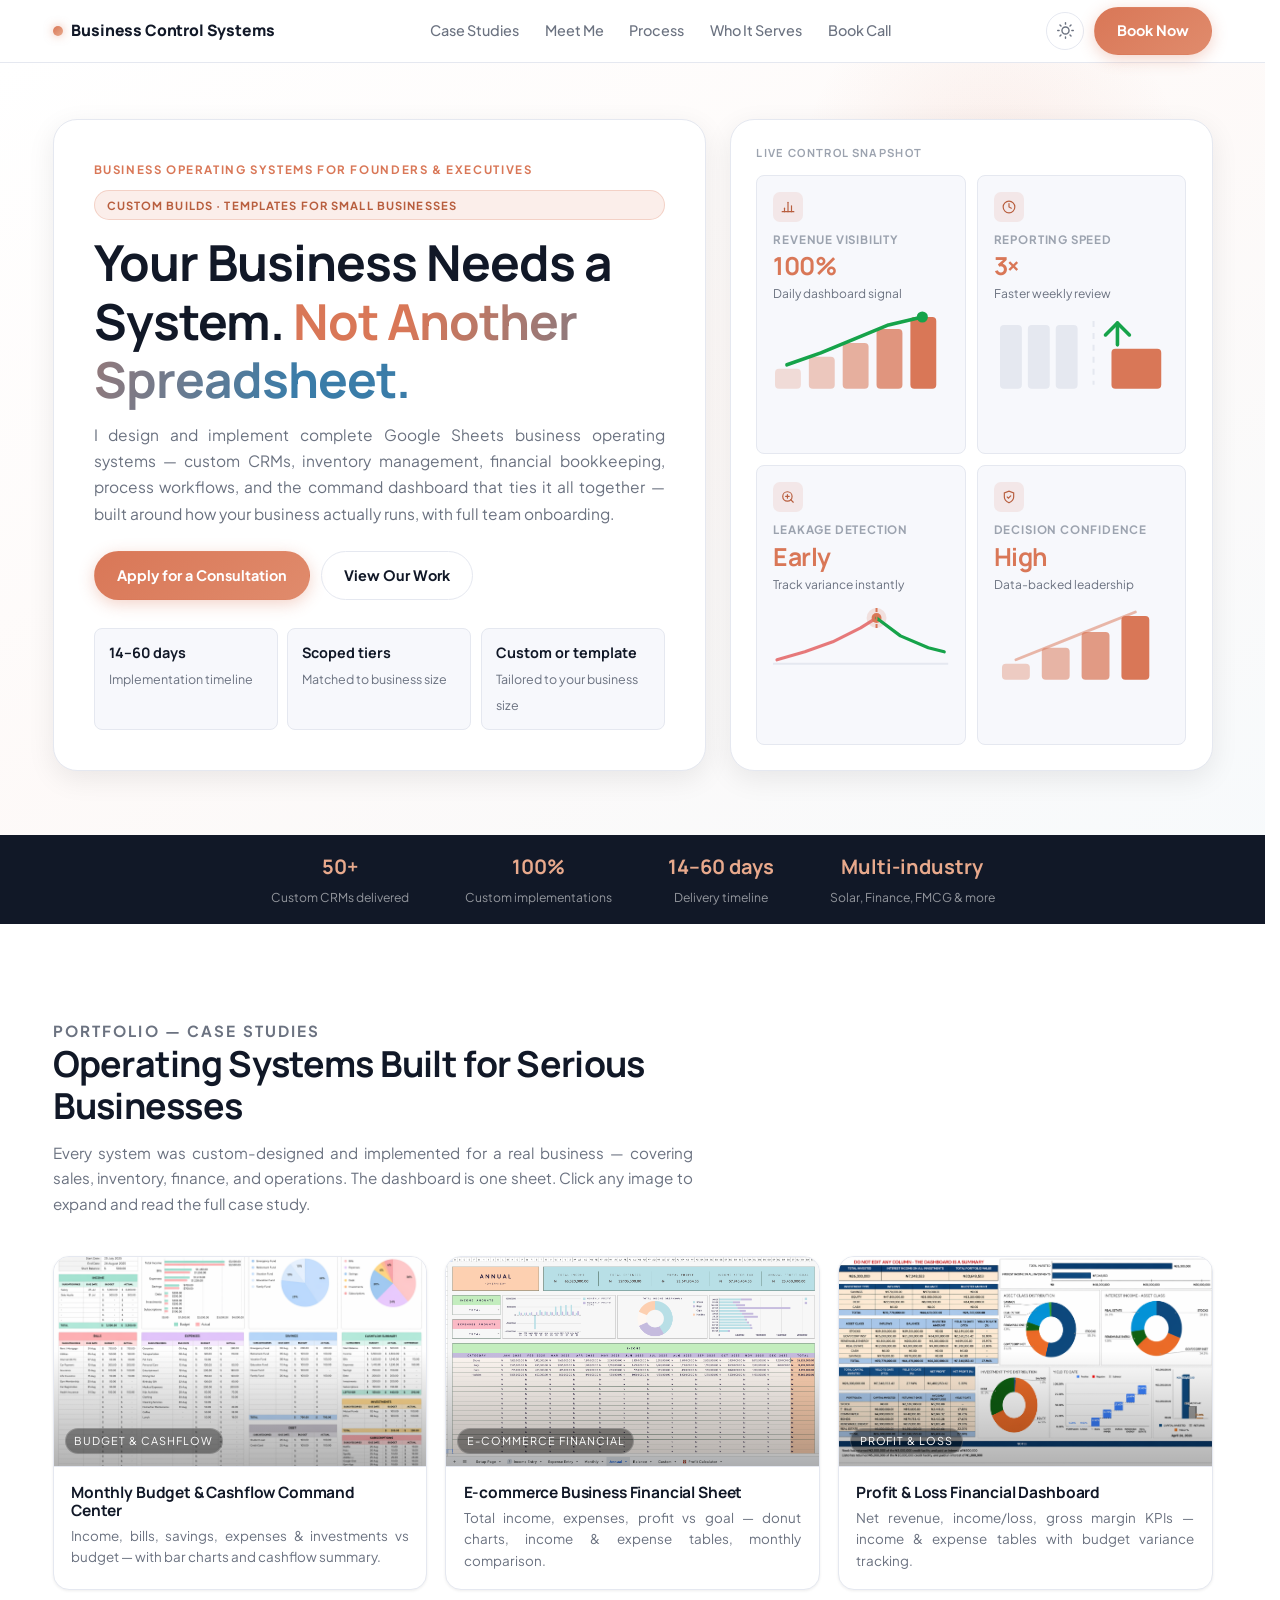
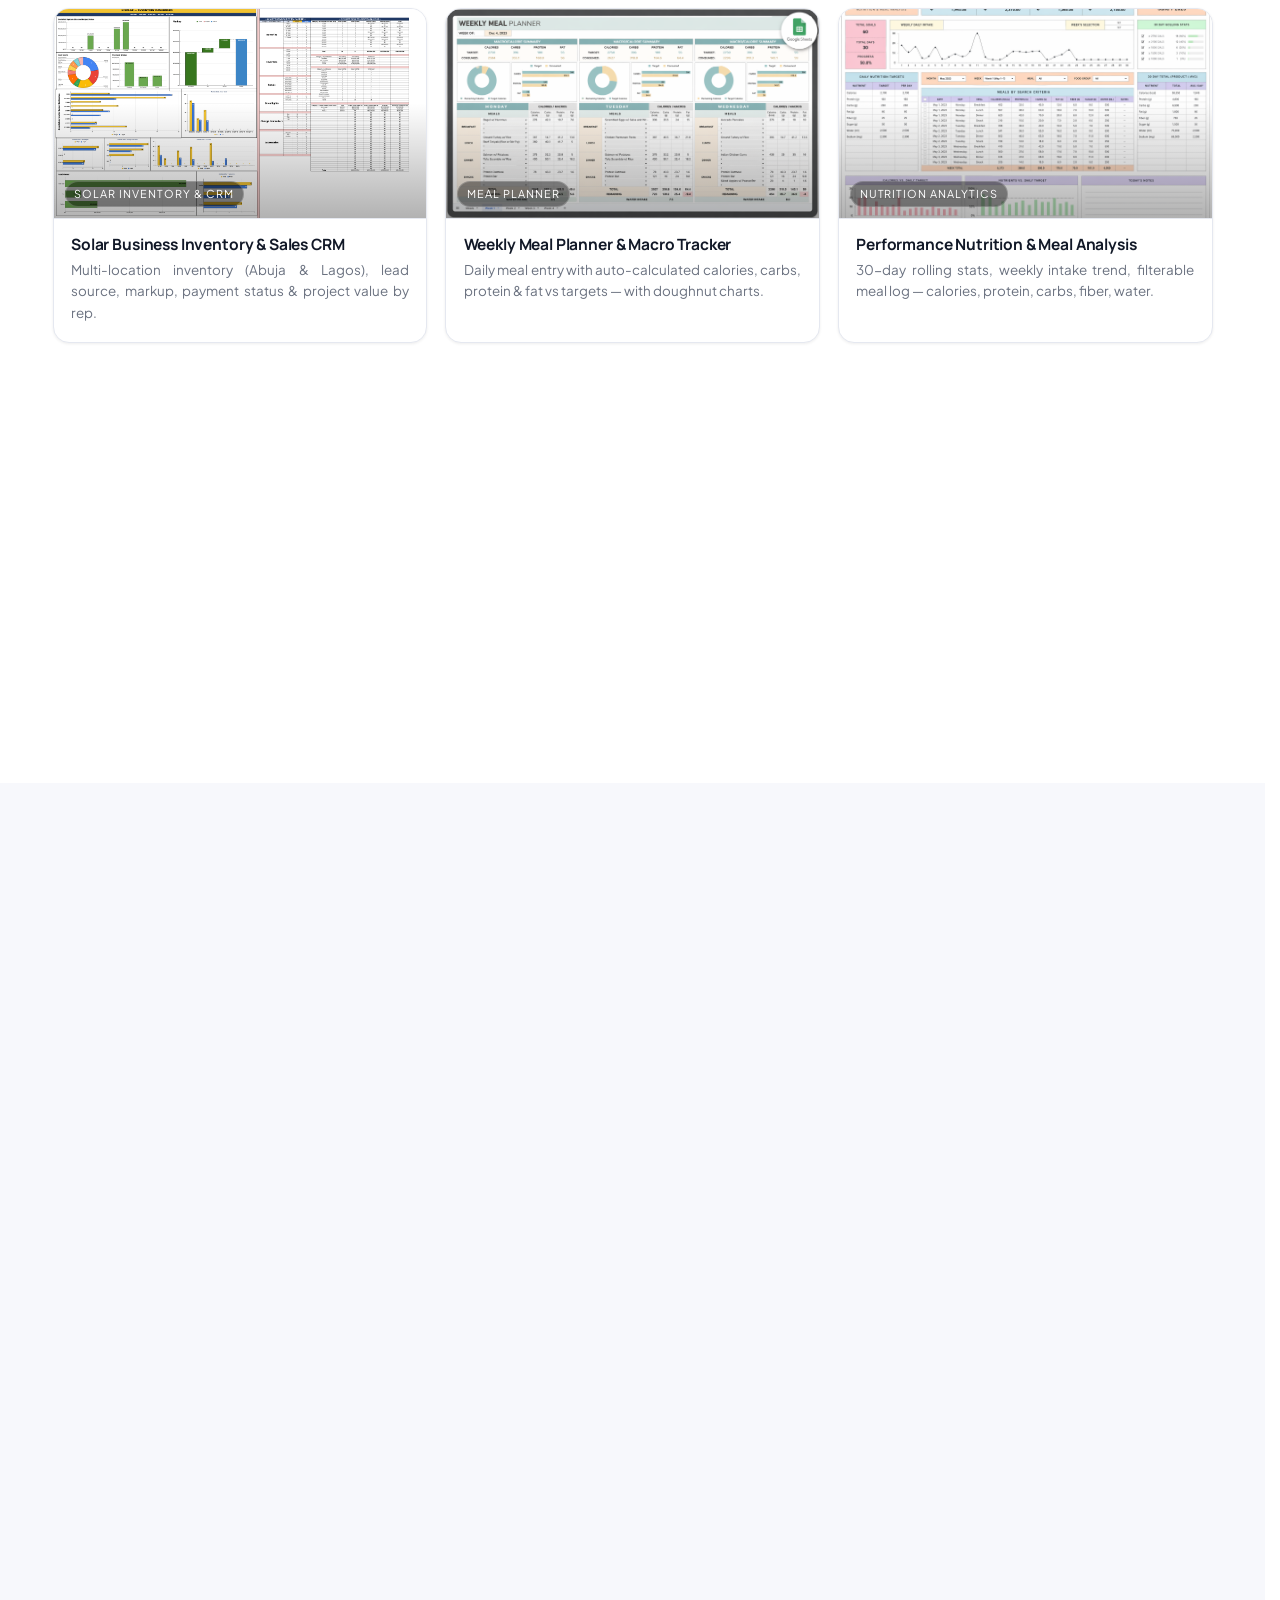
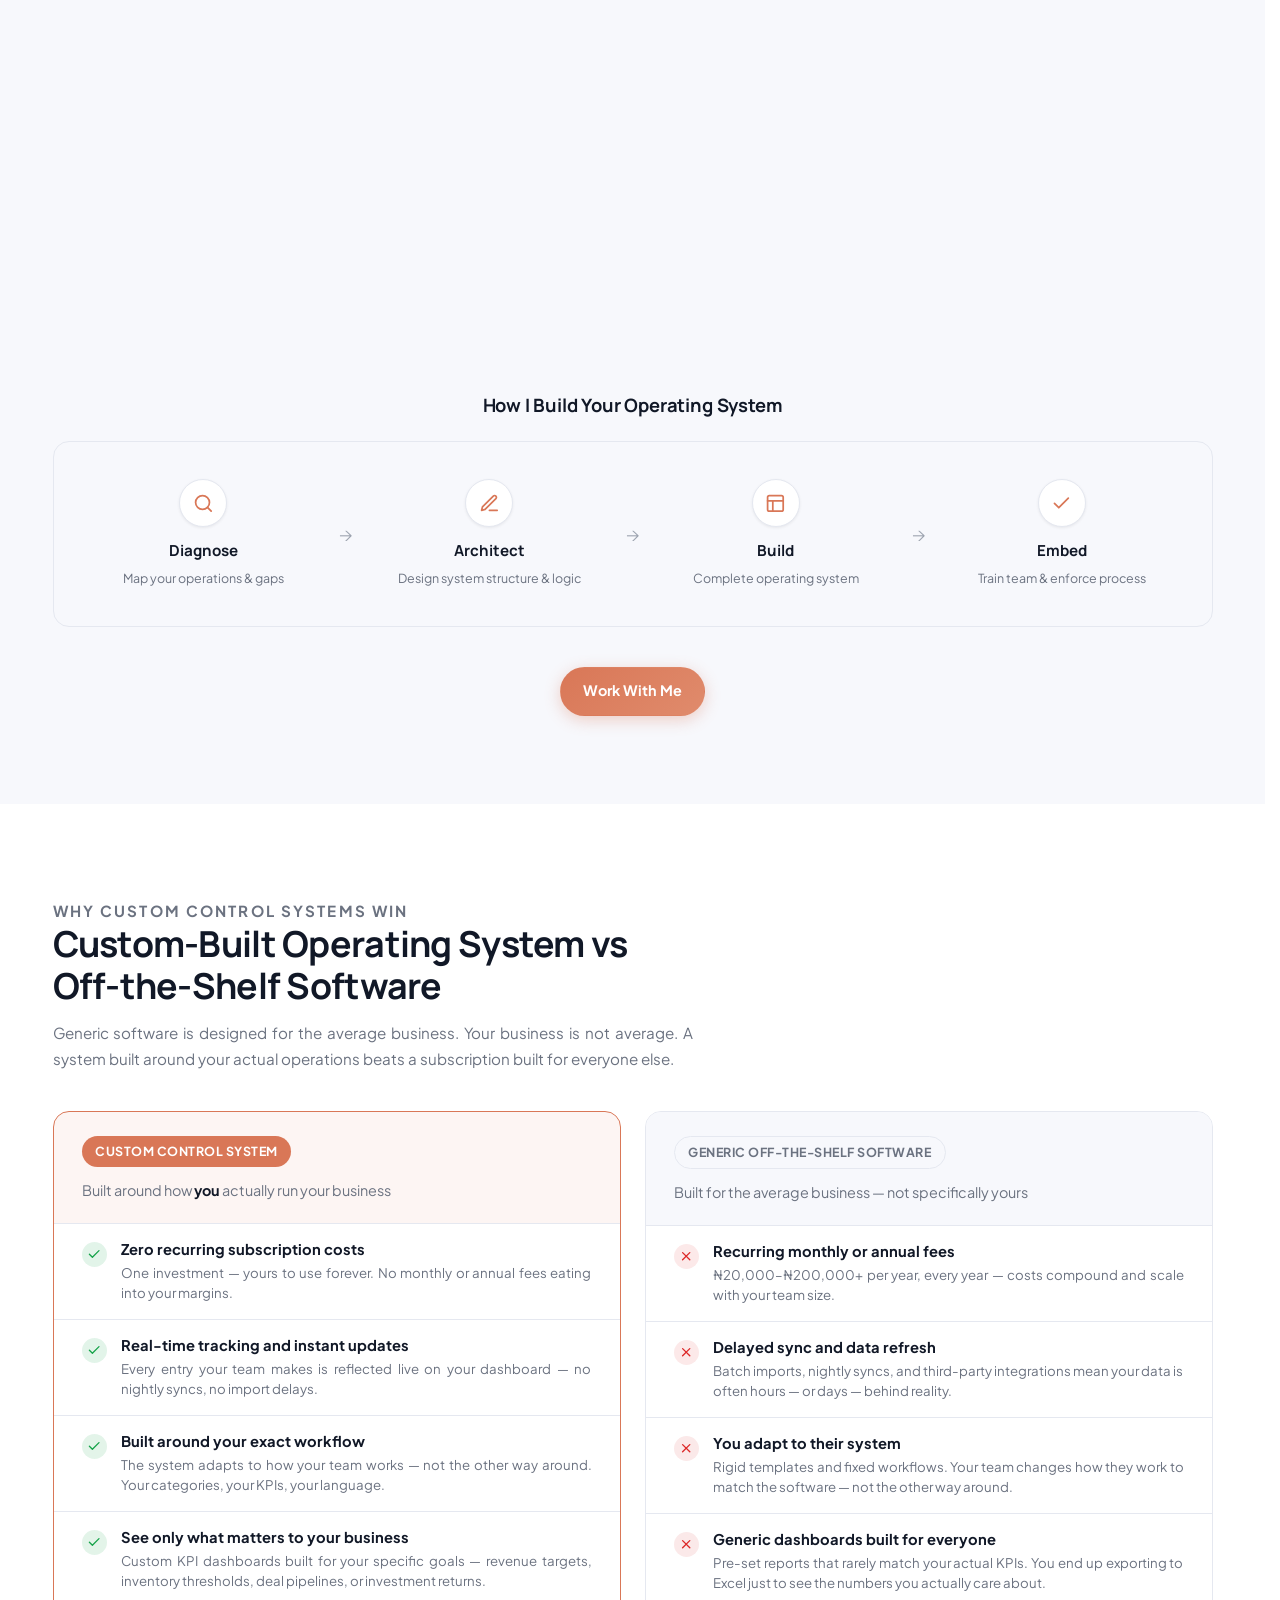
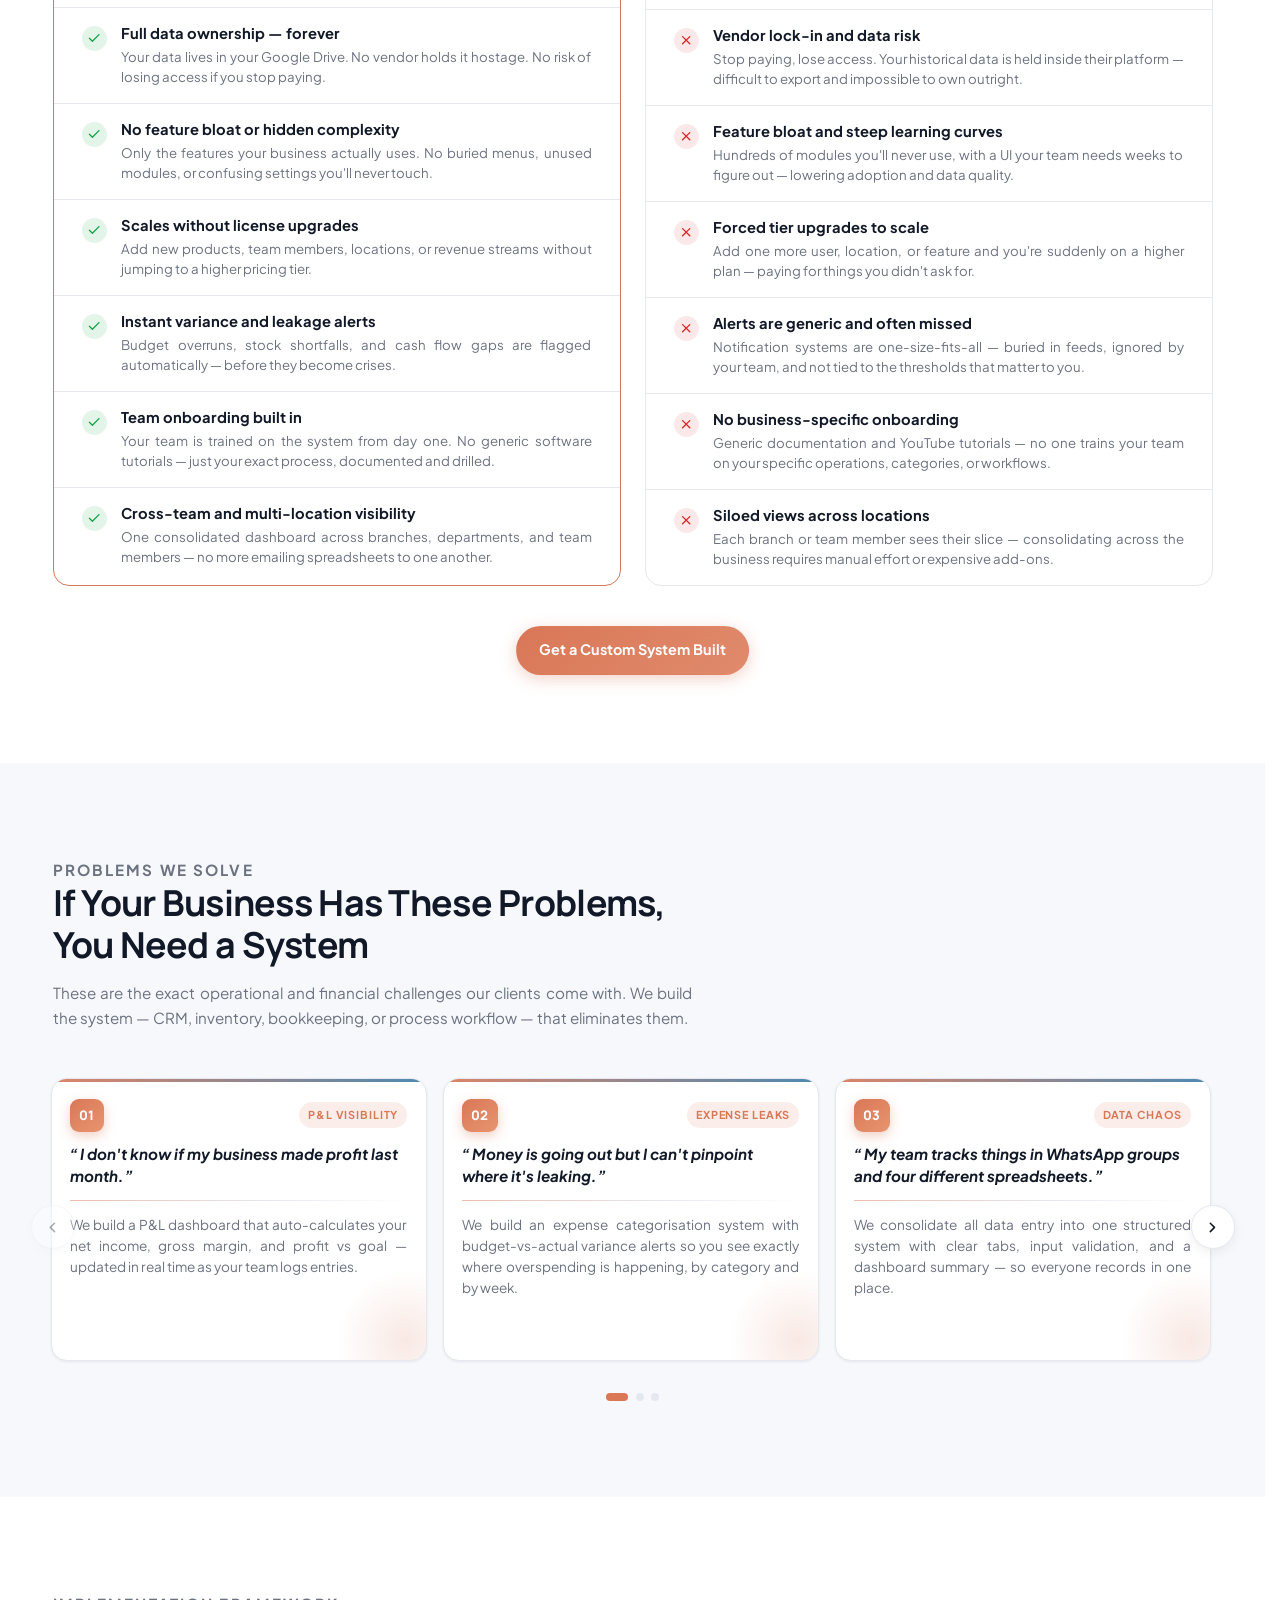
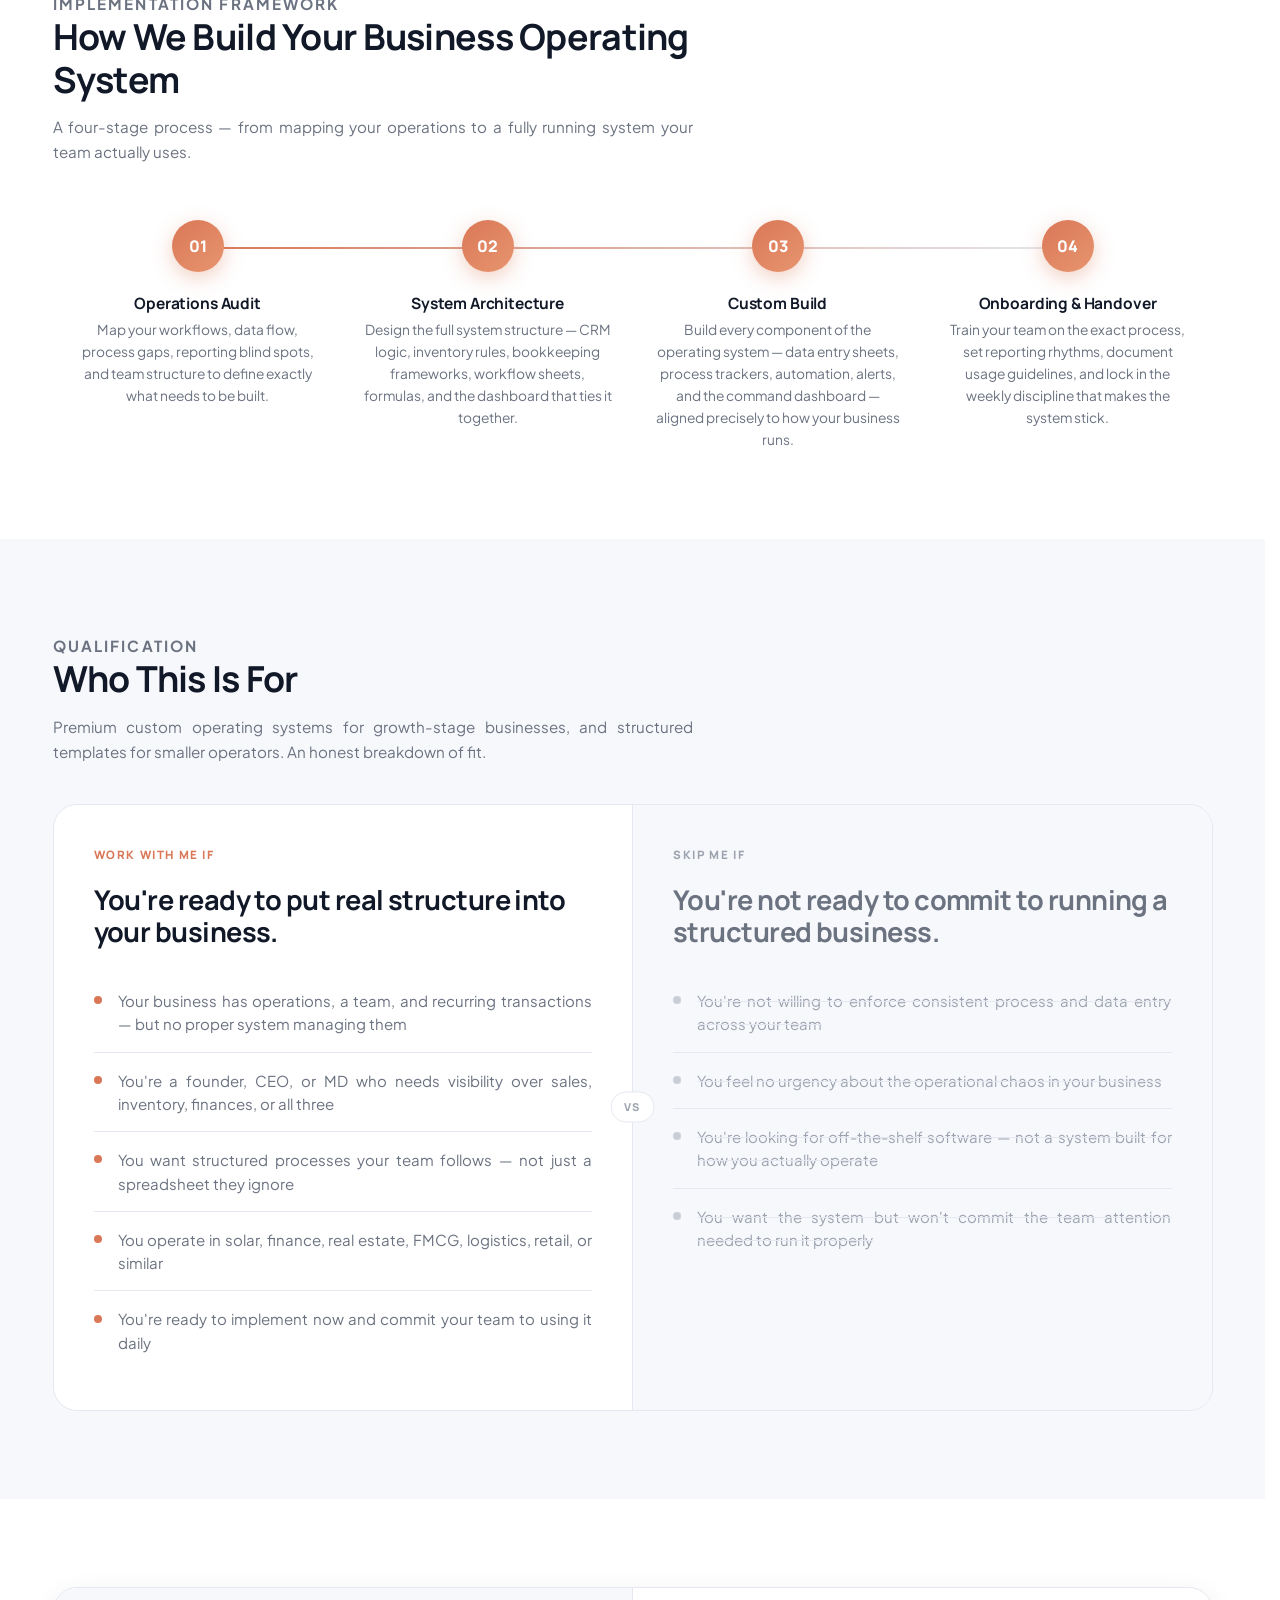
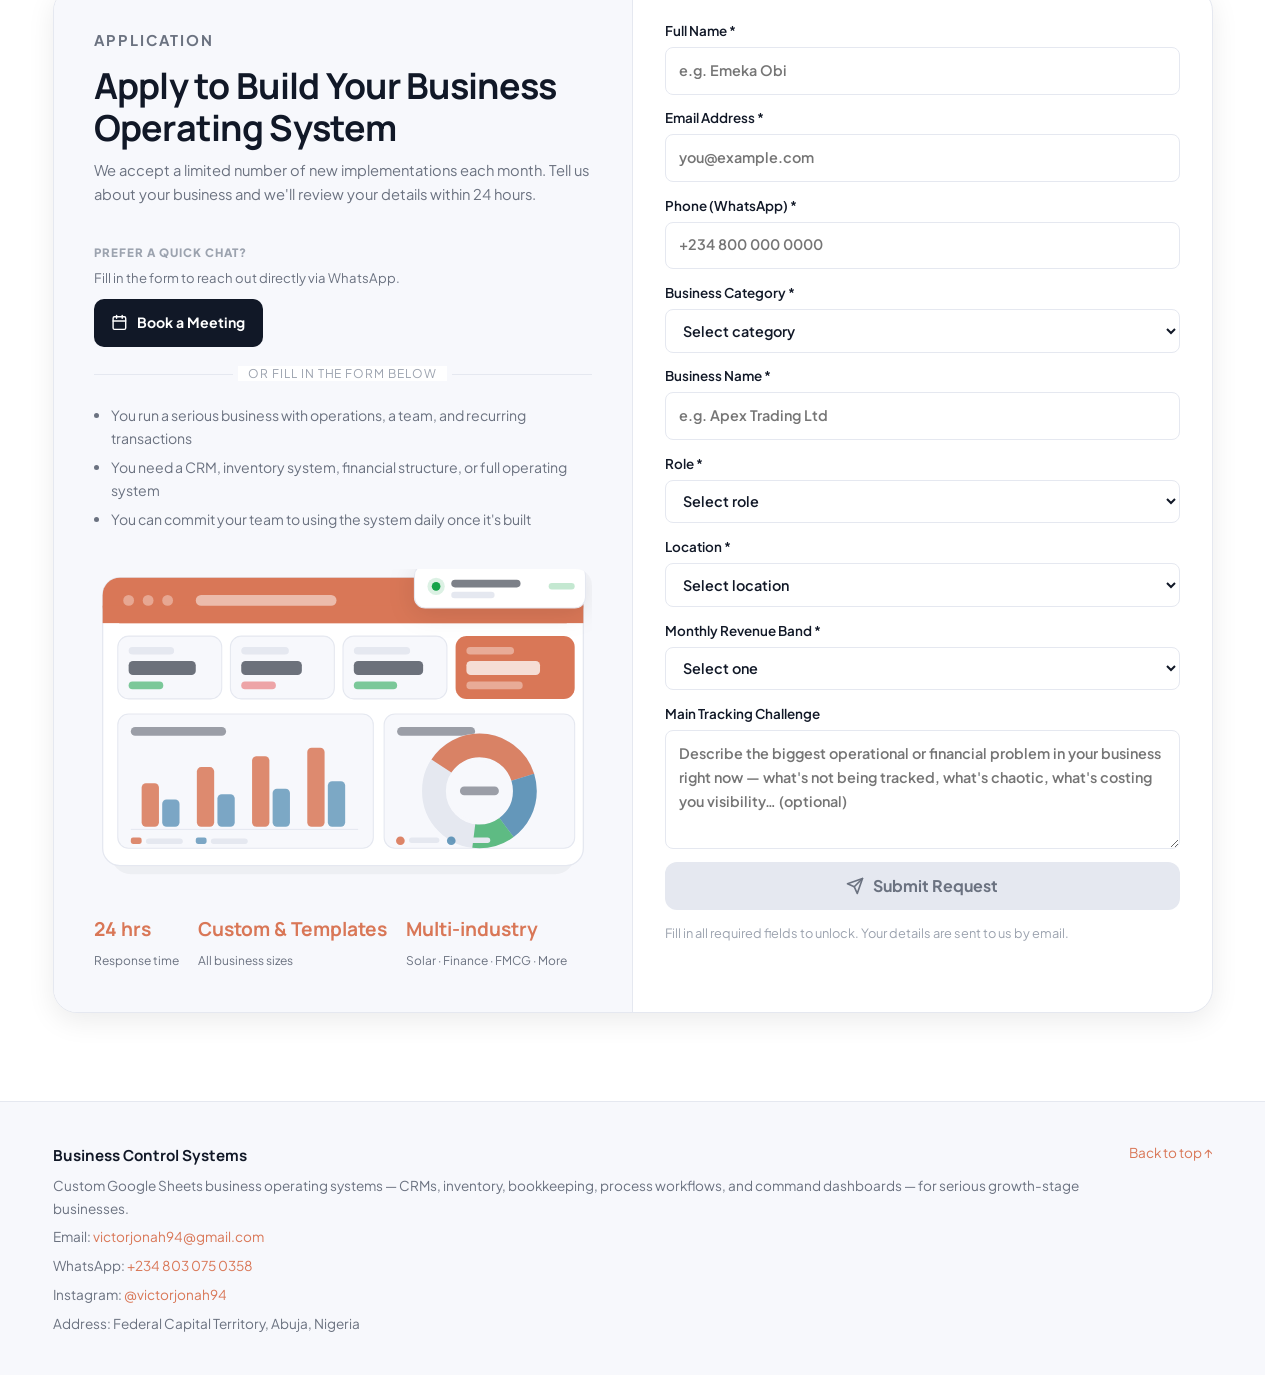
==== index.html @ 7c997ece "Reposition website messaging from dashboards to business operating systems (#27) Updated hero, portf" ====
<!doctype html>
<html lang="en">
  <head>
    <meta charset="UTF-8" />
    <meta name="viewport" content="width=device-width, initial-scale=1.0" />
    <title>Business Control Systems | Google Sheets Business Operating Systems</title>
    <meta name="description" content="We build complete Google Sheets business operating systems for founders and executives — custom CRMs, inventory management, financial bookkeeping, process workflows, and command dashboards. Built around how your business actually runs." />
    <link rel="icon" type="image/svg+xml" href="assets/favicon.svg" />
    <meta name="theme-color" content="#d97757" />
    <link rel="preconnect" href="https://fonts.googleapis.com" />
    <link rel="preconnect" href="https://fonts.gstatic.com" crossorigin />
    <link href="https://fonts.googleapis.com/css2?family=Plus+Jakarta+Sans:wght@400;500;600;700;800&family=Manrope:wght@500;700;800&display=swap" rel="stylesheet" />
    <link rel="stylesheet" href="styles.css?v=20260507a" />
    <!-- Meta Pixel Code -->
    <script>
    !function(f,b,e,v,n,t,s)
    {if(f.fbq)return;n=f.fbq=function(){n.callMethod?
    n.callMethod.apply(n,arguments):n.queue.push(arguments)};
    if(!f._fbq)f._fbq=n;n.push=n;n.loaded=!0;n.version='2.0';
    n.queue=[];t=b.createElement(e);t.async=!0;
    t.src=v;s=b.getElementsByTagName(e)[0];
    s.parentNode.insertBefore(t,s)}(window, document,'script',
    'https://connect.facebook.net/en_US/fbevents.js');
    fbq('init', '953175734001120');
    fbq('track', 'PageView');
    </script>
    <noscript><img height="1" width="1" style="display:none"
    src="https://www.facebook.com/tr?id=953175734001120&ev=PageView&noscript=1"
    /></noscript>
    <!-- End Meta Pixel Code -->
  </head>
  <body>

    <!-- ── Nav ── -->
    <div class="site-header">
      <nav class="nav container">
        <a class="logo" href="#top">
          <span class="logo-dot"></span>
          Business Control Systems
        </a>
        <div class="nav-links">
          <a href="#work">Case Studies</a>
          <a href="#about">Meet Me</a>
          <a href="#process">Process</a>
          <a href="#pain-points">Who It Serves</a>
          <a href="#book">Book Call</a>
        </div>
        <div class="nav-right">
          <button class="theme-toggle" id="themeToggle" aria-label="Toggle dark mode">
            <svg viewBox="0 0 24 24" aria-hidden="true">
              <g class="icon-sun">
                <circle cx="12" cy="12" r="5"/>
                <line x1="12" y1="1" x2="12" y2="3"/>
                <line x1="12" y1="21" x2="12" y2="23"/>
                <line x1="4.22" y1="4.22" x2="5.64" y2="5.64"/>
                <line x1="18.36" y1="18.36" x2="19.78" y2="19.78"/>
                <line x1="1" y1="12" x2="3" y2="12"/>
                <line x1="21" y1="12" x2="23" y2="12"/>
                <line x1="4.22" y1="19.78" x2="5.64" y2="18.36"/>
                <line x1="18.36" y1="5.64" x2="19.78" y2="4.22"/>
              </g>
              <path class="icon-moon" d="M21 12.79A9 9 0 1111.21 3 7 7 0 0021 12.79z"/>
            </svg>
          </button>
          <a class="btn btn-primary" href="#book">Book Now</a>
        </div>
      </nav>
    </div>

    <!-- ── Hero ── -->
    <header class="hero" id="top">
      <div class="container hero-shell">
        <div class="hero-content reveal show">
          <p class="eyebrow">Business Operating Systems for Founders &amp; Executives</p>
          <span class="version-pill">Custom Builds · Templates for Small Businesses</span>
          <h1>Your Business Needs a System. <span class="text-gradient">Not Another Spreadsheet.</span></h1>
          <p class="subheadline">
            I design and implement complete Google Sheets business operating systems —
            custom CRMs, inventory management, financial bookkeeping, process workflows,
            and the command dashboard that ties it all together — built around how your
            business actually runs, with full team onboarding.
          </p>
          <div class="hero-cta">
            <a class="btn btn-primary" href="#book">Apply for a Consultation</a>
            <a class="btn btn-ghost" href="#work">View Our Work</a>
          </div>
          <div class="trust-row">
            <div>
              <strong>14–60 days</strong>
              <span>Implementation timeline</span>
            </div>
            <div>
              <strong>Scoped tiers</strong>
              <span>Matched to business size</span>
            </div>
            <div>
              <strong>Custom or template</strong>
              <span>Tailored to your business size</span>
            </div>
          </div>
        </div>

        <aside class="hero-panel reveal delay-1 show">
          <h3>Live Control Snapshot</h3>
          <div class="kpi-grid">

            <!-- Revenue Visibility -->
            <article>
              <div class="kpi-icon">
                <svg viewBox="0 0 24 24"><line x1="18" y1="20" x2="18" y2="10"/><line x1="12" y1="20" x2="12" y2="4"/><line x1="6" y1="20" x2="6" y2="14"/><line x1="2" y1="20" x2="22" y2="20"/></svg>
              </div>
              <p>Revenue Visibility</p>
              <h4>100%</h4>
              <small>Daily dashboard signal</small>
              <!-- Rising bars sparkline -->
              <svg class="kpi-infographic" viewBox="0 0 88 36" aria-hidden="true">
                <rect x="1"  y="26" width="13" height="10" rx="2" fill="var(--brand)" opacity=".22"/>
                <rect x="18" y="20" width="13" height="16" rx="2" fill="var(--brand)" opacity=".38"/>
                <rect x="35" y="13" width="13" height="23" rx="2" fill="var(--brand)" opacity=".56"/>
                <rect x="52" y="6"  width="13" height="30" rx="2" fill="var(--brand)" opacity=".76"/>
                <rect x="69" y="0"  width="13" height="36" rx="2" fill="var(--brand)"/>
                <polyline points="7,24 24,18 41,11 58,4 75,0" fill="none" stroke="var(--ok)" stroke-width="1.8" stroke-linecap="round" stroke-linejoin="round"/>
                <circle cx="75" cy="0" r="2.8" fill="var(--ok)"/>
              </svg>
            </article>

            <!-- Reporting Speed -->
            <article>
              <div class="kpi-icon">
                <svg viewBox="0 0 24 24"><circle cx="12" cy="12" r="10"/><polyline points="12 6 12 12 16 14"/></svg>
              </div>
              <p>Reporting Speed</p>
              <h4>3×</h4>
              <small>Faster weekly review</small>
              <!-- Before (3 grey) → After (1 brand) bar comparison -->
              <svg class="kpi-infographic" viewBox="0 0 88 36" aria-hidden="true">
                <rect x="3"  y="4" width="11" height="32" rx="2" fill="var(--line)"/>
                <rect x="17" y="4" width="11" height="32" rx="2" fill="var(--line)"/>
                <rect x="31" y="4" width="11" height="32" rx="2" fill="var(--line)"/>
                <line x1="50" y1="2" x2="50" y2="34" stroke="var(--line)" stroke-width="1" stroke-dasharray="3 3"/>
                <rect x="59" y="16" width="25" height="20" rx="2" fill="var(--brand)"/>
                <polyline points="56,9 62,3 68,9" fill="none" stroke="var(--ok)" stroke-width="1.8" stroke-linecap="round" stroke-linejoin="round"/>
                <line x1="62" y1="3" x2="62" y2="14" stroke="var(--ok)" stroke-width="1.8" stroke-linecap="round"/>
              </svg>
            </article>

            <!-- Leakage Detection -->
            <article>
              <div class="kpi-icon">
                <svg viewBox="0 0 24 24"><circle cx="11" cy="11" r="8"/><line x1="21" y1="21" x2="16.65" y2="16.65"/><line x1="8" y1="11" x2="14" y2="11"/><line x1="11" y1="8" x2="11" y2="14"/></svg>
              </div>
              <p>Leakage Detection</p>
              <h4>Early</h4>
              <small>Track variance instantly</small>
              <!-- Line climbing (leak) → flagged early → drops back -->
              <svg class="kpi-infographic" viewBox="0 0 88 36" aria-hidden="true">
                <line x1="0" y1="28" x2="88" y2="28" stroke="var(--line)" stroke-width="1"/>
                <polyline points="2,26 16,22 30,17 44,10 52,5" fill="none" stroke="var(--danger)" stroke-width="1.6" stroke-linecap="round" stroke-linejoin="round" opacity=".6"/>
                <circle cx="52" cy="5" r="5" fill="rgba(217,119,87,.18)"/>
                <circle cx="52" cy="5" r="2.5" fill="var(--brand)"/>
                <polyline points="52,5 64,14 78,20 86,22" fill="none" stroke="var(--ok)" stroke-width="1.6" stroke-linecap="round" stroke-linejoin="round"/>
                <line x1="52" y1="0" x2="52" y2="10" stroke="var(--brand)" stroke-width="1" stroke-dasharray="2 2"/>
              </svg>
            </article>

            <!-- Decision Confidence -->
            <article>
              <div class="kpi-icon">
                <svg viewBox="0 0 24 24"><path d="M12 22s8-4 8-10V5l-8-3-8 3v7c0 6 8 10 8 10z"/><polyline points="9 12 11 14 15 10"/></svg>
              </div>
              <p>Decision Confidence</p>
              <h4>High</h4>
              <small>Data-backed leadership</small>
              <!-- Signal-strength bars — all 4 lit = High -->
              <svg class="kpi-infographic" viewBox="0 0 88 36" aria-hidden="true">
                <rect x="4"  y="28" width="14" height="8"  rx="2" fill="var(--brand)" opacity=".35"/>
                <rect x="24" y="20" width="14" height="16" rx="2" fill="var(--brand)" opacity=".52"/>
                <rect x="44" y="12" width="14" height="24" rx="2" fill="var(--brand)" opacity=".72"/>
                <rect x="64" y="4"  width="14" height="32" rx="2" fill="var(--brand)"/>
                <polyline points="11,26 31,18 51,10 71,2" fill="none" stroke="var(--brand)" stroke-width="1.4" stroke-linecap="round" stroke-linejoin="round" opacity=".5"/>
              </svg>
            </article>

          </div>
        </aside>
      </div>
    </header>

    <!-- ── Stats bar ── -->
    <div class="stats-bar">
      <div class="stats-inner container">
        <div><strong>50+</strong><span>Custom CRMs delivered</span></div>
        <div><strong>100%</strong><span>Custom implementations</span></div>
        <div><strong>14–60 days</strong><span>Delivery timeline</span></div>
        <div><strong>Multi-industry</strong><span>Solar, Finance, FMCG &amp; more</span></div>
      </div>
    </div>

    <main>

      <!-- ── Portfolio ── -->
      <section class="section container" id="work">
        <div class="section-head reveal">
          <p class="eyebrow">Portfolio — Case Studies</p>
          <h2>Operating Systems Built for Serious Businesses</h2>
          <p>Every system was custom-designed and implemented for a real business — covering sales, inventory, finance, and operations. The dashboard is one sheet. Click any image to expand and read the full case study.</p>
        </div>
        <div class="portfolio-grid">

          <article class="work-card reveal"
            data-title="Monthly Budget &amp; Cashflow Command Center"
            data-desc="Full-month financial command system tracking income (salary + side hustle), bills, expenses, savings goals, debt, investments and subscriptions. Features budget-vs-actual bar charts, savings and spending breakdown pie charts, and a consolidated cashflow summary table with leftover calculation.">
            <figure class="work-visual">
              <img src="assets/work/budget-cashflow-dashboard.png" alt="Monthly budget and cashflow dashboard" loading="lazy" />
              <figcaption>Budget &amp; Cashflow</figcaption>
            </figure>
            <div class="work-copy">
              <h3>Monthly Budget &amp; Cashflow Command Center</h3>
              <p>Income, bills, savings, expenses &amp; investments vs budget — with bar charts and cashflow summary.</p>
            </div>
            <button class="expand-btn" aria-label="Expand"><svg viewBox="0 0 24 24" fill="none" stroke="currentColor" stroke-width="2"><path d="M15 3h6v6M9 21H3v-6M21 3l-7 7M3 21l7-7"/></svg></button>
          </article>

          <article class="work-card reveal delay-1"
            data-title="E-commerce Business Financial Sheet"
            data-desc="Full monthly P&amp;L overview for businesses tracking multiple income streams and expense categories. Shows total income, expenses, income after tax, and profit vs goal. Features income and expenses breakdown donut charts, categorised income and expense tables, monthly income vs expenses bar chart, and an actual vs profit goal comparison bar."
            data-sheet-url="https://docs.google.com/spreadsheets/d/1LuDktGym3mxrqvfSEqHJyBDr7eqM5Qa3/edit?gid=1020285288#gid=1020285288">
            <figure class="work-visual">
              <img src="assets/work/ecommerce-annual-dashboard.png" alt="E-commerce business annual overview dashboard with income and profit tracking" loading="lazy" />
              <figcaption>E-commerce Financial</figcaption>
            </figure>
            <div class="work-copy">
              <h3>E-commerce Business Financial Sheet</h3>
              <p>Total income, expenses, profit vs goal — donut charts, income &amp; expense tables, monthly comparison.</p>
            </div>
            <button class="expand-btn" aria-label="Expand"><svg viewBox="0 0 24 24" fill="none" stroke="currentColor" stroke-width="2"><path d="M15 3h6v6M9 21H3v-6M21 3l-7 7M3 21l7-7"/></svg></button>
          </article>

          <article class="work-card reveal delay-2"
            data-title="Profit &amp; Loss Financial Dashboard"
            data-desc="Comprehensive P&amp;L dashboard for period-based financial analysis. Displays net revenue, net income/loss, and gross margin as KPI cards. Features net revenue and net expenses donut charts, detailed income table with total/budget/tax columns, expenses table with total/budget/difference/tax, and quick-navigation buttons to Income Sheet, Expense Sheet, Monthly, and Annual tabs.">
            <figure class="work-visual">
              <img src="assets/work/profit-loss-dashboard.png" alt="Profit and loss dashboard with KPI cards and budget comparison" loading="lazy" />
              <figcaption>Profit &amp; Loss</figcaption>
            </figure>
            <div class="work-copy">
              <h3>Profit &amp; Loss Financial Dashboard</h3>
              <p>Net revenue, income/loss, gross margin KPIs — income &amp; expense tables with budget variance tracking.</p>
            </div>
            <button class="expand-btn" aria-label="Expand"><svg viewBox="0 0 24 24" fill="none" stroke="currentColor" stroke-width="2"><path d="M15 3h6v6M9 21H3v-6M21 3l-7 7M3 21l7-7"/></svg></button>
          </article>

          <article class="work-card reveal"
            data-title="Solar Business Inventory &amp; Sales CRM Dashboard"
            data-desc="Complex multi-section inventory and CRM dashboard built for an active solar energy company (N Solar). Tracks available units of batteries, inverters, solar panels, streetlights, charge controllers, and accessories across two locations (Abuja &amp; Lagos) with grouped bar charts. Also includes: installed system size and project value, markup analysis by team member, lead source breakdown (website, Instagram, cold calls, referrals), payment status (completed, part-payment, pending), and project value leaderboard."
            data-sheet-url="https://docs.google.com/spreadsheets/d/1Z7ACjM_JZNnCVBy6jaxYGi2ksrrNEyu2xs6rcZVfXlE/edit">
            <figure class="work-visual">
              <img src="assets/work/solar-inventory-dashboard.png" alt="N Solar inventory and sales CRM dashboard with multi-location tracking" loading="lazy" />
              <figcaption>Solar Inventory &amp; CRM</figcaption>
            </figure>
            <div class="work-copy">
              <h3>Solar Business Inventory &amp; Sales CRM</h3>
              <p>Multi-location inventory (Abuja &amp; Lagos), lead source, markup, payment status &amp; project value by rep.</p>
            </div>
            <button class="expand-btn" aria-label="Expand"><svg viewBox="0 0 24 24" fill="none" stroke="currentColor" stroke-width="2"><path d="M15 3h6v6M9 21H3v-6M21 3l-7 7M3 21l7-7"/></svg></button>
          </article>

          <article class="work-card reveal delay-1"
            data-title="Weekly Meal Planner &amp; Macro Tracker"
            data-desc="Structured daily meal entry for breakfast, lunch, dinner and snacks across Monday to Sunday. Auto-calculates calories, carbs, protein and fat against daily targets. Features doughnut charts for remaining vs target calories each day and horizontal bar charts comparing macro consumption. Built for nutrition coaches, athletes, and health-focused individuals.">
            <figure class="work-visual">
              <img src="assets/work/weekly-meal-planner-dashboard.png" alt="Weekly meal planner with macro and calorie tracking" loading="lazy" />
              <figcaption>Meal Planner</figcaption>
            </figure>
            <div class="work-copy">
              <h3>Weekly Meal Planner &amp; Macro Tracker</h3>
              <p>Daily meal entry with auto-calculated calories, carbs, protein &amp; fat vs targets — with doughnut charts.</p>
            </div>
            <button class="expand-btn" aria-label="Expand"><svg viewBox="0 0 24 24" fill="none" stroke="currentColor" stroke-width="2"><path d="M15 3h6v6M9 21H3v-6M21 3l-7 7M3 21l7-7"/></svg></button>
          </article>

          <article class="work-card reveal delay-2"
            data-title="Performance Nutrition &amp; Meal Analysis Dashboard"
            data-desc="Advanced nutrition analytics with 30-day rolling goal stats, weekly daily intake trend line chart, and a filterable meal log searchable by month, week, meal type, and food group. Tracks calories, protein, carbs, fat, fiber, sugar, water, and sodium with progress indicators and target-vs-actual charts. Built for serious athletes and nutrition professionals.">
            <figure class="work-visual">
              <img src="assets/work/performance-nutrition-dashboard.png" alt="Performance nutrition analysis with 30-day stats" loading="lazy" />
              <figcaption>Nutrition Analytics</figcaption>
            </figure>
            <div class="work-copy">
              <h3>Performance Nutrition &amp; Meal Analysis</h3>
              <p>30-day rolling stats, weekly intake trend, filterable meal log — calories, protein, carbs, fiber, water.</p>
            </div>
            <button class="expand-btn" aria-label="Expand"><svg viewBox="0 0 24 24" fill="none" stroke="currentColor" stroke-width="2"><path d="M15 3h6v6M9 21H3v-6M21 3l-7 7M3 21l7-7"/></svg></button>
          </article>

          <article class="work-card reveal"
            data-title="Event Budget Tracking System"
            data-desc="Complete event financial control system with budget-vs-actual horizontal bar chart across all categories, top expenses by category table showing amount paid and percentage of total, a radial budget overview pie chart, category summary with estimated vs paid vs difference vs due date, and a chronological expense tracker with notes. Automatically highlights over-budget items in red. Adaptable to any event type."
            data-sheet-url="https://docs.google.com/spreadsheets/d/1gMR27DIpUJo-FdEXV2Fv5hhObfXgZtMyH-iUFiik6Gs/edit?usp=sharing">
            <figure class="work-visual">
              <img src="assets/work/wedding-budget-dashboard.png" alt="Wedding budget dashboard with category summary and expense tracker" loading="lazy" />
              <figcaption>Event Budget</figcaption>
            </figure>
            <div class="work-copy">
              <h3>Event Budget Tracking System</h3>
              <p>Budget vs actual per category, top expenses table, expense tracker — auto-flags over-budget items in red.</p>
            </div>
            <button class="expand-btn" aria-label="Expand"><svg viewBox="0 0 24 24" fill="none" stroke="currentColor" stroke-width="2"><path d="M15 3h6v6M9 21H3v-6M21 3l-7 7M3 21l7-7"/></svg></button>
          </article>

          <article class="work-card reveal delay-1"
            data-title="Investment Portfolio Intelligence System"
            data-desc="Multi-asset investment tracking across savings, equity (stocks), debt instruments (govt/corp bonds, treasury bills), real estate, and renewable energy. Features investment inflow distribution donut chart, asset class allocation grouped bar chart, percentage distribution donut, and profit/loss analysis chart. The ledger tracks maturity dates, days remaining, currency, interest/profit rate, total interest, compounded daily interest, and grand total."
            data-sheet-url="https://docs.google.com/spreadsheets/d/1cSx41Wns1Ifnyxteag2eSW_uBHNrfu6oMmfspqKjAi0/edit?usp=sharing">
            <figure class="work-visual">
              <img src="assets/work/investment-portfolio-dashboard.png" alt="Investment portfolio intelligence with asset class allocation" loading="lazy" />
              <figcaption>Investment Portfolio</figcaption>
            </figure>
            <div class="work-copy">
              <h3>Investment Portfolio Intelligence System</h3>
              <p>Multi-asset inflow, maturity dates, compounded interest &amp; profit/loss — across 5 asset classes.</p>
            </div>
            <button class="expand-btn" aria-label="Expand"><svg viewBox="0 0 24 24" fill="none" stroke="currentColor" stroke-width="2"><path d="M15 3h6v6M9 21H3v-6M21 3l-7 7M3 21l7-7"/></svg></button>
          </article>

          <article class="work-card reveal"
            data-title="Financial Asset Allocation Dashboard"
            data-desc="Comprehensive financial asset allocation system tracking investments across equity, savings, real estate, and renewable energy. Features an investment inflow distribution donut chart, asset class allocation grouped bar chart, percentage distribution donut, and asset class profit/loss comparison chart. The ledger records certificate numbers, currencies, investment amounts, maturity dates, interest/profit rates, and compounded returns per asset class.">
            <figure class="work-visual">
              <img src="assets/work/financial-asset-allocation-dashboard.png" alt="Financial asset allocation dashboard with inflow distribution and profit/loss charts" loading="lazy" />
              <figcaption>Asset Allocation</figcaption>
            </figure>
            <div class="work-copy">
              <h3>Financial Asset Allocation Dashboard</h3>
              <p>Equity, savings, real estate &amp; renewable energy — inflow distribution, allocation charts, and profit/loss by asset class.</p>
            </div>
            <button class="expand-btn" aria-label="Expand"><svg viewBox="0 0 24 24" fill="none" stroke="currentColor" stroke-width="2"><path d="M15 3h6v6M9 21H3v-6M21 3l-7 7M3 21l7-7"/></svg></button>
          </article>

        </div>
      </section>

      <!-- ── About / Meet Me ── -->
      <section class="section section-alt about-section" id="about">
        <div class="container">
          <div class="section-head reveal">
            <p class="eyebrow">Meet the Builder</p>
            <h2>The Person Behind the Systems</h2>
            <p>Business systems architect — building the operational structure that lets serious businesses run with discipline, visibility, and control across three continents.</p>
          </div>

          <div class="about-grid reveal">
            <!-- Portrait + decorative orbits -->
            <div class="about-portrait-wrap">
              <div class="about-portrait-deco" aria-hidden="true">
                <svg viewBox="0 0 380 460" fill="none" xmlns="http://www.w3.org/2000/svg">
                  <defs>
                    <linearGradient id="aboutGrad" x1="0" y1="0" x2="1" y2="1">
                      <stop offset="0%" stop-color="var(--brand)" stop-opacity=".25"/>
                      <stop offset="100%" stop-color="var(--accent)" stop-opacity=".18"/>
                    </linearGradient>
                  </defs>
                  <!-- Radial gradient backdrop -->
                  <circle cx="190" cy="220" r="170" fill="url(#aboutGrad)" opacity=".55"/>
                  <!-- Orbits -->
                  <ellipse cx="190" cy="240" rx="160" ry="160" stroke="var(--line)" stroke-width="1" stroke-dasharray="3 5" opacity=".7"/>
                  <ellipse cx="190" cy="240" rx="180" ry="180" stroke="var(--line)" stroke-width="1" opacity=".4"/>
                  <!-- Floating data dots -->
                  <circle cx="36"  cy="180" r="5" fill="var(--brand)"/>
                  <circle cx="350" cy="120" r="4" fill="var(--accent)"/>
                  <circle cx="330" cy="370" r="6" fill="var(--brand)" opacity=".75"/>
                  <circle cx="40"  cy="380" r="3.5" fill="var(--accent)" opacity=".75"/>
                </svg>
              </div>
              <figure class="about-portrait">
                <img src="assets/about/victor-portrait.jpg" alt="Victor Jonah, business control systems specialist" loading="lazy" />
              </figure>
              <!-- Floating stat chips -->
              <div class="about-chip about-chip-1" aria-hidden="true">
                <svg viewBox="0 0 24 24" fill="none" stroke="currentColor" stroke-width="2" stroke-linecap="round" stroke-linejoin="round"><circle cx="12" cy="12" r="10"/><polyline points="12 6 12 12 16 14"/></svg>
                <span><strong>5+ Years</strong>Building Systems</span>
              </div>
              <div class="about-chip about-chip-2" aria-hidden="true">
                <svg viewBox="0 0 24 24" fill="none" stroke="currentColor" stroke-width="2" stroke-linecap="round" stroke-linejoin="round"><circle cx="12" cy="12" r="10"/><line x1="2" y1="12" x2="22" y2="12"/><path d="M12 2a15.3 15.3 0 0 1 4 10 15.3 15.3 0 0 1-4 10 15.3 15.3 0 0 1-4-10 15.3 15.3 0 0 1 4-10z"/></svg>
                <span><strong>3 Countries</strong>NG · US · UK</span>
              </div>
            </div>

            <!-- Bio + content -->
            <div class="about-content">
              <h3 class="about-name">Victor Jonah</h3>
              <p class="about-role">Business Systems Architect · Operations &amp; Process Specialist</p>

              <div class="about-bio">
                <p>I build complete business operating systems on Google Sheets — not just dashboards. For five years I've designed and implemented the full operational infrastructure that serious businesses run on: custom CRMs, inventory management systems, financial bookkeeping structures, process workflows, team reporting frameworks, and the command dashboards that surface it all in one place.</p>
                <p>My work sits at the intersection of operations, finance, and process design. I map how your business actually runs, then build a structured system around it — so your team has a defined process to follow, your data lives in one place, and you have real visibility without chasing anyone. Then I train your team to run it with discipline. For smaller businesses and solo operators, particularly Nigerian businesses turning in less than N1M in revenue, I also offer ready-to-use smart templates for bookkeeping and inventory tracking — <a href="https://selar.com/business-book-keeping-enhanced-template" target="_blank" rel="noopener">access it here</a>.</p>
                <p>Clients have ranged from solo founders managing seven-figure portfolios to multi-location operators with distributed teams in solar, real estate, FMCG, finance, hospitality, and logistics. The common thread: their operations had no structure, and they were tired of the chaos that comes with that.</p>
              </div>

              <!-- Specialty chips -->
              <div class="about-specialties">
                <span class="spec-chip">Custom CRM Systems</span>
                <span class="spec-chip">Inventory Management</span>
                <span class="spec-chip">Financial Bookkeeping</span>
                <span class="spec-chip">Process Workflows</span>
                <span class="spec-chip">Investment Intelligence</span>
                <span class="spec-chip">Command Dashboards</span>
                <span class="spec-chip">Team Onboarding</span>
              </div>
            </div>
          </div>

          <!-- Stat infographic strip -->
          <div class="about-stats reveal">
            <div class="about-stat">
              <div class="about-stat-icon" aria-hidden="true">
                <svg viewBox="0 0 24 24" fill="none" stroke="currentColor" stroke-width="2" stroke-linecap="round" stroke-linejoin="round"><path d="M3 3v18h18"/><path d="M7 14l4-4 4 4 5-5"/></svg>
              </div>
              <strong>50+</strong>
              <span>Custom Systems Delivered</span>
            </div>
            <div class="about-stat">
              <div class="about-stat-icon" aria-hidden="true">
                <svg viewBox="0 0 24 24" fill="none" stroke="currentColor" stroke-width="2" stroke-linecap="round" stroke-linejoin="round"><path d="M17 21v-2a4 4 0 0 0-4-4H5a4 4 0 0 0-4 4v2"/><circle cx="9" cy="7" r="4"/><path d="M23 21v-2a4 4 0 0 0-3-3.87"/><path d="M16 3.13a4 4 0 0 1 0 7.75"/></svg>
              </div>
              <strong>30+</strong>
              <span>Founders &amp; CEOs Served</span>
            </div>
            <div class="about-stat">
              <div class="about-stat-icon" aria-hidden="true">
                <svg viewBox="0 0 24 24" fill="none" stroke="currentColor" stroke-width="2" stroke-linecap="round" stroke-linejoin="round"><circle cx="12" cy="12" r="10"/><line x1="2" y1="12" x2="22" y2="12"/><path d="M12 2a15.3 15.3 0 0 1 4 10 15.3 15.3 0 0 1-4 10 15.3 15.3 0 0 1-4-10 15.3 15.3 0 0 1 4-10z"/></svg>
              </div>
              <strong>3</strong>
              <span>Countries · NG · US · UK</span>
            </div>
            <div class="about-stat">
              <div class="about-stat-icon" aria-hidden="true">
                <svg viewBox="0 0 24 24" fill="none" stroke="currentColor" stroke-width="2" stroke-linecap="round" stroke-linejoin="round"><circle cx="12" cy="12" r="10"/><polyline points="12 6 12 12 16 14"/></svg>
              </div>
              <strong>5+</strong>
              <span>Years Building Systems</span>
            </div>
          </div>

          <!-- Workflow infographic -->
          <div class="about-workflow reveal">
            <h3 class="about-workflow-title">How I Build Your Operating System</h3>
            <div class="workflow-strip">
              <div class="workflow-node">
                <div class="workflow-icon">
                  <svg viewBox="0 0 24 24" fill="none" stroke="currentColor" stroke-width="2" stroke-linecap="round" stroke-linejoin="round"><circle cx="11" cy="11" r="8"/><line x1="21" y1="21" x2="16.65" y2="16.65"/></svg>
                </div>
                <strong>Diagnose</strong>
                <span>Map your operations &amp; gaps</span>
              </div>
              <div class="workflow-arrow" aria-hidden="true">→</div>
              <div class="workflow-node">
                <div class="workflow-icon">
                  <svg viewBox="0 0 24 24" fill="none" stroke="currentColor" stroke-width="2" stroke-linecap="round" stroke-linejoin="round"><path d="M12 20h9"/><path d="M16.5 3.5a2.121 2.121 0 0 1 3 3L7 19l-4 1 1-4z"/></svg>
                </div>
                <strong>Architect</strong>
                <span>Design system structure &amp; logic</span>
              </div>
              <div class="workflow-arrow" aria-hidden="true">→</div>
              <div class="workflow-node">
                <div class="workflow-icon">
                  <svg viewBox="0 0 24 24" fill="none" stroke="currentColor" stroke-width="2" stroke-linecap="round" stroke-linejoin="round"><rect x="3" y="3" width="18" height="18" rx="2"/><path d="M3 9h18M9 21V9"/></svg>
                </div>
                <strong>Build</strong>
                <span>Complete operating system</span>
              </div>
              <div class="workflow-arrow" aria-hidden="true">→</div>
              <div class="workflow-node">
                <div class="workflow-icon">
                  <svg viewBox="0 0 24 24" fill="none" stroke="currentColor" stroke-width="2" stroke-linecap="round" stroke-linejoin="round"><polyline points="20 6 9 17 4 12"/></svg>
                </div>
                <strong>Embed</strong>
                <span>Train team &amp; enforce process</span>
              </div>
            </div>
          </div>

          <div class="about-cta reveal">
            <a class="btn btn-primary" href="#book">Work With Me</a>
          </div>
        </div>
      </section>

      <!-- ── Custom vs Software ── -->
      <section class="section" id="custom-vs-software">
        <div class="container">
          <div class="section-head reveal">
            <p class="eyebrow">Why Custom Control Systems Win</p>
            <h2>Custom-Built Operating System vs Off-the-Shelf Software</h2>
            <p>Generic software is designed for the average business. Your business is not average. A system built around your actual operations beats a subscription built for everyone else.</p>
          </div>

          <div class="cvs-grid reveal">

            <div class="cvs-col cvs-col-custom">
              <div class="cvs-col-header">
                <div class="cvs-badge cvs-badge-custom">Custom Control System</div>
                <p class="cvs-col-sub">Built around how <em>you</em> actually run your business</p>
              </div>
              <ul class="cvs-list">
                <li>
                  <div class="cvs-icon cvs-icon-ok">
                    <svg viewBox="0 0 24 24" fill="none" stroke="currentColor" stroke-width="2.2" stroke-linecap="round" stroke-linejoin="round"><polyline points="20 6 9 17 4 12"/></svg>
                  </div>
                  <div>
                    <strong>Zero recurring subscription costs</strong>
                    <span>One investment — yours to use forever. No monthly or annual fees eating into your margins.</span>
                  </div>
                </li>
                <li>
                  <div class="cvs-icon cvs-icon-ok">
                    <svg viewBox="0 0 24 24" fill="none" stroke="currentColor" stroke-width="2.2" stroke-linecap="round" stroke-linejoin="round"><polyline points="20 6 9 17 4 12"/></svg>
                  </div>
                  <div>
                    <strong>Real-time tracking and instant updates</strong>
                    <span>Every entry your team makes is reflected live on your dashboard — no nightly syncs, no import delays.</span>
                  </div>
                </li>
                <li>
                  <div class="cvs-icon cvs-icon-ok">
                    <svg viewBox="0 0 24 24" fill="none" stroke="currentColor" stroke-width="2.2" stroke-linecap="round" stroke-linejoin="round"><polyline points="20 6 9 17 4 12"/></svg>
                  </div>
                  <div>
                    <strong>Built around your exact workflow</strong>
                    <span>The system adapts to how your team works — not the other way around. Your categories, your KPIs, your language.</span>
                  </div>
                </li>
                <li>
                  <div class="cvs-icon cvs-icon-ok">
                    <svg viewBox="0 0 24 24" fill="none" stroke="currentColor" stroke-width="2.2" stroke-linecap="round" stroke-linejoin="round"><polyline points="20 6 9 17 4 12"/></svg>
                  </div>
                  <div>
                    <strong>See only what matters to your business</strong>
                    <span>Custom KPI dashboards built for your specific goals — revenue targets, inventory thresholds, deal pipelines, or investment returns.</span>
                  </div>
                </li>
                <li>
                  <div class="cvs-icon cvs-icon-ok">
                    <svg viewBox="0 0 24 24" fill="none" stroke="currentColor" stroke-width="2.2" stroke-linecap="round" stroke-linejoin="round"><polyline points="20 6 9 17 4 12"/></svg>
                  </div>
                  <div>
                    <strong>Full data ownership — forever</strong>
                    <span>Your data lives in your Google Drive. No vendor holds it hostage. No risk of losing access if you stop paying.</span>
                  </div>
                </li>
                <li>
                  <div class="cvs-icon cvs-icon-ok">
                    <svg viewBox="0 0 24 24" fill="none" stroke="currentColor" stroke-width="2.2" stroke-linecap="round" stroke-linejoin="round"><polyline points="20 6 9 17 4 12"/></svg>
                  </div>
                  <div>
                    <strong>No feature bloat or hidden complexity</strong>
                    <span>Only the features your business actually uses. No buried menus, unused modules, or confusing settings you'll never touch.</span>
                  </div>
                </li>
                <li>
                  <div class="cvs-icon cvs-icon-ok">
                    <svg viewBox="0 0 24 24" fill="none" stroke="currentColor" stroke-width="2.2" stroke-linecap="round" stroke-linejoin="round"><polyline points="20 6 9 17 4 12"/></svg>
                  </div>
                  <div>
                    <strong>Scales without license upgrades</strong>
                    <span>Add new products, team members, locations, or revenue streams without jumping to a higher pricing tier.</span>
                  </div>
                </li>
                <li>
                  <div class="cvs-icon cvs-icon-ok">
                    <svg viewBox="0 0 24 24" fill="none" stroke="currentColor" stroke-width="2.2" stroke-linecap="round" stroke-linejoin="round"><polyline points="20 6 9 17 4 12"/></svg>
                  </div>
                  <div>
                    <strong>Instant variance and leakage alerts</strong>
                    <span>Budget overruns, stock shortfalls, and cash flow gaps are flagged automatically — before they become crises.</span>
                  </div>
                </li>
                <li>
                  <div class="cvs-icon cvs-icon-ok">
                    <svg viewBox="0 0 24 24" fill="none" stroke="currentColor" stroke-width="2.2" stroke-linecap="round" stroke-linejoin="round"><polyline points="20 6 9 17 4 12"/></svg>
                  </div>
                  <div>
                    <strong>Team onboarding built in</strong>
                    <span>Your team is trained on the system from day one. No generic software tutorials — just your exact process, documented and drilled.</span>
                  </div>
                </li>
                <li>
                  <div class="cvs-icon cvs-icon-ok">
                    <svg viewBox="0 0 24 24" fill="none" stroke="currentColor" stroke-width="2.2" stroke-linecap="round" stroke-linejoin="round"><polyline points="20 6 9 17 4 12"/></svg>
                  </div>
                  <div>
                    <strong>Cross-team and multi-location visibility</strong>
                    <span>One consolidated dashboard across branches, departments, and team members — no more emailing spreadsheets to one another.</span>
                  </div>
                </li>
              </ul>
            </div>

            <div class="cvs-col cvs-col-generic">
              <div class="cvs-col-header">
                <div class="cvs-badge cvs-badge-generic">Generic Off-the-Shelf Software</div>
                <p class="cvs-col-sub">Built for the average business — not specifically yours</p>
              </div>
              <ul class="cvs-list">
                <li>
                  <div class="cvs-icon cvs-icon-no">
                    <svg viewBox="0 0 24 24" fill="none" stroke="currentColor" stroke-width="2.2" stroke-linecap="round" stroke-linejoin="round"><line x1="18" y1="6" x2="6" y2="18"/><line x1="6" y1="6" x2="18" y2="18"/></svg>
                  </div>
                  <div>
                    <strong>Recurring monthly or annual fees</strong>
                    <span>₦20,000–₦200,000+ per year, every year — costs compound and scale with your team size.</span>
                  </div>
                </li>
                <li>
                  <div class="cvs-icon cvs-icon-no">
                    <svg viewBox="0 0 24 24" fill="none" stroke="currentColor" stroke-width="2.2" stroke-linecap="round" stroke-linejoin="round"><line x1="18" y1="6" x2="6" y2="18"/><line x1="6" y1="6" x2="18" y2="18"/></svg>
                  </div>
                  <div>
                    <strong>Delayed sync and data refresh</strong>
                    <span>Batch imports, nightly syncs, and third-party integrations mean your data is often hours — or days — behind reality.</span>
                  </div>
                </li>
                <li>
                  <div class="cvs-icon cvs-icon-no">
                    <svg viewBox="0 0 24 24" fill="none" stroke="currentColor" stroke-width="2.2" stroke-linecap="round" stroke-linejoin="round"><line x1="18" y1="6" x2="6" y2="18"/><line x1="6" y1="6" x2="18" y2="18"/></svg>
                  </div>
                  <div>
                    <strong>You adapt to their system</strong>
                    <span>Rigid templates and fixed workflows. Your team changes how they work to match the software — not the other way around.</span>
                  </div>
                </li>
                <li>
                  <div class="cvs-icon cvs-icon-no">
                    <svg viewBox="0 0 24 24" fill="none" stroke="currentColor" stroke-width="2.2" stroke-linecap="round" stroke-linejoin="round"><line x1="18" y1="6" x2="6" y2="18"/><line x1="6" y1="6" x2="18" y2="18"/></svg>
                  </div>
                  <div>
                    <strong>Generic dashboards built for everyone</strong>
                    <span>Pre-set reports that rarely match your actual KPIs. You end up exporting to Excel just to see the numbers you actually care about.</span>
                  </div>
                </li>
                <li>
                  <div class="cvs-icon cvs-icon-no">
                    <svg viewBox="0 0 24 24" fill="none" stroke="currentColor" stroke-width="2.2" stroke-linecap="round" stroke-linejoin="round"><line x1="18" y1="6" x2="6" y2="18"/><line x1="6" y1="6" x2="18" y2="18"/></svg>
                  </div>
                  <div>
                    <strong>Vendor lock-in and data risk</strong>
                    <span>Stop paying, lose access. Your historical data is held inside their platform — difficult to export and impossible to own outright.</span>
                  </div>
                </li>
                <li>
                  <div class="cvs-icon cvs-icon-no">
                    <svg viewBox="0 0 24 24" fill="none" stroke="currentColor" stroke-width="2.2" stroke-linecap="round" stroke-linejoin="round"><line x1="18" y1="6" x2="6" y2="18"/><line x1="6" y1="6" x2="18" y2="18"/></svg>
                  </div>
                  <div>
                    <strong>Feature bloat and steep learning curves</strong>
                    <span>Hundreds of modules you'll never use, with a UI your team needs weeks to figure out — lowering adoption and data quality.</span>
                  </div>
                </li>
                <li>
                  <div class="cvs-icon cvs-icon-no">
                    <svg viewBox="0 0 24 24" fill="none" stroke="currentColor" stroke-width="2.2" stroke-linecap="round" stroke-linejoin="round"><line x1="18" y1="6" x2="6" y2="18"/><line x1="6" y1="6" x2="18" y2="18"/></svg>
                  </div>
                  <div>
                    <strong>Forced tier upgrades to scale</strong>
                    <span>Add one more user, location, or feature and you're suddenly on a higher plan — paying for things you didn't ask for.</span>
                  </div>
                </li>
                <li>
                  <div class="cvs-icon cvs-icon-no">
                    <svg viewBox="0 0 24 24" fill="none" stroke="currentColor" stroke-width="2.2" stroke-linecap="round" stroke-linejoin="round"><line x1="18" y1="6" x2="6" y2="18"/><line x1="6" y1="6" x2="18" y2="18"/></svg>
                  </div>
                  <div>
                    <strong>Alerts are generic and often missed</strong>
                    <span>Notification systems are one-size-fits-all — buried in feeds, ignored by your team, and not tied to the thresholds that matter to you.</span>
                  </div>
                </li>
                <li>
                  <div class="cvs-icon cvs-icon-no">
                    <svg viewBox="0 0 24 24" fill="none" stroke="currentColor" stroke-width="2.2" stroke-linecap="round" stroke-linejoin="round"><line x1="18" y1="6" x2="6" y2="18"/><line x1="6" y1="6" x2="18" y2="18"/></svg>
                  </div>
                  <div>
                    <strong>No business-specific onboarding</strong>
                    <span>Generic documentation and YouTube tutorials — no one trains your team on your specific operations, categories, or workflows.</span>
                  </div>
                </li>
                <li>
                  <div class="cvs-icon cvs-icon-no">
                    <svg viewBox="0 0 24 24" fill="none" stroke="currentColor" stroke-width="2.2" stroke-linecap="round" stroke-linejoin="round"><line x1="18" y1="6" x2="6" y2="18"/><line x1="6" y1="6" x2="18" y2="18"/></svg>
                  </div>
                  <div>
                    <strong>Siloed views across locations</strong>
                    <span>Each branch or team member sees their slice — consolidating across the business requires manual effort or expensive add-ons.</span>
                  </div>
                </li>
              </ul>
            </div>

          </div>

          <div class="cvs-cta reveal">
            <a class="btn btn-primary" href="#book">Get a Custom System Built</a>
          </div>
        </div>
      </section>

      <!-- ── Pain Points ── -->
      <section class="section section-alt" id="pain-points">
        <div class="container">
          <div class="section-head reveal">
            <p class="eyebrow">Problems We Solve</p>
            <h2>If Your Business Has These Problems, You Need a System</h2>
            <p>These are the exact operational and financial challenges our clients come with. We build the system — CRM, inventory, bookkeeping, or process workflow — that eliminates them.</p>
          </div>

          <div class="pain-slider-wrap reveal">
            <button class="pain-nav pain-prev" id="painPrev" aria-label="Previous pain points">
              <svg viewBox="0 0 24 24" fill="none" stroke="currentColor" stroke-width="2.2" stroke-linecap="round" stroke-linejoin="round"><polyline points="15 18 9 12 15 6"/></svg>
            </button>
            <div class="pain-slider" id="painSlider">

              <article class="pain-card">
                <div class="pain-card-head">
                  <span class="pain-card-num">01</span>
                  <span class="pain-card-tag">P&amp;L Visibility</span>
                </div>
                <p class="pain-quote">I don't know if my business made profit last month.</p>
                <div class="pain-divider"></div>
                <p class="pain-solution">We build a P&amp;L dashboard that auto-calculates your net income, gross margin, and profit vs goal — updated in real time as your team logs entries.</p>
              </article>

              <article class="pain-card">
                <div class="pain-card-head">
                  <span class="pain-card-num">02</span>
                  <span class="pain-card-tag">Expense Leaks</span>
                </div>
                <p class="pain-quote">Money is going out but I can't pinpoint where it's leaking.</p>
                <div class="pain-divider"></div>
                <p class="pain-solution">We build an expense categorisation system with budget-vs-actual variance alerts so you see exactly where overspending is happening, by category and by week.</p>
              </article>

              <article class="pain-card">
                <div class="pain-card-head">
                  <span class="pain-card-num">03</span>
                  <span class="pain-card-tag">Data Chaos</span>
                </div>
                <p class="pain-quote">My team tracks things in WhatsApp groups and four different spreadsheets.</p>
                <div class="pain-divider"></div>
                <p class="pain-solution">We consolidate all data entry into one structured system with clear tabs, input validation, and a dashboard summary — so everyone records in one place.</p>
              </article>

              <article class="pain-card">
                <div class="pain-card-head">
                  <span class="pain-card-num">04</span>
                  <span class="pain-card-tag">Sales Pipeline</span>
                </div>
                <p class="pain-quote">I have no visibility on my sales pipeline or who is buying what.</p>
                <div class="pain-divider"></div>
                <p class="pain-solution">We build a sales CRM with lead source tracking, deal stage pipeline, product/service breakdown, and revenue by team member — so you know exactly what's converting.</p>
              </article>

              <article class="pain-card">
                <div class="pain-card-head">
                  <span class="pain-card-num">05</span>
                  <span class="pain-card-tag">Inventory Control</span>
                </div>
                <p class="pain-quote">I have inventory but no idea what's available, what's sold, or what to reorder.</p>
                <div class="pain-divider"></div>
                <p class="pain-solution">We build an inventory tracking system with available stock by location and SKU, sold units, reorder alerts, markup tracking, and payment status — like the N Solar dashboard in our portfolio.</p>
              </article>

              <article class="pain-card">
                <div class="pain-card-head">
                  <span class="pain-card-num">06</span>
                  <span class="pain-card-tag">Reporting Time</span>
                </div>
                <p class="pain-quote">Preparing weekly reports takes my team hours every Friday.</p>
                <div class="pain-divider"></div>
                <p class="pain-solution">We restructure data entry so reports auto-generate. The dashboard updates as entries are logged. Weekly review meetings become 20 minutes instead of two hours of data gathering.</p>
              </article>

              <article class="pain-card">
                <div class="pain-card-head">
                  <span class="pain-card-num">07</span>
                  <span class="pain-card-tag">Portfolio Returns</span>
                </div>
                <p class="pain-quote">I have investment capital deployed across different assets but can't see my total returns.</p>
                <div class="pain-divider"></div>
                <p class="pain-solution">We build a portfolio intelligence dashboard tracking each investment's maturity date, interest rate, compounded returns, and profit/loss — consolidated into one clear overview across all asset classes.</p>
              </article>

              <article class="pain-card">
                <div class="pain-card-head">
                  <span class="pain-card-num">08</span>
                  <span class="pain-card-tag">Budget Overruns</span>
                </div>
                <p class="pain-quote">Project or event budgets always run over and I only find out at the end.</p>
                <div class="pain-divider"></div>
                <p class="pain-solution">We build a budget tracking system with per-category spending limits, payment due dates, actual vs estimated comparisons, and automatic red-flag highlighting when a category goes over budget.</p>
              </article>

            </div>
            <button class="pain-nav pain-next" id="painNext" aria-label="Next pain points">
              <svg viewBox="0 0 24 24" fill="none" stroke="currentColor" stroke-width="2.2" stroke-linecap="round" stroke-linejoin="round"><polyline points="9 18 15 12 9 6"/></svg>
            </button>
            <div class="pain-dots" id="painDots" role="tablist" aria-label="Pain point pages"></div>
          </div>
        </div>
      </section>

      <!-- ── Process ── -->
      <section class="section" id="process">
        <div class="container">
          <div class="section-head reveal">
            <p class="eyebrow">Implementation Framework</p>
            <h2>How We Build Your Business Operating System</h2>
            <p>A four-stage process — from mapping your operations to a fully running system your team actually uses.</p>
          </div>
          <div class="process-flow">
            <div class="process-step reveal">
              <div class="step-badge">01</div>
              <h3>Operations Audit</h3>
              <p>Map your workflows, data flow, process gaps, reporting blind spots, and team structure to define exactly what needs to be built.</p>
            </div>
            <div class="process-step reveal delay-1">
              <div class="step-badge">02</div>
              <h3>System Architecture</h3>
              <p>Design the full system structure — CRM logic, inventory rules, bookkeeping frameworks, workflow sheets, formulas, and the dashboard that ties it together.</p>
            </div>
            <div class="process-step reveal delay-2">
              <div class="step-badge">03</div>
              <h3>Custom Build</h3>
              <p>Build every component of the operating system — data entry sheets, process trackers, automation, alerts, and the command dashboard — aligned precisely to how your business runs.</p>
            </div>
            <div class="process-step reveal delay-3">
              <div class="step-badge">04</div>
              <h3>Onboarding &amp; Handover</h3>
              <p>Train your team on the exact process, set reporting rhythms, document usage guidelines, and lock in the weekly discipline that makes the system stick.</p>
            </div>
          </div>
        </div>
      </section>

      <!-- ── Qualify ── -->
      <section class="section section-alt" id="qualify">
        <div class="container">
          <div class="section-head reveal">
            <p class="eyebrow">Qualification</p>
            <h2>Who This Is For</h2>
            <p class="section-intro">Premium custom operating systems for growth-stage businesses, and structured templates for smaller operators. An honest breakdown of fit.</p>
          </div>
          <div class="qualify-split reveal">
            <div class="qualify-side qualify-side-fit">
              <p class="qualify-eyebrow">Work with me if</p>
              <h3 class="qualify-side-title">You're ready to put real structure into your business.</h3>
              <ul class="qualify-side-list">
                <li>Your business has operations, a team, and recurring transactions — but no proper system managing them</li>
                <li>You're a founder, CEO, or MD who needs visibility over sales, inventory, finances, or all three</li>
                <li>You want structured processes your team follows — not just a spreadsheet they ignore</li>
                <li>You operate in solar, finance, real estate, FMCG, logistics, retail, or similar</li>
                <li>You're ready to implement now and commit your team to using it daily</li>
              </ul>
            </div>
            <div class="qualify-rule" aria-hidden="true">
              <span class="qualify-rule-label">vs</span>
            </div>
            <div class="qualify-side qualify-side-not">
              <p class="qualify-eyebrow">Skip me if</p>
              <h3 class="qualify-side-title">You're not ready to commit to running a structured business.</h3>
              <ul class="qualify-side-list">
                <li>You're not willing to enforce consistent process and data entry across your team</li>
                <li>You feel no urgency about the operational chaos in your business</li>
                <li>You're looking for off-the-shelf software — not a system built for how you actually operate</li>
                <li>You want the system but won't commit the team attention needed to run it properly</li>
              </ul>
            </div>
          </div>
        </div>
      </section>

      <!-- ── Booking Form ── -->
      <section class="section" id="book">
        <div class="container">
          <div class="form-wrap reveal">
            <!-- Left panel -->
            <div class="form-left">
              <p class="eyebrow">Application</p>
              <h2>Apply to Build Your Business Operating System</h2>
              <p>We accept a limited number of new implementations each month. Tell us about your business and we'll review your details within 24 hours.</p>

              <div class="contact-actions">
                <p class="contact-actions-label">Prefer a quick chat?</p>
                <p class="contact-actions-hint">Fill in the form to reach out directly via WhatsApp.</p>
                <div class="contact-actions-row">
                  <a class="btn-contact btn-calendly" id="bookMeetingBtn" href="https://calendar.app.google/HoJJY7rCGpyxtco59" target="_blank" rel="noopener">
                    <svg viewBox="0 0 24 24" fill="none" stroke="currentColor" stroke-width="2" stroke-linecap="round" stroke-linejoin="round" aria-hidden="true"><rect x="3" y="4" width="18" height="18" rx="2"/><line x1="16" y1="2" x2="16" y2="6"/><line x1="8" y1="2" x2="8" y2="6"/><line x1="3" y1="10" x2="21" y2="10"/></svg>
                    Book a Meeting
                  </a>
                </div>
                <p class="contact-actions-divider"><span>or fill in the form below</span></p>
              </div>

              <ul class="checklist">
                <li>You run a serious business with operations, a team, and recurring transactions</li>
                <li>You need a CRM, inventory system, financial structure, or full operating system</li>
                <li>You can commit your team to using the system daily once it's built</li>
              </ul>

              <!-- Dashboard illustration -->
              <div class="form-illustration" aria-hidden="true">
                <svg viewBox="0 0 460 290" fill="none" xmlns="http://www.w3.org/2000/svg">
                  <!-- Card drop shadow -->
                  <rect x="16" y="16" width="428" height="266" rx="18" fill="currentColor" opacity=".04"/>
                  <!-- Main card -->
                  <rect x="8" y="8" width="444" height="266" rx="16" fill="var(--card)" stroke="var(--line)" stroke-width="1.2"/>
                  <!-- Header strip -->
                  <rect x="8" y="8" width="444" height="42" rx="16" fill="var(--brand)"/>
                  <rect x="8" y="34" width="444" height="16" fill="var(--brand)"/>
                  <!-- Window dots -->
                  <circle cx="32" cy="29" r="5" fill="rgba(255,255,255,.35)"/>
                  <circle cx="50" cy="29" r="5" fill="rgba(255,255,255,.35)"/>
                  <circle cx="68" cy="29" r="5" fill="rgba(255,255,255,.35)"/>
                  <!-- Header title bar -->
                  <rect x="94" y="24" width="130" height="10" rx="5" fill="rgba(255,255,255,.5)"/>
                  <!-- Header right chip -->
                  <rect x="388" y="24" width="52" height="10" rx="5" fill="rgba(255,255,255,.22)"/>

                  <!-- KPI cards row -->
                  <!-- Card 1 -->
                  <rect x="22" y="62" width="96" height="58" rx="10" fill="var(--surface)" stroke="var(--line)" stroke-width="1"/>
                  <rect x="32" y="72" width="42" height="7" rx="3.5" fill="var(--line)"/>
                  <rect x="32" y="85" width="62" height="13" rx="4" fill="var(--text)" opacity=".6"/>
                  <rect x="32" y="104" width="32" height="7" rx="3.5" fill="#16a34a" opacity=".55"/>
                  <!-- Card 2 -->
                  <rect x="126" y="62" width="96" height="58" rx="10" fill="var(--surface)" stroke="var(--line)" stroke-width="1"/>
                  <rect x="136" y="72" width="44" height="7" rx="3.5" fill="var(--line)"/>
                  <rect x="136" y="85" width="56" height="13" rx="4" fill="var(--text)" opacity=".6"/>
                  <rect x="136" y="104" width="32" height="7" rx="3.5" fill="#dc2626" opacity=".4"/>
                  <!-- Card 3 -->
                  <rect x="230" y="62" width="96" height="58" rx="10" fill="var(--surface)" stroke="var(--line)" stroke-width="1"/>
                  <rect x="240" y="72" width="52" height="7" rx="3.5" fill="var(--line)"/>
                  <rect x="240" y="85" width="64" height="13" rx="4" fill="var(--text)" opacity=".6"/>
                  <rect x="240" y="104" width="40" height="7" rx="3.5" fill="#16a34a" opacity=".55"/>
                  <!-- Card 4 (brand highlight) -->
                  <rect x="334" y="62" width="110" height="58" rx="10" fill="var(--brand)"/>
                  <rect x="344" y="72" width="44" height="7" rx="3.5" fill="rgba(255,255,255,.38)"/>
                  <rect x="344" y="85" width="68" height="13" rx="4" fill="rgba(255,255,255,.75)"/>
                  <rect x="344" y="104" width="52" height="7" rx="3.5" fill="rgba(255,255,255,.38)"/>

                  <!-- Bar chart panel -->
                  <rect x="22" y="134" width="236" height="124" rx="10" fill="var(--surface)" stroke="var(--line)" stroke-width="1"/>
                  <rect x="34" y="146" width="88" height="8" rx="4" fill="var(--text)" opacity=".4"/>
                  <!-- Bars group 1 -->
                  <rect x="44" y="198" width="16" height="40" rx="4" fill="var(--brand)" opacity=".85"/>
                  <rect x="63" y="213" width="16" height="25" rx="4" fill="var(--accent)" opacity=".65"/>
                  <!-- Bars group 2 -->
                  <rect x="95" y="183" width="16" height="55" rx="4" fill="var(--brand)" opacity=".85"/>
                  <rect x="114" y="208" width="16" height="30" rx="4" fill="var(--accent)" opacity=".65"/>
                  <!-- Bars group 3 -->
                  <rect x="146" y="173" width="16" height="65" rx="4" fill="var(--brand)" opacity=".85"/>
                  <rect x="165" y="203" width="16" height="35" rx="4" fill="var(--accent)" opacity=".65"/>
                  <!-- Bars group 4 -->
                  <rect x="197" y="165" width="16" height="73" rx="4" fill="var(--brand)" opacity=".85"/>
                  <rect x="216" y="196" width="16" height="42" rx="4" fill="var(--accent)" opacity=".65"/>
                  <!-- Axis line -->
                  <rect x="34" y="240" width="210" height="1" fill="var(--line)"/>
                  <!-- Legend -->
                  <rect x="34" y="248" width="10" height="6" rx="2" fill="var(--brand)" opacity=".85"/>
                  <rect x="48" y="249" width="34" height="5" rx="2.5" fill="var(--line)"/>
                  <rect x="94" y="248" width="10" height="6" rx="2" fill="var(--accent)" opacity=".65"/>
                  <rect x="108" y="249" width="34" height="5" rx="2.5" fill="var(--line)"/>

                  <!-- Donut chart panel -->
                  <rect x="268" y="134" width="176" height="124" rx="10" fill="var(--surface)" stroke="var(--line)" stroke-width="1"/>
                  <rect x="280" y="146" width="72" height="8" rx="4" fill="var(--text)" opacity=".4"/>
                  <!-- Donut rings -->
                  <circle cx="356" cy="205" r="42" fill="none" stroke="var(--line)" stroke-width="22"/>
                  <circle cx="356" cy="205" r="42" fill="none" stroke="var(--brand)" stroke-width="22"
                    stroke-dasharray="95 169" stroke-dashoffset="42" transform="rotate(-90 356 205)" opacity=".9"/>
                  <circle cx="356" cy="205" r="42" fill="none" stroke="var(--accent)" stroke-width="22"
                    stroke-dasharray="52 212" stroke-dashoffset="-53" transform="rotate(-90 356 205)" opacity=".75"/>
                  <circle cx="356" cy="205" r="42" fill="none" stroke="#16a34a" stroke-width="22"
                    stroke-dasharray="32 232" stroke-dashoffset="-105" transform="rotate(-90 356 205)" opacity=".65"/>
                  <!-- Donut center -->
                  <circle cx="356" cy="205" r="28" fill="var(--surface)"/>
                  <rect x="338" y="201" width="36" height="8" rx="4" fill="var(--text)" opacity=".4"/>
                  <!-- Donut legend -->
                  <circle cx="283" cy="251" r="4" fill="var(--brand)" opacity=".9"/>
                  <rect x="291" y="248" width="28" height="5" rx="2.5" fill="var(--line)"/>
                  <circle cx="330" cy="251" r="4" fill="var(--accent)" opacity=".75"/>
                  <rect x="338" y="248" width="28" height="5" rx="2.5" fill="var(--line)"/>

                  <!-- Floating notification chip -->
                  <rect x="296" y="-4" width="158" height="40" rx="10" fill="var(--card)" stroke="var(--line)" stroke-width="1" style="filter:drop-shadow(0 4px 12px rgba(0,0,0,.1))"/>
                  <circle cx="316" cy="16" r="8" fill="rgba(22,163,74,.15)"/>
                  <circle cx="316" cy="16" r="4" fill="#16a34a"/>
                  <rect x="330" y="10" width="64" height="7" rx="3.5" fill="var(--text)" opacity=".55"/>
                  <rect x="330" y="21" width="40" height="6" rx="3" fill="var(--line)"/>
                  <rect x="420" y="13" width="24" height="6" rx="3" fill="rgba(22,163,74,.25)"/>
                </svg>
              </div>

              <!-- Trust strip -->
              <div class="form-trust">
                <div class="form-trust-item">
                  <strong>24 hrs</strong>
                  <span>Response time</span>
                </div>
                <div class="form-trust-item">
                  <strong>Custom &amp; Templates</strong>
                  <span>All business sizes</span>
                </div>
                <div class="form-trust-item">
                  <strong>Multi-industry</strong>
                  <span>Solar · Finance · FMCG · More</span>
                </div>
              </div>
            </div>

            <!-- Right panel — form -->
            <form class="lead-form" id="leadForm" novalidate>
              <label>
                Full Name *
                <input type="text" name="name" placeholder="e.g. Emeka Obi" required />
              </label>
              <label>
                Email Address *
                <input type="email" name="email" placeholder="you@example.com" required />
              </label>
              <label>
                Phone (WhatsApp) *
                <input type="tel" name="phone" placeholder="+234 800 000 0000" required />
              </label>
              <label>
                Business Category *
                <select name="businessType" id="businessType" required>
                  <option value="">Select category</option>
                  <option>Finance / Investment</option>
                  <option>Solar / Renewable Energy</option>
                  <option>Real Estate / Construction</option>
                  <option>FMCG / Distribution</option>
                  <option>Manufacturing</option>
                  <option>Retail / Supermarket</option>
                  <option>E-commerce</option>
                  <option>Healthcare / Pharmacy</option>
                  <option>Education / EdTech</option>
                  <option>Hospitality / Restaurants</option>
                  <option>Logistics / Transportation</option>
                  <option>Telecom / Technology</option>
                  <option>Oil &amp; Gas Services</option>
                  <option>Agriculture / Agribusiness</option>
                  <option>NGO / Development Projects</option>
                  <option>Professional Services</option>
                  <option value="Other">Other (specify below)</option>
                </select>
              </label>
              <label id="otherCategoryWrap" class="hidden-field">
                Specify your business category
                <input type="text" name="otherBusinessType" id="otherBusinessType" />
              </label>
              <label>
                Business Name *
                <input type="text" name="businessName" placeholder="e.g. Apex Trading Ltd" required />
              </label>
              <label>
                Role *
                <select name="role" id="roleSelect" required>
                  <option value="">Select role</option>
                  <option>CEO</option>
                  <option>Managing Director</option>
                  <option>Founder</option>
                  <option value="Other">Other (specify below)</option>
                </select>
              </label>
              <label id="otherRoleWrap" class="hidden-field">
                Specify your role
                <input type="text" name="otherRole" id="otherRole" />
              </label>
              <label>
                Location *
                <select name="location" required>
                  <option value="">Select location</option>
                  <optgroup label="International">
                    <option>United States (US)</option>
                    <option>United Kingdom (UK)</option>
                    <option>Canada</option>
                    <option>Europe</option>
                  </optgroup>
                  <optgroup label="Nigeria — States">
                    <option>Abia</option>
                    <option>Adamawa</option>
                    <option>Akwa Ibom</option>
                    <option>Anambra</option>
                    <option>Bauchi</option>
                    <option>Bayelsa</option>
                    <option>Benue</option>
                    <option>Borno</option>
                    <option>Cross River</option>
                    <option>Delta</option>
                    <option>Ebonyi</option>
                    <option>Edo</option>
                    <option>Ekiti</option>
                    <option>Enugu</option>
                    <option>FCT (Abuja)</option>
                    <option>Gombe</option>
                    <option>Imo</option>
                    <option>Jigawa</option>
                    <option>Kaduna</option>
                    <option>Kano</option>
                    <option>Katsina</option>
                    <option>Kebbi</option>
                    <option>Kogi</option>
                    <option>Kwara</option>
                    <option>Lagos</option>
                    <option>Nasarawa</option>
                    <option>Niger</option>
                    <option>Ogun</option>
                    <option>Ondo</option>
                    <option>Osun</option>
                    <option>Oyo</option>
                    <option>Plateau</option>
                    <option>Rivers</option>
                    <option>Sokoto</option>
                    <option>Taraba</option>
                    <option>Yobe</option>
                    <option>Zamfara</option>
                  </optgroup>
                </select>
              </label>
              <label>
                Monthly Revenue Band *
                <select name="revenueBand" required>
                  <option value="">Select one</option>
                  <option>1M – 5M</option>
                  <option>5M – 20M</option>
                  <option>Above 20M</option>
                </select>
              </label>
              <label>
                Main Tracking Challenge
                <textarea name="challenge" rows="4" placeholder="Describe the biggest operational or financial problem in your business right now — what's not being tracked, what's chaotic, what's costing you visibility… (optional)"></textarea>
              </label>
              <button class="btn-submit-request" type="button" id="whatsappBtn" disabled>
                <svg viewBox="0 0 24 24" fill="none" stroke="currentColor" stroke-width="2.2" stroke-linecap="round" stroke-linejoin="round" aria-hidden="true" width="18" height="18"><path d="M22 2L11 13"/><path d="M22 2L15 22 11 13 2 9l20-7z"/></svg>
                Submit Request
              </button>
              <p class="form-note">Fill in all required fields to unlock. Your details are sent to us by email.</p>
              <p id="formResult" class="form-result" aria-live="polite"></p>

              <!-- WhatsApp follow-up CTA — revealed after successful submission -->
              <a id="waFollowup" class="btn-wa-followup" href="#" target="_blank" rel="noopener" aria-label="Reach out on WhatsApp" hidden>
                <svg viewBox="0 0 32 32" fill="currentColor" aria-hidden="true" width="22" height="22"><path d="M16.003 3C9.376 3 4 8.376 4 15.003c0 2.633.853 5.07 2.296 7.058L4 29l7.107-2.273a11.93 11.93 0 0 0 4.892 1.044h.004C22.628 27.771 28 22.395 28 15.768 28 12.583 26.74 9.6 24.5 7.36A11.945 11.945 0 0 0 16.003 3Zm0 21.815a9.84 9.84 0 0 1-5.011-1.371l-.36-.214-4.215 1.348 1.376-4.107-.234-.376a9.836 9.836 0 0 1-1.508-5.227c0-5.46 4.444-9.903 9.952-9.903 2.66 0 5.155 1.036 7.034 2.916a9.842 9.842 0 0 1 2.916 7.026c0 5.46-4.444 9.908-9.95 9.908Zm5.452-7.41c-.298-.149-1.766-.871-2.04-.97-.273-.099-.473-.149-.672.149-.198.298-.77.97-.945 1.169-.174.198-.348.223-.646.074-.298-.149-1.26-.464-2.4-1.482-.886-.79-1.484-1.766-1.658-2.064-.173-.298-.018-.459.131-.607.135-.134.298-.348.448-.522.149-.174.198-.298.298-.497.099-.198.05-.372-.025-.522-.074-.149-.671-1.62-.92-2.218-.243-.582-.49-.504-.671-.513l-.572-.01c-.198 0-.522.074-.795.372-.273.298-1.044 1.02-1.044 2.49 0 1.47 1.07 2.892 1.219 3.09.149.198 2.105 3.213 5.099 4.504.713.308 1.27.491 1.704.629.715.227 1.366.195 1.881.118.574-.086 1.766-.722 2.015-1.42.248-.696.248-1.293.174-1.42-.074-.124-.273-.198-.572-.347Z"/></svg>
                <span>
                  <strong>Request received!</strong>
                  Reach out on WhatsApp to follow up
                </span>
                <svg viewBox="0 0 24 24" fill="none" stroke="currentColor" stroke-width="2.5" stroke-linecap="round" stroke-linejoin="round" aria-hidden="true" width="16" height="16" class="arrow-icon"><path d="M5 12h14M12 5l7 7-7 7"/></svg>
              </a>
            </form>
          </div>
        </div>
      </section>

    </main>

    <!-- ── Footer ── -->
    <footer class="footer">
      <div class="container footer-row">
        <div>
          <strong>Business Control Systems</strong>
          <p>Custom Google Sheets business operating systems — CRMs, inventory, bookkeeping, process workflows, and command dashboards — for serious growth-stage businesses.</p>
          <p>Email: <a href="mailto:victorjonah94@gmail.com">victorjonah94@gmail.com</a></p>
          <p>WhatsApp: <a href="https://wa.me/2348030750358" target="_blank" rel="noopener">+234 803 075 0358</a></p>
          <p>Instagram: <a href="https://instagram.com/victorjonah94" target="_blank" rel="noopener">@victorjonah94</a></p>
          <p>Address: Federal Capital Territory, Abuja, Nigeria</p>
        </div>
        <a href="#top" class="footer-back">Back to top ↑</a>
      </div>
    </footer>

    <!-- ── Lightbox ── -->
    <div class="lightbox" id="lightbox" role="dialog" aria-modal="true" aria-label="Dashboard preview">
      <button class="lightbox-close" id="lightboxClose" aria-label="Close">&times;</button>
      <div class="lightbox-inner">
        <div class="lightbox-img-wrap">
          <img id="lightboxImg" src="" alt="" />
        </div>
        <div class="lightbox-info">
          <h3 id="lightboxTitle"></h3>
          <p id="lightboxDesc"></p>
          <a class="btn btn-primary lightbox-cta" href="#book">Apply to Build This</a>
        </div>
      </div>
    </div>

    <script src="script.js?v=20260507a"></script>
  </body>
</html>
---- styles.css ----
/* ── Design tokens ────────────────────────────────────────────────────────── */
:root {
  --bg:         #ffffff;
  --surface:    #f7f8fc;
  --surface-2:  #f0f2f8;
  --card:       #ffffff;
  --text:       #111827;
  --text-soft:  #6b7280;
  --text-xsoft: #9ca3af;
  --line:       #e5e8f0;
  --brand:      #d97757;
  --brand-dark: #b85e3e;
  --brand-mute: rgba(217,119,87,.12);
  --accent:     #3a7ca8;
  --ok:         #16a34a;
  --danger:     #dc2626;
  --radius-sm:  8px;
  --radius:     16px;
  --radius-lg:  24px;
  --shadow-xs:  0 1px 3px rgba(0,0,0,.07);
  --shadow-sm:  0 4px 12px rgba(0,0,0,.06);
  --shadow:     0 8px 28px rgba(0,0,0,.08);
  --shadow-lg:  0 20px 56px rgba(0,0,0,.12);
  --transition: 240ms cubic-bezier(.4,0,.2,1);
}

[data-theme="dark"] {
  --bg:         #0d1117;
  --surface:    #161b26;
  --surface-2:  #1c2235;
  --card:       #1a2032;
  --text:       #e2e8f4;
  --text-soft:  #8b96b0;
  --text-xsoft: #5f6c88;
  --line:       #252f46;
  --shadow-xs:  0 1px 3px rgba(0,0,0,.35);
  --shadow-sm:  0 4px 12px rgba(0,0,0,.35);
  --shadow:     0 8px 28px rgba(0,0,0,.45);
  --shadow-lg:  0 20px 56px rgba(0,0,0,.6);
  --brand-mute: rgba(217,119,87,.15);
}

/* ── Reset ── */
*,*::before,*::after { box-sizing: border-box; }
html,body { margin:0; padding:0; }
html { overflow-y: scroll; scrollbar-gutter: stable; }
body { overflow-x: clip; }

body {
  font-family: "Plus Jakarta Sans", system-ui, sans-serif;
  background: var(--bg);
  color: var(--text);
  line-height: 1.65;
  font-size: 1rem;
  transition: background var(--transition), color var(--transition);
  -webkit-font-smoothing: antialiased;
}

/* ── Layout ── */
.container {
  width: min(1160px, 92%);
  margin-inline: auto;
}

/* ── Navigation ─────────────────────────────────────────────────────────── */
.site-header {
  position: sticky;
  top: 0;
  z-index: 200;
  background: rgba(255,255,255,.92);
  backdrop-filter: blur(14px);
  -webkit-backdrop-filter: blur(14px);
  border-bottom: 1px solid var(--line);
  transition: background var(--transition), border-color var(--transition);
}
[data-theme="dark"] .site-header {
  background: rgba(13,17,23,.92);
}
.nav {
  display: flex;
  align-items: center;
  justify-content: space-between;
  gap: 1rem;
  height: 62px;
}
.logo {
  display: flex;
  align-items: center;
  gap: .55rem;
  text-decoration: none;
  color: var(--text);
  font-family: "Manrope", sans-serif;
  font-weight: 800;
  font-size: .98rem;
  letter-spacing: -.01em;
  flex-shrink: 0;
  transition: color var(--transition);
}
.logo-dot {
  width: 10px; height: 10px;
  border-radius: 50%;
  background: linear-gradient(135deg, var(--brand), #e8a98c);
  box-shadow: 0 0 10px rgba(217,119,87,.5);
  flex-shrink: 0;
}
.nav-links {
  display: flex;
  gap: 1.6rem;
}
.nav-links a {
  text-decoration: none;
  color: var(--text-soft);
  font-weight: 500;
  font-size: .9rem;
  transition: color var(--transition);
}
.nav-links a:hover { color: var(--brand); }

.nav-right {
  display: flex;
  align-items: center;
  gap: .6rem;
}

/* Dark mode toggle */
.theme-toggle {
  width: 38px; height: 38px;
  border-radius: 50%;
  border: 1.5px solid var(--line);
  background: transparent;
  cursor: pointer;
  display: flex;
  align-items: center;
  justify-content: center;
  transition: border-color var(--transition), background var(--transition);
  flex-shrink: 0;
  padding: 0;
  color: var(--text-soft);
}
.theme-toggle:hover {
  border-color: var(--brand);
  background: var(--brand-mute);
  color: var(--brand);
}
.theme-toggle svg { width: 17px; height: 17px; stroke: currentColor; fill: none; stroke-width: 2; stroke-linecap: round; }
.icon-sun, .icon-moon { transition: opacity .2s; }
[data-theme="dark"] .icon-sun  { opacity: 0; position: absolute; }
[data-theme="dark"] .icon-moon { opacity: 1; }
.icon-moon { opacity: 0; position: absolute; }
.icon-sun  { opacity: 1; }

/* ── Buttons ── */
.btn {
  display: inline-flex;
  align-items: center;
  justify-content: center;
  gap: .4rem;
  border-radius: 999px;
  padding: .72rem 1.4rem;
  text-decoration: none;
  font-weight: 700;
  font-size: .9rem;
  border: 1.5px solid transparent;
  cursor: pointer;
  transition: transform var(--transition), box-shadow var(--transition), background var(--transition), opacity var(--transition);
  white-space: nowrap;
  font-family: inherit;
}
.btn:hover { transform: translateY(-2px); }
.btn:active { transform: translateY(0); }
.btn-primary {
  background: linear-gradient(140deg, var(--brand) 0%, #e08b6c 100%);
  color: #fff;
  box-shadow: 0 4px 16px rgba(217,119,87,.32);
}
.btn-primary:hover { box-shadow: 0 8px 28px rgba(217,119,87,.44); }
.btn-submit-request {
  display: flex;
  align-items: center;
  justify-content: center;
  gap: .6rem;
  width: 100%;
  padding: .85rem 1.4rem;
  border-radius: 12px;
  font-size: 1rem;
  font-weight: 700;
  font-family: inherit;
  border: none;
  cursor: not-allowed;
  background: var(--line);
  color: var(--text-soft);
  transition: background .2s, box-shadow .2s, transform .15s, color .2s;
}
.btn-submit-request:not(:disabled) {
  background: linear-gradient(140deg, var(--brand) 0%, #e08b6c 100%);
  color: #fff;
  cursor: pointer;
  box-shadow: 0 4px 16px rgba(217,119,87,.35);
}
.btn-submit-request:not(:disabled):hover {
  box-shadow: 0 8px 28px rgba(217,119,87,.5);
  transform: translateY(-2px);
}
.btn-submit-request:not(:disabled):active { transform: translateY(0); }
.btn-submit-request .spin {
  animation: spinCw .8s linear infinite;
}
@keyframes spinCw { to { transform: rotate(360deg); } }

/* ── WhatsApp follow-up CTA (shown after form submission) ── */
.btn-wa-followup {
  display: none;
  align-items: center;
  gap: .9rem;
  width: 100%;
  padding: 1rem 1.25rem;
  border-radius: 14px;
  background: #1a9e4d;
  color: #fff;
  text-decoration: none;
  font-weight: 700;
  font-size: .92rem;
  border: 2px solid transparent;
  margin-top: .75rem;
  transition: transform .2s, box-shadow .2s;
  box-shadow: 0 4px 20px rgba(37,211,102,.45);
}
.btn-wa-followup[hidden] { display: none !important; }
.btn-wa-followup.active {
  display: flex;
  animation: waGlowIn .5s ease forwards;
}
.btn-wa-followup:hover {
  transform: translateY(-2px);
  box-shadow: 0 8px 32px rgba(37,211,102,.65);
}
.btn-wa-followup:active { transform: translateY(0); }
.btn-wa-followup span { flex: 1; line-height: 1.35; }
.btn-wa-followup strong { display: block; font-size: 1rem; }
.btn-wa-followup .arrow-icon { flex-shrink: 0; opacity: .85; }
@keyframes waGlowIn {
  0%   { opacity: 0; transform: translateY(8px) scale(.97); box-shadow: 0 0 0 rgba(37,211,102,0); }
  60%  { box-shadow: 0 6px 36px rgba(37,211,102,.7); }
  100% { opacity: 1; transform: translateY(0) scale(1); box-shadow: 0 4px 20px rgba(37,211,102,.45); }
}
/* Subtle pulse on the WA button to attract attention */
@keyframes waPulse {
  0%, 100% { box-shadow: 0 4px 20px rgba(37,211,102,.45); }
  50%       { box-shadow: 0 4px 36px rgba(37,211,102,.75), 0 0 0 6px rgba(37,211,102,.12); }
}
.btn-wa-followup.active { animation: waGlowIn .5s ease forwards, waPulse 2.2s ease-in-out 1s infinite; }
.btn-ghost {
  background: transparent;
  border-color: var(--line);
  color: var(--text);
}
.btn-ghost:hover { border-color: var(--brand); color: var(--brand); }

/* ── Hero ─────────────────────────────────────────────────────────────────── */
.hero {
  background: linear-gradient(150deg, var(--bg) 0%, color-mix(in srgb, var(--brand) 4%, var(--bg)) 50%, color-mix(in srgb, var(--accent) 4%, var(--bg)) 100%);
  padding: 3.5rem 0 4rem;
  position: relative;
  overflow: clip;
}
.hero::before {
  content: "";
  position: absolute;
  top: -100px; right: 5%;
  width: 420px; height: 420px;
  border-radius: 50%;
  background: radial-gradient(circle, rgba(217,119,87,.1), transparent 65%);
  pointer-events: none;
  animation: floatOrb 12s ease-in-out infinite;
}
.hero-shell {
  display: grid;
  grid-template-columns: 1.15fr .85fr;
  gap: 1.5rem;
  align-items: stretch;
}
.hero-content {
  background: var(--card);
  border: 1px solid var(--line);
  border-radius: var(--radius-lg);
  box-shadow: var(--shadow);
  padding: 2.5rem;
  display: flex;
  flex-direction: column;
}
.eyebrow {
  font-size: .72rem;
  font-weight: 700;
  letter-spacing: .14em;
  text-transform: uppercase;
  color: var(--brand);
  margin: 0 0 .7rem;
}
.version-pill {
  display: inline-flex;
  align-items: center;
  gap: .4rem;
  margin-bottom: .85rem;
  padding: .28rem .75rem;
  border-radius: 999px;
  font-size: .7rem;
  font-weight: 700;
  letter-spacing: .1em;
  text-transform: uppercase;
  background: var(--brand-mute);
  color: var(--brand-dark);
  border: 1px solid rgba(217,119,87,.25);
}
h1,h2,h3,h4 {
  margin: 0 0 .8rem;
  line-height: 1.18;
  font-family: "Manrope", sans-serif;
  letter-spacing: -.02em;
  color: var(--text);
}
h1 { font-size: clamp(2rem, 4.2vw, 3.1rem); }
h2 { font-size: clamp(1.55rem, 2.8vw, 2.25rem); }
h3 { font-size: 1.05rem; letter-spacing: -.01em; }
h4 { font-size: .95rem; }

.subheadline {
  color: var(--text-soft);
  max-width: 54ch;
  margin: 0;
  font-size: .97rem;
  line-height: 1.7;
}
.text-gradient {
  background: linear-gradient(110deg, var(--brand) 20%, var(--accent) 80%);
  -webkit-background-clip: text; -webkit-text-fill-color: transparent;
  background-clip: text;
}
.hero-cta {
  margin-top: 1.5rem;
  display: flex;
  gap: .65rem;
  flex-wrap: wrap;
}
.trust-row {
  margin-top: 1.75rem;
  display: grid;
  grid-template-columns: repeat(3,1fr);
  gap: .6rem;
}
.trust-row div {
  border: 1px solid var(--line);
  border-radius: var(--radius-sm);
  padding: .75rem .9rem;
  background: var(--surface);
}
.trust-row strong { display: block; font-size: .9rem; color: var(--text); font-family: "Manrope",sans-serif; }
.trust-row span   { font-size: .78rem; color: var(--text-soft); }

/* Hero panel (KPI snapshot) */
.hero-panel {
  background: var(--card);
  border: 1px solid var(--line);
  border-radius: var(--radius-lg);
  box-shadow: var(--shadow);
  padding: 1.6rem;
  display: flex;
  flex-direction: column;
}
.hero-panel h3 {
  font-size: .7rem;
  font-weight: 700;
  text-transform: uppercase;
  letter-spacing: .12em;
  color: var(--text-xsoft);
  margin: 0 0 1rem;
}
.kpi-grid {
  display: grid;
  grid-template-columns: repeat(2,1fr);
  gap: .7rem;
  flex: 1;
}
.kpi-grid article {
  background: var(--surface);
  border: 1px solid var(--line);
  border-radius: var(--radius-sm);
  padding: 1rem;
  display: flex;
  flex-direction: column;
  gap: .2rem;
  transition: border-color var(--transition), box-shadow var(--transition);
}
.kpi-grid article:hover {
  border-color: rgba(217,119,87,.4);
  box-shadow: var(--shadow-xs);
}
.kpi-icon {
  width: 30px; height: 30px;
  border-radius: 7px;
  background: var(--brand-mute);
  display: flex;
  align-items: center;
  justify-content: center;
  margin-bottom: .3rem;
}
.kpi-icon svg { width: 14px; height: 14px; stroke: var(--brand-dark); fill: none; stroke-width: 2; stroke-linecap: round; }
.kpi-grid p    { margin:0; color: var(--text-xsoft); font-size: .72rem; font-weight: 700; text-transform: uppercase; letter-spacing: .07em; }
.kpi-grid h4   { margin: .15rem 0 .1rem; font-size: 1.55rem; color: var(--brand); line-height: 1; }
.kpi-grid small{ color: var(--text-soft); font-size: .75rem; }
.kpi-infographic {
  display: block;
  width: 100%;
  height: auto;
  margin-top: .65rem;
  border-radius: 6px;
  overflow: visible;
}

/* ── Stats bar ── */
.stats-bar {
  background: var(--text);
  padding: .9rem 0;
  transition: background var(--transition);
}
[data-theme="dark"] .stats-bar { background: var(--surface-2); }
.stats-inner {
  display: flex;
  align-items: center;
  justify-content: center;
  gap: 3.5rem;
  flex-wrap: wrap;
}
.stats-inner div { text-align: center; }
.stats-inner strong { display: block; font-size: 1.25rem; font-family: "Manrope",sans-serif; color: #e8a98c; }
.stats-inner span  { font-size: .76rem; color: rgba(255,255,255,.55); }
[data-theme="dark"] .stats-inner span { color: var(--text-soft); }

/* ── Section base ── */
.section { padding: 5.5rem 0; }
.section-alt { background: var(--surface); }
.section-head { max-width: 640px; margin-bottom: 2.5rem; }
.section-head p { color: var(--text-soft); margin: .4rem 0 0; font-size: .95rem; }
.section-intro { max-width: 640px; color: var(--text-soft); margin-top: .5rem; font-size: .95rem; }

/* ── Justified body copy site-wide (not titles) ── */
.section-head p,
.section-intro,
.hero-content .subheadline,
.pain-solution,
.work-card p,
.about-bio p,
.qualify-side-list li,
.cvs-list li {
  text-align: justify;
  text-align-last: left;
  hyphens: auto;
}

/* ── Portfolio grid ── */
.portfolio-grid {
  display: grid;
  gap: 1.1rem;
  grid-template-columns: repeat(auto-fill, minmax(290px,1fr));
}
.work-card {
  background: var(--card);
  border: 1px solid var(--line);
  border-radius: var(--radius);
  overflow: hidden;
  box-shadow: var(--shadow-xs);
  position: relative;
  transition: transform var(--transition), box-shadow var(--transition), border-color var(--transition);
}
.work-card:hover {
  transform: translateY(-5px);
  box-shadow: var(--shadow-lg);
  border-color: rgba(217,119,87,.3);
}
.work-visual {
  margin: 0;
  height: 210px;
  position: relative;
  overflow: hidden;
  background: var(--surface);
  border-bottom: 1px solid var(--line);
  cursor: zoom-in;
}
.work-visual img {
  width: 100%; height: 100%;
  object-fit: cover;
  display: block;
  transition: transform 380ms ease;
}
.work-card:hover .work-visual img { transform: scale(1.05); }
.work-visual::after {
  content: "";
  position: absolute; inset: 0;
  background: linear-gradient(to top, rgba(0,0,0,.3), transparent 55%);
  pointer-events: none;
}
.work-visual figcaption {
  position: absolute;
  left: .7rem; bottom: .7rem;
  z-index: 2;
  font-size: .68rem;
  letter-spacing: .09em;
  text-transform: uppercase;
  color: #fff;
  background: rgba(0,0,0,.4);
  border: 1px solid rgba(255,255,255,.2);
  border-radius: 999px;
  padding: .2rem .55rem;
}
.work-visual.image-missing::before {
  content: "Screenshot coming soon";
  position: absolute; inset: 0;
  display: grid; place-items: center;
  color: var(--text-soft);
  font-size: .85rem;
  background: var(--surface);
}
.work-visual.image-missing img { display: none; }
.work-copy { padding: 1rem 1.1rem 1.15rem; }
.work-copy h3 { font-size: .97rem; margin-bottom: .35rem; }
.work-copy p  { margin: 0; color: var(--text-soft); font-size: .84rem; line-height: 1.6; }

/* Expand button */
.expand-btn {
  position: absolute;
  top: .55rem; right: .55rem;
  z-index: 3;
  width: 30px; height: 30px;
  border-radius: 7px;
  background: rgba(255,255,255,.88);
  border: 1px solid rgba(255,255,255,.4);
  cursor: pointer;
  display: flex; align-items: center; justify-content: center;
  opacity: 0;
  transition: opacity var(--transition), transform var(--transition), background var(--transition);
  padding: 0;
}
.expand-btn svg { width: 13px; height: 13px; stroke: #111; stroke-width: 2; fill: none; }
.work-card:hover .expand-btn, .expand-btn:focus { opacity: 1; }
.expand-btn:hover { background: var(--brand); transform: scale(1.1); }
.expand-btn:hover svg { stroke: #fff; }
[data-theme="dark"] .expand-btn { background: rgba(30,40,60,.9); }
[data-theme="dark"] .expand-btn svg { stroke: var(--text); }

/* ── Pain Points — slidable cards ───────────────────────────────────────── */
.pain-slider-wrap {
  position: relative;
  margin-top: 2rem;
  padding: 0 0 .5rem;
}
.pain-slider {
  display: flex;
  gap: 1rem;
  overflow-x: auto;
  scroll-snap-type: x mandatory;
  scroll-behavior: smooth;
  -webkit-overflow-scrolling: touch;
  scrollbar-width: none;
  padding: .5rem .15rem 1.5rem;
  margin: 0 -.15rem;
}
.pain-slider::-webkit-scrollbar { display: none; }
.pain-slider .pain-card {
  flex: 0 0 calc((100% - 2rem) / 3);
  scroll-snap-align: start;
  min-width: 0;
}
.pain-card {
  position: relative;
  display: flex;
  flex-direction: column;
  gap: .7rem;
  padding: 1.25rem 1.15rem 1.15rem;
  border: 1px solid var(--line);
  border-radius: 16px;
  background: var(--card);
  box-shadow: var(--shadow-xs);
  overflow: hidden;
  transition: transform var(--transition), border-color var(--transition), box-shadow var(--transition);
}
.pain-card::before {
  content: "";
  position: absolute;
  top: 0; left: 0; right: 0;
  height: 3px;
  background: linear-gradient(90deg, var(--brand), var(--accent), var(--brand));
  background-size: 200% 100%;
  opacity: .9;
  animation: painSheen 5s linear infinite;
}
.pain-card::after {
  content: "";
  position: absolute;
  bottom: -50px;
  right: -50px;
  width: 140px;
  height: 140px;
  border-radius: 50%;
  background: radial-gradient(circle, color-mix(in srgb, var(--brand) 30%, transparent) 0%, transparent 70%);
  opacity: .55;
  pointer-events: none;
  transition: opacity var(--transition), transform var(--transition);
}
.pain-card:hover {
  transform: translateY(-3px);
  border-color: color-mix(in srgb, var(--brand) 35%, var(--line));
  box-shadow: var(--shadow);
}
.pain-card:hover::after { opacity: .9; transform: scale(1.15); }
@keyframes painSheen {
  0%   { background-position: 0% 50%; }
  100% { background-position: 200% 50%; }
}
.pain-card-head {
  display: flex;
  align-items: center;
  justify-content: space-between;
  gap: .75rem;
}
.pain-card-num {
  display: inline-flex;
  align-items: center;
  justify-content: center;
  min-width: 2.1rem;
  height: 2.1rem;
  padding: 0 .55rem;
  border-radius: 9px;
  background: linear-gradient(140deg, var(--brand), #e8956f);
  color: #fff;
  font-family: "Manrope", sans-serif;
  font-weight: 800;
  font-size: .82rem;
  letter-spacing: .04em;
  box-shadow: 0 4px 12px rgba(217,119,87,.35);
}
.pain-card-tag {
  font-size: .68rem;
  font-weight: 700;
  text-transform: uppercase;
  letter-spacing: .08em;
  color: var(--brand);
  padding: .25rem .55rem;
  background: var(--brand-mute);
  border-radius: 999px;
}
.pain-quote {
  font-size: .95rem;
  font-weight: 700;
  font-style: italic;
  color: var(--text);
  line-height: 1.45;
  margin: 0;
  quotes: "\201C" "\201D";
}
.pain-quote::before { content: open-quote; margin-right: .05em; }
.pain-quote::after  { content: close-quote; margin-left: .05em; }
.pain-divider {
  height: 1px;
  background: linear-gradient(90deg, color-mix(in srgb, var(--brand) 50%, transparent), var(--line) 60%, transparent);
  margin: .1rem 0;
}
.pain-solution {
  margin: 0;
  color: var(--text-soft);
  font-size: .85rem;
  line-height: 1.55;
  position: relative;
  z-index: 1;
}
.pain-nav {
  position: absolute;
  top: calc(50% - .75rem);
  transform: translateY(-50%);
  width: 44px;
  height: 44px;
  border-radius: 50%;
  border: 1px solid var(--line);
  background: var(--card);
  color: var(--text);
  display: inline-flex;
  align-items: center;
  justify-content: center;
  cursor: pointer;
  box-shadow: var(--shadow-sm);
  z-index: 3;
  transition: background var(--transition), transform var(--transition), opacity var(--transition);
}
.pain-nav svg { width: 1.05rem; height: 1.05rem; }
.pain-nav:hover { background: var(--brand); color: #fff; border-color: var(--brand); }
.pain-nav:disabled, .pain-nav[aria-disabled="true"] { opacity: .35; cursor: not-allowed; }
.pain-prev { left: -22px; }
.pain-next { right: -22px; }
.pain-dots {
  display: flex;
  justify-content: center;
  gap: .45rem;
  margin-top: .5rem;
}
.pain-dot {
  width: 8px;
  height: 8px;
  border-radius: 50%;
  border: none;
  padding: 0;
  background: var(--line);
  cursor: pointer;
  transition: background var(--transition), transform var(--transition), width var(--transition);
}
.pain-dot:hover { background: var(--text-xsoft); }
.pain-dot.active {
  background: var(--brand);
  width: 22px;
  border-radius: 4px;
}

/* ── Process — connected timeline ───────────────────────────────────────── */
.process-flow {
  display: grid;
  grid-template-columns: repeat(4,1fr);
  position: relative;
  padding-top: 1rem;
}
.process-flow::before {
  content: "";
  position: absolute;
  top: 43px;
  left: calc(12.5% - 4px);
  right: calc(12.5% - 4px);
  height: 2px;
  background: linear-gradient(90deg, var(--brand) 0%, var(--line) 100%);
}
.process-step {
  text-align: center;
  padding: 0 1.2rem;
  display: flex;
  flex-direction: column;
  align-items: center;
}
.step-badge {
  position: relative;
  z-index: 1;
  width: 52px; height: 52px;
  border-radius: 50%;
  background: linear-gradient(140deg, var(--brand), #e8956f);
  color: #fff;
  font-family: "Manrope", sans-serif;
  font-weight: 800;
  font-size: 1rem;
  display: flex; align-items: center; justify-content: center;
  margin-bottom: 1.4rem;
  box-shadow: 0 6px 20px rgba(217,119,87,.35);
  transition: transform var(--transition), box-shadow var(--transition);
}
.process-step:hover .step-badge {
  transform: scale(1.1);
  box-shadow: 0 10px 28px rgba(217,119,87,.45);
}
.process-step h3 { font-size: .97rem; margin-bottom: .4rem; text-align: center; }
.process-step p  { margin: 0; color: var(--text-soft); font-size: .86rem; line-height: 1.6; text-align: center; }

/* ── About / Meet Me ────────────────────────────────────────────────────── */
.about-section { position: relative; overflow: hidden; }
.about-grid {
  display: grid;
  grid-template-columns: 380px 1fr;
  gap: 4rem;
  align-items: center;
  margin-top: 2rem;
}
.about-portrait-wrap {
  position: relative;
  width: 380px;
  height: 460px;
  margin: 0 auto;
}
.about-portrait-deco {
  position: absolute;
  inset: 0;
  z-index: 0;
}
.about-portrait-deco svg {
  width: 100%;
  height: 100%;
}
.about-portrait {
  position: relative;
  z-index: 1;
  width: 320px;
  height: 380px;
  margin: 40px auto 0;
  border-radius: 28px;
  overflow: hidden;
  background: var(--surface-2);
  border: 1px solid var(--line);
  box-shadow: var(--shadow-lg);
  transform: rotate(-1.2deg);
  transition: transform var(--transition);
}
.about-portrait:hover { transform: rotate(0); }
.about-portrait img {
  width: 100%;
  height: 100%;
  object-fit: cover;
  display: block;
}
.about-chip {
  position: absolute;
  z-index: 2;
  display: inline-flex;
  align-items: center;
  gap: .55rem;
  padding: .65rem .9rem;
  border-radius: 999px;
  background: var(--card);
  border: 1px solid var(--line);
  box-shadow: var(--shadow);
  font-size: .78rem;
  color: var(--text);
}
.about-chip svg { width: 1.1rem; height: 1.1rem; color: var(--brand); flex-shrink: 0; }
.about-chip span { display: flex; flex-direction: column; line-height: 1.2; }
.about-chip strong {
  font-family: "Manrope", sans-serif;
  font-size: .82rem;
  letter-spacing: -.01em;
}
.about-chip span:not(strong) { font-size: .68rem; color: var(--text-soft); }
.about-chip-1 { top: 24px; left: -18px; }
.about-chip-2 { bottom: 36px; right: -22px; }
.about-chip-2 svg { color: var(--accent); }

.about-content {
  display: flex;
  flex-direction: column;
  gap: 1rem;
}
.about-name {
  margin: 0;
  font-size: 2rem;
  letter-spacing: -.02em;
  background: linear-gradient(110deg, var(--brand) 20%, var(--accent) 80%);
  -webkit-background-clip: text;
  background-clip: text;
  color: transparent;
}
.about-role {
  margin: 0;
  font-family: "Manrope", sans-serif;
  font-size: .82rem;
  font-weight: 700;
  text-transform: uppercase;
  letter-spacing: .1em;
  color: var(--text-soft);
}
.about-bio p {
  margin: 0 0 .85rem;
  line-height: 1.7;
  color: var(--text-soft);
  font-size: .98rem;
}
.about-bio p strong { color: var(--text); font-weight: 700; }

.about-specialties {
  display: flex;
  flex-wrap: wrap;
  gap: .5rem;
  margin-top: .5rem;
}
.spec-chip {
  display: inline-block;
  padding: .4rem .85rem;
  border-radius: 999px;
  background: var(--surface);
  border: 1px solid var(--line);
  font-size: .8rem;
  font-weight: 600;
  color: var(--text);
  transition: background var(--transition), border-color var(--transition), color var(--transition);
}
.spec-chip:hover {
  background: var(--brand-mute);
  border-color: var(--brand);
  color: var(--brand);
}

/* Stat strip */
.about-stats {
  display: grid;
  grid-template-columns: repeat(4, 1fr);
  gap: 1rem;
  margin-top: 3.5rem;
  padding: 2rem;
  background: var(--card);
  border: 1px solid var(--line);
  border-radius: var(--radius);
  box-shadow: var(--shadow-xs);
}
.about-stat {
  display: flex;
  flex-direction: column;
  align-items: center;
  text-align: center;
  gap: .35rem;
  position: relative;
}
.about-stat:not(:last-child)::after {
  content: "";
  position: absolute;
  right: -.5rem;
  top: 12%;
  bottom: 12%;
  width: 1px;
  background: var(--line);
}
.about-stat-icon {
  display: inline-flex;
  align-items: center;
  justify-content: center;
  width: 2.6rem;
  height: 2.6rem;
  border-radius: 12px;
  background: var(--brand-mute);
  color: var(--brand);
  margin-bottom: .25rem;
}
.about-stat-icon svg { width: 1.2rem; height: 1.2rem; }
.about-stat strong {
  font-family: "Manrope", sans-serif;
  font-size: 1.85rem;
  font-weight: 800;
  letter-spacing: -.02em;
  color: var(--text);
}
.about-stat span {
  font-size: .8rem;
  color: var(--text-soft);
  line-height: 1.4;
  max-width: 16ch;
}

/* Workflow infographic */
.about-workflow { margin-top: 3rem; }
.about-workflow-title {
  text-align: center;
  font-size: 1.15rem;
  margin: 0 0 1.5rem;
  color: var(--text);
}
.workflow-strip {
  display: grid;
  grid-template-columns: 1fr auto 1fr auto 1fr auto 1fr;
  align-items: center;
  gap: .65rem;
  padding: 1.5rem;
  background: var(--surface);
  border: 1px solid var(--line);
  border-radius: var(--radius);
}
.workflow-node {
  display: flex;
  flex-direction: column;
  align-items: center;
  text-align: center;
  gap: .3rem;
  padding: .85rem;
}
.workflow-icon {
  display: inline-flex;
  align-items: center;
  justify-content: center;
  width: 3rem;
  height: 3rem;
  border-radius: 50%;
  background: var(--card);
  border: 1px solid var(--line);
  color: var(--brand);
  margin-bottom: .35rem;
  box-shadow: var(--shadow-xs);
}
.workflow-icon svg { width: 1.3rem; height: 1.3rem; }
.workflow-node strong {
  font-family: "Manrope", sans-serif;
  font-size: .95rem;
  color: var(--text);
}
.workflow-node span {
  font-size: .78rem;
  color: var(--text-soft);
}
.workflow-arrow {
  font-size: 1.2rem;
  color: var(--text-xsoft);
  font-weight: 300;
}

.about-cta {
  display: flex;
  gap: .75rem;
  justify-content: center;
  margin-top: 2.5rem;
  flex-wrap: wrap;
}

/* ── Qualify ── */
.grid-2 {
  display: grid;
  gap: 1.2rem;
  margin-top: 1.5rem;
  grid-template-columns: repeat(auto-fit, minmax(280px,1fr));
}
.card {
  border: 1px solid var(--line);
  background: var(--card);
  border-radius: var(--radius);
  padding: 1.5rem;
  box-shadow: var(--shadow-xs);
}
.card h3 { font-size: 1rem; margin-bottom: .85rem; }
.card ul  { padding-left: 1.2rem; color: var(--text-soft); margin: 0; }
.card li  { margin-bottom: .4rem; font-size: .9rem; }

/* ── Qualify — editorial split ──────────────────────────────────────────── */
.qualify-split {
  display: grid;
  grid-template-columns: 1fr auto 1fr;
  gap: 0;
  margin-top: 2rem;
  background: var(--card);
  border: 1px solid var(--line);
  border-radius: var(--radius-lg);
  overflow: hidden;
}
.qualify-side {
  display: flex;
  flex-direction: column;
  gap: 1.25rem;
  padding: 2.5rem 2.5rem;
}
.qualify-side-not { background: var(--surface); }
.qualify-eyebrow {
  font-family: "Manrope", sans-serif;
  font-size: .72rem;
  font-weight: 800;
  text-transform: uppercase;
  letter-spacing: .14em;
  margin: 0;
  color: var(--text-xsoft);
}
.qualify-side-fit .qualify-eyebrow { color: var(--brand); }
.qualify-side-title {
  margin: 0;
  font-size: clamp(1.25rem, 2.2vw, 1.7rem);
  letter-spacing: -.02em;
  line-height: 1.2;
}
.qualify-side-not .qualify-side-title { color: var(--text-soft); }
.qualify-side-list {
  list-style: none;
  padding: 0;
  margin: .25rem 0 0;
  display: flex;
  flex-direction: column;
}
.qualify-side-list li {
  position: relative;
  padding: 1rem 0 1rem 1.5rem;
  border-bottom: 1px solid var(--line);
  font-size: .94rem;
  line-height: 1.55;
  color: var(--text-soft);
}
.qualify-side-list li:last-child { border-bottom: none; }
.qualify-side-list li::before {
  content: "";
  position: absolute;
  left: 0;
  top: 1.45rem;
  width: 8px;
  height: 8px;
  border-radius: 50%;
  background: var(--brand);
}
.qualify-side-not .qualify-side-list li {
  color: var(--text-xsoft);
  text-decoration: line-through;
  text-decoration-color: var(--line);
  text-decoration-thickness: 1px;
}
.qualify-side-not .qualify-side-list li::before {
  background: var(--text-xsoft);
  opacity: .5;
}
.qualify-rule {
  position: relative;
  width: 1px;
  background: var(--line);
}
.qualify-rule-label {
  position: absolute;
  top: 50%;
  left: 50%;
  transform: translate(-50%, -50%);
  background: var(--card);
  border: 1px solid var(--line);
  border-radius: 999px;
  padding: .35rem .8rem;
  font-family: "Manrope", sans-serif;
  font-size: .68rem;
  font-weight: 800;
  text-transform: uppercase;
  letter-spacing: .15em;
  color: var(--text-xsoft);
  white-space: nowrap;
}
.qualify-side-not .qualify-rule-label { background: var(--surface); }

/* ── Contact actions (Book a Call / WhatsApp) ──────────────────────────── */
.contact-actions {
  margin: 1.5rem 0 1.25rem;
}
.contact-actions-label {
  font-size: .72rem;
  font-weight: 800;
  text-transform: uppercase;
  letter-spacing: .09em;
  color: var(--text-xsoft);
  margin: 0 0 .3rem;
}
.contact-actions-hint {
  font-size: .82rem;
  color: var(--text-soft);
  margin: 0 0 .65rem;
}
.contact-actions-row {
  display: flex;
  gap: .65rem;
  flex-wrap: wrap;
}
.btn-contact {
  display: inline-flex;
  align-items: center;
  gap: .55rem;
  padding: .7rem 1.05rem;
  border-radius: 10px;
  font-size: .88rem;
  font-weight: 700;
  text-decoration: none;
  border: 1px solid transparent;
  transition: transform var(--transition), box-shadow var(--transition), background var(--transition), border-color var(--transition);
}
.btn-contact svg {
  width: 1.05rem;
  height: 1.05rem;
  flex-shrink: 0;
}
.btn-calendly {
  background: var(--text);
  color: var(--bg);
}
.btn-calendly:hover {
  transform: translateY(-1px);
  box-shadow: 0 8px 22px rgba(0,0,0,.18);
}
[data-theme="dark"] .btn-calendly {
  background: var(--bg);
  color: var(--text);
  border-color: var(--line);
}
.btn-whatsapp {
  background: #25D366;
  color: #fff;
}
.btn-whatsapp:hover {
  background: #1ebe5a;
  transform: translateY(-1px);
  box-shadow: 0 8px 22px rgba(37,211,102,.4);
}
.contact-actions-divider {
  position: relative;
  text-align: center;
  margin: 1.1rem 0 0;
  font-size: .75rem;
  color: var(--text-xsoft);
  text-transform: uppercase;
  letter-spacing: .08em;
}
.contact-actions-divider::before,
.contact-actions-divider::after {
  content: "";
  position: absolute;
  top: 50%;
  width: 28%;
  height: 1px;
  background: var(--line);
}
.contact-actions-divider::before { left: 0; }
.contact-actions-divider::after  { right: 0; }
.contact-actions-divider span { background: var(--card); padding: 0 .6rem; }

/* ── Form section ── */
#book .container { padding: 0; }
.form-wrap {
  display: grid;
  grid-template-columns: 1fr 1fr;
  background: var(--card);
  border: 1px solid var(--line);
  border-radius: var(--radius-lg);
  box-shadow: var(--shadow);
  overflow: hidden;
}
.form-left {
  padding: 2.5rem;
  display: flex;
  flex-direction: column;
  background: var(--surface);
  border-right: 1px solid var(--line);
}
.form-left h2 { margin-bottom: .5rem; }
.form-left > p { color: var(--text-soft); font-size: .92rem; margin: 0 0 .8rem; }
.checklist {
  padding-left: 1.1rem;
  color: var(--text-soft);
  margin: 0 0 1.5rem;
}
.checklist li { margin-bottom: .35rem; font-size: .88rem; }

/* Dashboard illustration */
.form-illustration {
  width: 100%;
  margin: auto 0;
  border-radius: var(--radius);
  overflow: hidden;
}
.form-illustration svg { display: block; width: 100%; height: auto; }

/* Form trust strip */
.form-trust {
  display: flex;
  gap: 1.2rem;
  margin-top: 1.5rem;
  flex-wrap: wrap;
}
.form-trust-item { text-align: left; }
.form-trust-item strong { display: block; font-size: 1.2rem; font-family: "Manrope",sans-serif; color: var(--brand); }
.form-trust-item span  { font-size: .75rem; color: var(--text-soft); }

/* The form itself */
.lead-form {
  padding: 2rem 2rem 2rem;
  display: flex;
  flex-direction: column;
  gap: .8rem;
  overflow-y: auto;
}
label {
  display: flex;
  flex-direction: column;
  gap: .3rem;
  font-weight: 600;
  font-size: .84rem;
  color: var(--text);
}
input, textarea, select {
  width: 100%;
  border-radius: var(--radius-sm);
  border: 1.5px solid var(--line);
  background: var(--bg);
  color: var(--text);
  padding: .68rem .85rem;
  font: inherit;
  font-size: .9rem;
  outline: none;
  transition: border-color var(--transition), box-shadow var(--transition), background var(--transition);
  appearance: auto;
}
[data-theme="dark"] input,
[data-theme="dark"] textarea,
[data-theme="dark"] select { background: var(--surface); border-color: var(--line); }
input:focus, textarea:focus, select:focus {
  border-color: var(--brand);
  box-shadow: 0 0 0 3px rgba(217,119,87,.14);
}
.hidden-field { display: none; }
.form-note {
  margin: 0;
  color: var(--text-xsoft);
  font-size: .8rem;
}
.form-result {
  margin: 0;
  font-size: .88rem;
  padding: .75rem 1rem;
  border-radius: var(--radius-sm);
  font-weight: 600;
}
.form-result.success { color: #15623a; background: #dcfce7; border: 1px solid #a7f3c0; }
.form-result.error   { color: #7f1d1d; background: #fee2e2; border: 1px solid #fca5a5; }
[data-theme="dark"] .form-result.success { color: #4ade80; background: rgba(22,163,74,.15); border-color: rgba(22,163,74,.3); }
[data-theme="dark"] .form-result.error   { color: #f87171; background: rgba(220,38,38,.15); border-color: rgba(220,38,38,.3); }

/* ── Footer ── */
.footer {
  padding: 2.5rem 0;
  border-top: 1px solid var(--line);
  background: var(--surface);
  transition: background var(--transition);
}
.footer-row { display: flex; align-items: flex-start; justify-content: space-between; gap: 1.5rem; }
.footer strong { font-family: "Manrope",sans-serif; font-size: .95rem; }
.footer p   { margin: .4rem 0 0; color: var(--text-soft); font-size: .85rem; }
.footer a   { color: var(--brand); text-decoration: none; }
.footer a:hover { text-decoration: underline; }
.footer-back { color: var(--text-soft); font-size: .85rem; text-decoration: none; white-space: nowrap; }
.footer-back:hover { color: var(--brand); }

/* ── Reveal animations ── */
.reveal {
  opacity: 0;
  transform: translateY(16px);
  transition: opacity 520ms ease, transform 520ms ease;
}
.reveal.show { opacity: 1; transform: translateY(0); }
.delay-1 { transition-delay: 100ms; }
.delay-2 { transition-delay: 180ms; }
.delay-3 { transition-delay: 260ms; }

/* ── Lightbox ── */
.lightbox {
  position: fixed; inset: 0; z-index: 1000;
  background: rgba(0,0,0,.78);
  display: flex; align-items: center; justify-content: center;
  padding: 1.5rem;
  opacity: 0; pointer-events: none;
  transition: opacity 260ms ease;
  backdrop-filter: blur(8px);
}
.lightbox.open { opacity: 1; pointer-events: all; }
.lightbox-inner {
  background: var(--card);
  border-radius: var(--radius-lg);
  overflow: hidden;
  display: grid;
  grid-template-columns: 1fr 320px;
  max-width: 1060px; width: 100%; max-height: 90vh;
  box-shadow: var(--shadow-lg);
  transform: scale(.94) translateY(18px);
  transition: transform 260ms ease;
}
.lightbox.open .lightbox-inner { transform: scale(1) translateY(0); }
.lightbox-img-wrap {
  background: var(--surface-2);
  display: flex; align-items: center; justify-content: center;
  overflow: hidden;
}
.lightbox-img-wrap img { width: 100%; height: 100%; object-fit: contain; display: block; }
.lightbox-info {
  padding: 2rem;
  overflow-y: auto;
  border-left: 1px solid var(--line);
  display: flex;
  flex-direction: column;
  gap: .9rem;
}
.lightbox-info h3 { font-size: 1.1rem; margin: 0; line-height: 1.3; }
.lightbox-info p  { margin: 0; color: var(--text-soft); font-size: .87rem; line-height: 1.75; flex: 1; }
.lightbox-cta { margin-top: auto; text-align: center; }
.lightbox-close {
  position: fixed;
  top: 1rem; right: 1rem;
  width: 38px; height: 38px;
  border-radius: 50%;
  background: rgba(255,255,255,.12);
  border: 1px solid rgba(255,255,255,.2);
  color: #fff;
  font-size: 1.3rem;
  cursor: pointer;
  display: flex; align-items: center; justify-content: center;
  transition: background var(--transition);
}
.lightbox-close:hover { background: rgba(255,255,255,.22); }

/* ── Animations ── */
@keyframes floatOrb {
  0%,100% { transform: translateY(0); }
  50%      { transform: translateY(30px); }
}

/* ── Custom vs Software ─────────────────────────────────────────────────── */
.cvs-grid {
  display: grid;
  grid-template-columns: 1fr 1fr;
  gap: 1.5rem;
  margin-top: 2.5rem;
}

.cvs-col {
  border-radius: var(--radius);
  border: 1px solid var(--line);
  overflow: hidden;
}

.cvs-col-custom {
  border-color: var(--brand);
  box-shadow: 0 0 0 1px var(--brand), var(--shadow-base);
}

.cvs-col-generic {
  border-color: var(--line);
}

.cvs-col-header {
  padding: 1.5rem 1.75rem 1.25rem;
  border-bottom: 1px solid var(--line);
}

.cvs-col-custom .cvs-col-header {
  background: rgba(217, 119, 87, 0.07);
}

.cvs-col-generic .cvs-col-header {
  background: var(--surface);
}

.cvs-badge {
  display: inline-block;
  font-size: .78rem;
  font-weight: 700;
  letter-spacing: .04em;
  text-transform: uppercase;
  padding: .35rem .85rem;
  border-radius: 99px;
  margin-bottom: .75rem;
}

.cvs-badge-custom {
  background: var(--brand);
  color: #fff;
}

.cvs-badge-generic {
  background: var(--surface);
  border: 1px solid var(--line);
  color: var(--text-soft);
}

.cvs-col-sub {
  font-size: .9rem;
  color: var(--text-soft);
  margin: 0;
}

.cvs-col-sub em {
  font-style: normal;
  font-weight: 700;
  color: var(--text);
}

.cvs-list {
  list-style: none;
  padding: 0;
  margin: 0;
}

.cvs-list li {
  display: flex;
  gap: .9rem;
  align-items: flex-start;
  padding: 1rem 1.75rem;
  border-bottom: 1px solid var(--line);
  transition: background 180ms;
}

.cvs-list li:last-child {
  border-bottom: none;
}

.cvs-col-custom .cvs-list li:hover {
  background: rgba(217, 119, 87, 0.05);
}

.cvs-col-generic .cvs-list li:hover {
  background: var(--surface);
}

.cvs-list li div:last-child {
  display: flex;
  flex-direction: column;
  gap: .25rem;
}

.cvs-list li strong {
  font-size: .92rem;
  font-weight: 700;
  color: var(--text);
  line-height: 1.3;
}

.cvs-list li span {
  font-size: .83rem;
  color: var(--text-soft);
  line-height: 1.5;
}

.cvs-icon {
  flex-shrink: 0;
  width: 1.6rem;
  height: 1.6rem;
  border-radius: 50%;
  display: flex;
  align-items: center;
  justify-content: center;
  margin-top: .1rem;
}

.cvs-icon svg {
  width: .9rem;
  height: .9rem;
}

.cvs-icon-ok {
  background: rgba(22, 163, 74, 0.12);
  color: #16a34a;
}

.cvs-icon-no {
  background: rgba(220, 38, 38, 0.1);
  color: #dc2626;
}

.cvs-cta {
  text-align: center;
  margin-top: 2.5rem;
}

/* ── Responsive ─────────────────────────────────────────────────────────── */
@media (max-width: 1020px) {
  .hero-shell   { grid-template-columns: 1fr; }
  .form-wrap    { grid-template-columns: 1fr; }
  .form-left    { border-right: none; border-bottom: 1px solid var(--line); }
  .process-flow { grid-template-columns: repeat(2,1fr); }
  .process-flow::before { display: none; }
  .pain-slider .pain-card { flex: 0 0 calc((100% - 1rem) / 2); }
  .pain-prev { left: -10px; }
  .pain-next { right: -10px; }
  .qualify-split { grid-template-columns: 1fr; border-radius: var(--radius); }
  .cvs-grid      { grid-template-columns: 1fr; }
  .qualify-rule { width: auto; height: 1px; }
  .qualify-side { padding: 2rem 1.75rem; }
}
@media (max-width: 720px) {
  /* Layout */
  .container      { width: 100%; padding-left: .75rem; padding-right: .75rem; }
  .section        { padding: 3.5rem 0; }
  .section-head   { margin-bottom: 1.75rem; }
  .nav-links      { display: none; }
  .nav            { padding: .75rem .75rem; }
  .nav .btn       { padding: .55rem .9rem; font-size: .82rem; }
  .trust-row      { grid-template-columns: 1fr; }
  .hero-panel     { padding: 1.1rem; }
  .kpi-grid       { grid-template-columns: repeat(2, 1fr); gap: .5rem; }
  .kpi-grid article { padding: .7rem; }
  .kpi-grid h4    { font-size: 1.15rem; }
  .kpi-grid p     { font-size: .6rem; letter-spacing: .05em; }
  .kpi-grid small { font-size: .65rem; }
  .kpi-icon       { width: 24px; height: 24px; margin-bottom: .2rem; }
  .kpi-icon svg   { width: 12px; height: 12px; }
  .kpi-infographic { display: none; }
  .stats-inner    { gap: 1.5rem; }
  .portfolio-grid { grid-template-columns: 1fr; }
  #work.container { padding-left: 1.4rem; padding-right: 1.4rem; }
  .process-flow   { grid-template-columns: repeat(2, 1fr); gap: .9rem; padding-top: 0; }
  .process-flow::before { display: none; }
  .process-step   {
    display: grid;
    grid-template-columns: auto 1fr;
    grid-template-areas: "badge title" "body body";
    align-items: center;
    column-gap: .65rem;
    row-gap: .4rem;
    text-align: left;
    padding: .9rem;
    background: var(--card);
    border: 1px solid var(--line);
    border-radius: 14px;
    box-shadow: var(--shadow-xs);
  }
  .process-step .step-badge { grid-area: badge; width: 38px; height: 38px; font-size: .8rem; margin-bottom: 0; box-shadow: 0 4px 12px rgba(217,119,87,.3); }
  .process-step h3 { grid-area: title; font-size: .82rem; margin: 0; text-align: left; line-height: 1.25; }
  .process-step p  { grid-area: body; font-size: .72rem; line-height: 1.5; text-align: justify; text-align-last: left; hyphens: auto; }
  .footer-row     { flex-direction: column; gap: 1.25rem; }
  .lightbox       { padding: .75rem; }
  .lightbox-inner { grid-template-columns: 1fr; grid-template-rows: 52vw 1fr; max-height: 92vh; }
  .lightbox-info  { border-left: none; border-top: 1px solid var(--line); padding: 1.25rem; }
  .expand-btn     { opacity: 1; }
  .contact-actions-row { flex-direction: column; align-items: stretch; }
  .btn-contact    { justify-content: center; padding: .85rem 1rem; font-size: .92rem; }

  /* Hero */
  .hero          { padding-top: 2rem; padding-bottom: 1.5rem; }
  .hero-content h1 { font-size: clamp(1.75rem, 7.2vw, 2.4rem); }
  .hero-content .subheadline { font-size: .95rem; }
  .hero-cta      { flex-direction: column; gap: .5rem; align-items: stretch; }
  .hero-cta .btn { width: 100%; justify-content: center; padding: .95rem 1rem; }

  /* Pain slider — compact card with peek of next, no side nav */
  .pain-slider .pain-card { flex: 0 0 76%; }
  .pain-slider           { padding-left: .15rem; padding-right: 22%; gap: .75rem; }
  .pain-prev, .pain-next { display: none; }
  .pain-card             { padding: 1rem .95rem .95rem; gap: .55rem; border-radius: 14px; }
  .pain-card::after      { width: 110px; height: 110px; bottom: -40px; right: -40px; }
  .pain-card-num         { min-width: 1.85rem; height: 1.85rem; font-size: .75rem; padding: 0 .45rem; }
  .pain-card-tag         { font-size: .6rem; padding: .2rem .45rem; }
  .pain-quote            { font-size: .85rem; line-height: 1.4; }
  .pain-solution         { font-size: .76rem; line-height: 1.45; }

  /* Qualify split */
  .qualify-side          { padding: 1.75rem 1.5rem; gap: 1rem; }
  .qualify-side-list li  { padding: .85rem 0 .85rem 1.4rem; font-size: .9rem; }
  .qualify-side-list li::before { top: 1.2rem; }

  /* About section */
  .about-grid           { gap: 1.75rem; margin-top: 1rem; }
  .about-portrait-wrap  { width: 100%; max-width: 300px; height: 380px; }
  .about-portrait       { width: 240px; height: 300px; margin-top: 30px; border-radius: 22px; }
  .about-chip           { font-size: .72rem; padding: .55rem .8rem; }
  .about-chip svg       { width: 1rem; height: 1rem; }
  .about-chip-1         { left: 0; top: 18px; }
  .about-chip-2         { right: 0; bottom: 24px; }
  .about-name           { font-size: 1.7rem; }
  .about-bio p          { font-size: .92rem; }
  .about-stats          { grid-template-columns: 1fr 1fr; padding: 1.4rem 1rem; gap: 1rem; }
  .about-stat::after    { display: none !important; }
  .about-stat strong    { font-size: 1.5rem; }
  .about-stat span      { font-size: .72rem; }
  .about-stat-icon      { width: 2.2rem; height: 2.2rem; }
  .workflow-strip       { grid-template-columns: 1fr auto 1fr auto 1fr auto 1fr; gap: .15rem; padding: .9rem .55rem; }
  .workflow-arrow       { transform: none; font-size: .9rem; }
  .workflow-node        { padding: .25rem .1rem; gap: .15rem; }
  .workflow-node strong { font-size: .72rem; }
  .workflow-node span   { font-size: .6rem; line-height: 1.25; }
  .workflow-icon        { width: 2rem; height: 2rem; margin-bottom: .15rem; }
  .workflow-icon svg    { width: 1rem; height: 1rem; }
  .about-cta            { flex-direction: column; align-items: stretch; }
  .about-cta .btn       { width: 100%; justify-content: center; }

  /* Form */
  .form-left            { padding: 1.75rem; }
  .form-illustration    { display: none; }
  .lead-form            { padding: 1.75rem; gap: .85rem; }
  .lead-form input,
  .lead-form select,
  .lead-form textarea   { font-size: 16px; }  /* prevent iOS zoom-on-focus */

  /* Custom vs Software */
  .cvs-list li          { padding: .85rem 1.25rem; gap: .7rem; }
  .cvs-col-header       { padding: 1.25rem; }

  /* Footer */
  .footer-row           { padding: 1.5rem .75rem; }
}
@media (max-width: 1020px) {
  .about-grid    { grid-template-columns: 1fr; gap: 2rem; }
  .about-stats   { grid-template-columns: repeat(2, 1fr); }
  .about-stat:nth-child(2)::after { display: none; }
  .workflow-strip { grid-template-columns: 1fr; }
  .workflow-arrow { transform: rotate(90deg); }
}
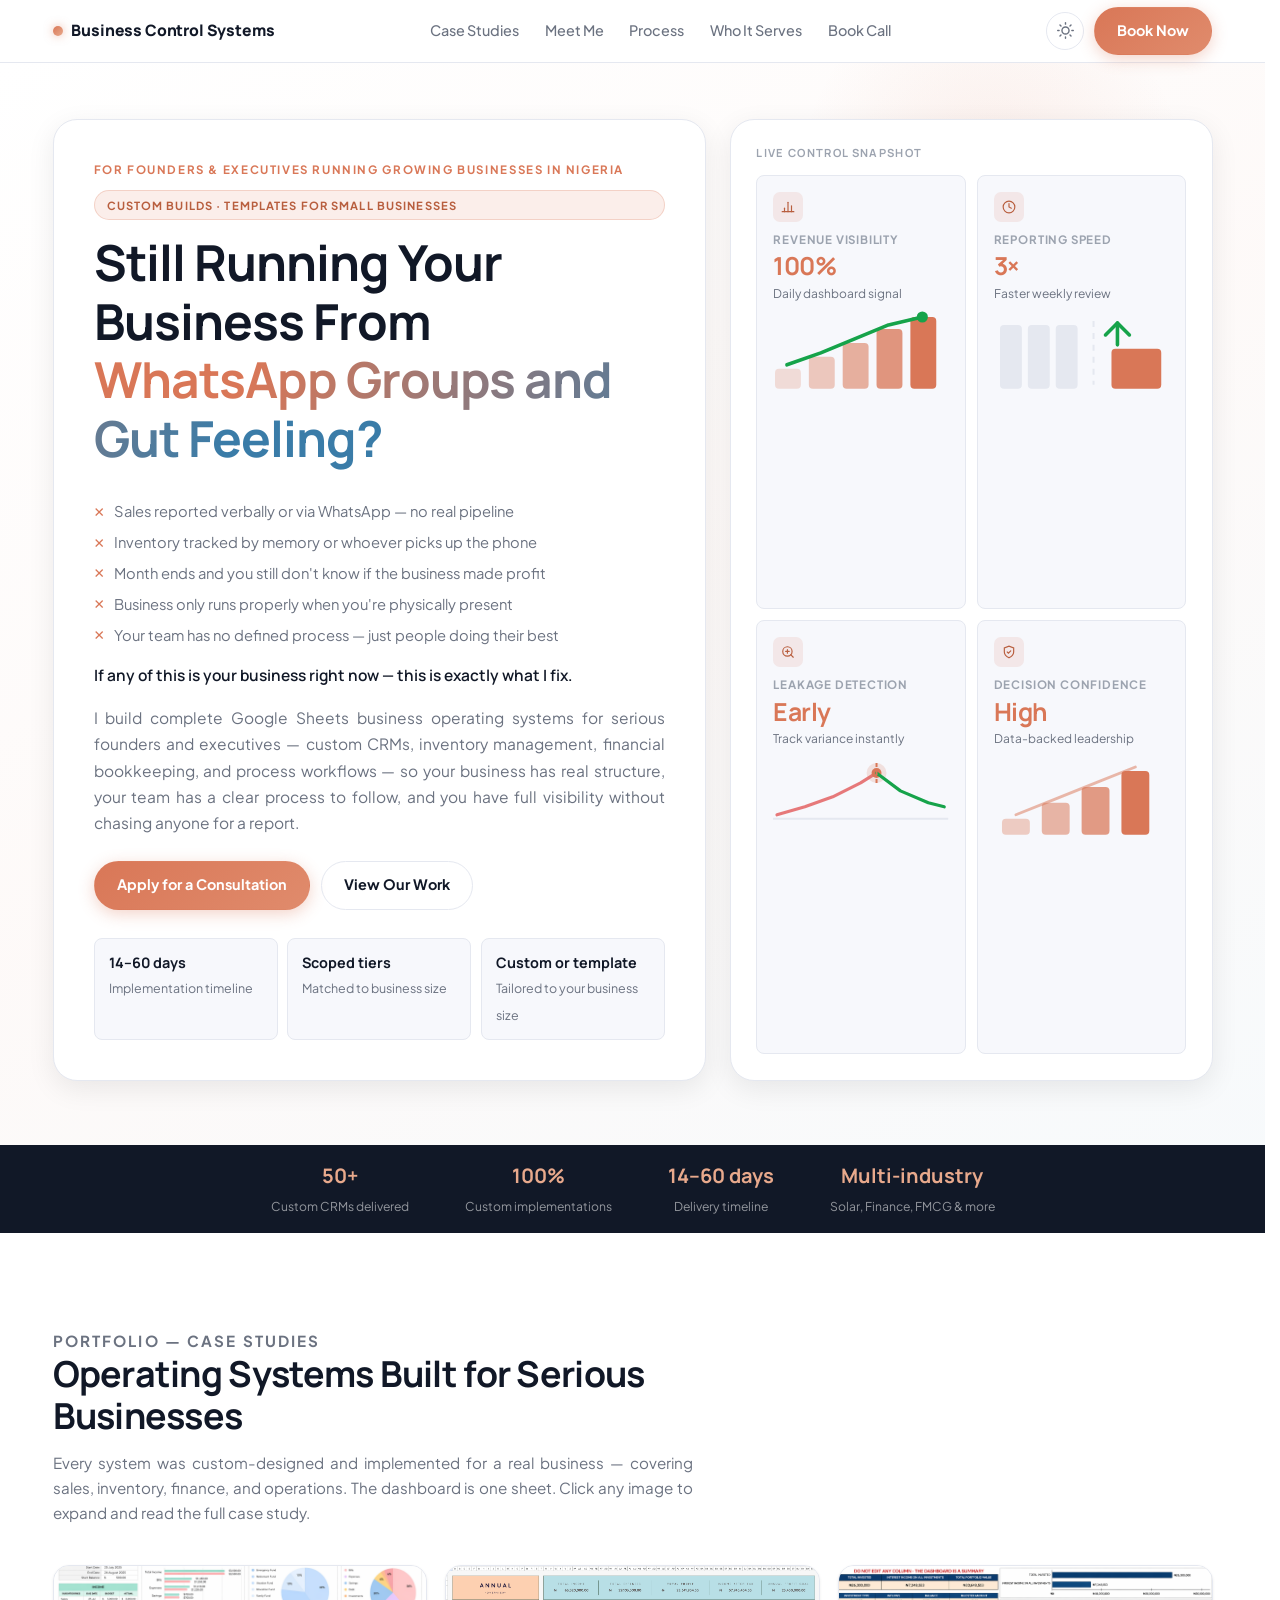
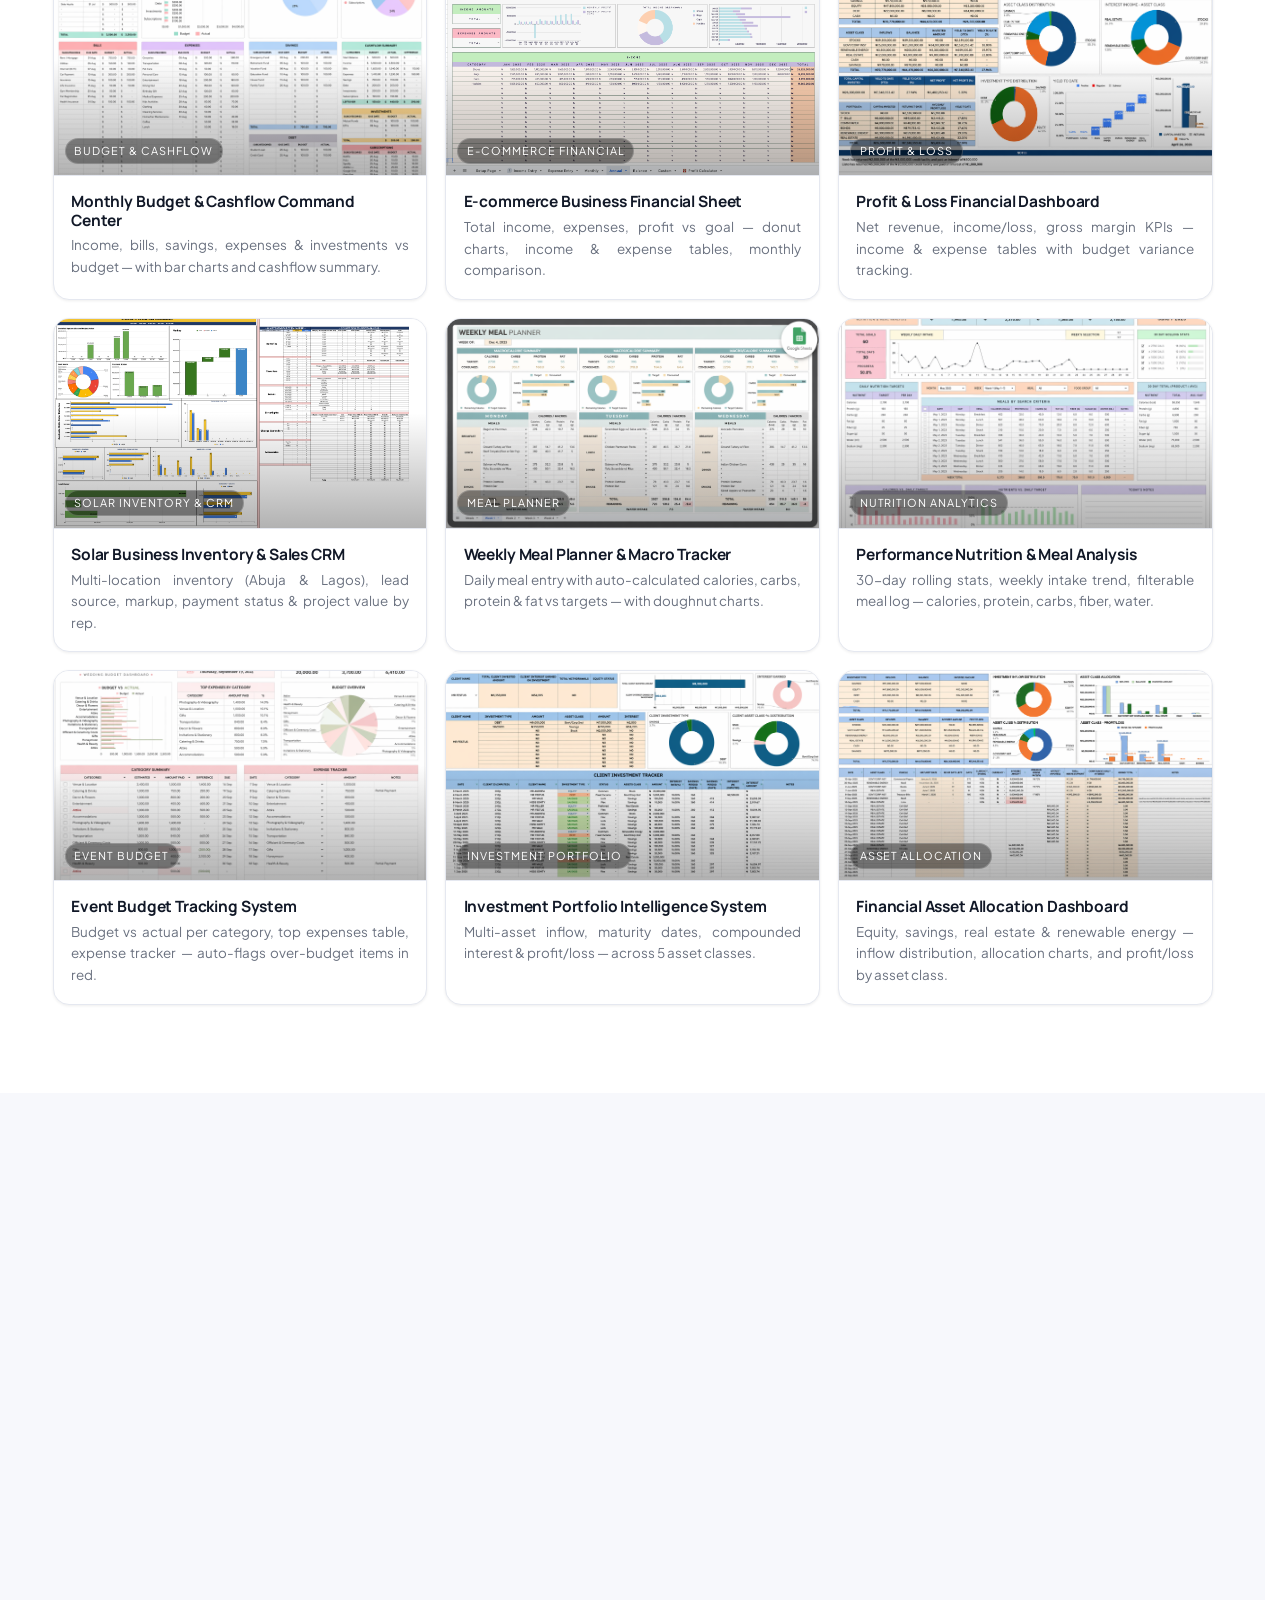
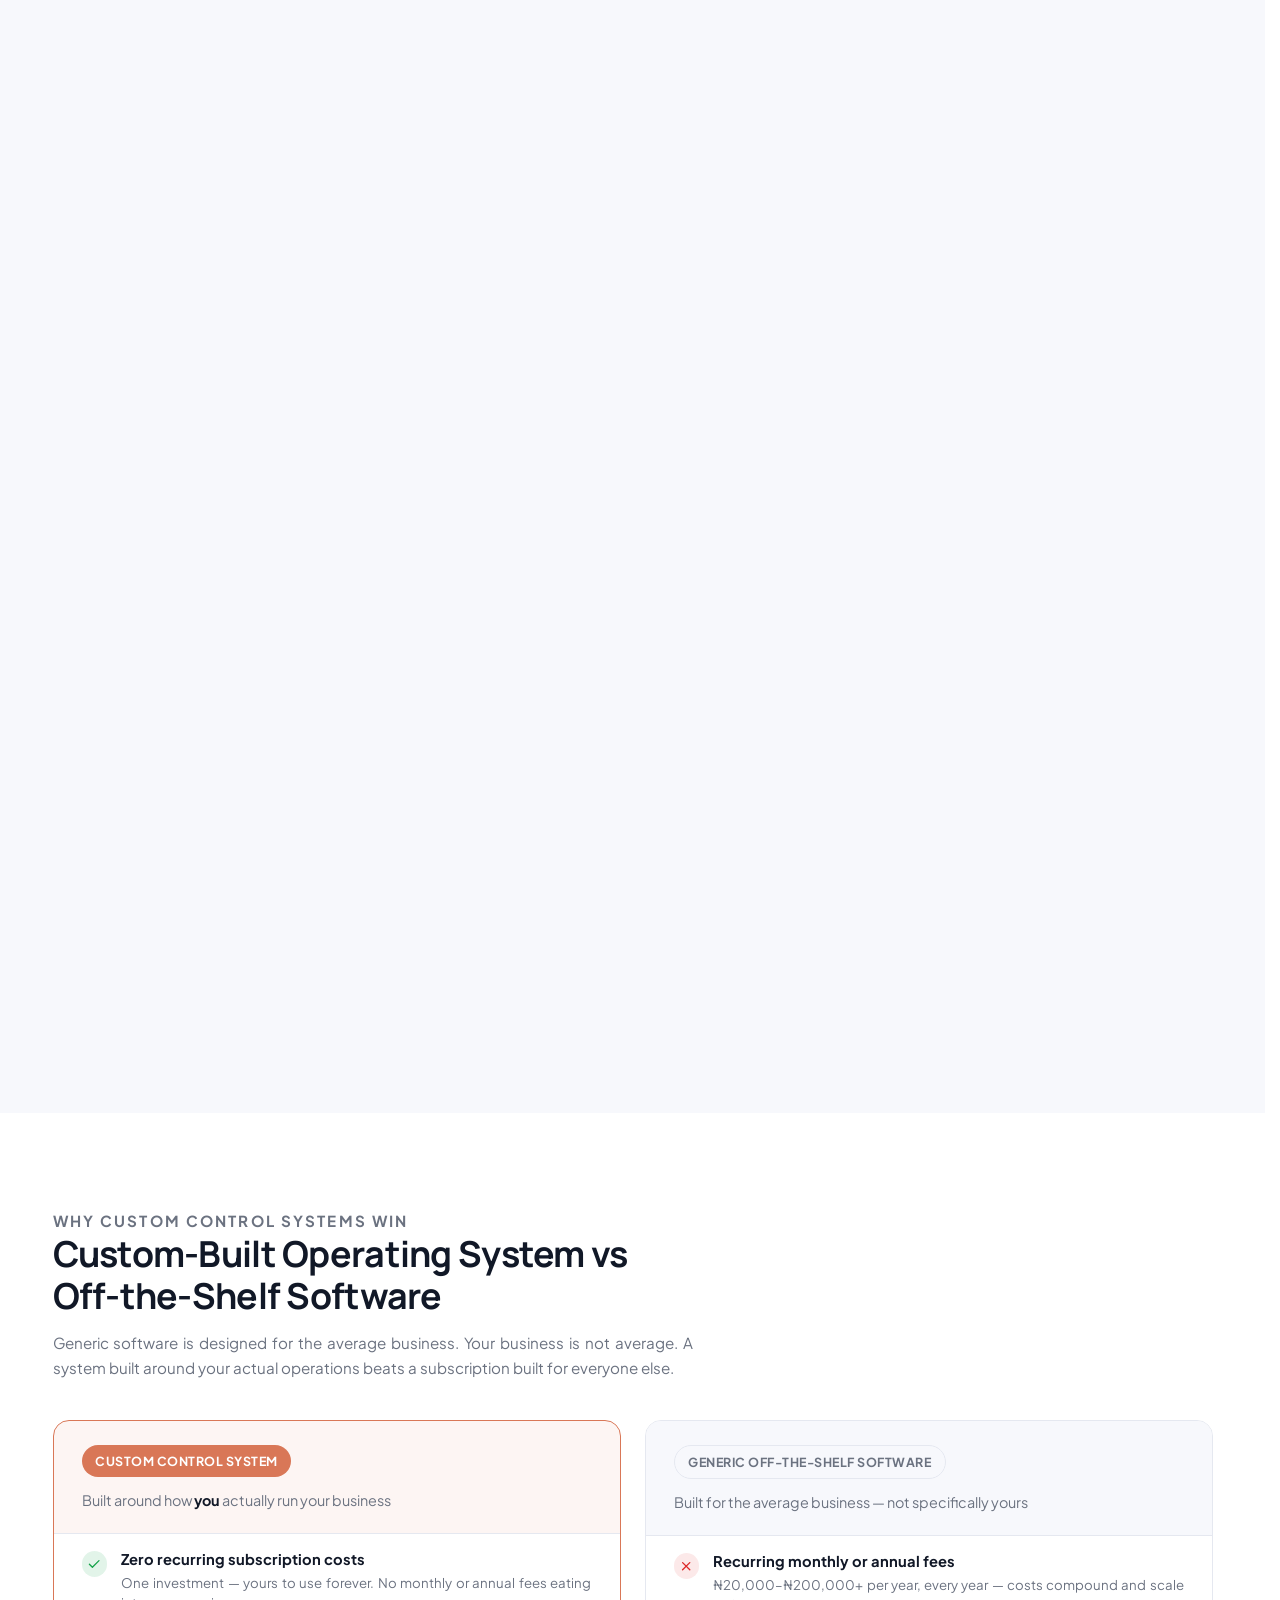
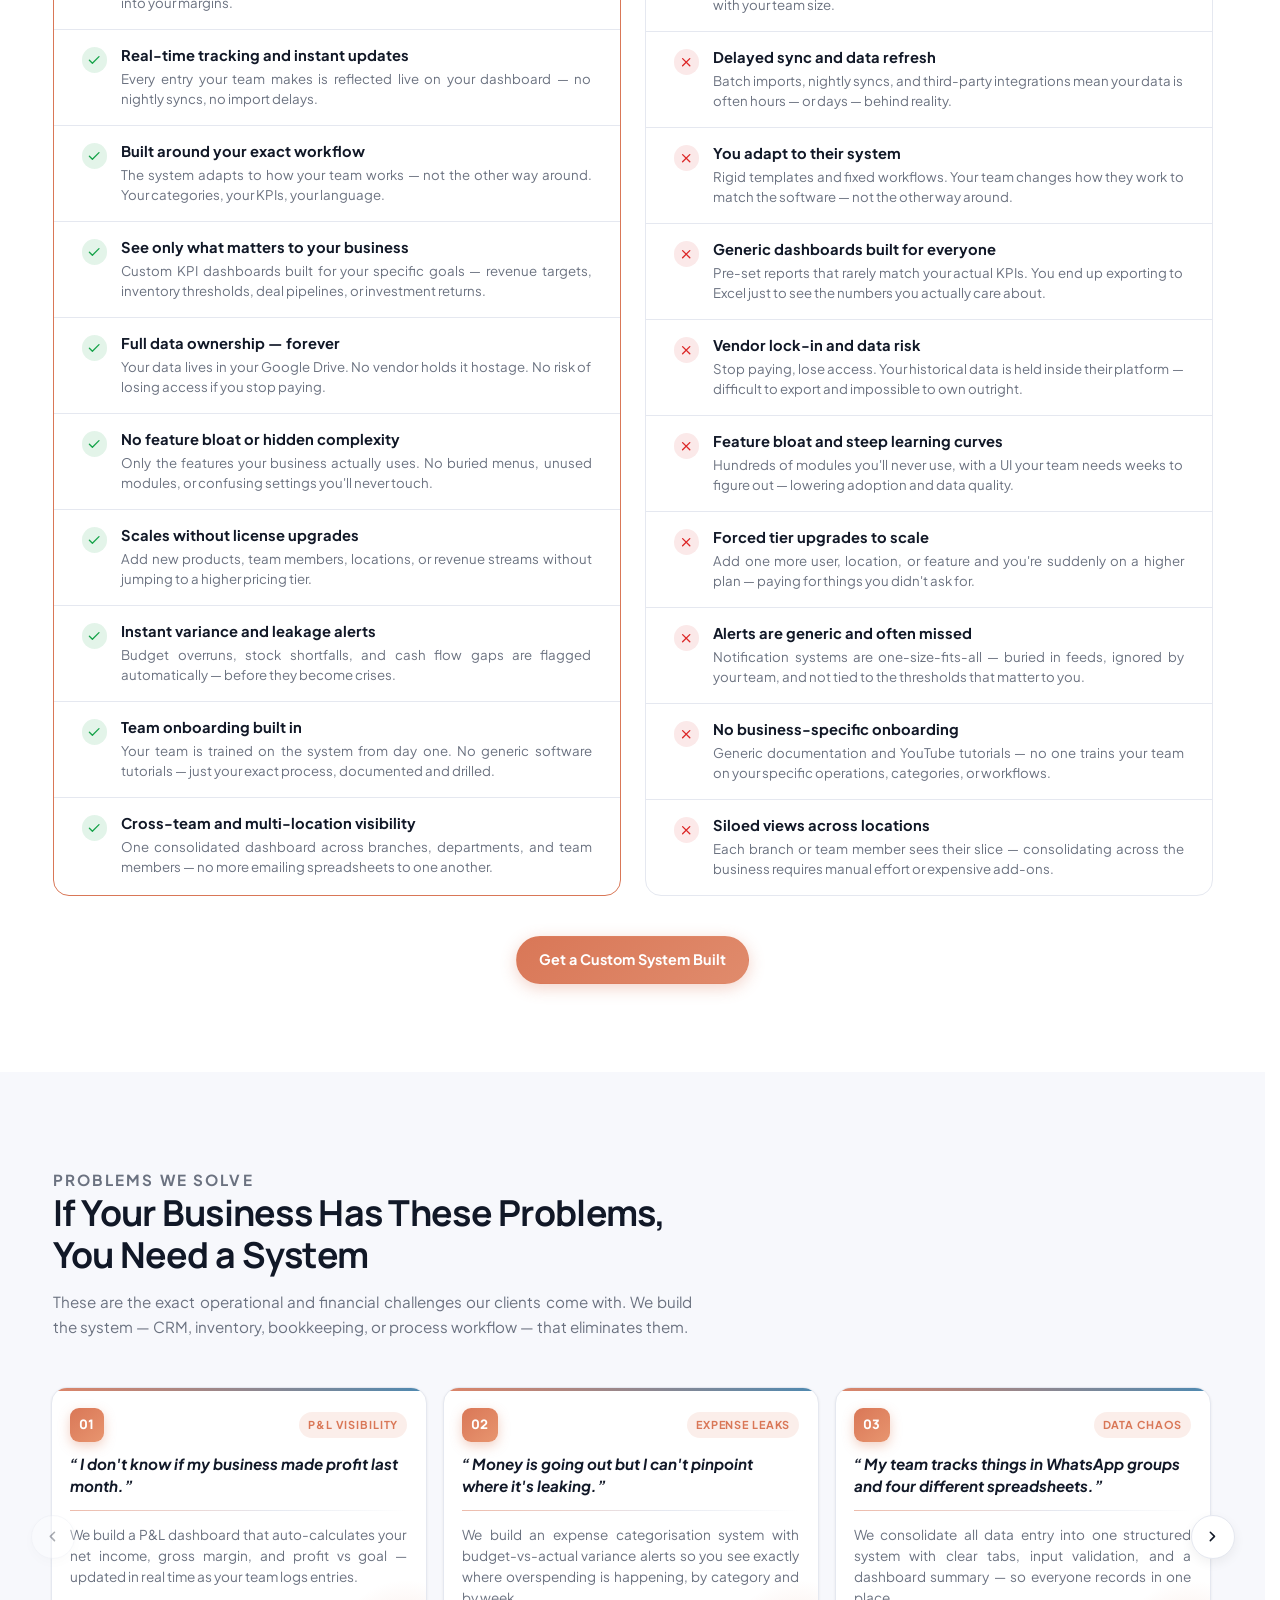
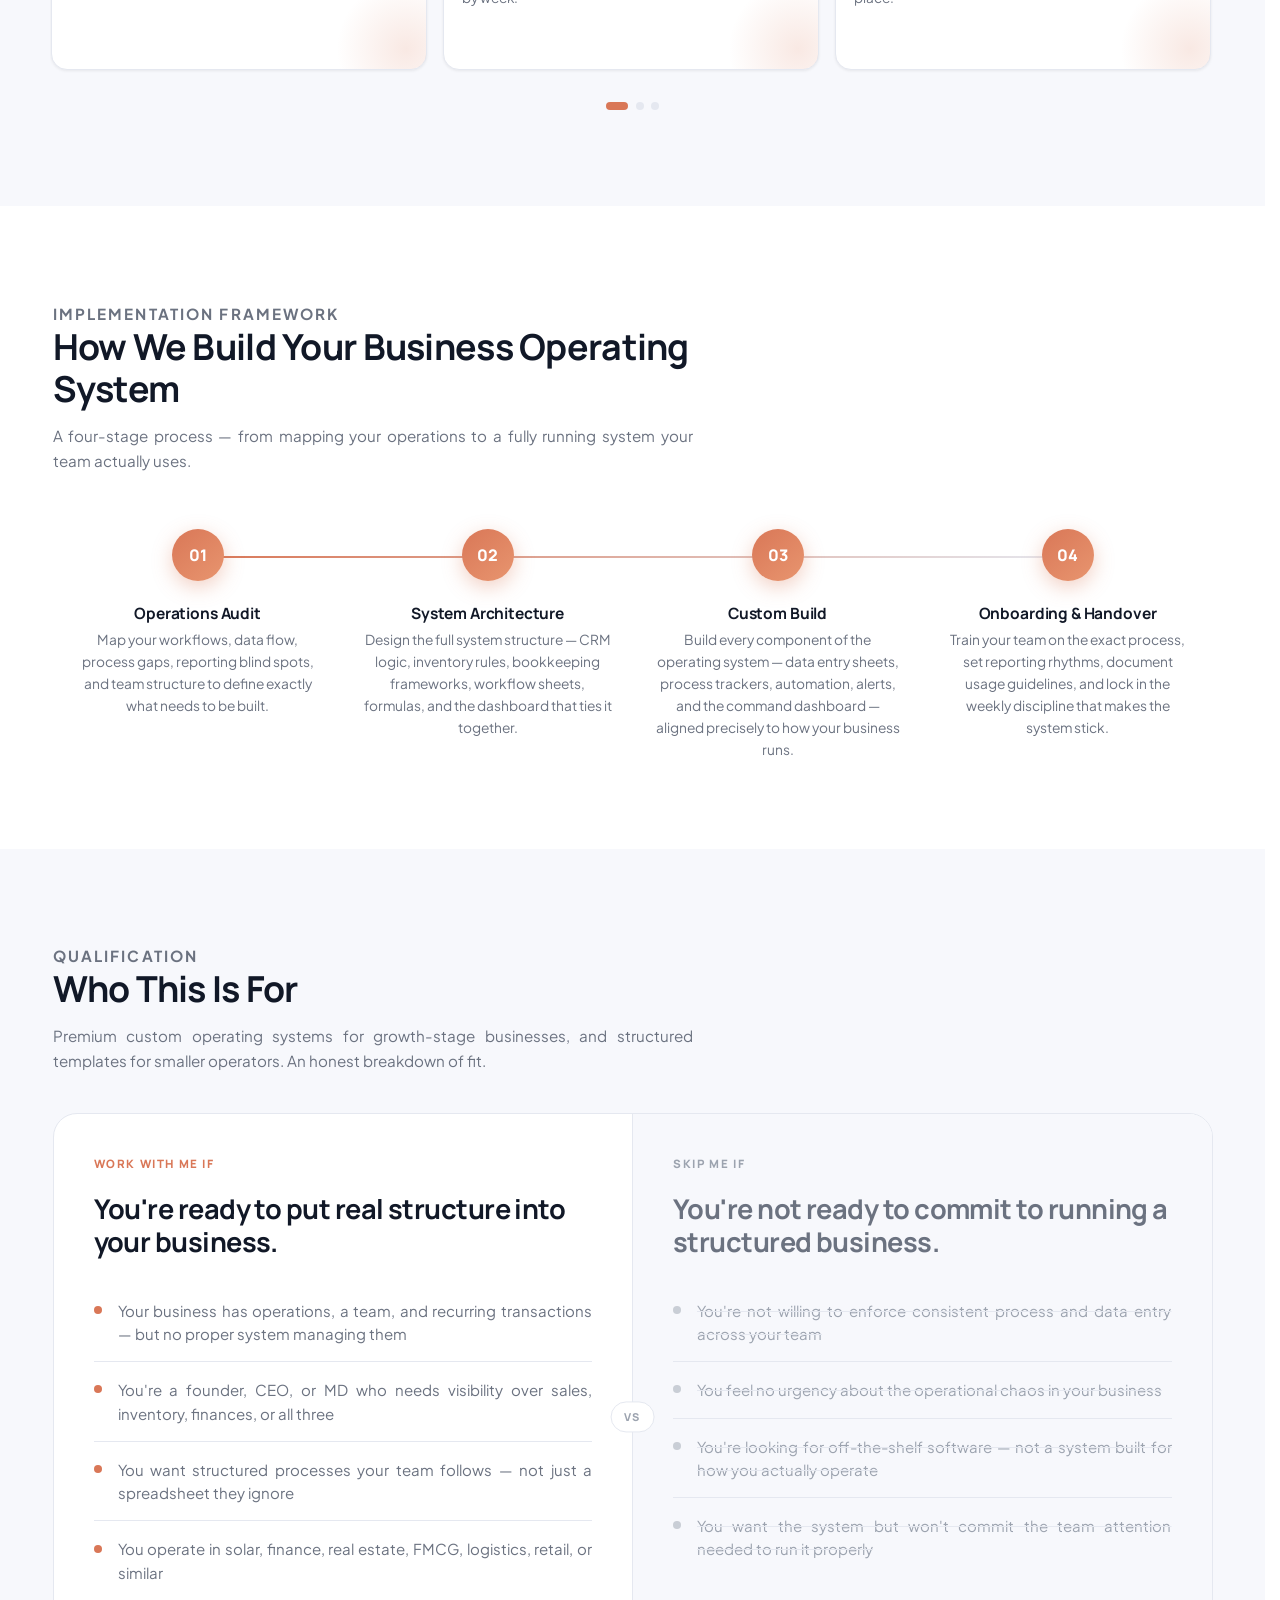
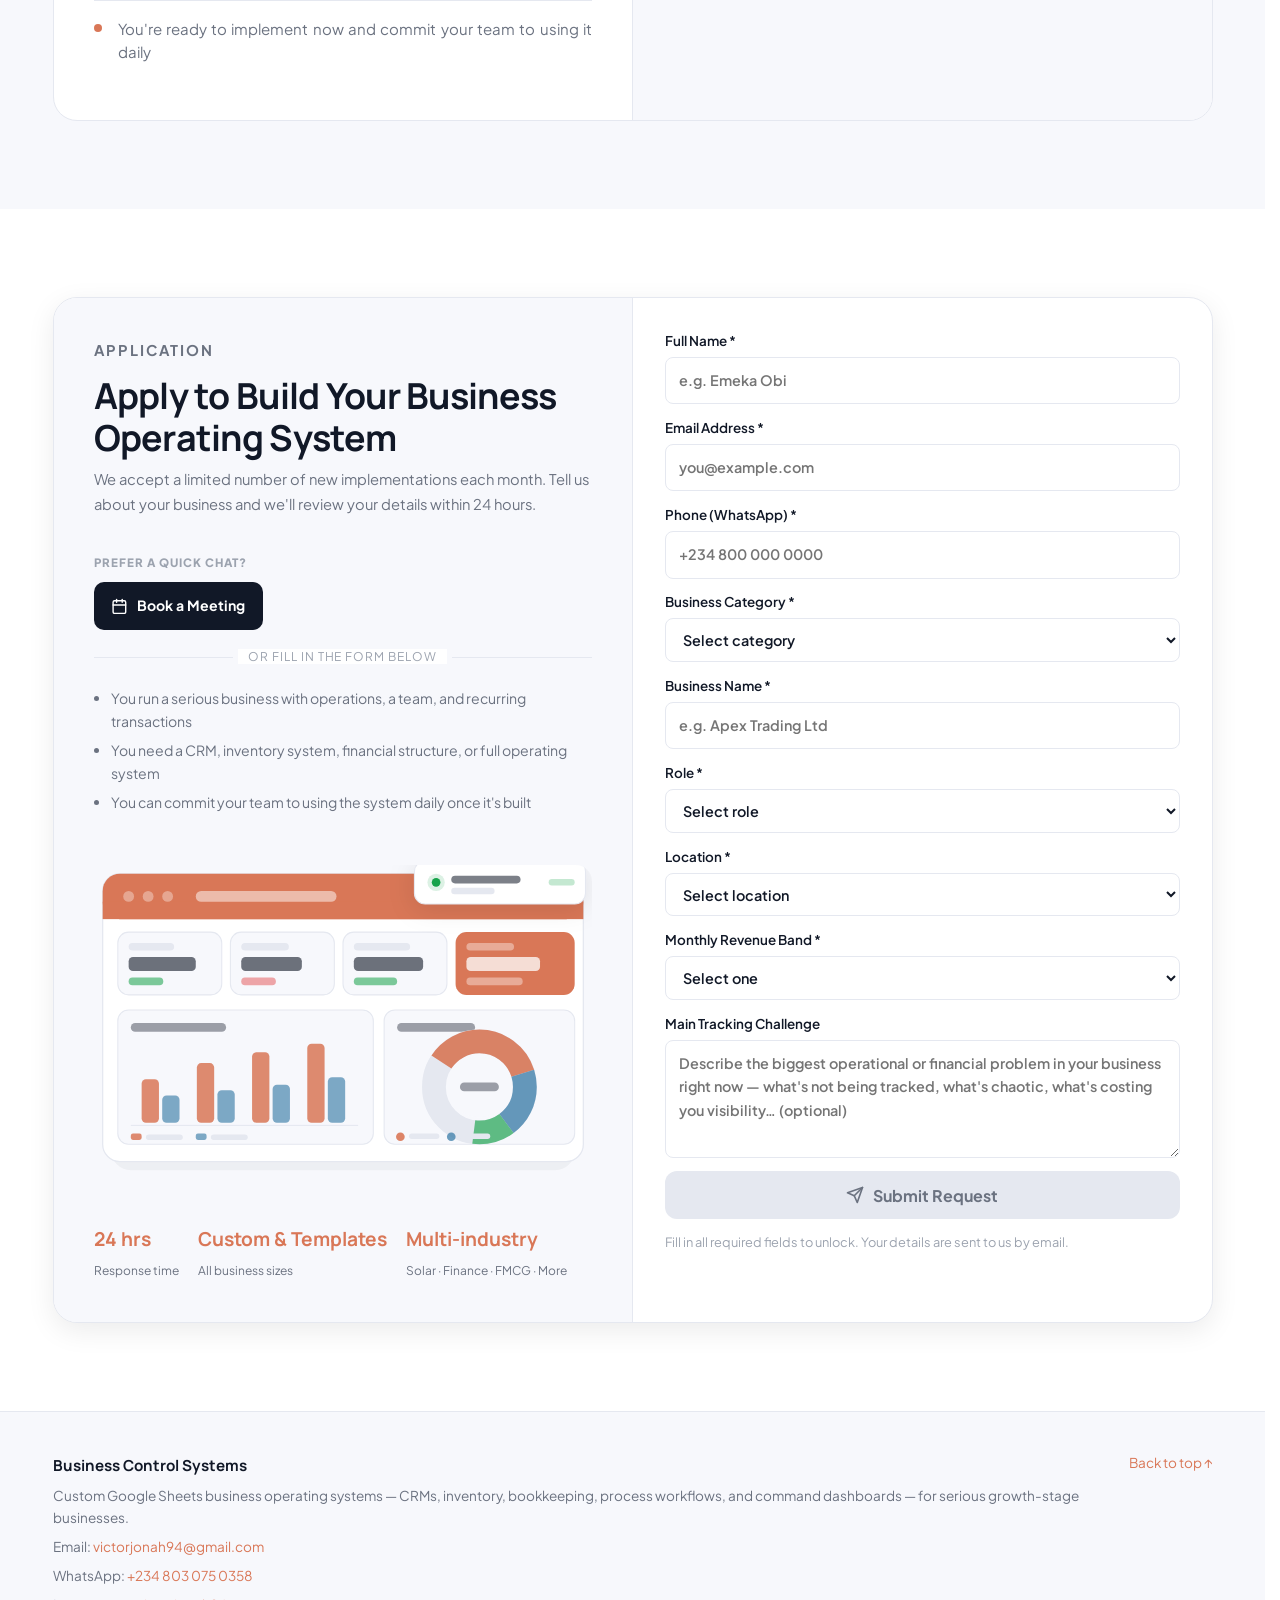
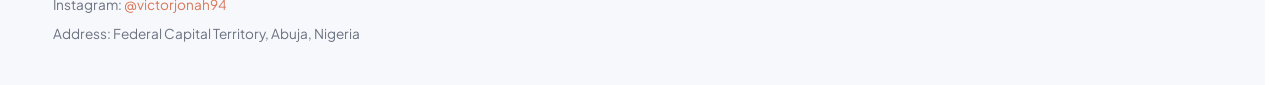
==== commit ee11d34c: "Add pain-point bullets to hero — address target audience in first 10 seconds Rewrote hero headline t" ====
--- a/index.html
+++ b/index.html
@@ -11,23 +11,6 @@
     <link rel="preconnect" href="https://fonts.gstatic.com" crossorigin />
     <link href="https://fonts.googleapis.com/css2?family=Plus+Jakarta+Sans:wght@400;500;600;700;800&family=Manrope:wght@500;700;800&display=swap" rel="stylesheet" />
     <link rel="stylesheet" href="styles.css?v=20260507a" />
-    <!-- Meta Pixel Code -->
-    <script>
-    !function(f,b,e,v,n,t,s)
-    {if(f.fbq)return;n=f.fbq=function(){n.callMethod?
-    n.callMethod.apply(n,arguments):n.queue.push(arguments)};
-    if(!f._fbq)f._fbq=n;n.push=n;n.loaded=!0;n.version='2.0';
-    n.queue=[];t=b.createElement(e);t.async=!0;
-    t.src=v;s=b.getElementsByTagName(e)[0];
-    s.parentNode.insertBefore(t,s)}(window, document,'script',
-    'https://connect.facebook.net/en_US/fbevents.js');
-    fbq('init', '953175734001120');
-    fbq('track', 'PageView');
-    </script>
-    <noscript><img height="1" width="1" style="display:none"
-    src="https://www.facebook.com/tr?id=953175734001120&ev=PageView&noscript=1"
-    /></noscript>
-    <!-- End Meta Pixel Code -->
   </head>
   <body>
 
@@ -71,14 +54,25 @@
     <header class="hero" id="top">
       <div class="container hero-shell">
         <div class="hero-content reveal show">
-          <p class="eyebrow">Business Operating Systems for Founders &amp; Executives</p>
+          <p class="eyebrow">For Founders &amp; Executives Running Growing Businesses in Nigeria</p>
           <span class="version-pill">Custom Builds · Templates for Small Businesses</span>
-          <h1>Your Business Needs a System. <span class="text-gradient">Not Another Spreadsheet.</span></h1>
+          <h1>Still Running Your Business From <span class="text-gradient">WhatsApp Groups and Gut Feeling?</span></h1>
+
+          <ul class="hero-pain-list">
+            <li><span class="pain-x">✕</span> Sales reported verbally or via WhatsApp — no real pipeline</li>
+            <li><span class="pain-x">✕</span> Inventory tracked by memory or whoever picks up the phone</li>
+            <li><span class="pain-x">✕</span> Month ends and you still don't know if the business made profit</li>
+            <li><span class="pain-x">✕</span> Business only runs properly when you're physically present</li>
+            <li><span class="pain-x">✕</span> Your team has no defined process — just people doing their best</li>
+          </ul>
+
+          <p class="hero-pain-bridge">If any of this is your business right now — this is exactly what I fix.</p>
+
           <p class="subheadline">
-            I design and implement complete Google Sheets business operating systems —
-            custom CRMs, inventory management, financial bookkeeping, process workflows,
-            and the command dashboard that ties it all together — built around how your
-            business actually runs, with full team onboarding.
+            I build complete Google Sheets business operating systems for serious founders and executives —
+            custom CRMs, inventory management, financial bookkeeping, and process workflows —
+            so your business has real structure, your team has a clear process to follow,
+            and you have full visibility without chasing anyone for a report.
           </p>
           <div class="hero-cta">
             <a class="btn btn-primary" href="#book">Apply for a Consultation</a>
@@ -482,6 +476,7 @@
 
           <div class="about-cta reveal">
             <a class="btn btn-primary" href="#book">Work With Me</a>
+            <a class="btn btn-ghost" href="https://wa.me/2348030750358?text=Hi%20Victor%2C%20I%20saw%20your%20portfolio." target="_blank" rel="noopener">Message on WhatsApp</a>
           </div>
         </div>
       </section>
@@ -889,7 +884,6 @@
 
               <div class="contact-actions">
                 <p class="contact-actions-label">Prefer a quick chat?</p>
-                <p class="contact-actions-hint">Fill in the form to reach out directly via WhatsApp.</p>
                 <div class="contact-actions-row">
                   <a class="btn-contact btn-calendly" id="bookMeetingBtn" href="https://calendar.app.google/HoJJY7rCGpyxtco59" target="_blank" rel="noopener">
                     <svg viewBox="0 0 24 24" fill="none" stroke="currentColor" stroke-width="2" stroke-linecap="round" stroke-linejoin="round" aria-hidden="true"><rect x="3" y="4" width="18" height="18" rx="2"/><line x1="16" y1="2" x2="16" y2="6"/><line x1="8" y1="2" x2="8" y2="6"/><line x1="3" y1="10" x2="21" y2="10"/></svg>
--- a/styles.css
+++ b/styles.css
@@ -44,7 +44,7 @@
 *,*::before,*::after { box-sizing: border-box; }
 html,body { margin:0; padding:0; }
 html { overflow-y: scroll; scrollbar-gutter: stable; }
-body { overflow-x: clip; }
+body { overflow-x: hidden; }
 
 body {
   font-family: "Plus Jakarta Sans", system-ui, sans-serif;
@@ -334,6 +334,37 @@
   background: linear-gradient(110deg, var(--brand) 20%, var(--accent) 80%);
   -webkit-background-clip: text; -webkit-text-fill-color: transparent;
   background-clip: text;
+}
+.hero-pain-list {
+  list-style: none;
+  padding: 0;
+  margin: 1.25rem 0 0;
+  display: flex;
+  flex-direction: column;
+  gap: .55rem;
+}
+.hero-pain-list li {
+  display: flex;
+  align-items: flex-start;
+  gap: .6rem;
+  font-size: .92rem;
+  color: var(--text-soft);
+  line-height: 1.5;
+}
+.pain-x {
+  flex-shrink: 0;
+  font-style: normal;
+  font-weight: 700;
+  color: var(--brand);
+  font-size: .85rem;
+  margin-top: .1rem;
+}
+.hero-pain-bridge {
+  margin: 1.1rem 0 1rem;
+  font-size: .97rem;
+  font-weight: 600;
+  color: var(--text);
+  font-family: "Manrope", sans-serif;
 }
 .hero-cta {
   margin-top: 1.5rem;
@@ -1128,11 +1159,6 @@
   text-transform: uppercase;
   letter-spacing: .09em;
   color: var(--text-xsoft);
-  margin: 0 0 .3rem;
-}
-.contact-actions-hint {
-  font-size: .82rem;
-  color: var(--text-soft);
   margin: 0 0 .65rem;
 }
 .contact-actions-row {
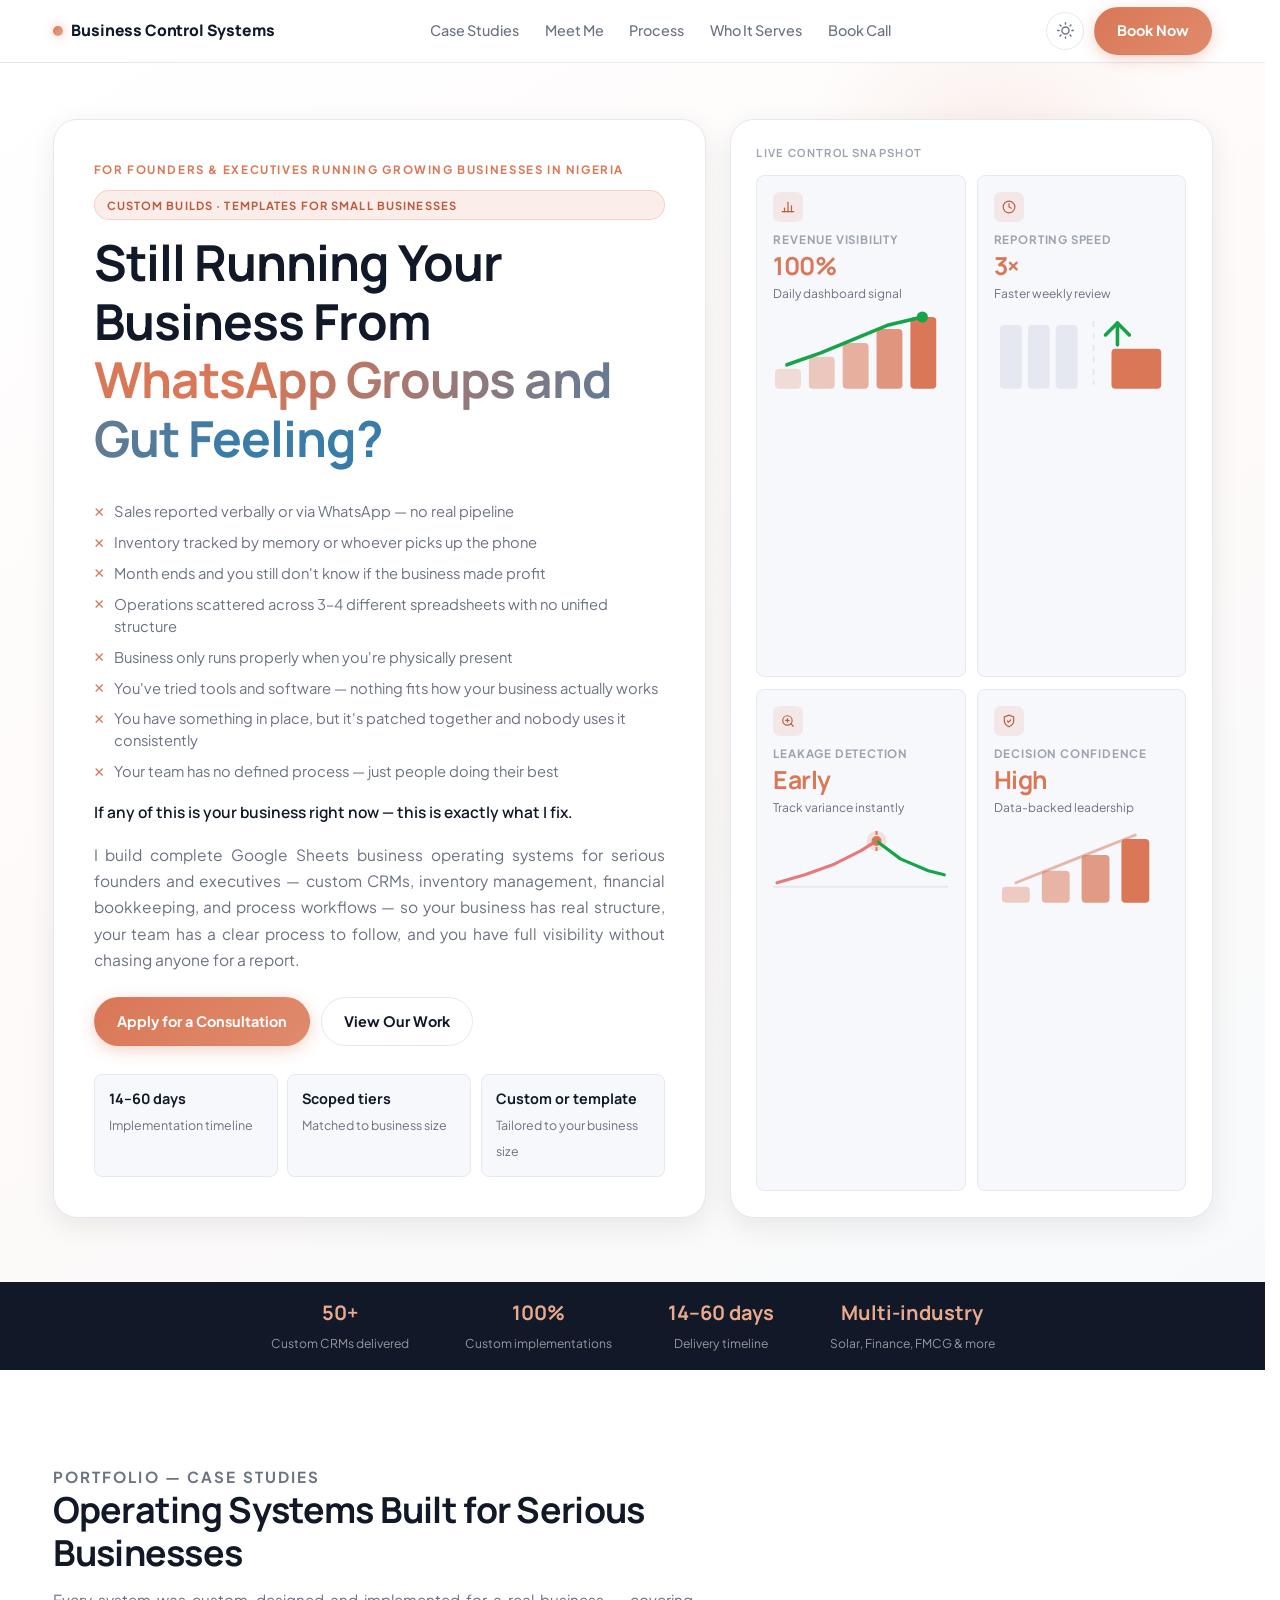
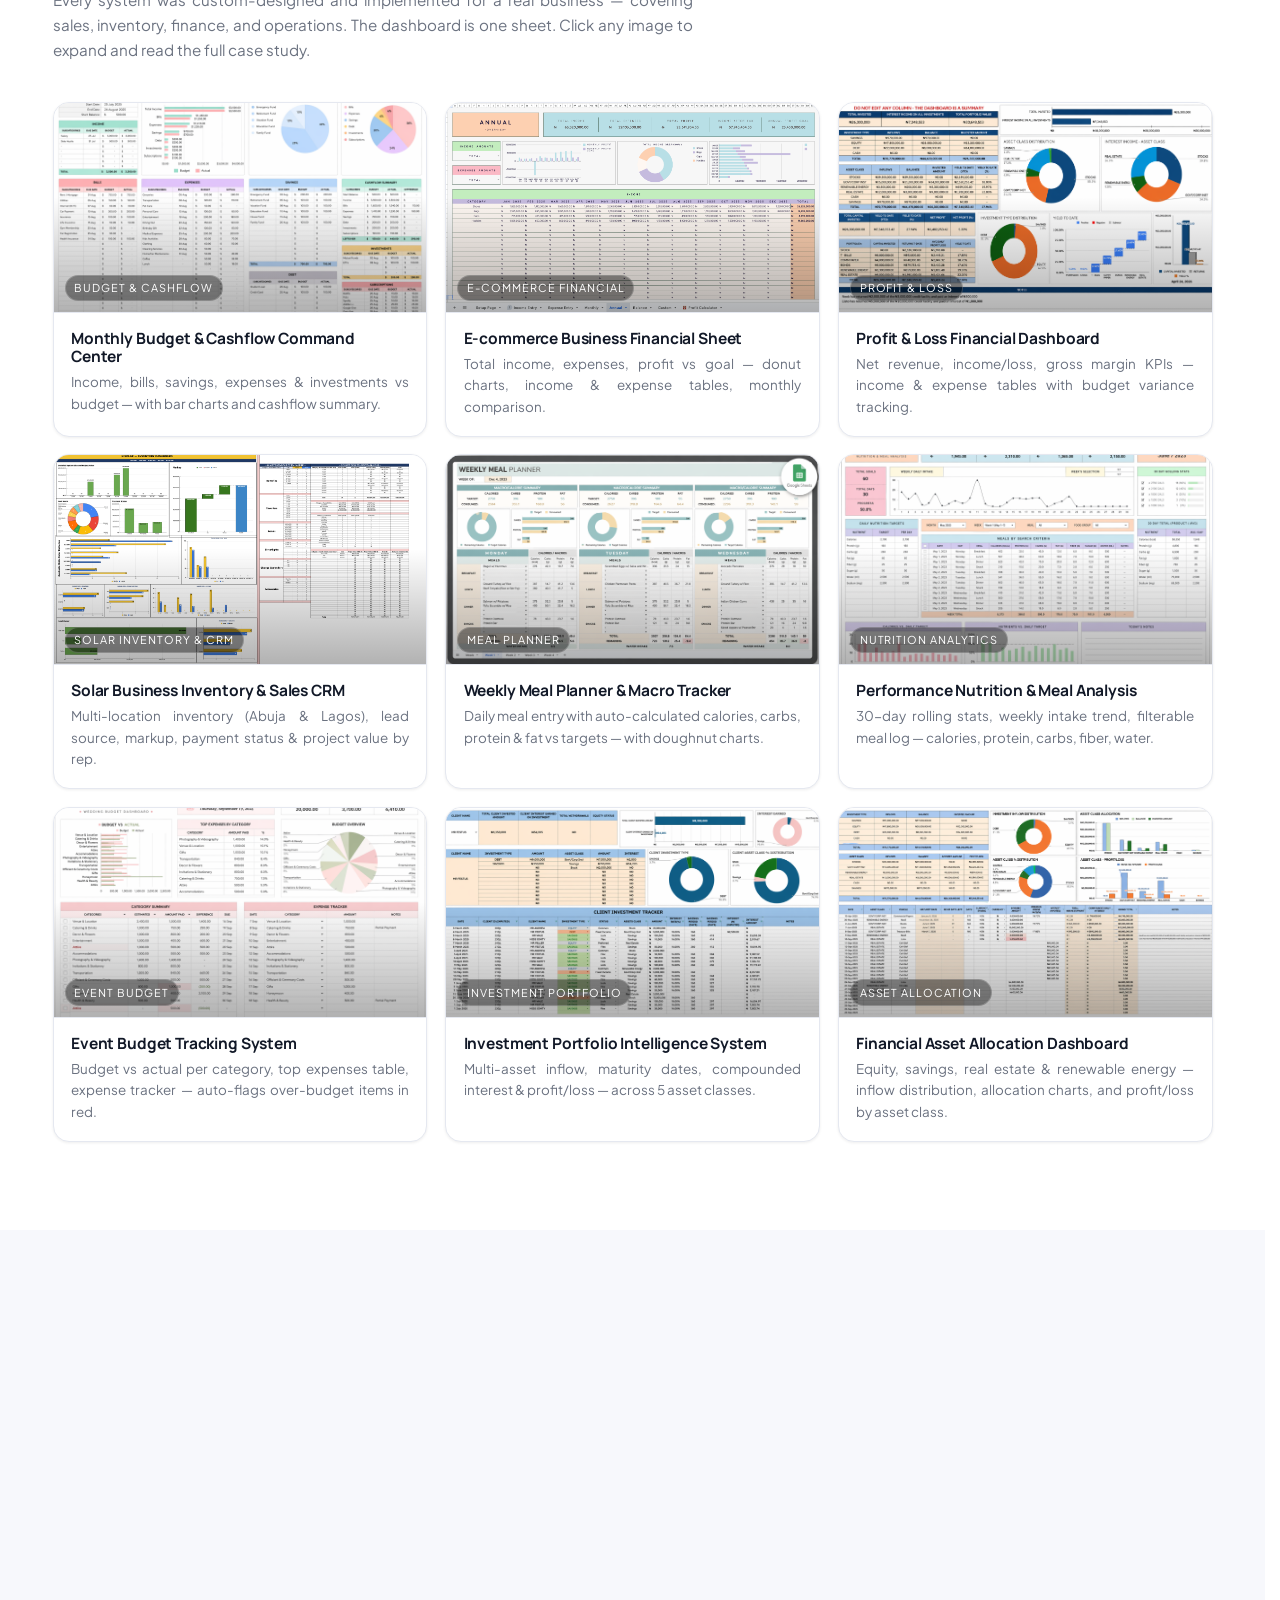
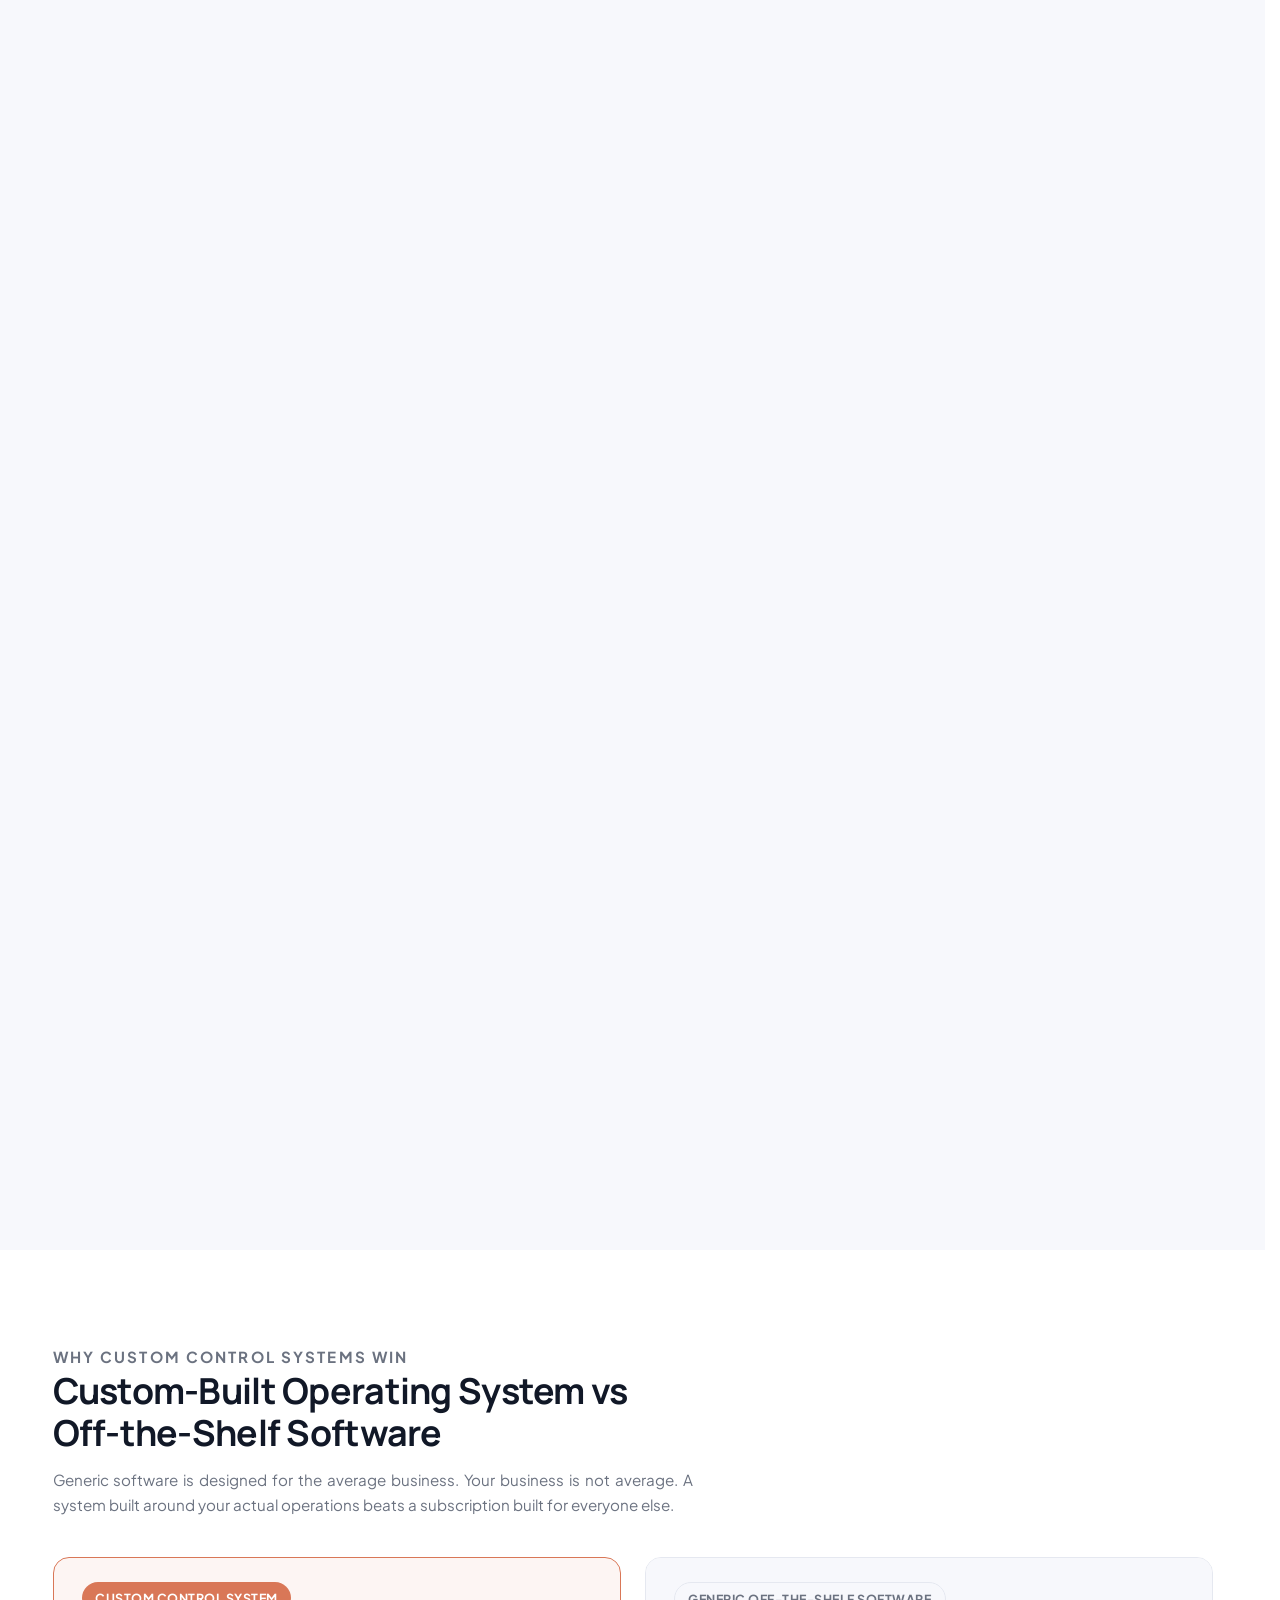
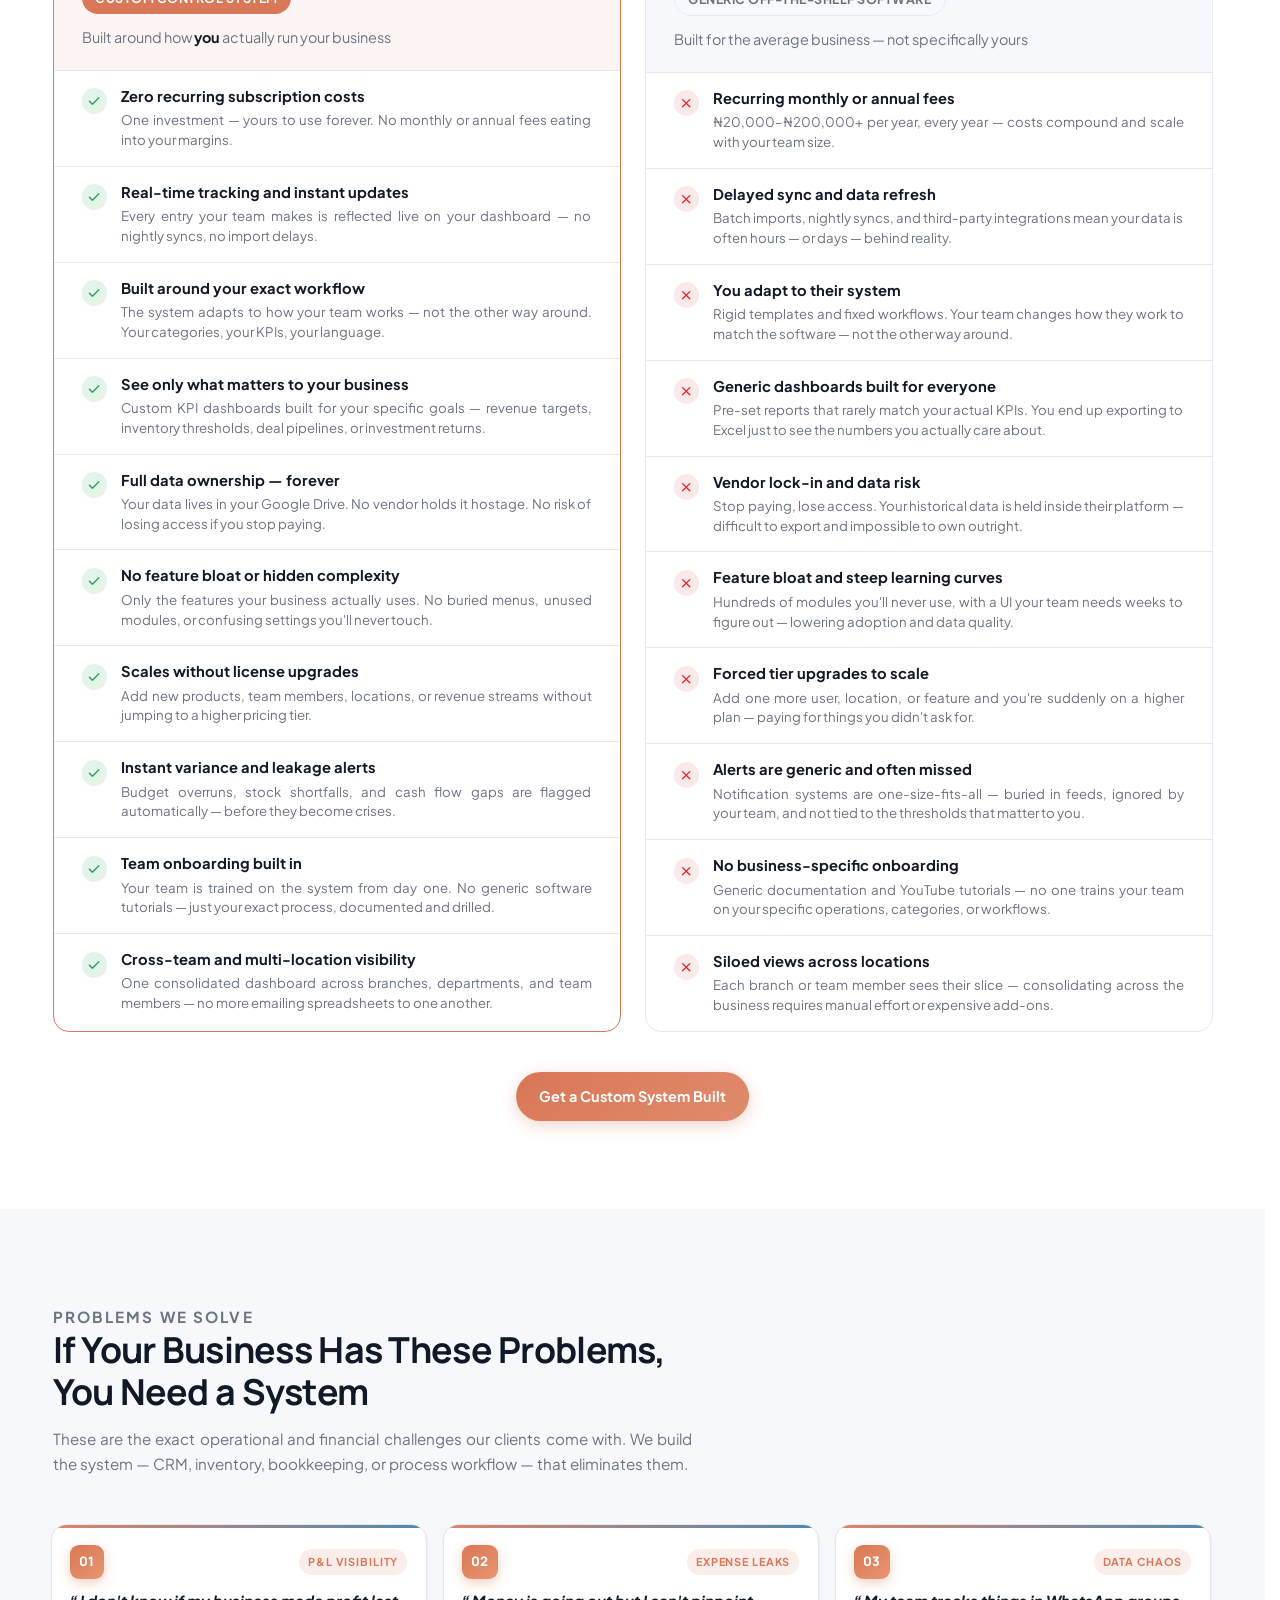
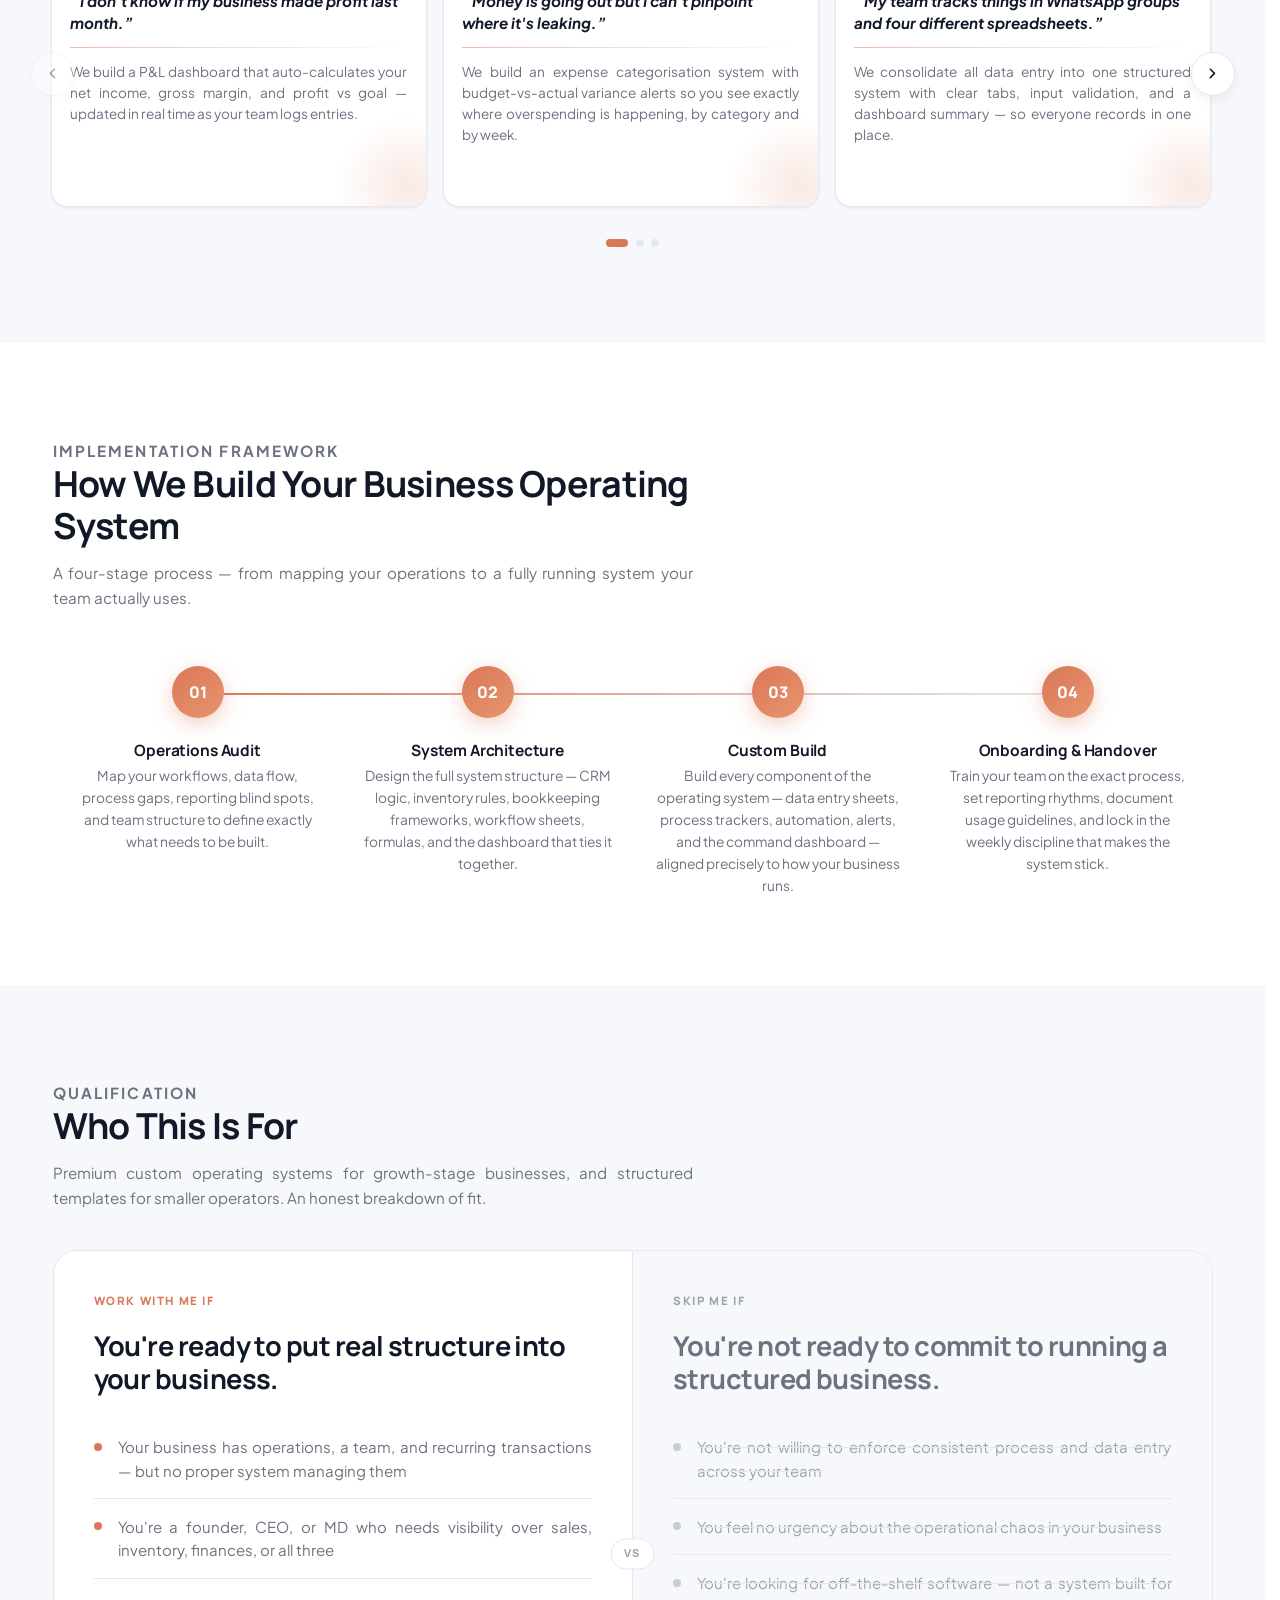
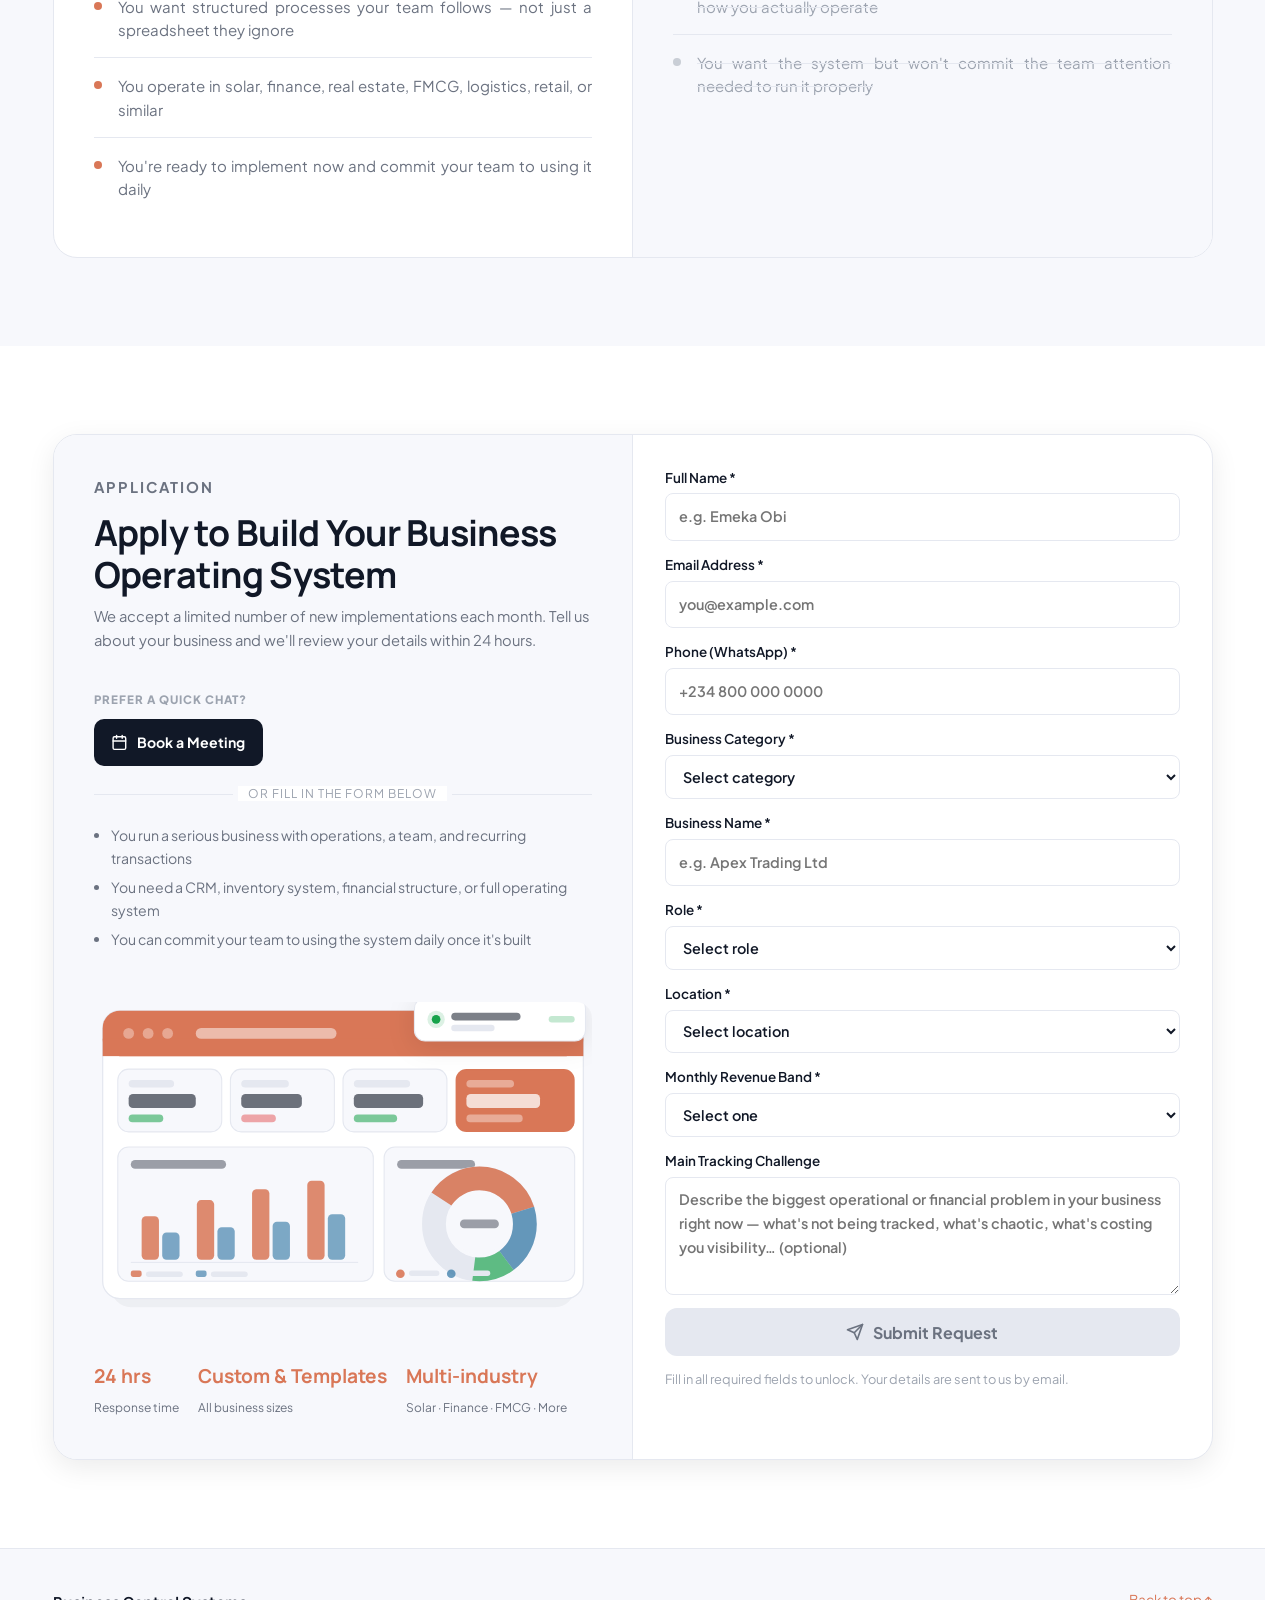
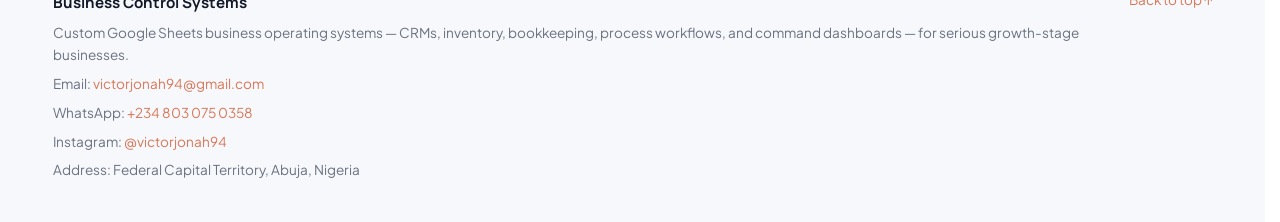
==== commit 9c8e9d83: "Expand hero pain points — scattered spreadsheets, tried tools, inconsistent usage https://claude.ai/" ====
--- a/index.html
+++ b/index.html
@@ -62,7 +62,10 @@
             <li><span class="pain-x">✕</span> Sales reported verbally or via WhatsApp — no real pipeline</li>
             <li><span class="pain-x">✕</span> Inventory tracked by memory or whoever picks up the phone</li>
             <li><span class="pain-x">✕</span> Month ends and you still don't know if the business made profit</li>
+            <li><span class="pain-x">✕</span> Operations scattered across 3–4 different spreadsheets with no unified structure</li>
             <li><span class="pain-x">✕</span> Business only runs properly when you're physically present</li>
+            <li><span class="pain-x">✕</span> You've tried tools and software — nothing fits how your business actually works</li>
+            <li><span class="pain-x">✕</span> You have something in place, but it's patched together and nobody uses it consistently</li>
             <li><span class="pain-x">✕</span> Your team has no defined process — just people doing their best</li>
           </ul>
 
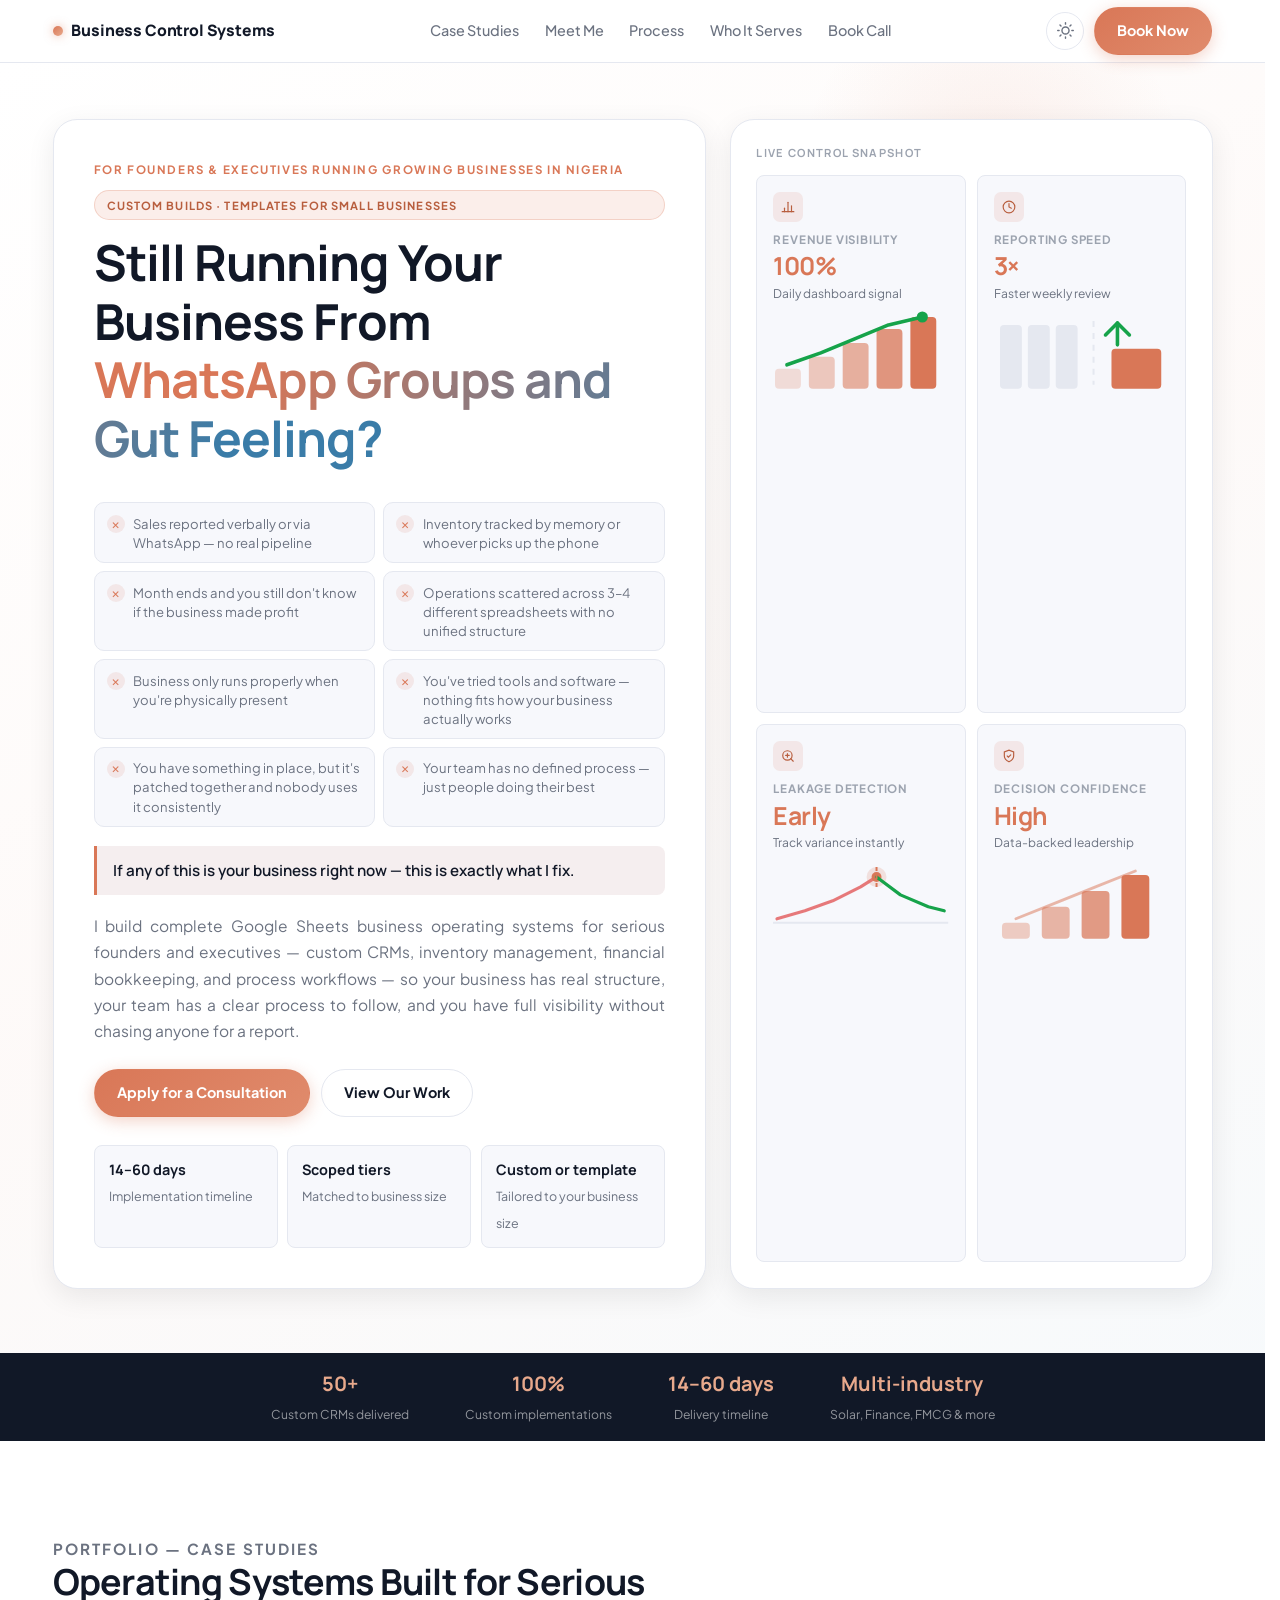
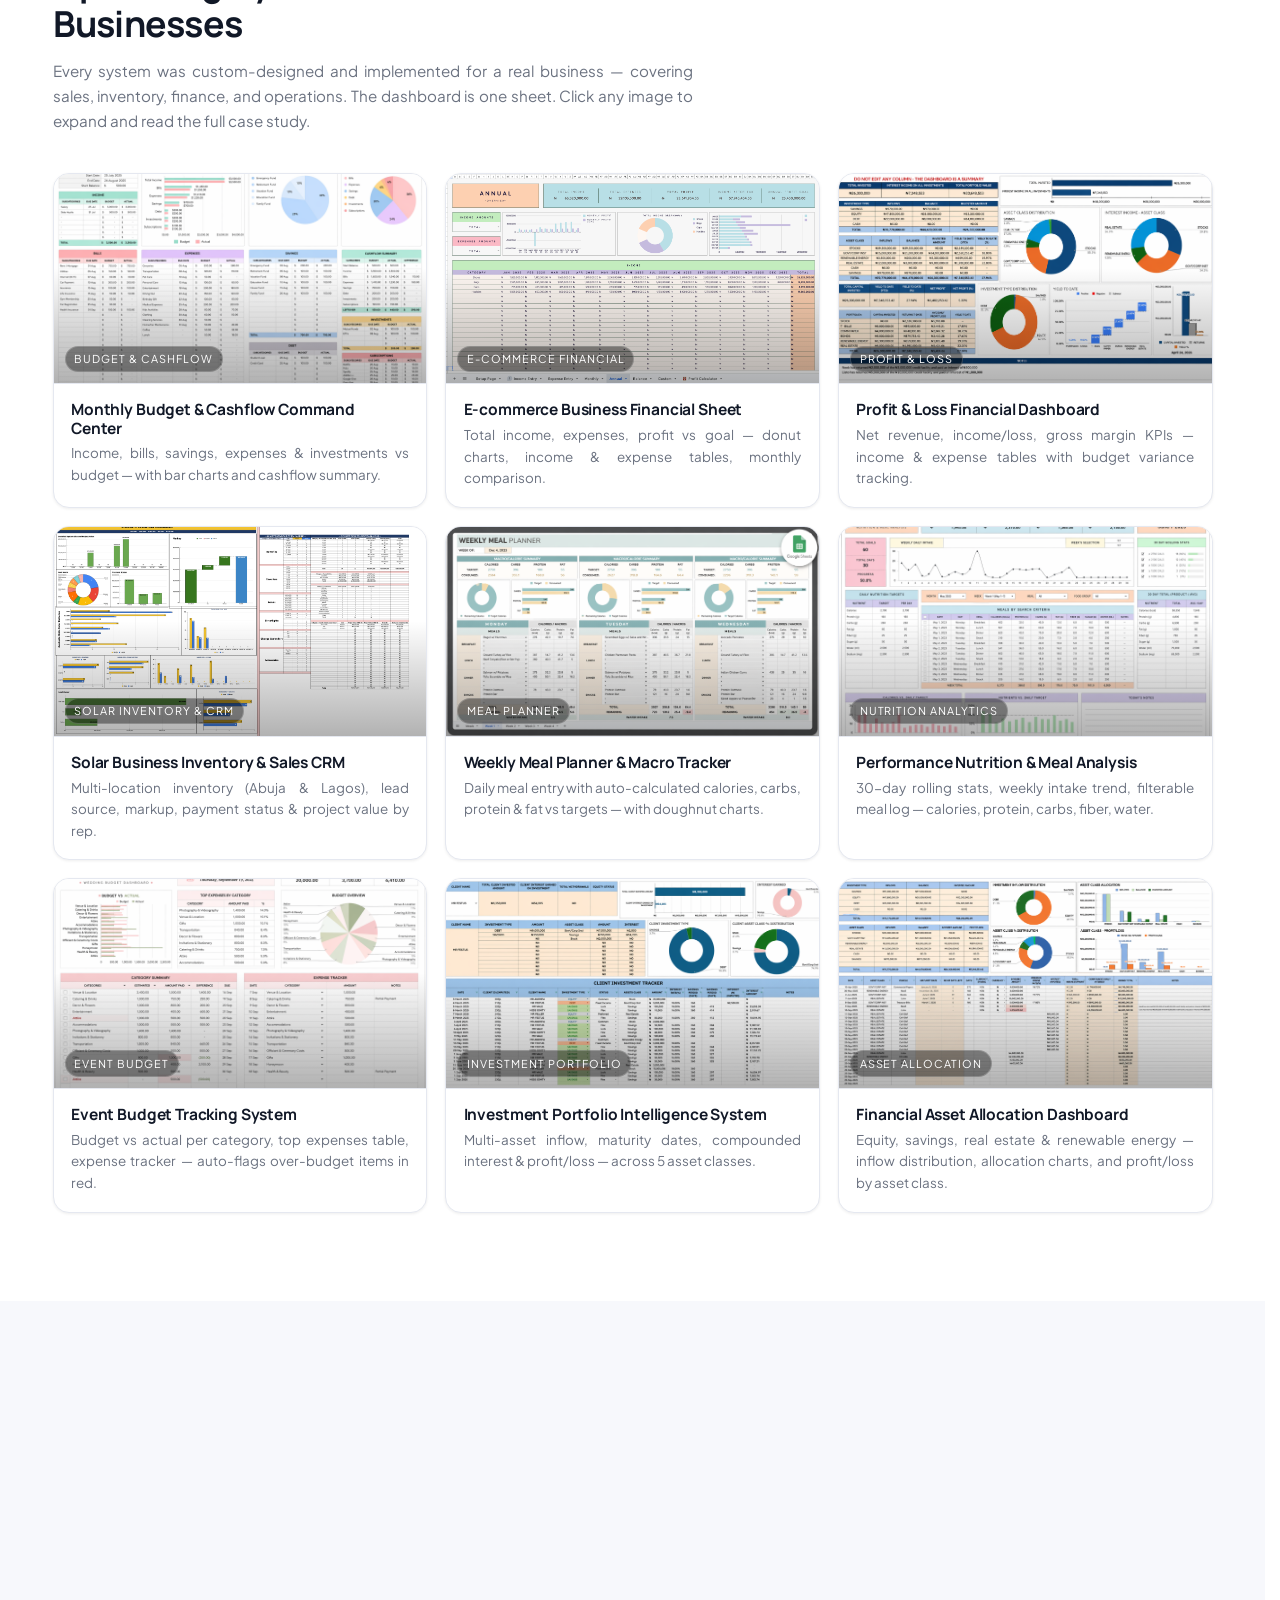
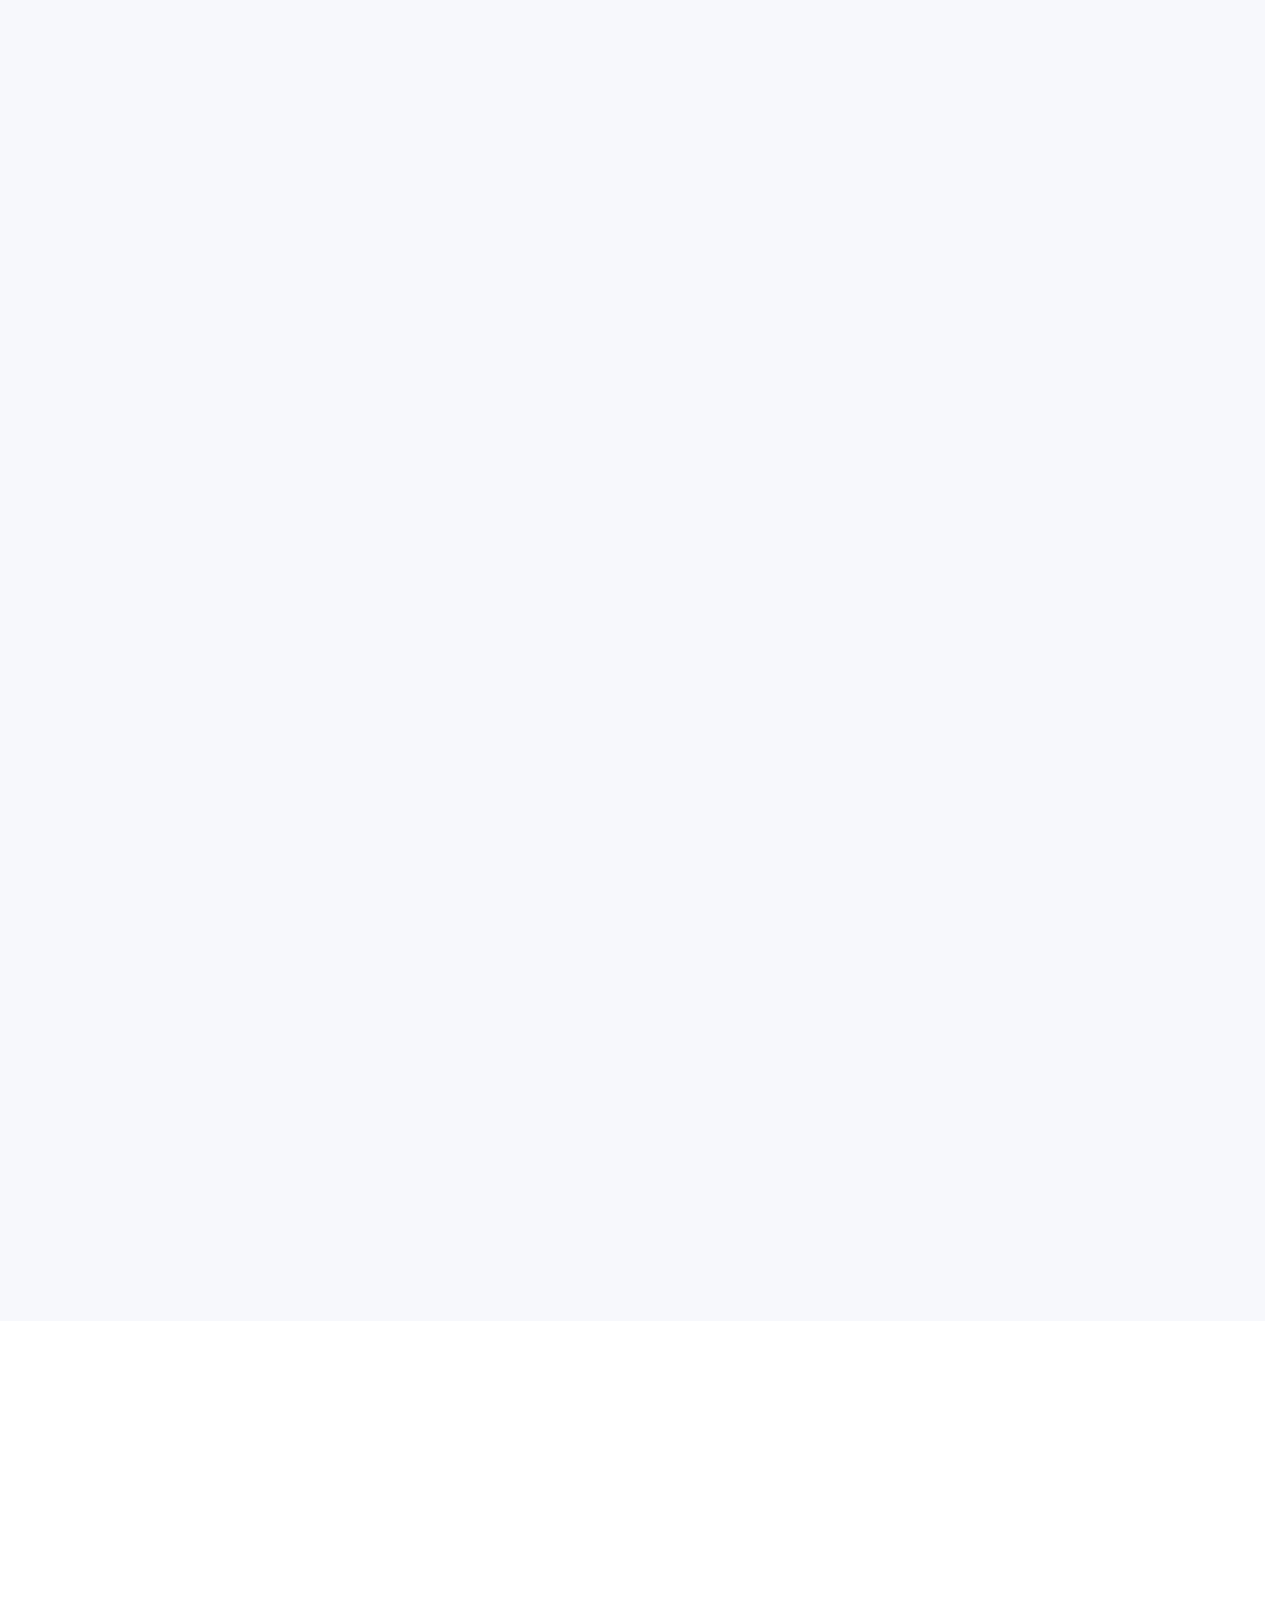
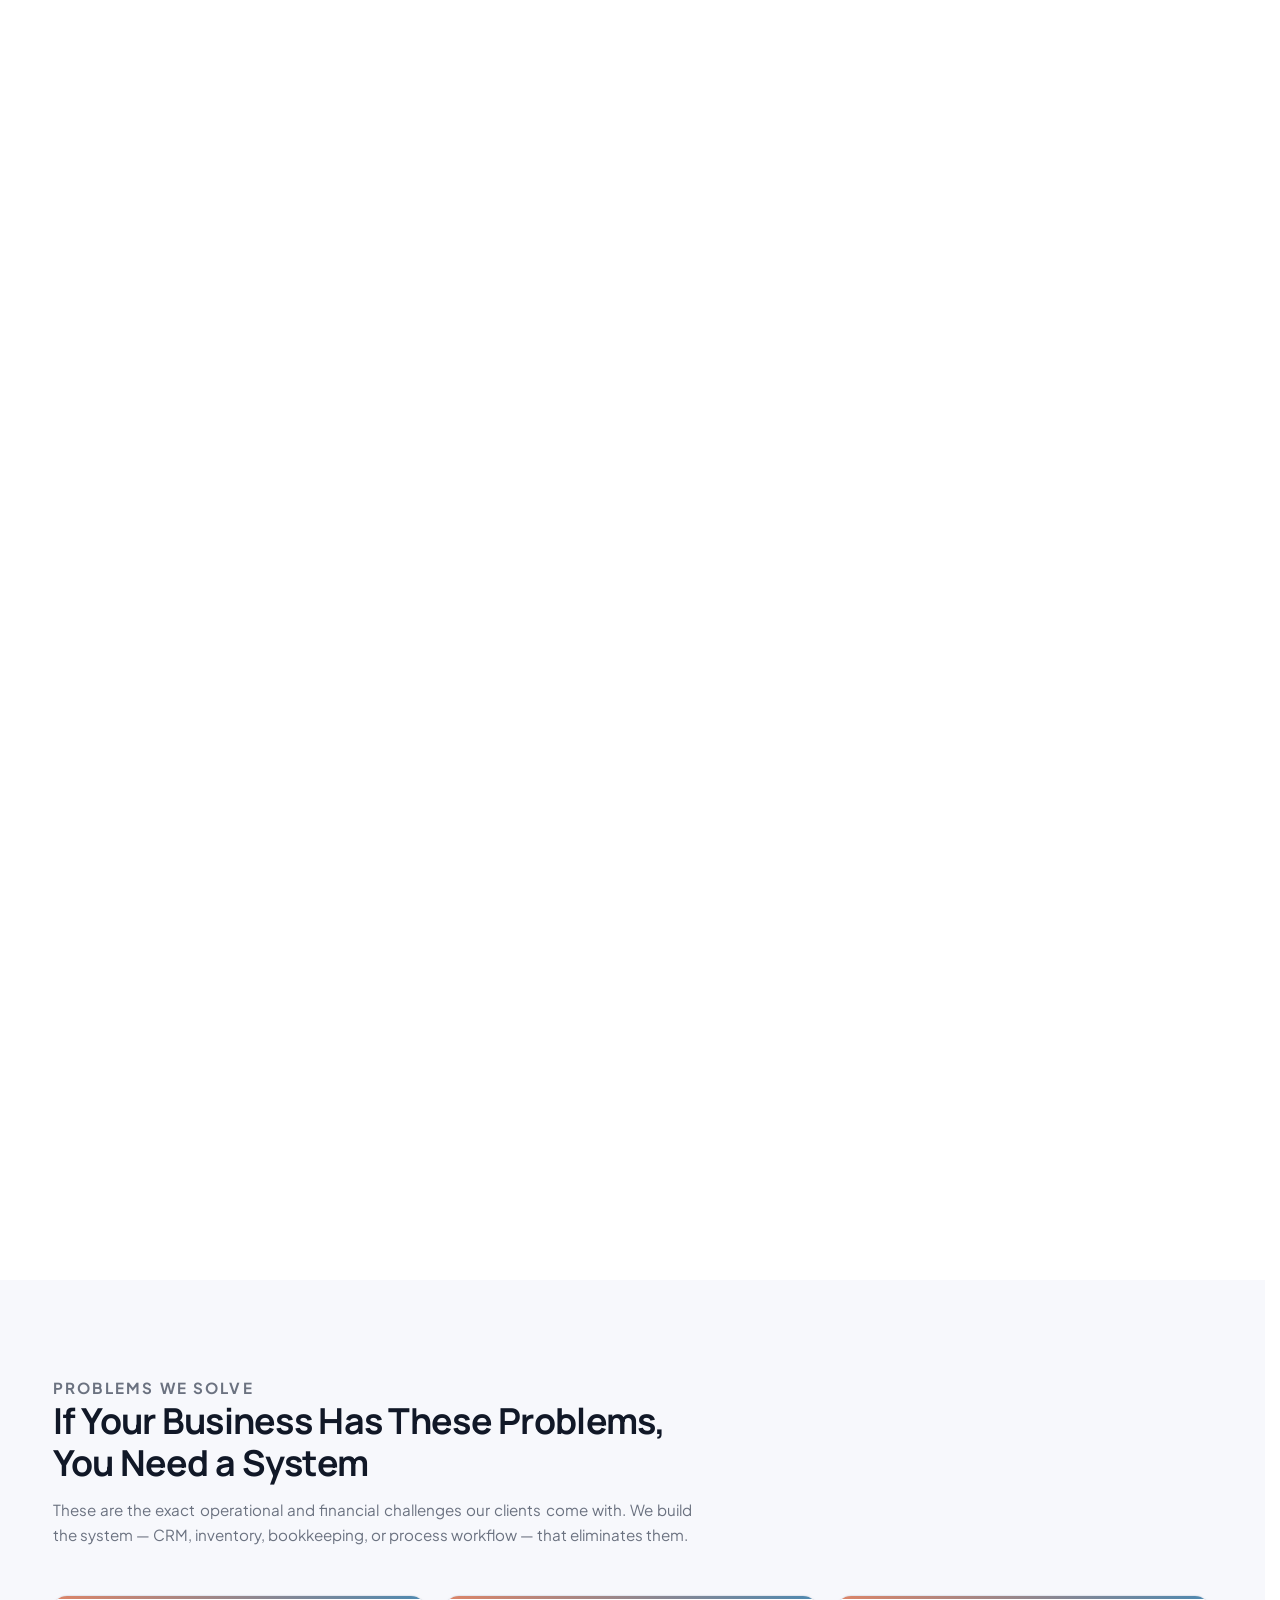
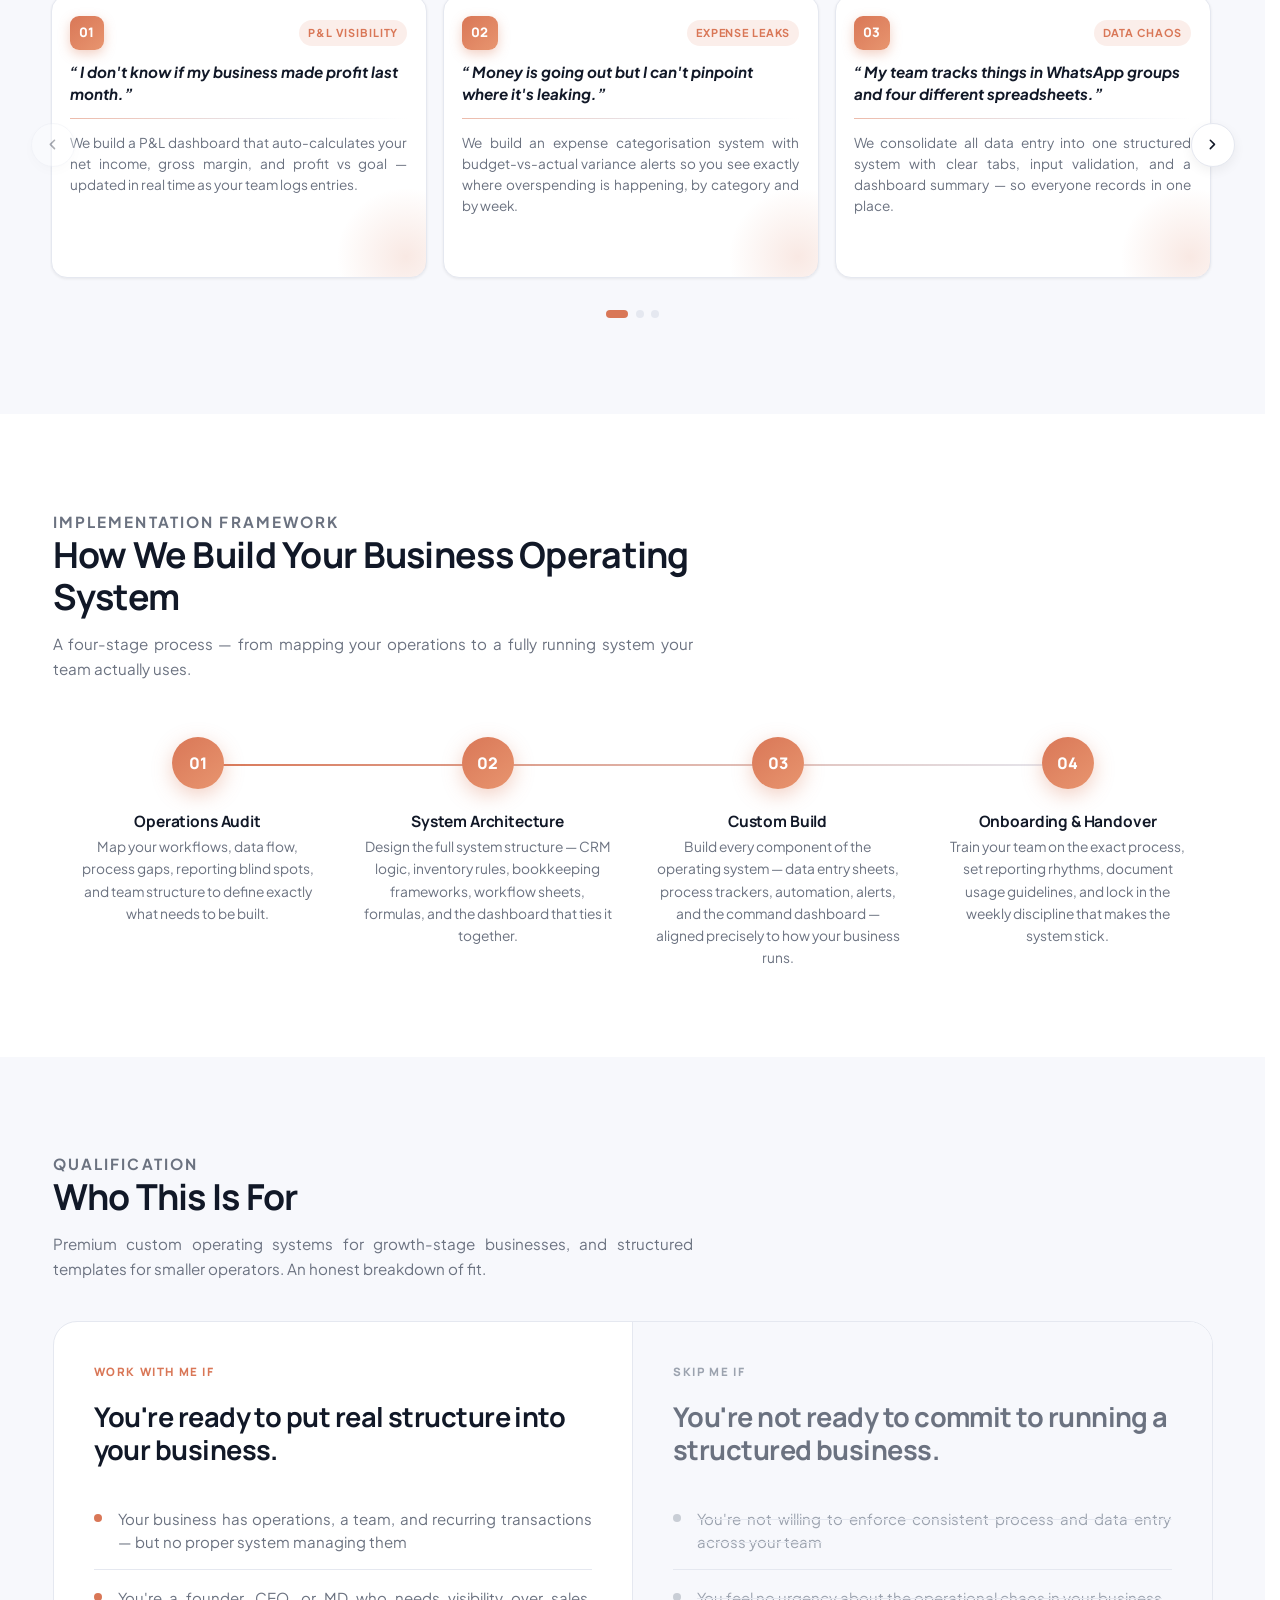
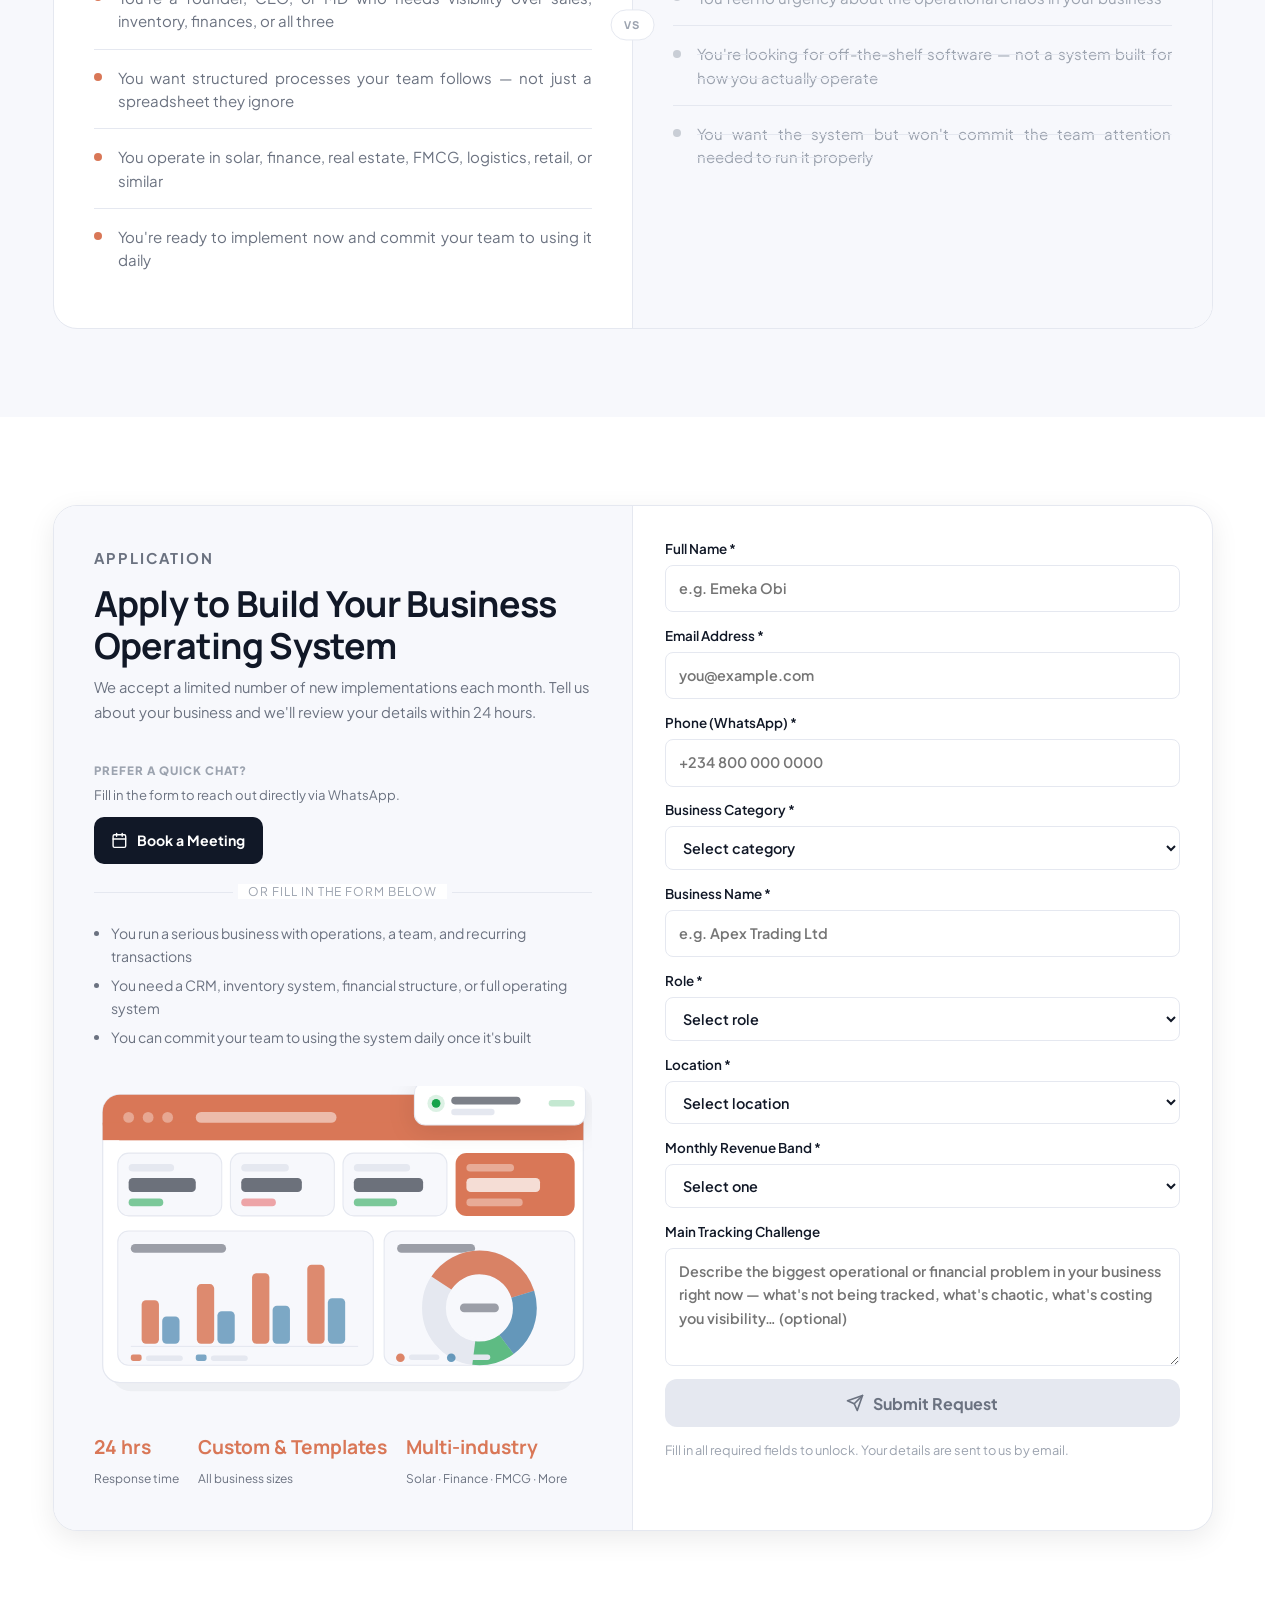
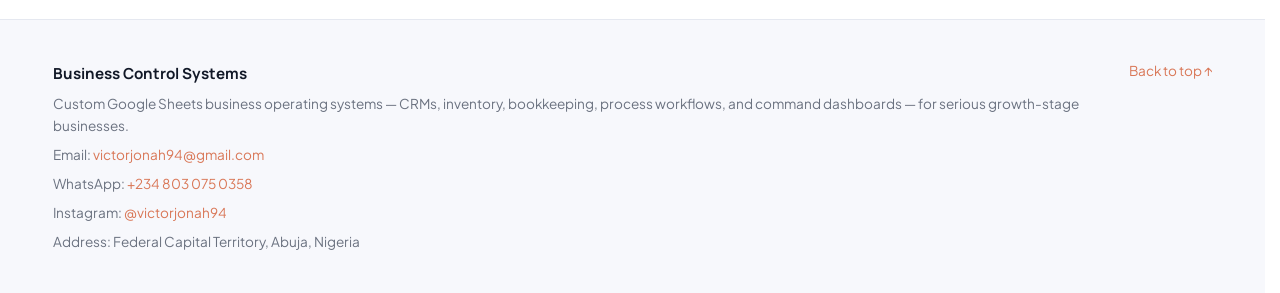
==== commit 3e416d58: "Resolve merge conflict — keep pain-point hero and UI polish from PR #28 https://claude.ai/code/sessi" ====
--- a/index.html
+++ b/index.html
@@ -11,6 +11,23 @@
     <link rel="preconnect" href="https://fonts.gstatic.com" crossorigin />
     <link href="https://fonts.googleapis.com/css2?family=Plus+Jakarta+Sans:wght@400;500;600;700;800&family=Manrope:wght@500;700;800&display=swap" rel="stylesheet" />
     <link rel="stylesheet" href="styles.css?v=20260507a" />
+    <!-- Meta Pixel Code -->
+    <script>
+    !function(f,b,e,v,n,t,s)
+    {if(f.fbq)return;n=f.fbq=function(){n.callMethod?
+    n.callMethod.apply(n,arguments):n.queue.push(arguments)};
+    if(!f._fbq)f._fbq=n;n.push=n;n.loaded=!0;n.version='2.0';
+    n.queue=[];t=b.createElement(e);t.async=!0;
+    t.src=v;s=b.getElementsByTagName(e)[0];
+    s.parentNode.insertBefore(t,s)}(window, document,'script',
+    'https://connect.facebook.net/en_US/fbevents.js');
+    fbq('init', '953175734001120');
+    fbq('track', 'PageView');
+    </script>
+    <noscript><img height="1" width="1" style="display:none"
+    src="https://www.facebook.com/tr?id=953175734001120&ev=PageView&noscript=1"
+    /></noscript>
+    <!-- End Meta Pixel Code -->
   </head>
   <body>
 
@@ -479,7 +496,6 @@
 
           <div class="about-cta reveal">
             <a class="btn btn-primary" href="#book">Work With Me</a>
-            <a class="btn btn-ghost" href="https://wa.me/2348030750358?text=Hi%20Victor%2C%20I%20saw%20your%20portfolio." target="_blank" rel="noopener">Message on WhatsApp</a>
           </div>
         </div>
       </section>
@@ -887,6 +903,7 @@
 
               <div class="contact-actions">
                 <p class="contact-actions-label">Prefer a quick chat?</p>
+                <p class="contact-actions-hint">Fill in the form to reach out directly via WhatsApp.</p>
                 <div class="contact-actions-row">
                   <a class="btn-contact btn-calendly" id="bookMeetingBtn" href="https://calendar.app.google/HoJJY7rCGpyxtco59" target="_blank" rel="noopener">
                     <svg viewBox="0 0 24 24" fill="none" stroke="currentColor" stroke-width="2" stroke-linecap="round" stroke-linejoin="round" aria-hidden="true"><rect x="3" y="4" width="18" height="18" rx="2"/><line x1="16" y1="2" x2="16" y2="6"/><line x1="8" y1="2" x2="8" y2="6"/><line x1="3" y1="10" x2="21" y2="10"/></svg>
--- a/styles.css
+++ b/styles.css
@@ -44,7 +44,7 @@
 *,*::before,*::after { box-sizing: border-box; }
 html,body { margin:0; padding:0; }
 html { overflow-y: scroll; scrollbar-gutter: stable; }
-body { overflow-x: hidden; }
+body { overflow-x: clip; }
 
 body {
   font-family: "Plus Jakarta Sans", system-ui, sans-serif;
@@ -338,33 +338,52 @@
 .hero-pain-list {
   list-style: none;
   padding: 0;
-  margin: 1.25rem 0 0;
-  display: flex;
-  flex-direction: column;
+  margin: 1.4rem 0 0;
+  display: grid;
+  grid-template-columns: 1fr 1fr;
+  gap: .5rem;
+}
+.hero-pain-list li {
+  display: flex;
+  align-items: flex-start;
   gap: .55rem;
-}
-.hero-pain-list li {
-  display: flex;
-  align-items: flex-start;
-  gap: .6rem;
-  font-size: .92rem;
+  font-size: .82rem;
   color: var(--text-soft);
-  line-height: 1.5;
+  line-height: 1.45;
+  background: var(--surface);
+  border: 1px solid var(--line);
+  border-radius: 10px;
+  padding: .65rem .75rem;
+  transition: border-color .2s;
+}
+.hero-pain-list li:hover {
+  border-color: rgba(217,119,87,.35);
 }
 .pain-x {
   flex-shrink: 0;
-  font-style: normal;
-  font-weight: 700;
+  display: inline-flex;
+  align-items: center;
+  justify-content: center;
+  width: 18px;
+  height: 18px;
+  border-radius: 50%;
+  background: rgba(217,119,87,.12);
   color: var(--brand);
-  font-size: .85rem;
+  font-size: .65rem;
+  font-weight: 800;
   margin-top: .1rem;
+  letter-spacing: 0;
 }
 .hero-pain-bridge {
-  margin: 1.1rem 0 1rem;
-  font-size: .97rem;
+  margin: 1.2rem 0 1.1rem;
+  font-size: .95rem;
   font-weight: 600;
   color: var(--text);
   font-family: "Manrope", sans-serif;
+  padding: .75rem 1rem;
+  background: color-mix(in srgb, var(--brand) 8%, var(--surface));
+  border-left: 3px solid var(--brand);
+  border-radius: 0 8px 8px 0;
 }
 .hero-cta {
   margin-top: 1.5rem;
@@ -1159,6 +1178,11 @@
   text-transform: uppercase;
   letter-spacing: .09em;
   color: var(--text-xsoft);
+  margin: 0 0 .3rem;
+}
+.contact-actions-hint {
+  font-size: .82rem;
+  color: var(--text-soft);
   margin: 0 0 .65rem;
 }
 .contact-actions-row {
@@ -1565,6 +1589,7 @@
 /* ── Responsive ─────────────────────────────────────────────────────────── */
 @media (max-width: 1020px) {
   .hero-shell   { grid-template-columns: 1fr; }
+  .hero-pain-list { grid-template-columns: 1fr 1fr; }
   .form-wrap    { grid-template-columns: 1fr; }
   .form-left    { border-right: none; border-bottom: 1px solid var(--line); }
   .process-flow { grid-template-columns: repeat(2,1fr); }
@@ -1626,11 +1651,17 @@
   .btn-contact    { justify-content: center; padding: .85rem 1rem; font-size: .92rem; }
 
   /* Hero */
-  .hero          { padding-top: 2rem; padding-bottom: 1.5rem; }
-  .hero-content h1 { font-size: clamp(1.75rem, 7.2vw, 2.4rem); }
-  .hero-content .subheadline { font-size: .95rem; }
-  .hero-cta      { flex-direction: column; gap: .5rem; align-items: stretch; }
-  .hero-cta .btn { width: 100%; justify-content: center; padding: .95rem 1rem; }
+  .hero            { padding-top: 2rem; padding-bottom: 1.5rem; }
+  .hero-content    { padding: 1.5rem; }
+  .hero-content h1 { font-size: clamp(1.65rem, 6.8vw, 2.2rem); }
+  .hero-content .subheadline { font-size: .9rem; }
+  .hero-cta        { flex-direction: column; gap: .5rem; align-items: stretch; }
+  .hero-cta .btn   { width: 100%; justify-content: center; padding: .95rem 1rem; }
+  .hero-pain-list  { grid-template-columns: 1fr; gap: .4rem; margin-top: 1rem; }
+  .hero-pain-list li { font-size: .8rem; padding: .6rem .7rem; }
+  .hero-pain-bridge { font-size: .88rem; margin: .9rem 0 .9rem; }
+  .trust-row       { grid-template-columns: repeat(2, 1fr); }
+  .trust-row div:last-child { grid-column: 1 / -1; }
 
   /* Pain slider — compact card with peek of next, no side nav */
   .pain-slider .pain-card { flex: 0 0 76%; }
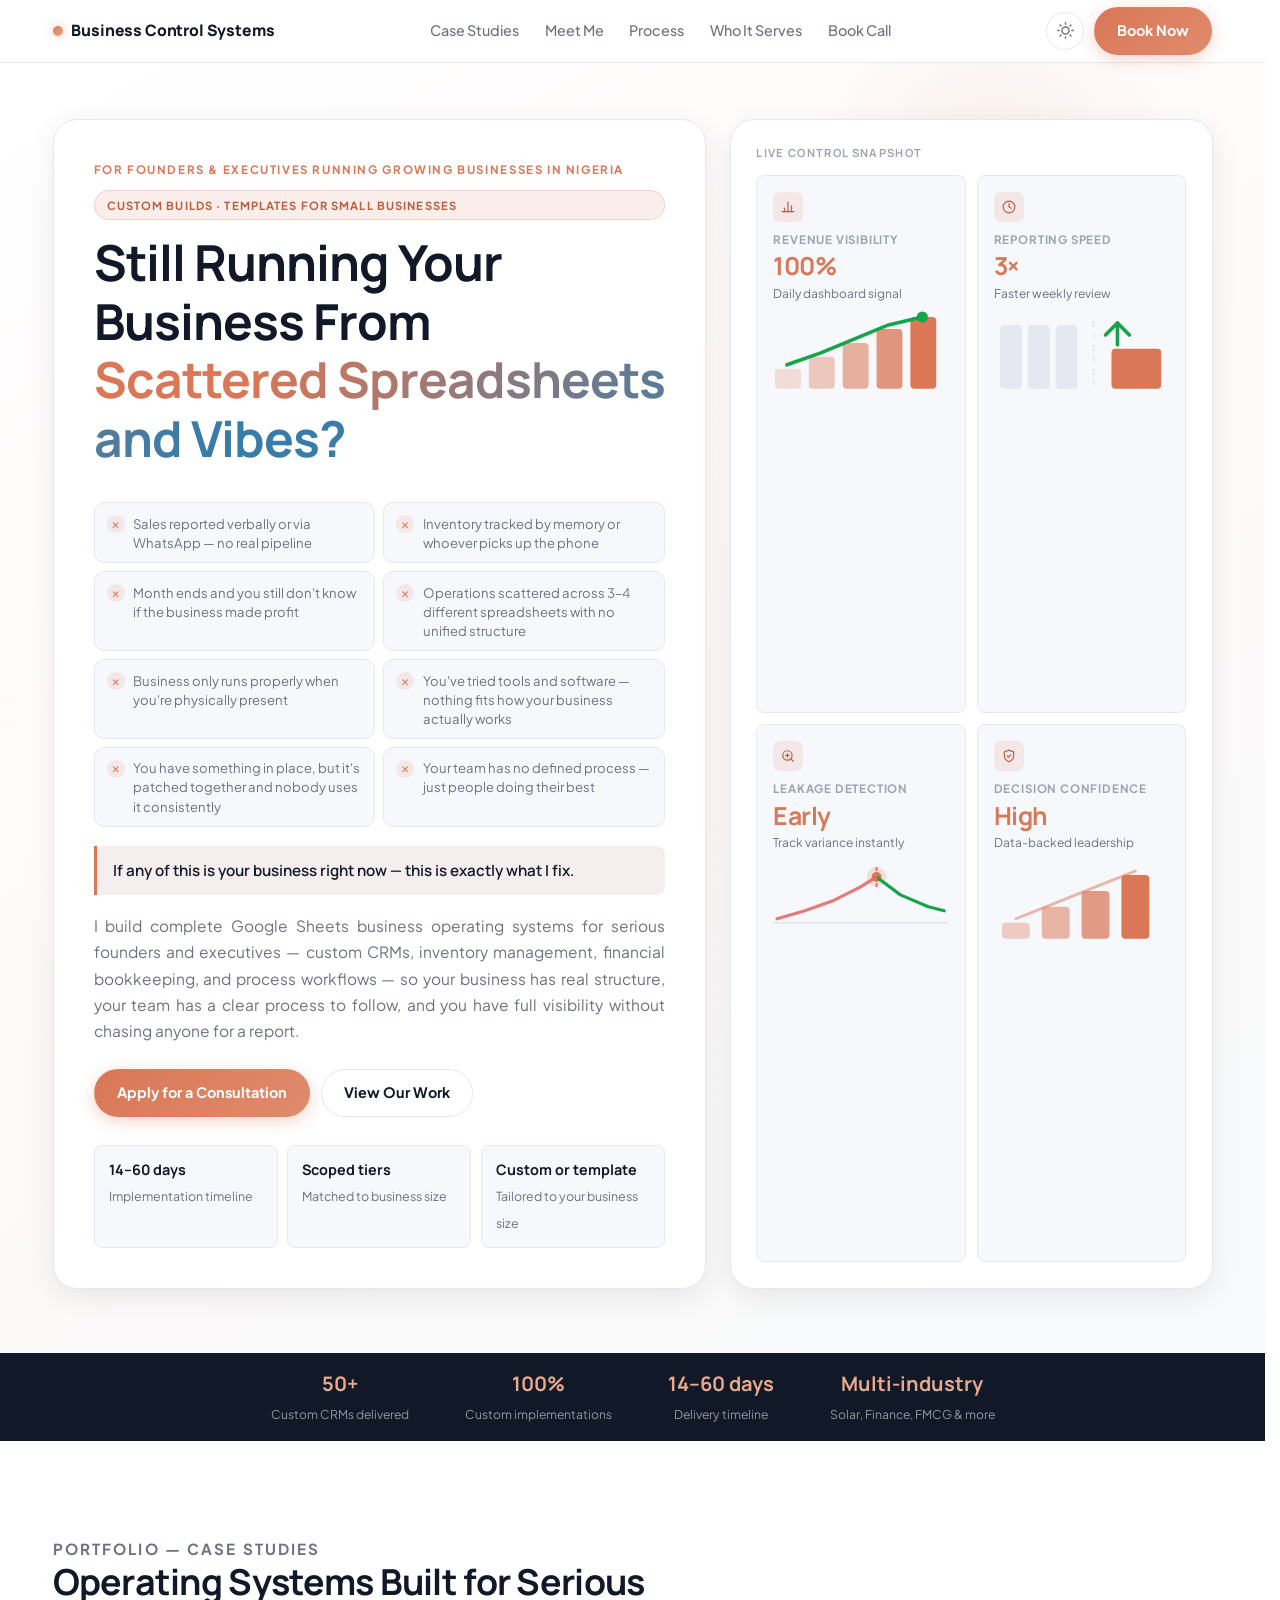
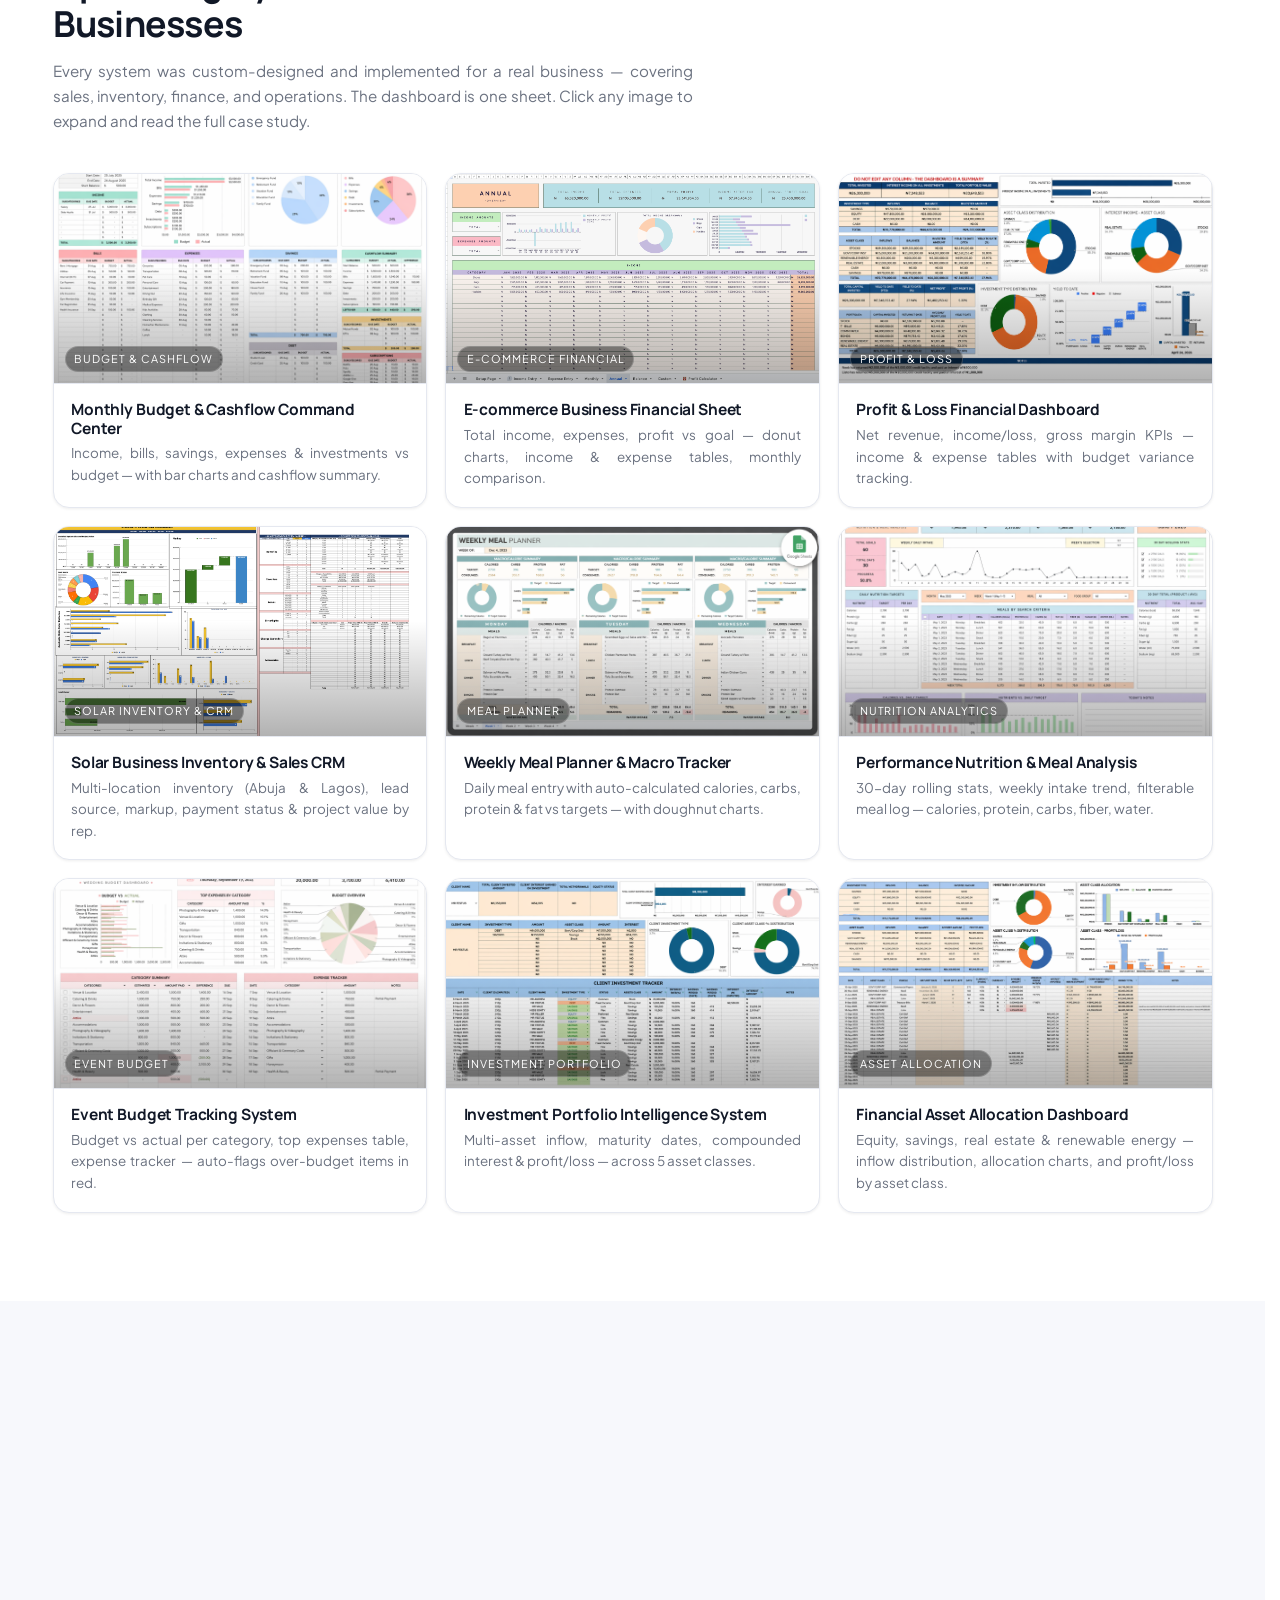
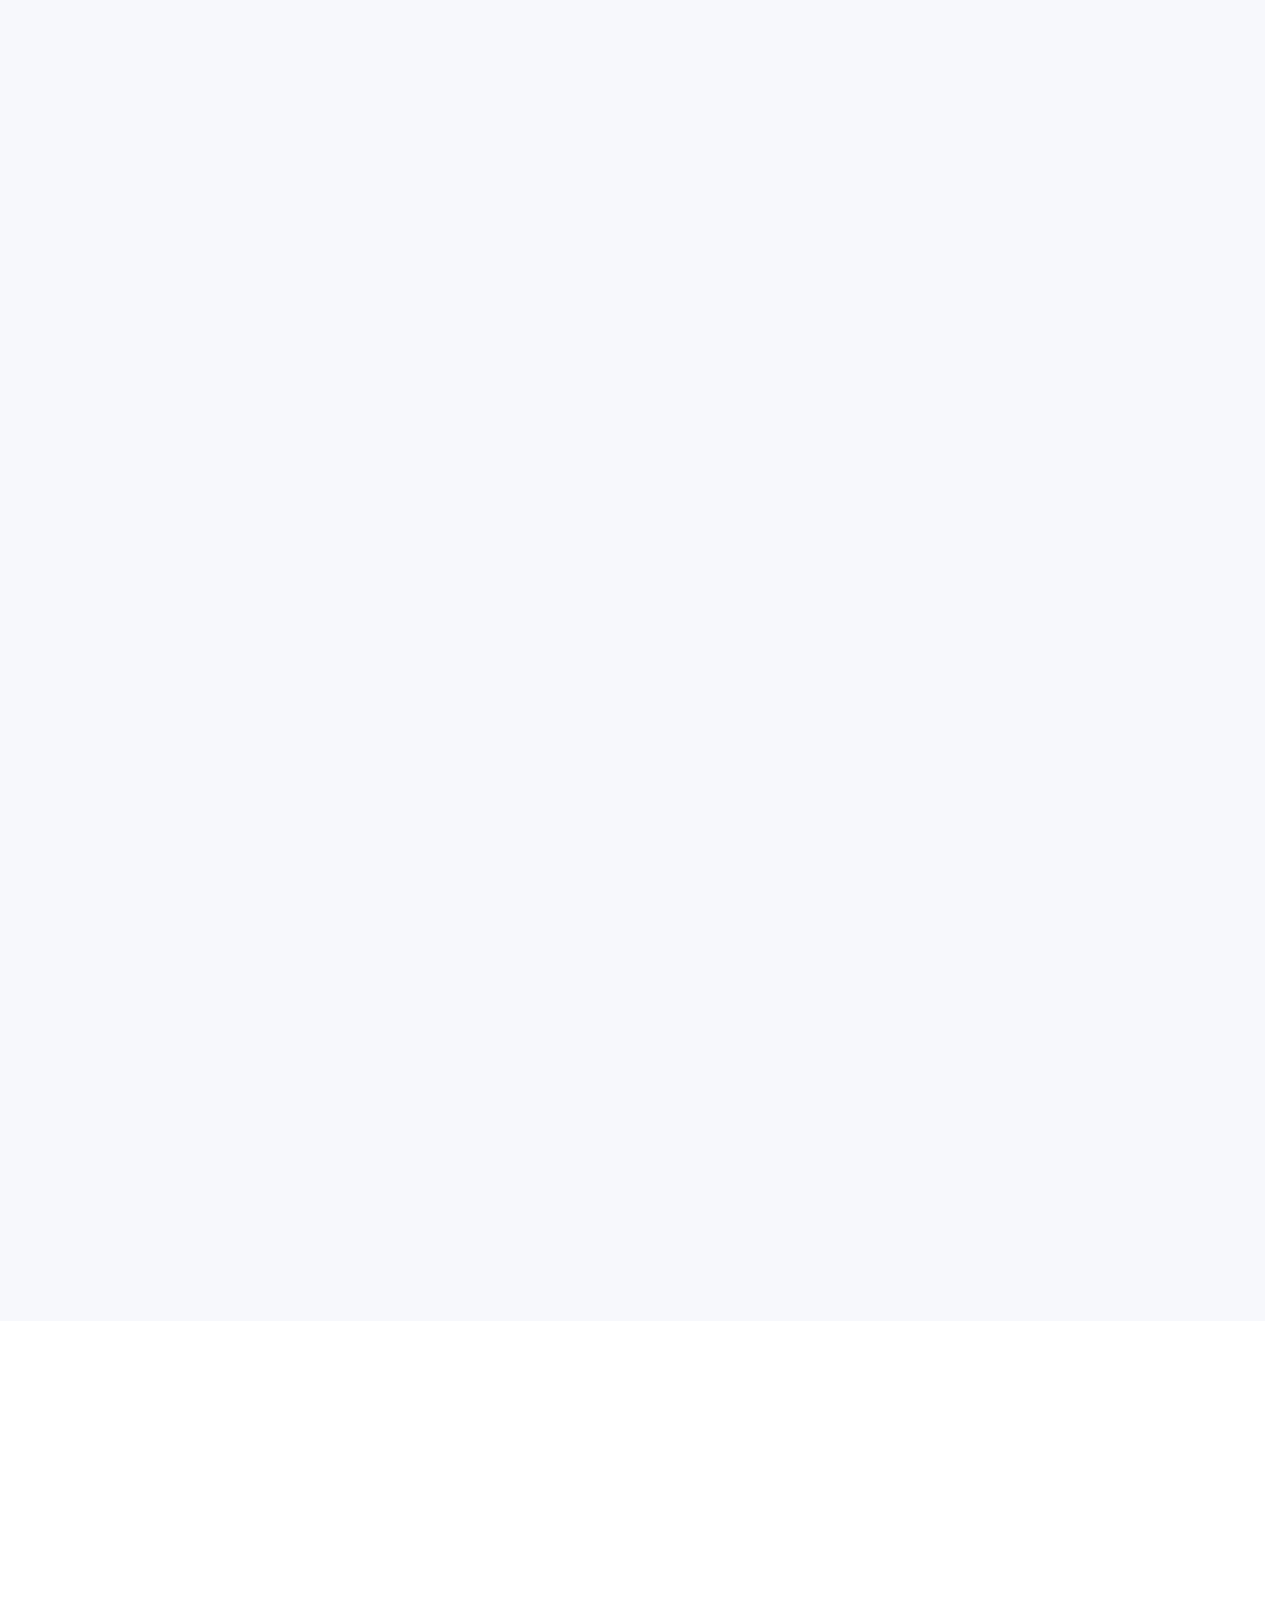
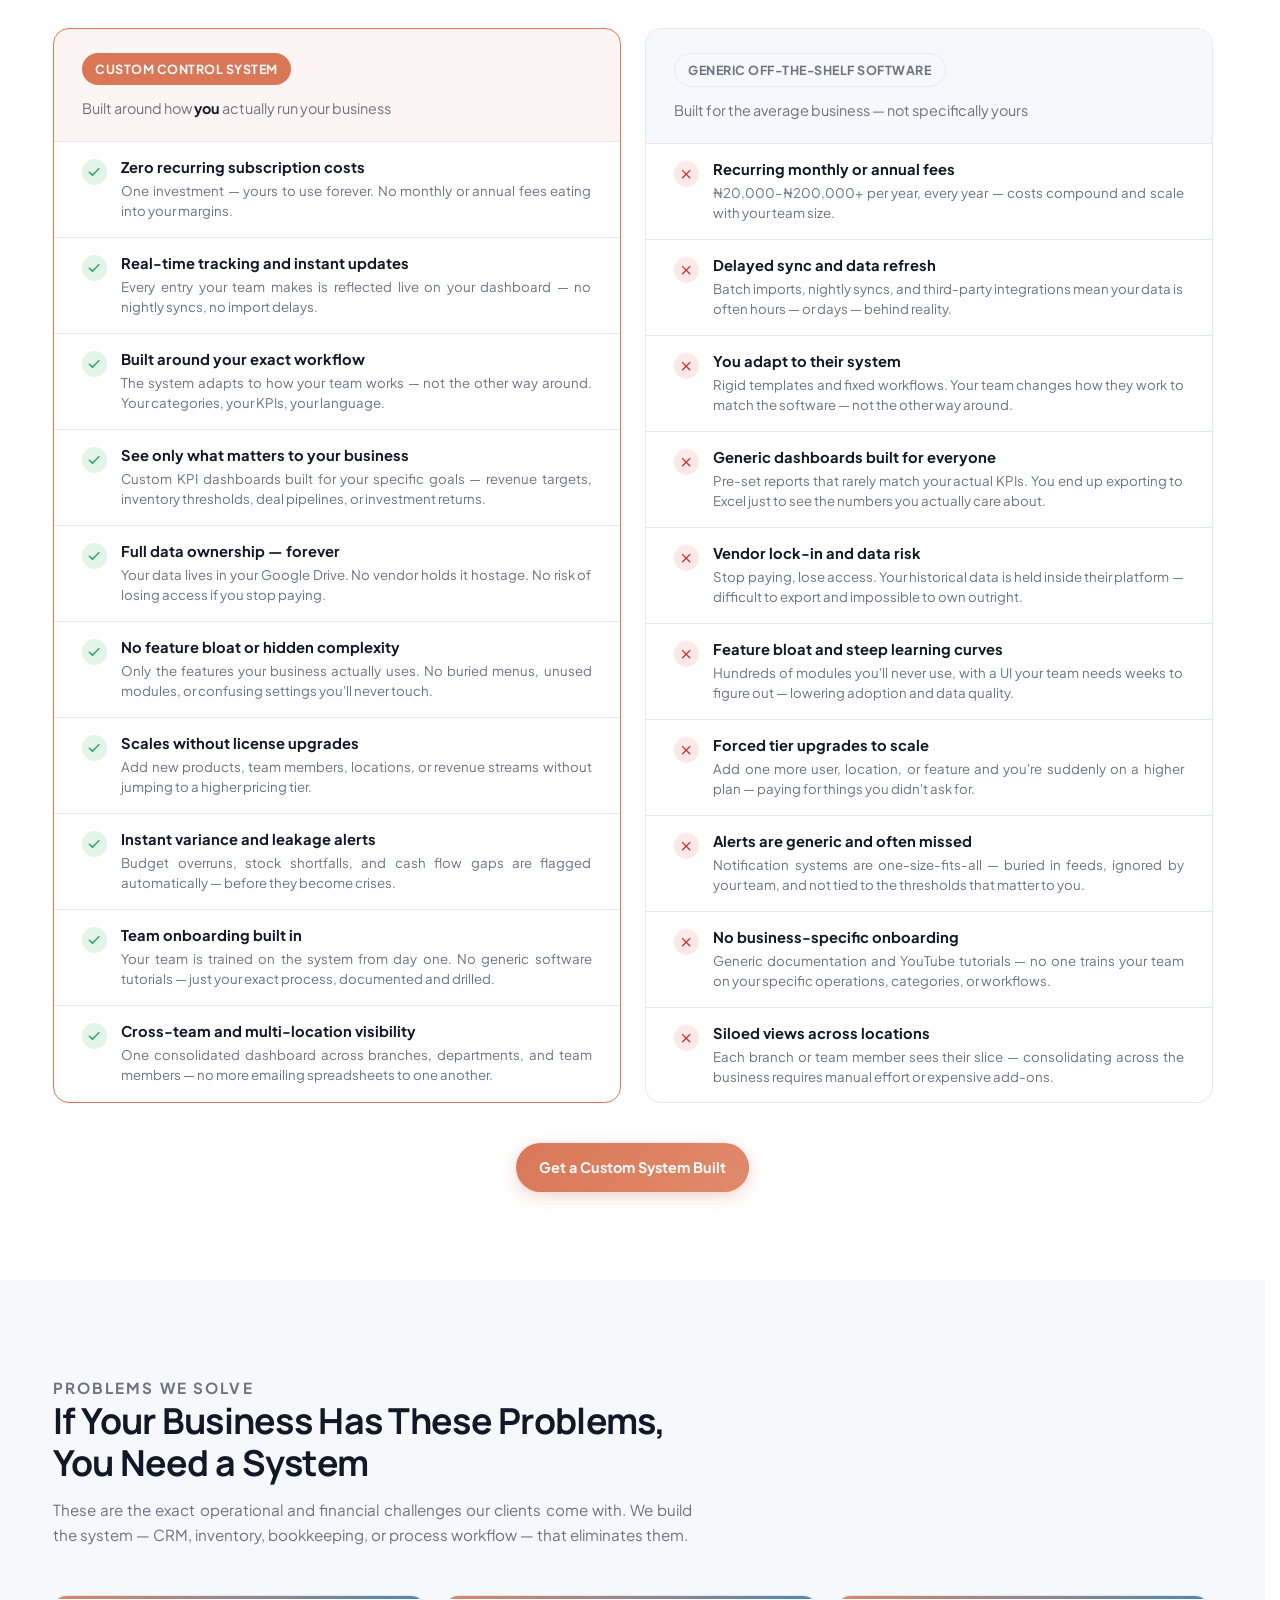
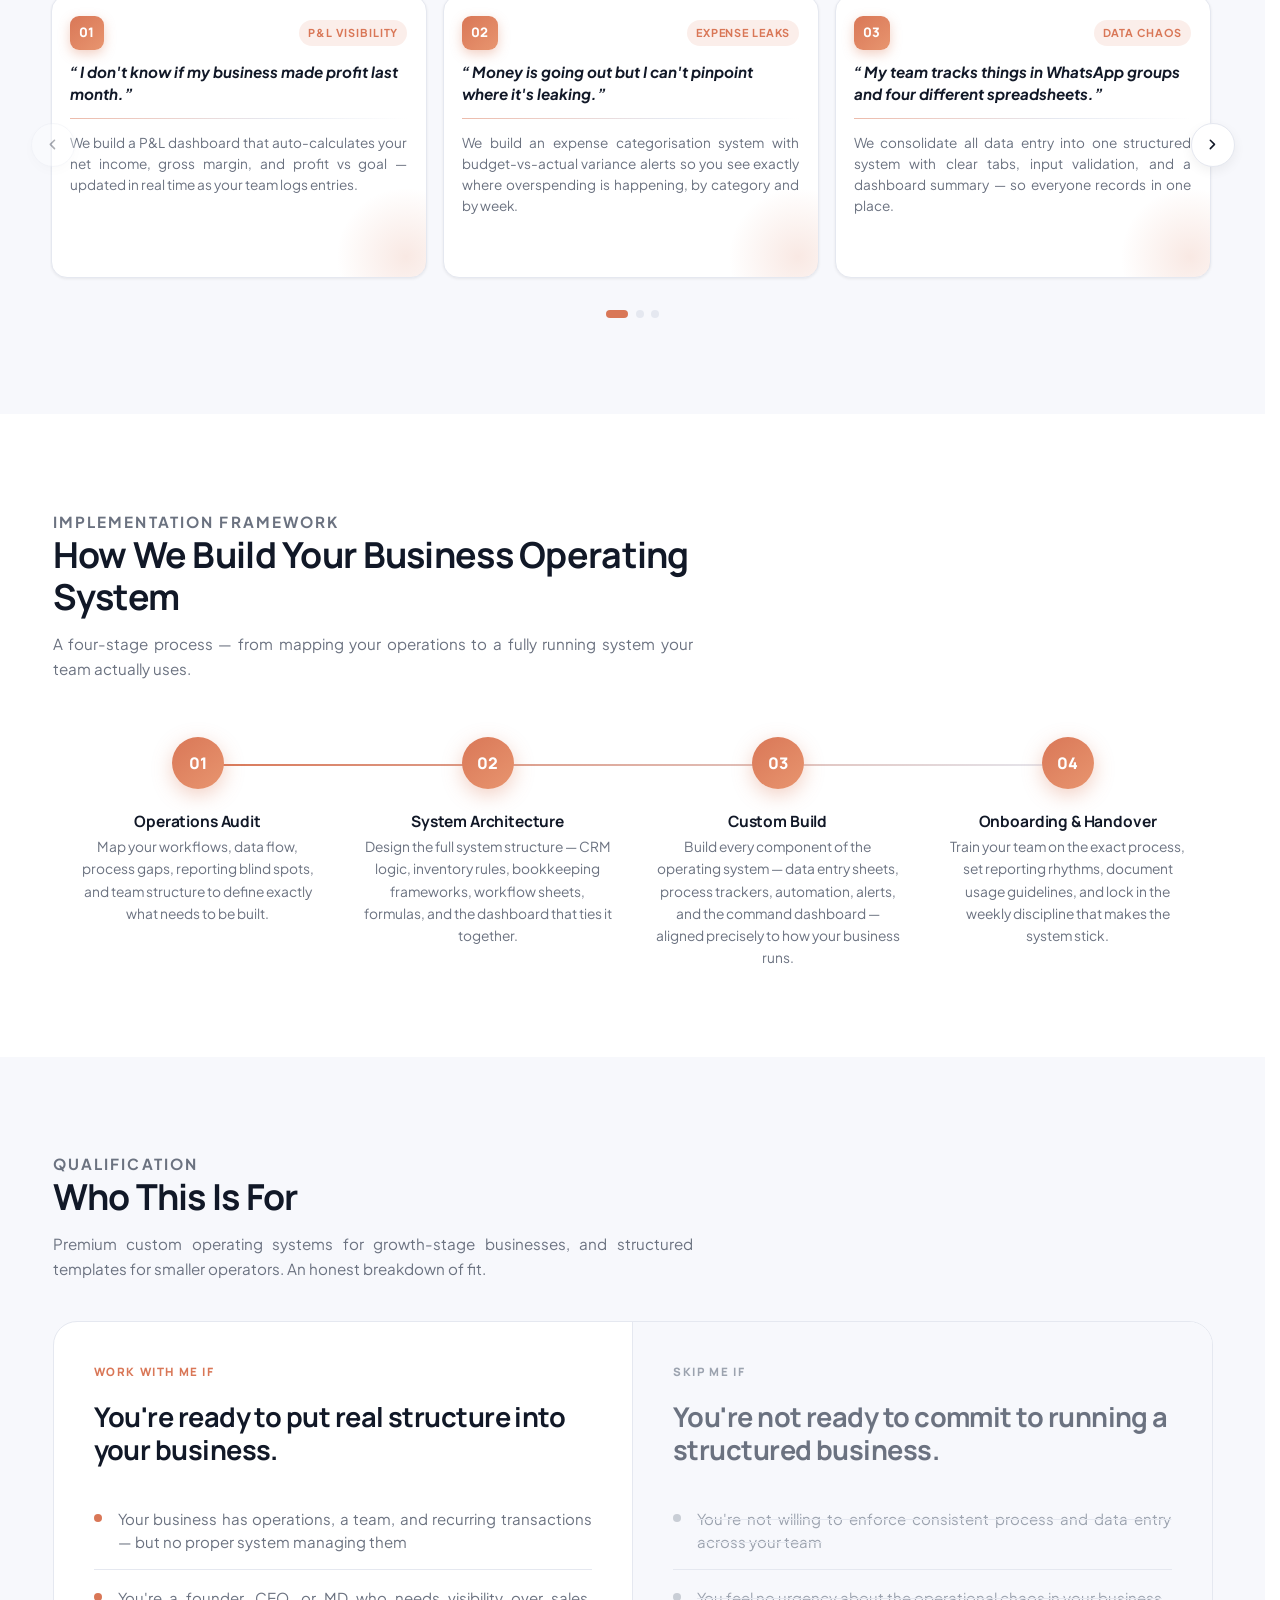
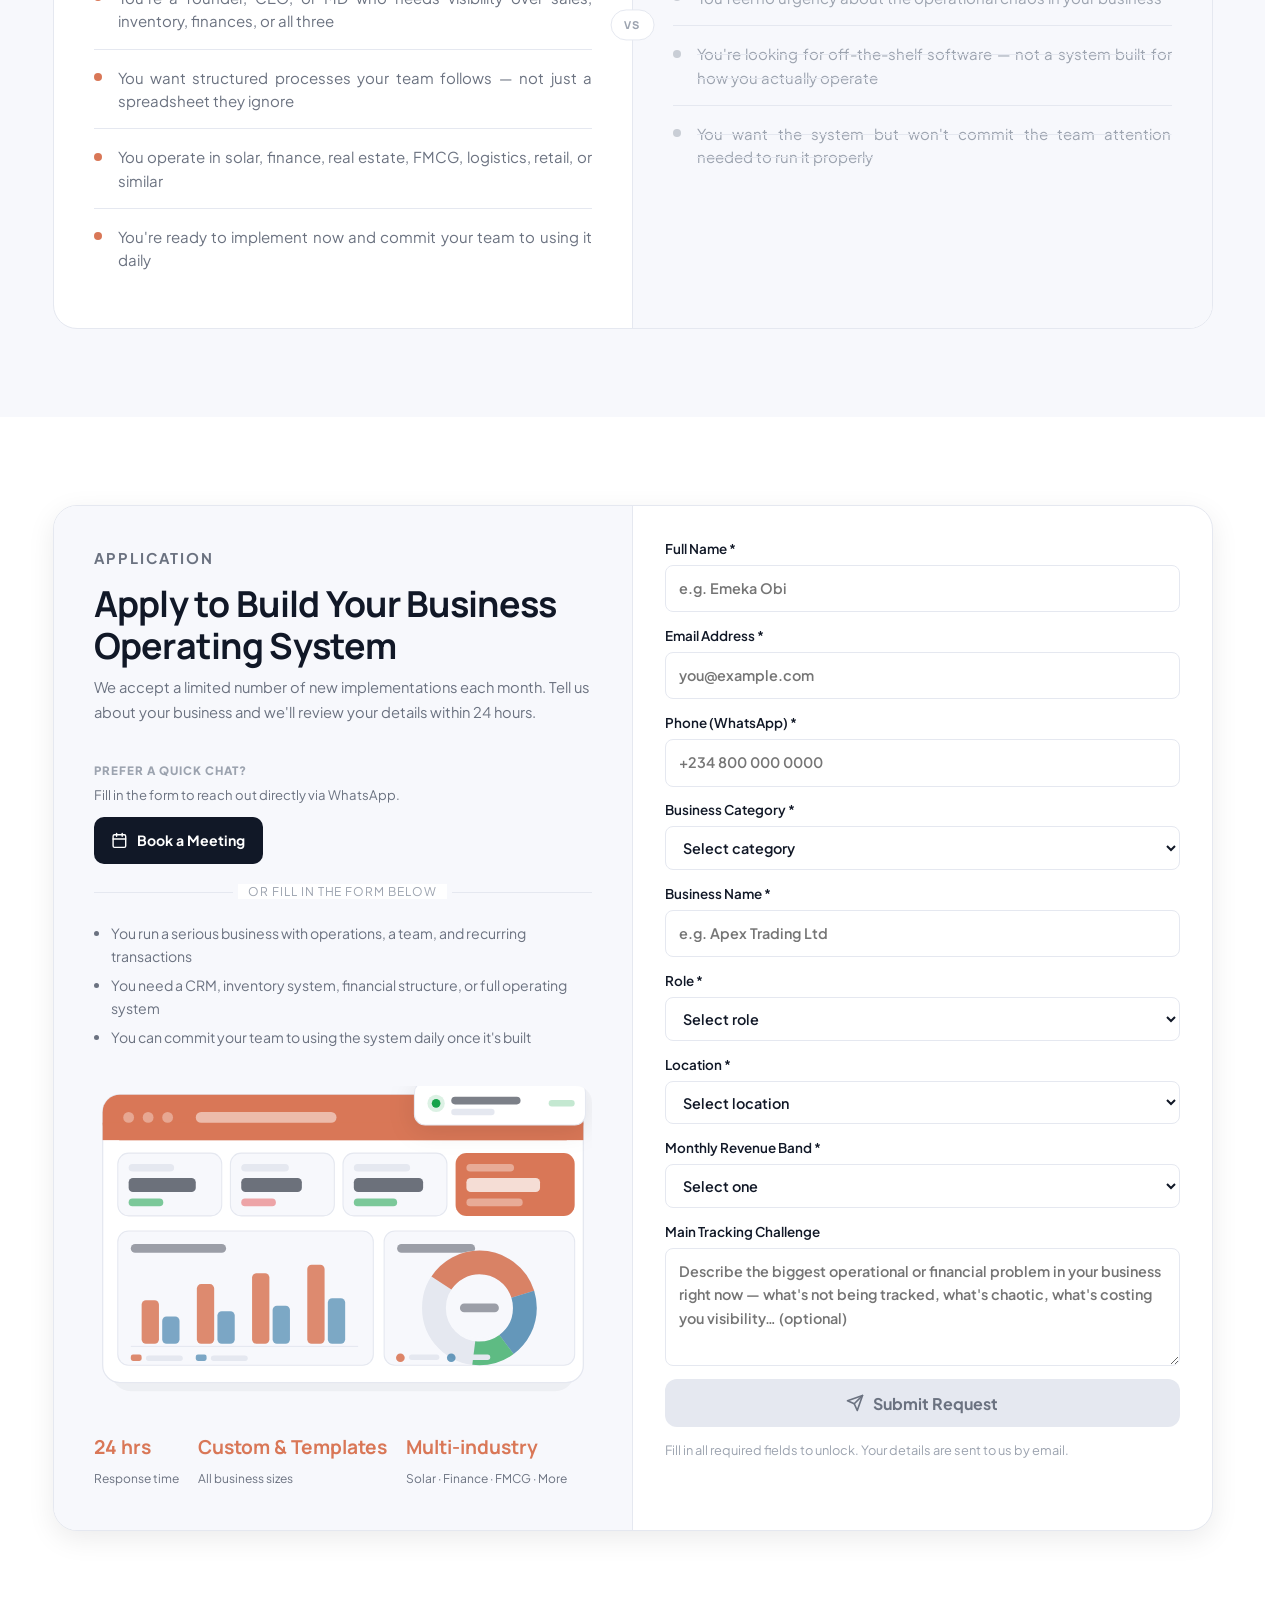
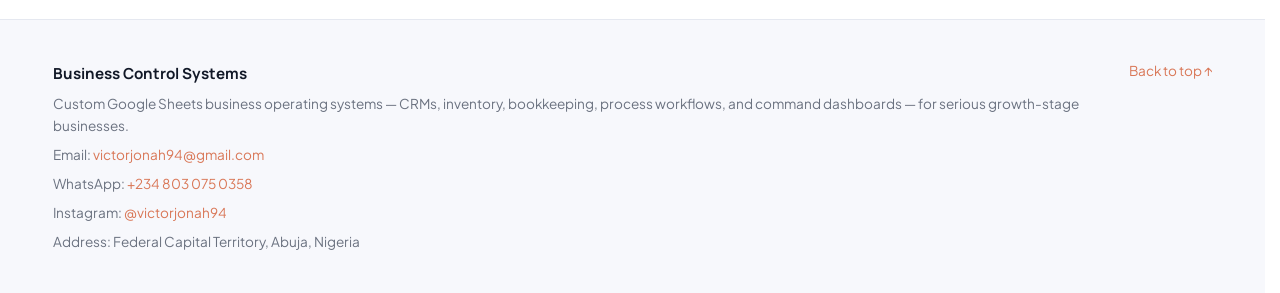
==== commit ea7adf57: "Update hero H1 — "scattered spreadsheets and vibes" https://claude.ai/code/session_011hxsZGL9iXpCVvr" ====
--- a/index.html
+++ b/index.html
@@ -73,7 +73,7 @@
         <div class="hero-content reveal show">
           <p class="eyebrow">For Founders &amp; Executives Running Growing Businesses in Nigeria</p>
           <span class="version-pill">Custom Builds · Templates for Small Businesses</span>
-          <h1>Still Running Your Business From <span class="text-gradient">WhatsApp Groups and Gut Feeling?</span></h1>
+          <h1>Still Running Your Business From <span class="text-gradient">Scattered Spreadsheets and Vibes?</span></h1>
 
           <ul class="hero-pain-list">
             <li><span class="pain-x">✕</span> Sales reported verbally or via WhatsApp — no real pipeline</li>
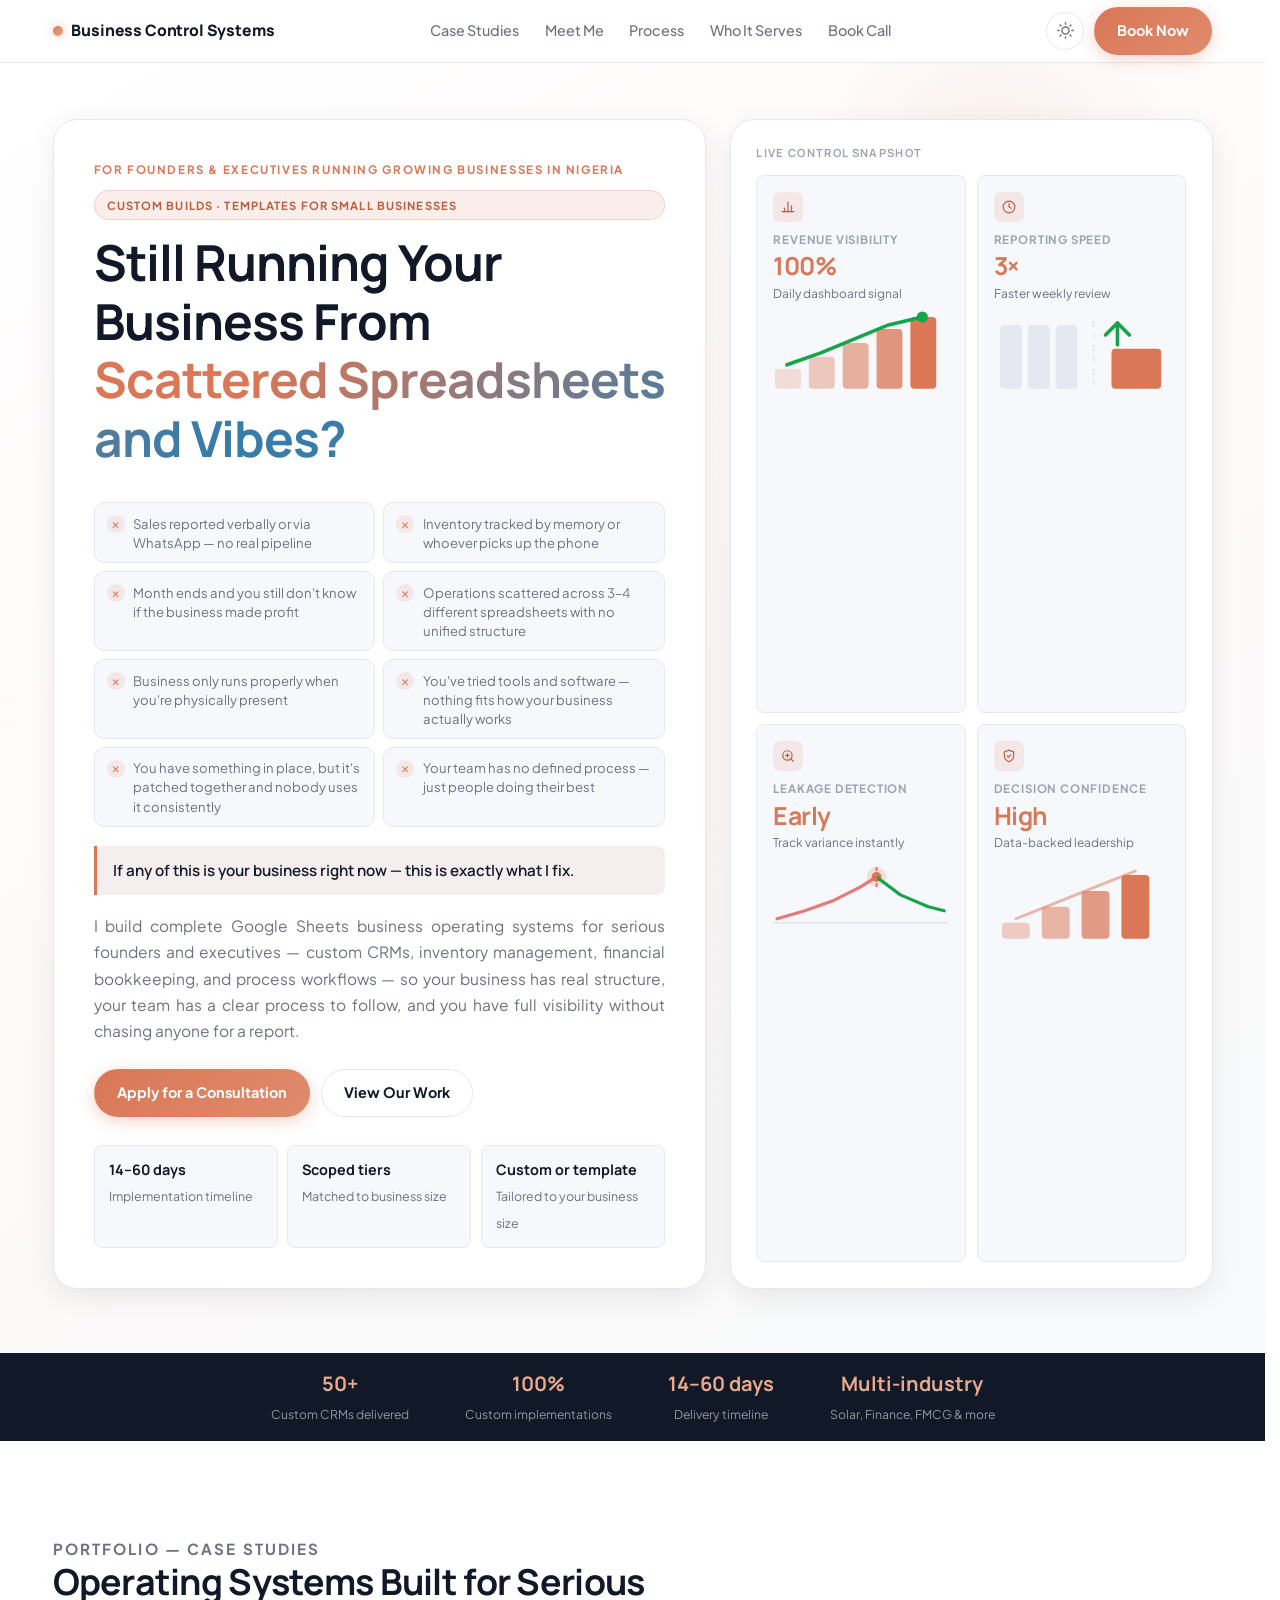
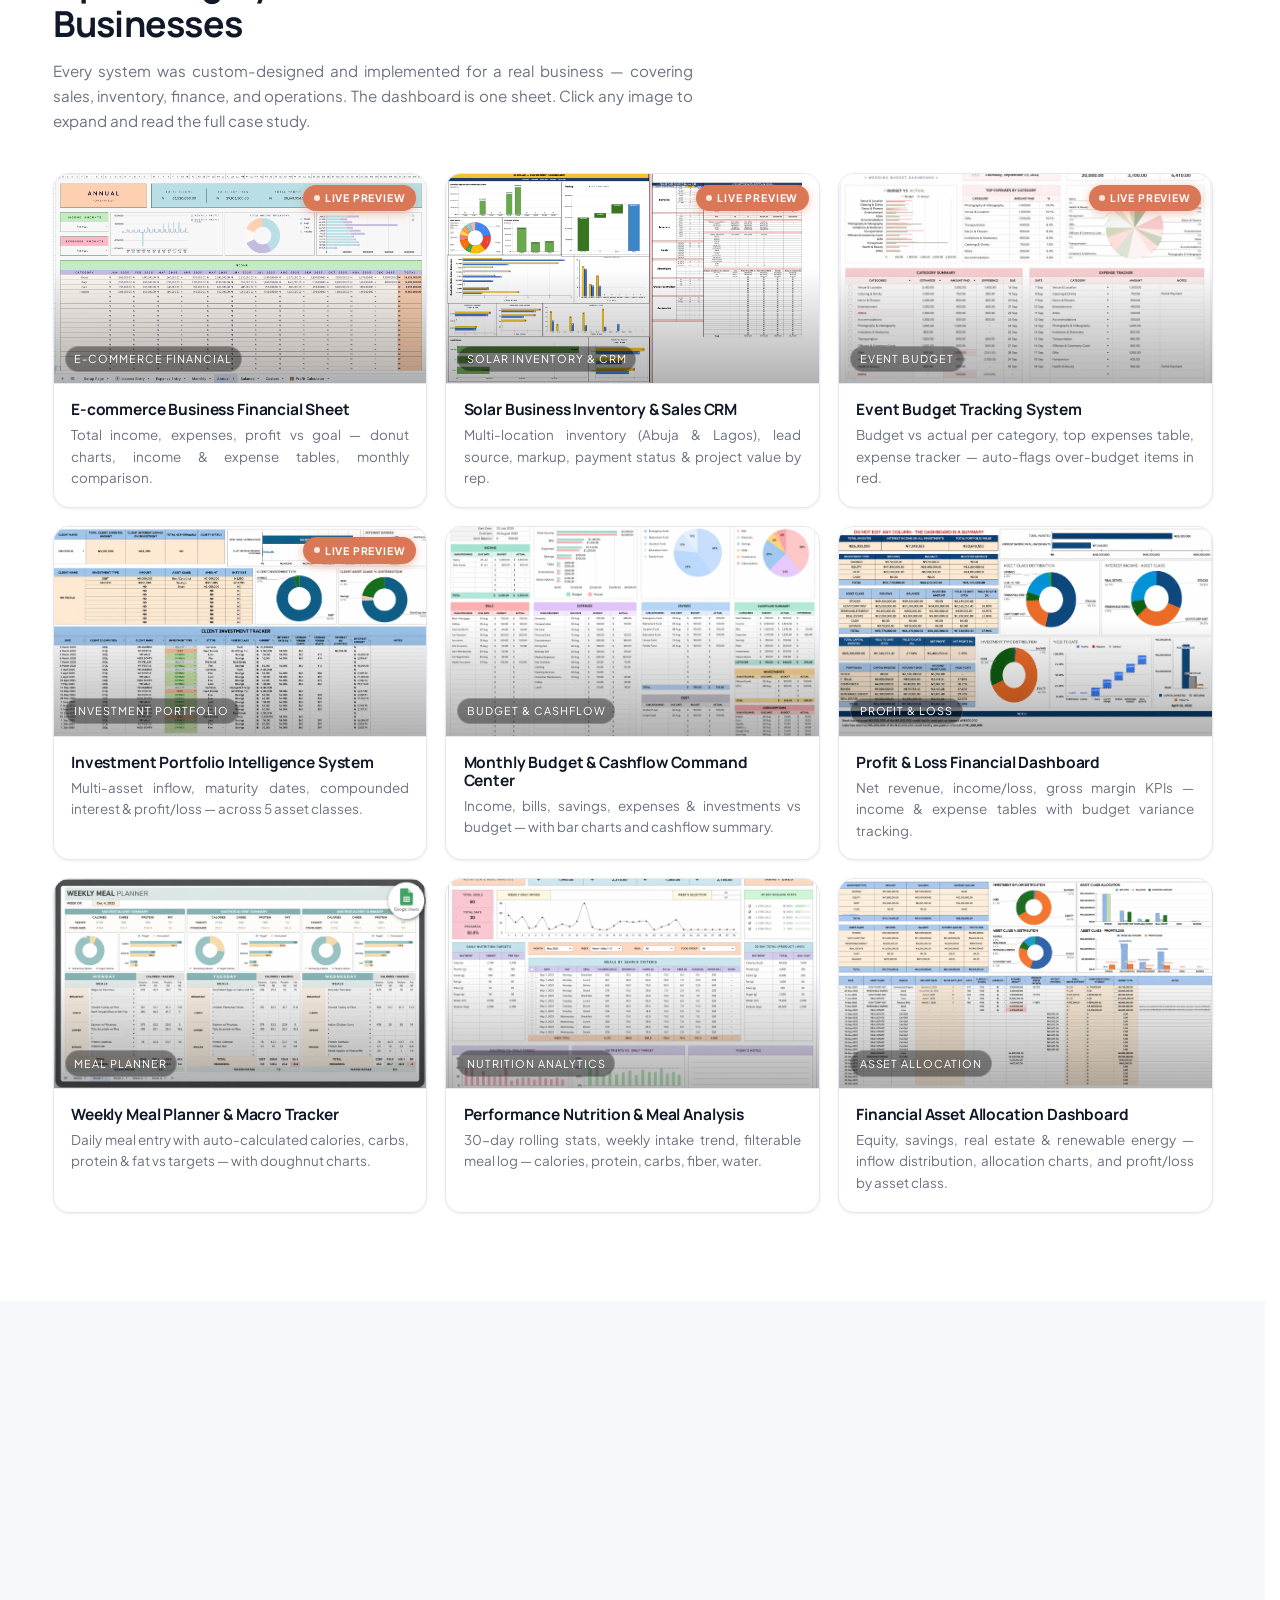
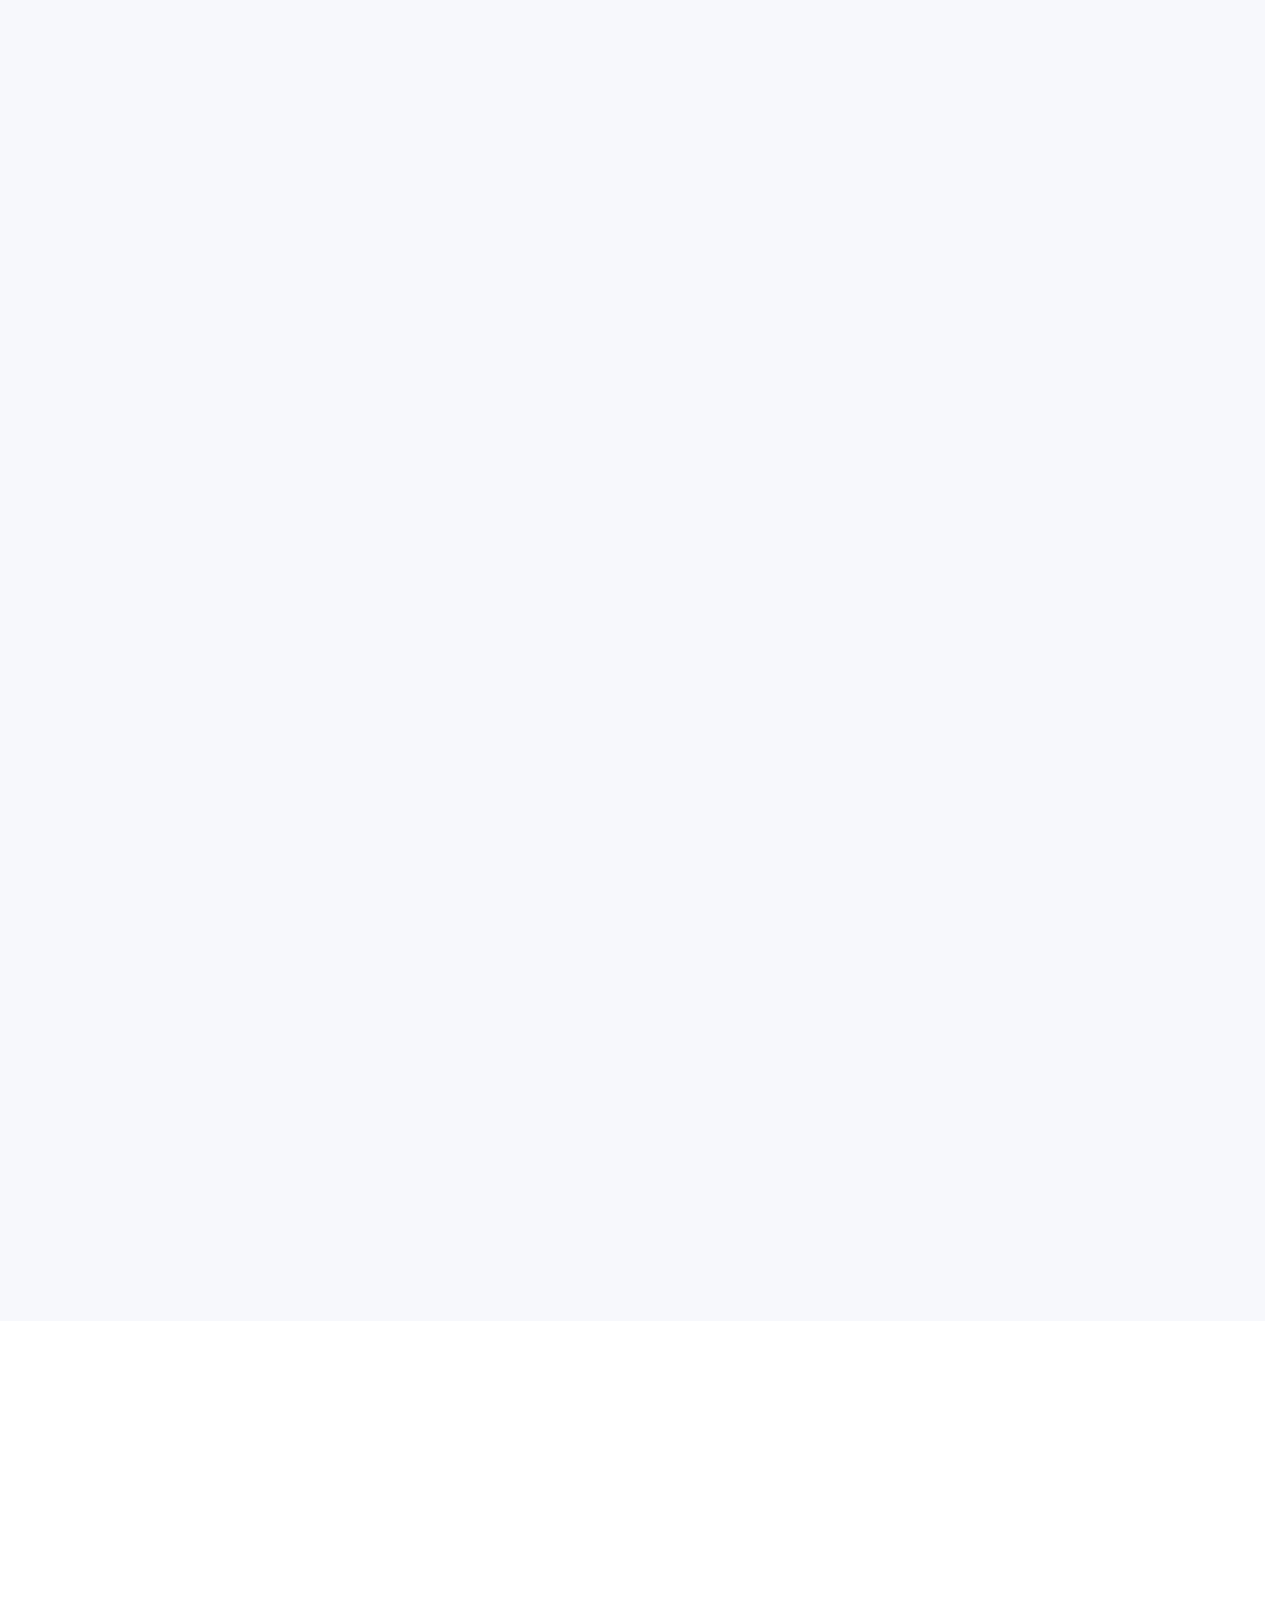
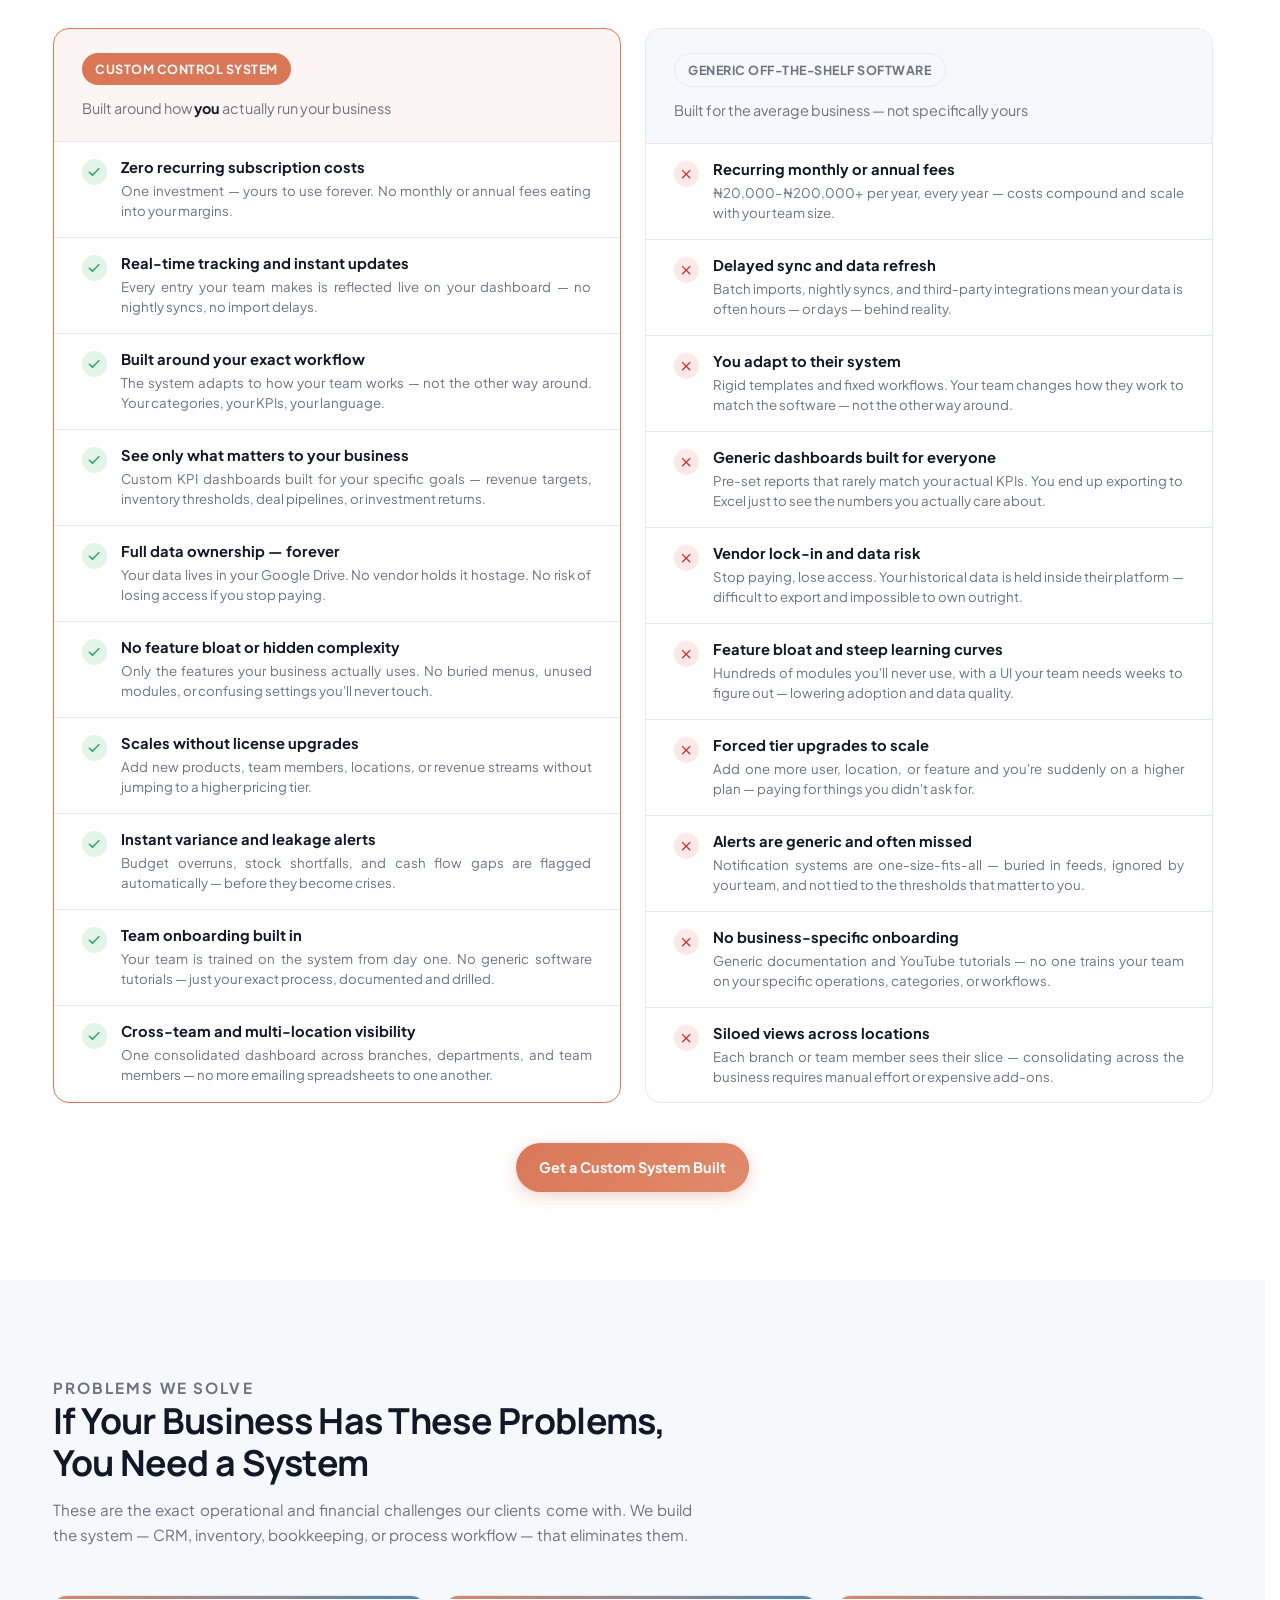
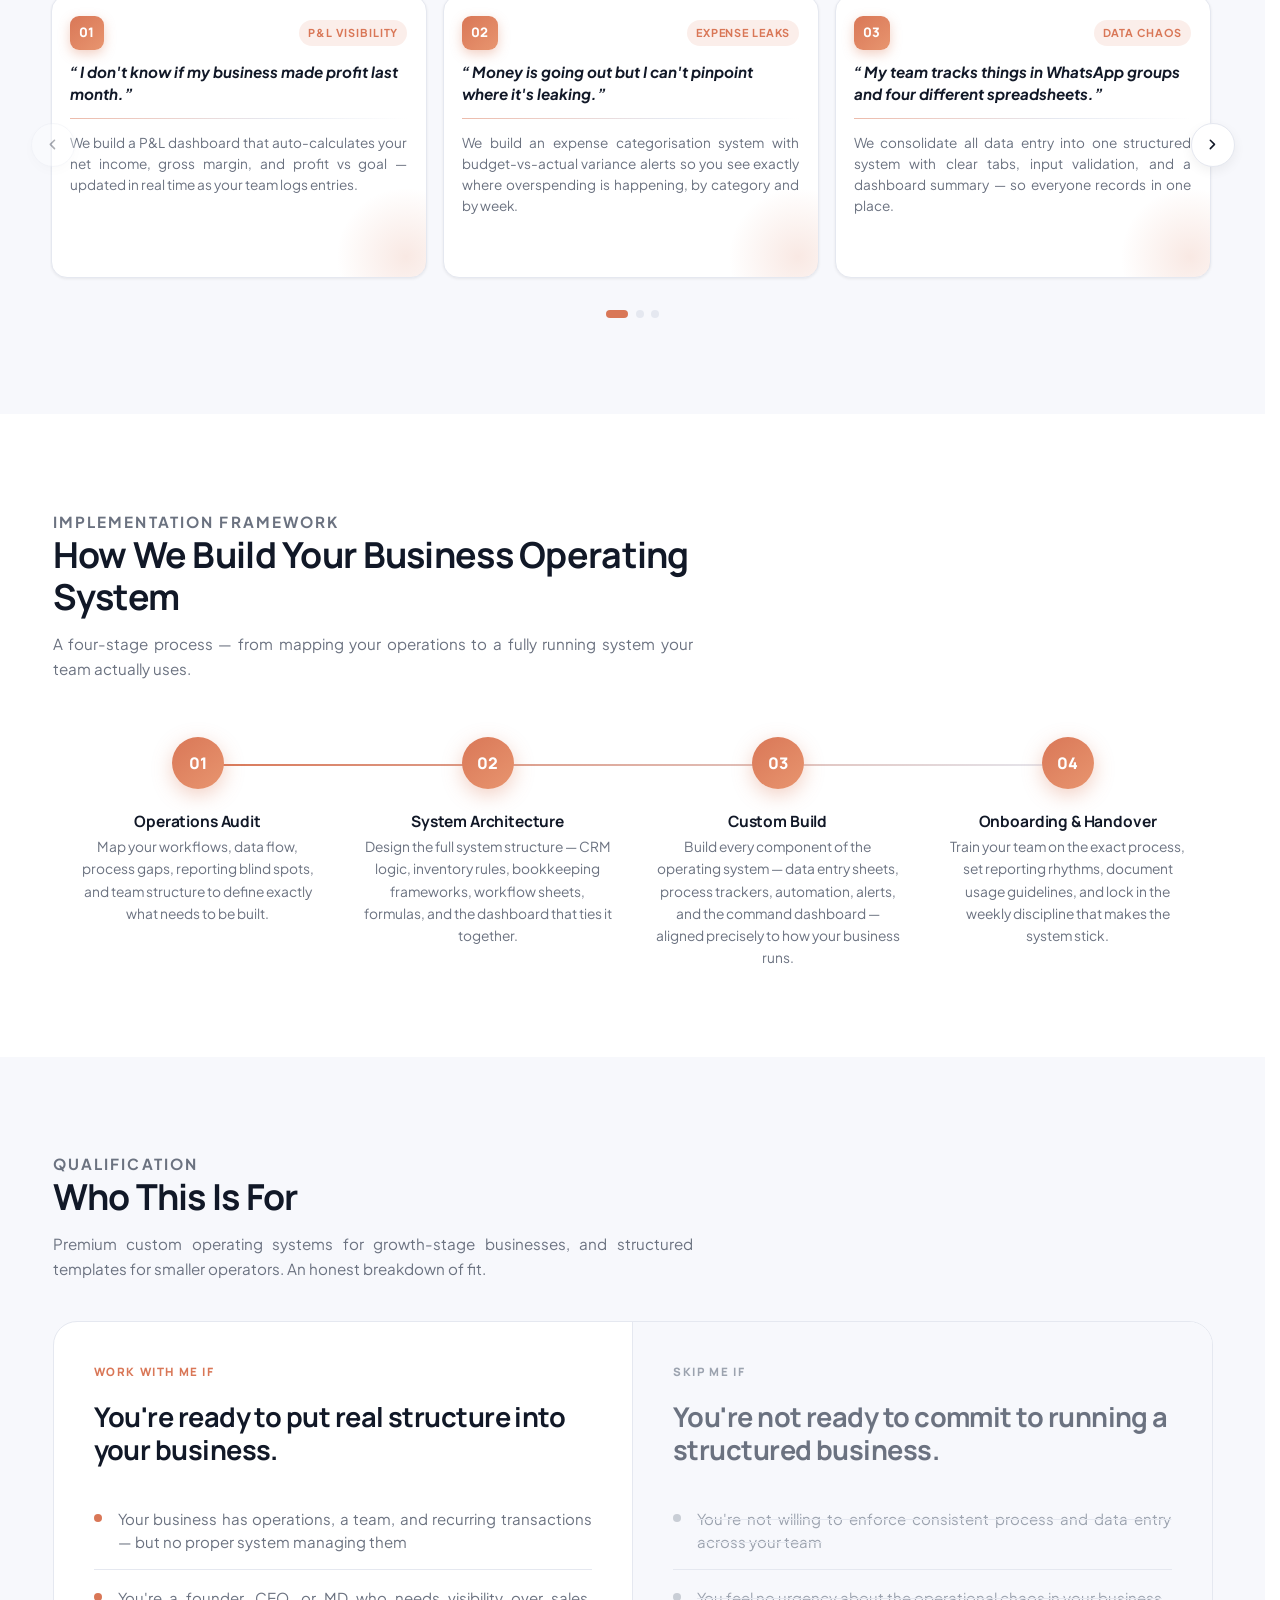
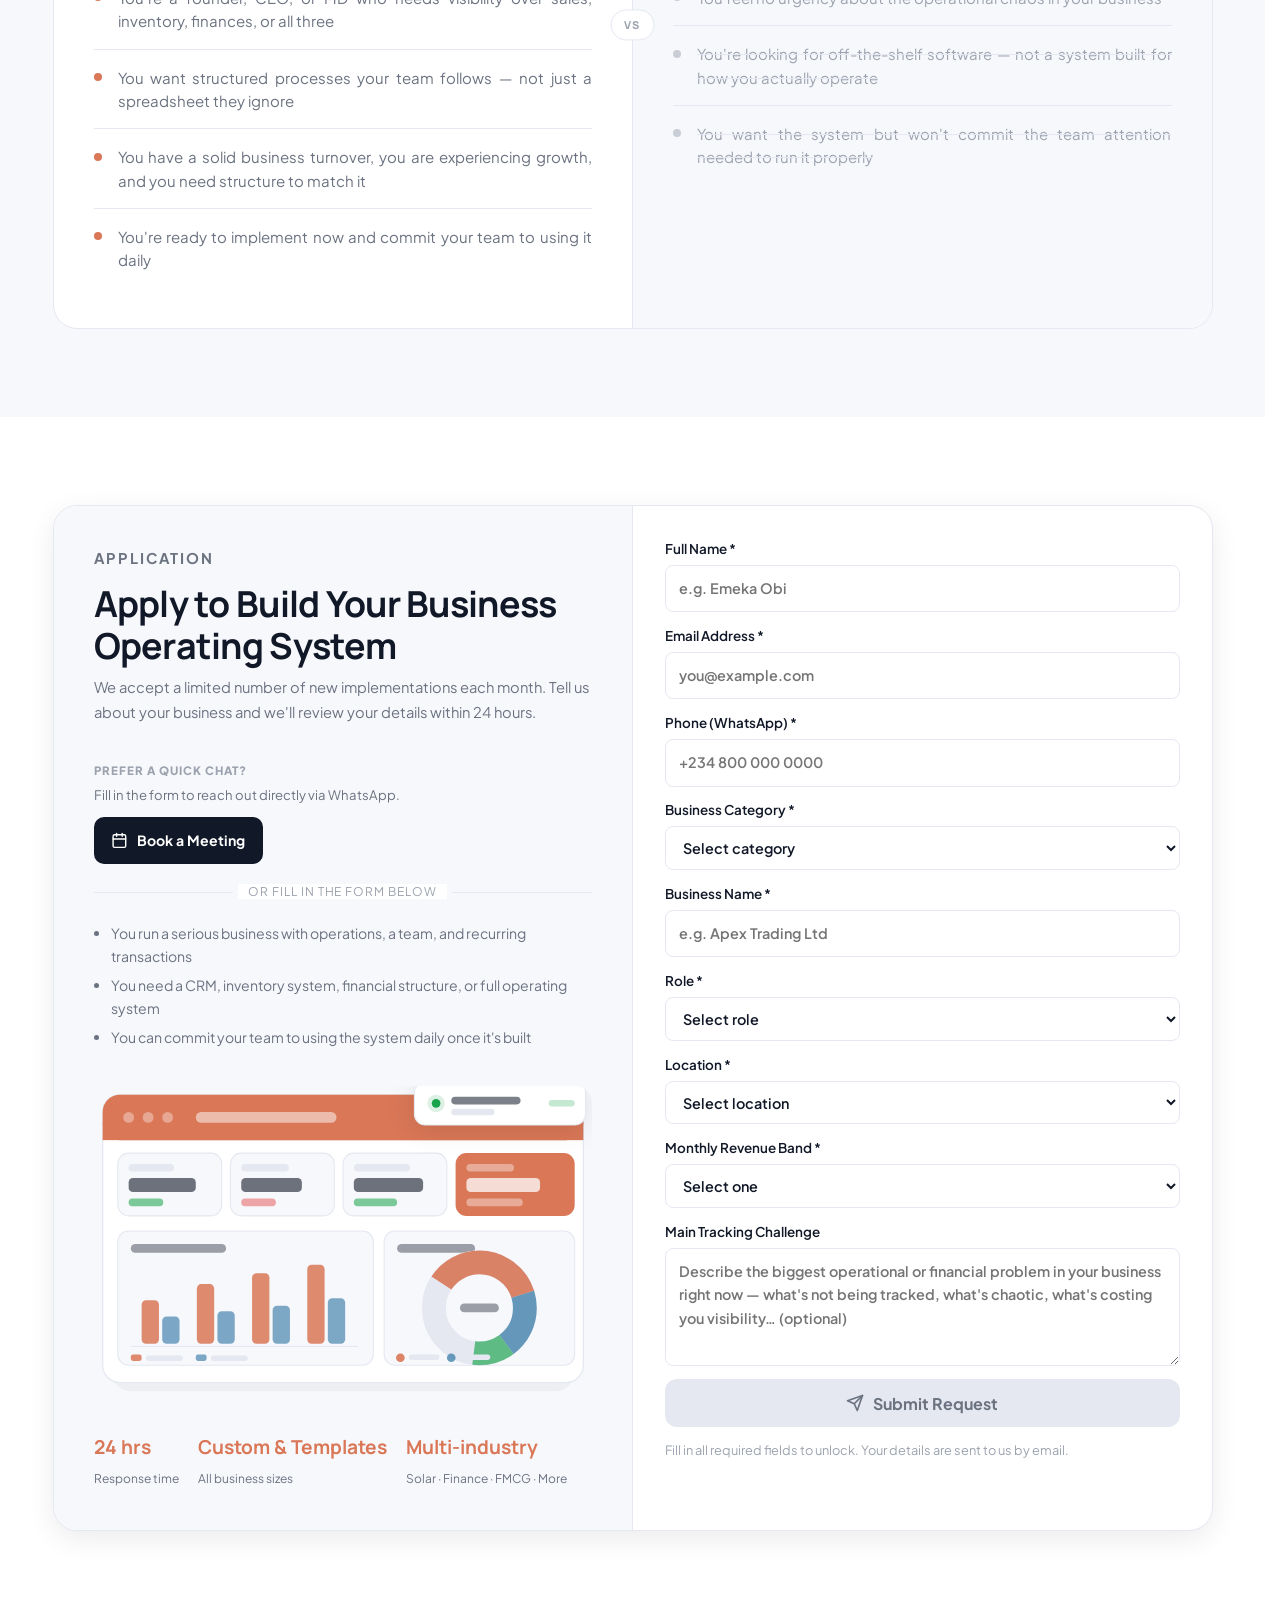
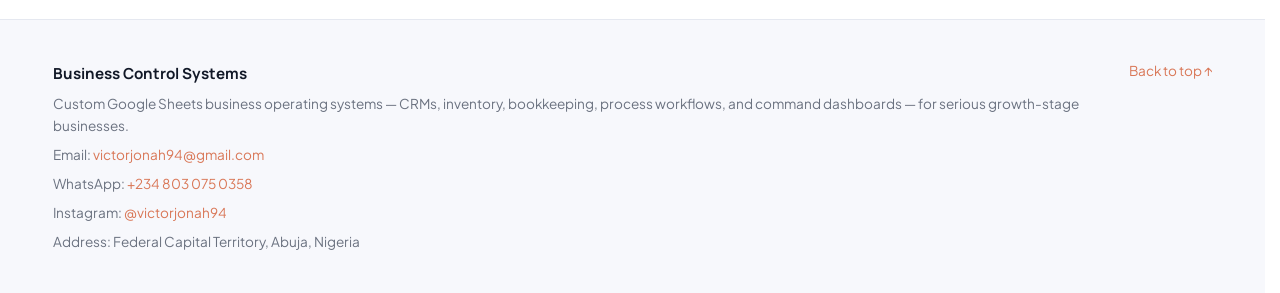
==== commit f8e05877: "Move preview cards to top, add Live Preview badge, update qualify bullet - Reordered portfolio grid:" ====
--- a/index.html
+++ b/index.html
@@ -221,7 +221,73 @@
         </div>
         <div class="portfolio-grid">
 
+          <!-- ── Preview cards first ── -->
           <article class="work-card reveal"
+            data-title="E-commerce Business Financial Sheet"
+            data-desc="Full monthly P&amp;L overview for businesses tracking multiple income streams and expense categories. Shows total income, expenses, income after tax, and profit vs goal. Features income and expenses breakdown donut charts, categorised income and expense tables, monthly income vs expenses bar chart, and an actual vs profit goal comparison bar."
+            data-sheet-url="https://docs.google.com/spreadsheets/d/1LuDktGym3mxrqvfSEqHJyBDr7eqM5Qa3/edit?gid=1020285288#gid=1020285288">
+            <figure class="work-visual">
+              <span class="preview-badge">Live Preview</span>
+              <img src="assets/work/ecommerce-annual-dashboard.png" alt="E-commerce business annual overview dashboard with income and profit tracking" loading="lazy" />
+              <figcaption>E-commerce Financial</figcaption>
+            </figure>
+            <div class="work-copy">
+              <h3>E-commerce Business Financial Sheet</h3>
+              <p>Total income, expenses, profit vs goal — donut charts, income &amp; expense tables, monthly comparison.</p>
+            </div>
+            <button class="expand-btn" aria-label="Expand"><svg viewBox="0 0 24 24" fill="none" stroke="currentColor" stroke-width="2"><path d="M15 3h6v6M9 21H3v-6M21 3l-7 7M3 21l7-7"/></svg></button>
+          </article>
+
+          <article class="work-card reveal delay-1"
+            data-title="Solar Business Inventory &amp; Sales CRM Dashboard"
+            data-desc="Complex multi-section inventory and CRM dashboard built for an active solar energy company (N Solar). Tracks available units of batteries, inverters, solar panels, streetlights, charge controllers, and accessories across two locations (Abuja &amp; Lagos) with grouped bar charts. Also includes: installed system size and project value, markup analysis by team member, lead source breakdown (website, Instagram, cold calls, referrals), payment status (completed, part-payment, pending), and project value leaderboard."
+            data-sheet-url="https://docs.google.com/spreadsheets/d/1Z7ACjM_JZNnCVBy6jaxYGi2ksrrNEyu2xs6rcZVfXlE/edit">
+            <figure class="work-visual">
+              <span class="preview-badge">Live Preview</span>
+              <img src="assets/work/solar-inventory-dashboard.png" alt="N Solar inventory and sales CRM dashboard with multi-location tracking" loading="lazy" />
+              <figcaption>Solar Inventory &amp; CRM</figcaption>
+            </figure>
+            <div class="work-copy">
+              <h3>Solar Business Inventory &amp; Sales CRM</h3>
+              <p>Multi-location inventory (Abuja &amp; Lagos), lead source, markup, payment status &amp; project value by rep.</p>
+            </div>
+            <button class="expand-btn" aria-label="Expand"><svg viewBox="0 0 24 24" fill="none" stroke="currentColor" stroke-width="2"><path d="M15 3h6v6M9 21H3v-6M21 3l-7 7M3 21l7-7"/></svg></button>
+          </article>
+
+          <article class="work-card reveal delay-2"
+            data-title="Event Budget Tracking System"
+            data-desc="Complete event financial control system with budget-vs-actual horizontal bar chart across all categories, top expenses by category table showing amount paid and percentage of total, a radial budget overview pie chart, category summary with estimated vs paid vs difference vs due date, and a chronological expense tracker with notes. Automatically highlights over-budget items in red. Adaptable to any event type."
+            data-sheet-url="https://docs.google.com/spreadsheets/d/1gMR27DIpUJo-FdEXV2Fv5hhObfXgZtMyH-iUFiik6Gs/edit?usp=sharing">
+            <figure class="work-visual">
+              <span class="preview-badge">Live Preview</span>
+              <img src="assets/work/wedding-budget-dashboard.png" alt="Wedding budget dashboard with category summary and expense tracker" loading="lazy" />
+              <figcaption>Event Budget</figcaption>
+            </figure>
+            <div class="work-copy">
+              <h3>Event Budget Tracking System</h3>
+              <p>Budget vs actual per category, top expenses table, expense tracker — auto-flags over-budget items in red.</p>
+            </div>
+            <button class="expand-btn" aria-label="Expand"><svg viewBox="0 0 24 24" fill="none" stroke="currentColor" stroke-width="2"><path d="M15 3h6v6M9 21H3v-6M21 3l-7 7M3 21l7-7"/></svg></button>
+          </article>
+
+          <article class="work-card reveal"
+            data-title="Investment Portfolio Intelligence System"
+            data-desc="Multi-asset investment tracking across savings, equity (stocks), debt instruments (govt/corp bonds, treasury bills), real estate, and renewable energy. Features investment inflow distribution donut chart, asset class allocation grouped bar chart, percentage distribution donut, and profit/loss analysis chart. The ledger tracks maturity dates, days remaining, currency, interest/profit rate, total interest, compounded daily interest, and grand total."
+            data-sheet-url="https://docs.google.com/spreadsheets/d/1cSx41Wns1Ifnyxteag2eSW_uBHNrfu6oMmfspqKjAi0/edit?usp=sharing">
+            <figure class="work-visual">
+              <span class="preview-badge">Live Preview</span>
+              <img src="assets/work/investment-portfolio-dashboard.png" alt="Investment portfolio intelligence with asset class allocation" loading="lazy" />
+              <figcaption>Investment Portfolio</figcaption>
+            </figure>
+            <div class="work-copy">
+              <h3>Investment Portfolio Intelligence System</h3>
+              <p>Multi-asset inflow, maturity dates, compounded interest &amp; profit/loss — across 5 asset classes.</p>
+            </div>
+            <button class="expand-btn" aria-label="Expand"><svg viewBox="0 0 24 24" fill="none" stroke="currentColor" stroke-width="2"><path d="M15 3h6v6M9 21H3v-6M21 3l-7 7M3 21l7-7"/></svg></button>
+          </article>
+
+          <!-- ── Case study cards ── -->
+          <article class="work-card reveal delay-1"
             data-title="Monthly Budget &amp; Cashflow Command Center"
             data-desc="Full-month financial command system tracking income (salary + side hustle), bills, expenses, savings goals, debt, investments and subscriptions. Features budget-vs-actual bar charts, savings and spending breakdown pie charts, and a consolidated cashflow summary table with leftover calculation.">
             <figure class="work-visual">
@@ -231,21 +297,6 @@
             <div class="work-copy">
               <h3>Monthly Budget &amp; Cashflow Command Center</h3>
               <p>Income, bills, savings, expenses &amp; investments vs budget — with bar charts and cashflow summary.</p>
-            </div>
-            <button class="expand-btn" aria-label="Expand"><svg viewBox="0 0 24 24" fill="none" stroke="currentColor" stroke-width="2"><path d="M15 3h6v6M9 21H3v-6M21 3l-7 7M3 21l7-7"/></svg></button>
-          </article>
-
-          <article class="work-card reveal delay-1"
-            data-title="E-commerce Business Financial Sheet"
-            data-desc="Full monthly P&amp;L overview for businesses tracking multiple income streams and expense categories. Shows total income, expenses, income after tax, and profit vs goal. Features income and expenses breakdown donut charts, categorised income and expense tables, monthly income vs expenses bar chart, and an actual vs profit goal comparison bar."
-            data-sheet-url="https://docs.google.com/spreadsheets/d/1LuDktGym3mxrqvfSEqHJyBDr7eqM5Qa3/edit?gid=1020285288#gid=1020285288">
-            <figure class="work-visual">
-              <img src="assets/work/ecommerce-annual-dashboard.png" alt="E-commerce business annual overview dashboard with income and profit tracking" loading="lazy" />
-              <figcaption>E-commerce Financial</figcaption>
-            </figure>
-            <div class="work-copy">
-              <h3>E-commerce Business Financial Sheet</h3>
-              <p>Total income, expenses, profit vs goal — donut charts, income &amp; expense tables, monthly comparison.</p>
             </div>
             <button class="expand-btn" aria-label="Expand"><svg viewBox="0 0 24 24" fill="none" stroke="currentColor" stroke-width="2"><path d="M15 3h6v6M9 21H3v-6M21 3l-7 7M3 21l7-7"/></svg></button>
           </article>
@@ -265,21 +316,6 @@
           </article>
 
           <article class="work-card reveal"
-            data-title="Solar Business Inventory &amp; Sales CRM Dashboard"
-            data-desc="Complex multi-section inventory and CRM dashboard built for an active solar energy company (N Solar). Tracks available units of batteries, inverters, solar panels, streetlights, charge controllers, and accessories across two locations (Abuja &amp; Lagos) with grouped bar charts. Also includes: installed system size and project value, markup analysis by team member, lead source breakdown (website, Instagram, cold calls, referrals), payment status (completed, part-payment, pending), and project value leaderboard."
-            data-sheet-url="https://docs.google.com/spreadsheets/d/1Z7ACjM_JZNnCVBy6jaxYGi2ksrrNEyu2xs6rcZVfXlE/edit">
-            <figure class="work-visual">
-              <img src="assets/work/solar-inventory-dashboard.png" alt="N Solar inventory and sales CRM dashboard with multi-location tracking" loading="lazy" />
-              <figcaption>Solar Inventory &amp; CRM</figcaption>
-            </figure>
-            <div class="work-copy">
-              <h3>Solar Business Inventory &amp; Sales CRM</h3>
-              <p>Multi-location inventory (Abuja &amp; Lagos), lead source, markup, payment status &amp; project value by rep.</p>
-            </div>
-            <button class="expand-btn" aria-label="Expand"><svg viewBox="0 0 24 24" fill="none" stroke="currentColor" stroke-width="2"><path d="M15 3h6v6M9 21H3v-6M21 3l-7 7M3 21l7-7"/></svg></button>
-          </article>
-
-          <article class="work-card reveal delay-1"
             data-title="Weekly Meal Planner &amp; Macro Tracker"
             data-desc="Structured daily meal entry for breakfast, lunch, dinner and snacks across Monday to Sunday. Auto-calculates calories, carbs, protein and fat against daily targets. Features doughnut charts for remaining vs target calories each day and horizontal bar charts comparing macro consumption. Built for nutrition coaches, athletes, and health-focused individuals.">
             <figure class="work-visual">
@@ -293,7 +329,7 @@
             <button class="expand-btn" aria-label="Expand"><svg viewBox="0 0 24 24" fill="none" stroke="currentColor" stroke-width="2"><path d="M15 3h6v6M9 21H3v-6M21 3l-7 7M3 21l7-7"/></svg></button>
           </article>
 
-          <article class="work-card reveal delay-2"
+          <article class="work-card reveal delay-1"
             data-title="Performance Nutrition &amp; Meal Analysis Dashboard"
             data-desc="Advanced nutrition analytics with 30-day rolling goal stats, weekly daily intake trend line chart, and a filterable meal log searchable by month, week, meal type, and food group. Tracks calories, protein, carbs, fat, fiber, sugar, water, and sodium with progress indicators and target-vs-actual charts. Built for serious athletes and nutrition professionals.">
             <figure class="work-visual">
@@ -307,37 +343,7 @@
             <button class="expand-btn" aria-label="Expand"><svg viewBox="0 0 24 24" fill="none" stroke="currentColor" stroke-width="2"><path d="M15 3h6v6M9 21H3v-6M21 3l-7 7M3 21l7-7"/></svg></button>
           </article>
 
-          <article class="work-card reveal"
-            data-title="Event Budget Tracking System"
-            data-desc="Complete event financial control system with budget-vs-actual horizontal bar chart across all categories, top expenses by category table showing amount paid and percentage of total, a radial budget overview pie chart, category summary with estimated vs paid vs difference vs due date, and a chronological expense tracker with notes. Automatically highlights over-budget items in red. Adaptable to any event type."
-            data-sheet-url="https://docs.google.com/spreadsheets/d/1gMR27DIpUJo-FdEXV2Fv5hhObfXgZtMyH-iUFiik6Gs/edit?usp=sharing">
-            <figure class="work-visual">
-              <img src="assets/work/wedding-budget-dashboard.png" alt="Wedding budget dashboard with category summary and expense tracker" loading="lazy" />
-              <figcaption>Event Budget</figcaption>
-            </figure>
-            <div class="work-copy">
-              <h3>Event Budget Tracking System</h3>
-              <p>Budget vs actual per category, top expenses table, expense tracker — auto-flags over-budget items in red.</p>
-            </div>
-            <button class="expand-btn" aria-label="Expand"><svg viewBox="0 0 24 24" fill="none" stroke="currentColor" stroke-width="2"><path d="M15 3h6v6M9 21H3v-6M21 3l-7 7M3 21l7-7"/></svg></button>
-          </article>
-
-          <article class="work-card reveal delay-1"
-            data-title="Investment Portfolio Intelligence System"
-            data-desc="Multi-asset investment tracking across savings, equity (stocks), debt instruments (govt/corp bonds, treasury bills), real estate, and renewable energy. Features investment inflow distribution donut chart, asset class allocation grouped bar chart, percentage distribution donut, and profit/loss analysis chart. The ledger tracks maturity dates, days remaining, currency, interest/profit rate, total interest, compounded daily interest, and grand total."
-            data-sheet-url="https://docs.google.com/spreadsheets/d/1cSx41Wns1Ifnyxteag2eSW_uBHNrfu6oMmfspqKjAi0/edit?usp=sharing">
-            <figure class="work-visual">
-              <img src="assets/work/investment-portfolio-dashboard.png" alt="Investment portfolio intelligence with asset class allocation" loading="lazy" />
-              <figcaption>Investment Portfolio</figcaption>
-            </figure>
-            <div class="work-copy">
-              <h3>Investment Portfolio Intelligence System</h3>
-              <p>Multi-asset inflow, maturity dates, compounded interest &amp; profit/loss — across 5 asset classes.</p>
-            </div>
-            <button class="expand-btn" aria-label="Expand"><svg viewBox="0 0 24 24" fill="none" stroke="currentColor" stroke-width="2"><path d="M15 3h6v6M9 21H3v-6M21 3l-7 7M3 21l7-7"/></svg></button>
-          </article>
-
-          <article class="work-card reveal"
+          <article class="work-card reveal delay-2"
             data-title="Financial Asset Allocation Dashboard"
             data-desc="Comprehensive financial asset allocation system tracking investments across equity, savings, real estate, and renewable energy. Features an investment inflow distribution donut chart, asset class allocation grouped bar chart, percentage distribution donut, and asset class profit/loss comparison chart. The ledger records certificate numbers, currencies, investment amounts, maturity dates, interest/profit rates, and compounded returns per asset class.">
             <figure class="work-visual">
@@ -870,7 +876,7 @@
                 <li>Your business has operations, a team, and recurring transactions — but no proper system managing them</li>
                 <li>You're a founder, CEO, or MD who needs visibility over sales, inventory, finances, or all three</li>
                 <li>You want structured processes your team follows — not just a spreadsheet they ignore</li>
-                <li>You operate in solar, finance, real estate, FMCG, logistics, retail, or similar</li>
+                <li>You have a solid business turnover, you are experiencing growth, and you need structure to match it</li>
                 <li>You're ready to implement now and commit your team to using it daily</li>
               </ul>
             </div>
--- a/styles.css
+++ b/styles.css
@@ -542,6 +542,36 @@
   transition: transform 380ms ease;
 }
 .work-card:hover .work-visual img { transform: scale(1.05); }
+.preview-badge {
+  position: absolute;
+  top: .65rem;
+  right: .65rem;
+  z-index: 3;
+  display: inline-flex;
+  align-items: center;
+  gap: .3rem;
+  padding: .3rem .65rem;
+  border-radius: 999px;
+  font-size: .65rem;
+  font-weight: 700;
+  letter-spacing: .08em;
+  text-transform: uppercase;
+  background: var(--brand);
+  color: #fff;
+  box-shadow: 0 2px 10px rgba(217,119,87,.45);
+}
+.preview-badge::before {
+  content: "";
+  width: 6px; height: 6px;
+  border-radius: 50%;
+  background: rgba(255,255,255,.8);
+  flex-shrink: 0;
+  animation: previewPulse 1.8s ease-in-out infinite;
+}
+@keyframes previewPulse {
+  0%, 100% { opacity: 1; transform: scale(1); }
+  50% { opacity: .5; transform: scale(.7); }
+}
 .work-visual::after {
   content: "";
   position: absolute; inset: 0;
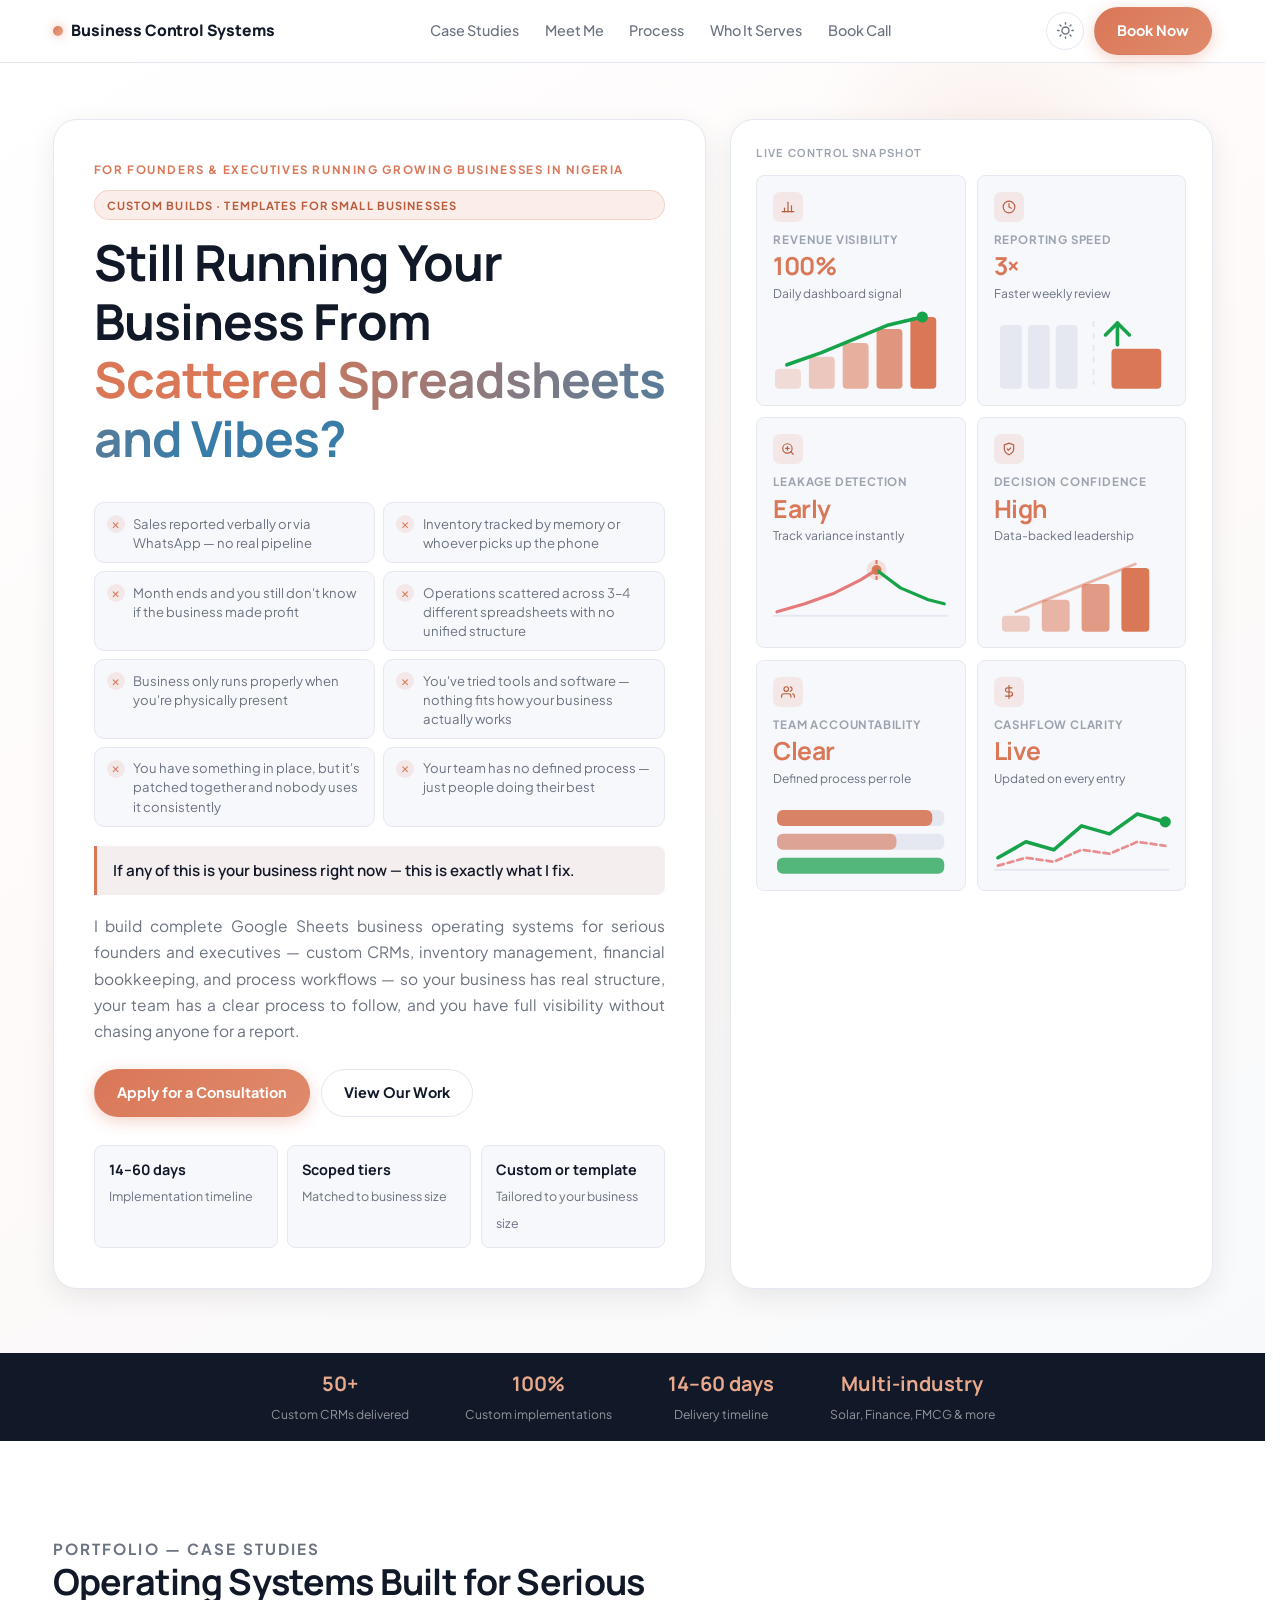
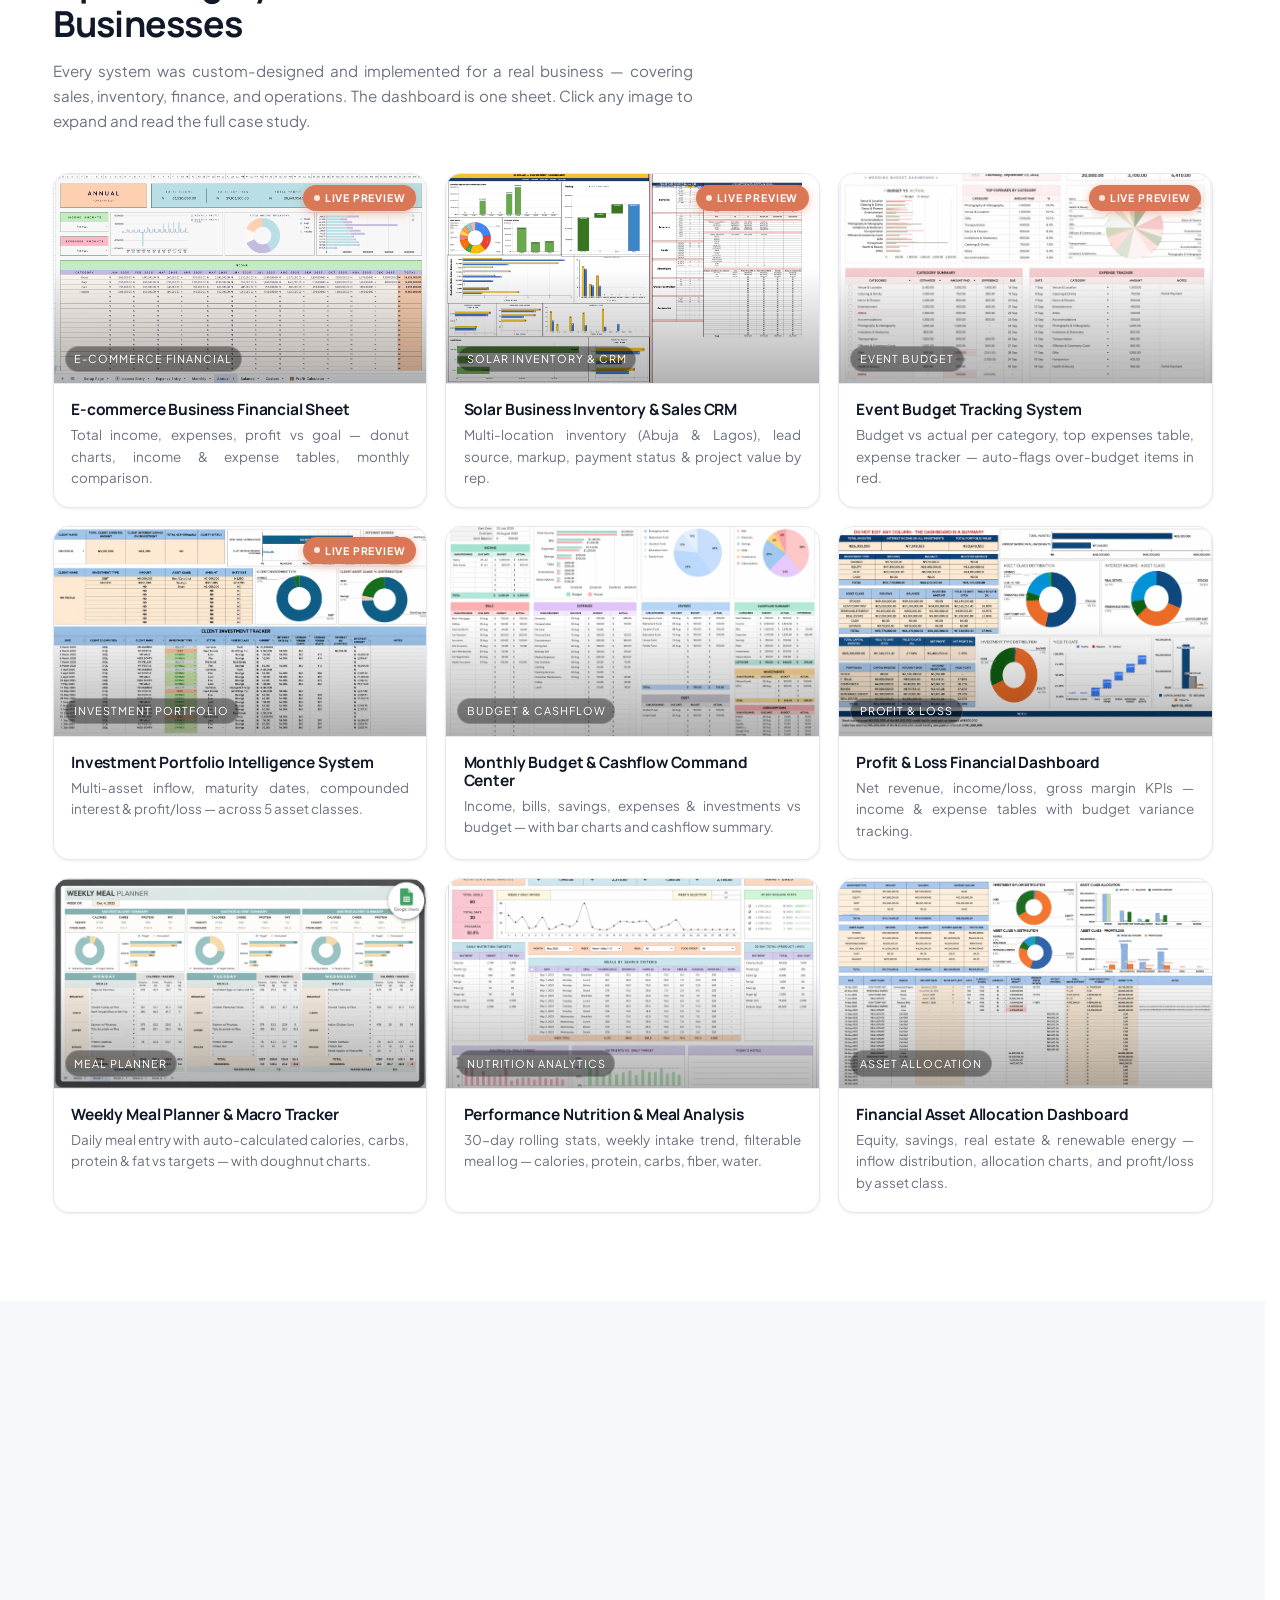
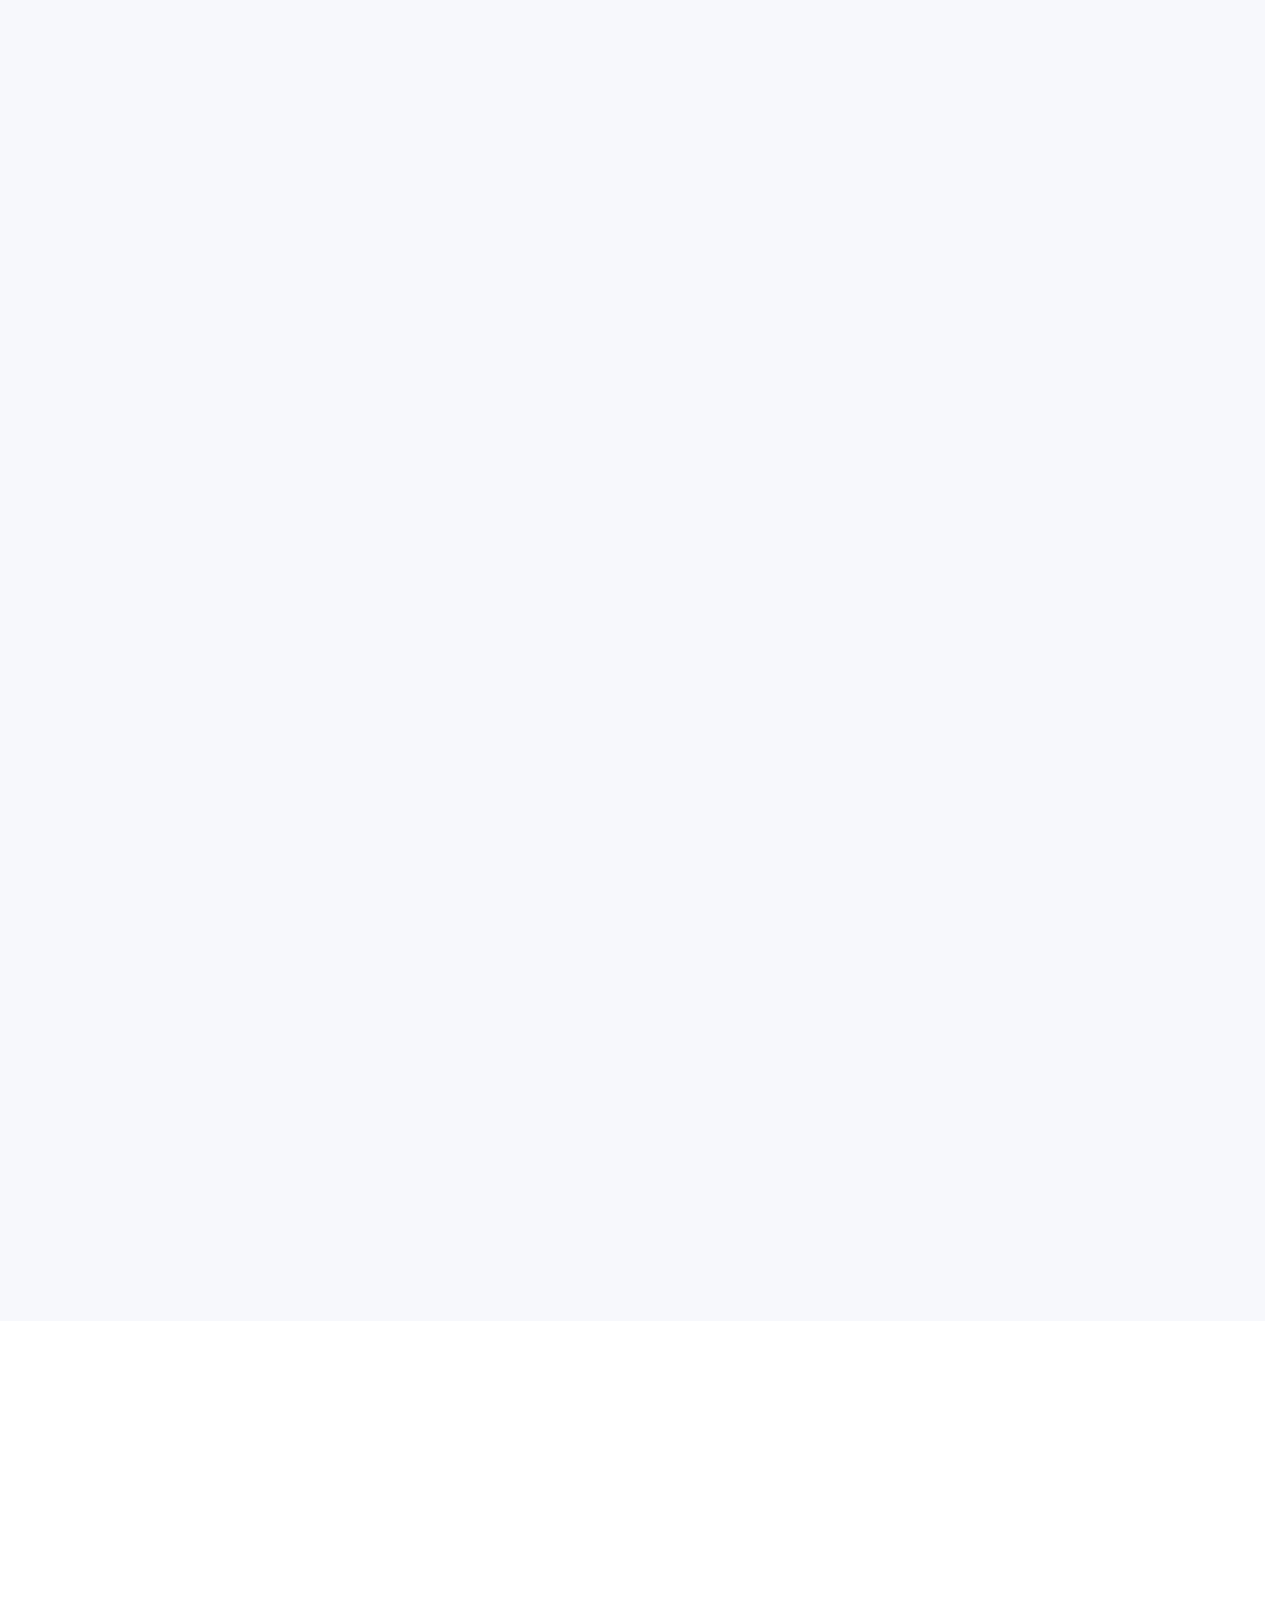
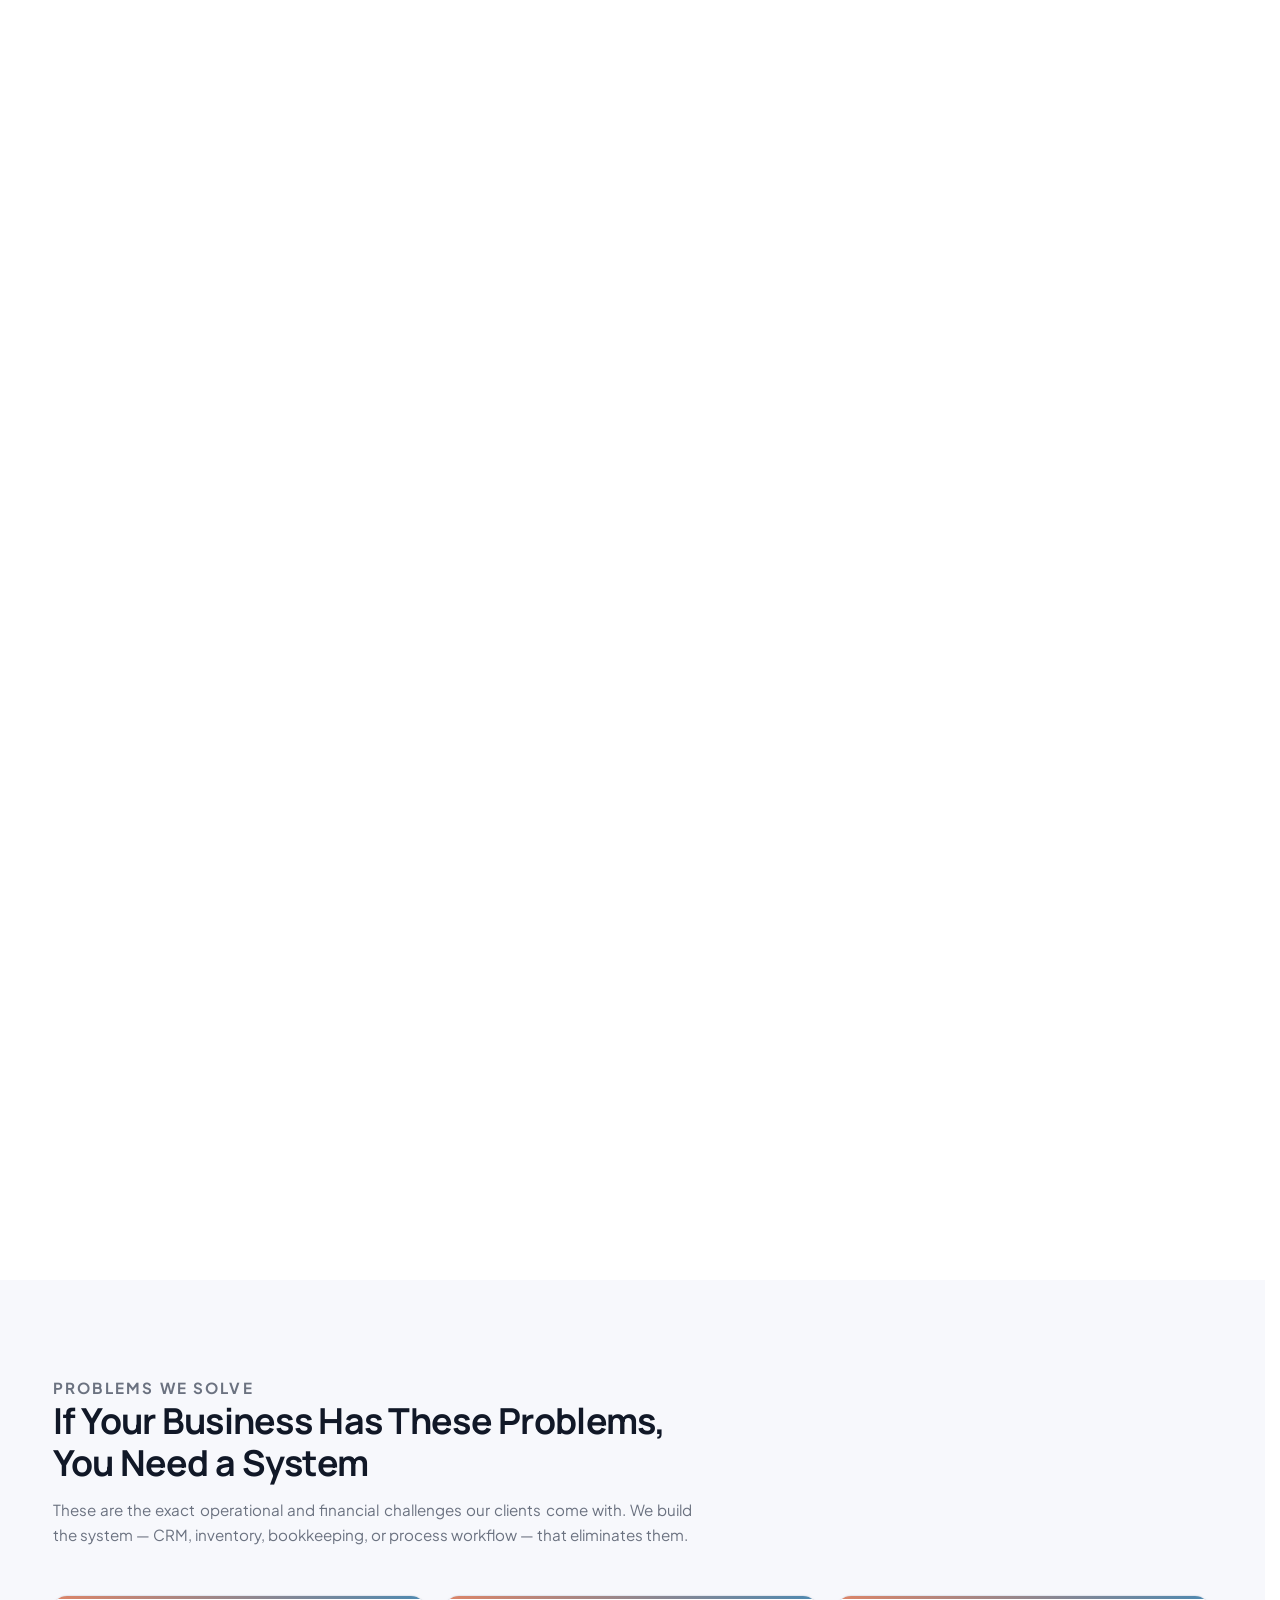
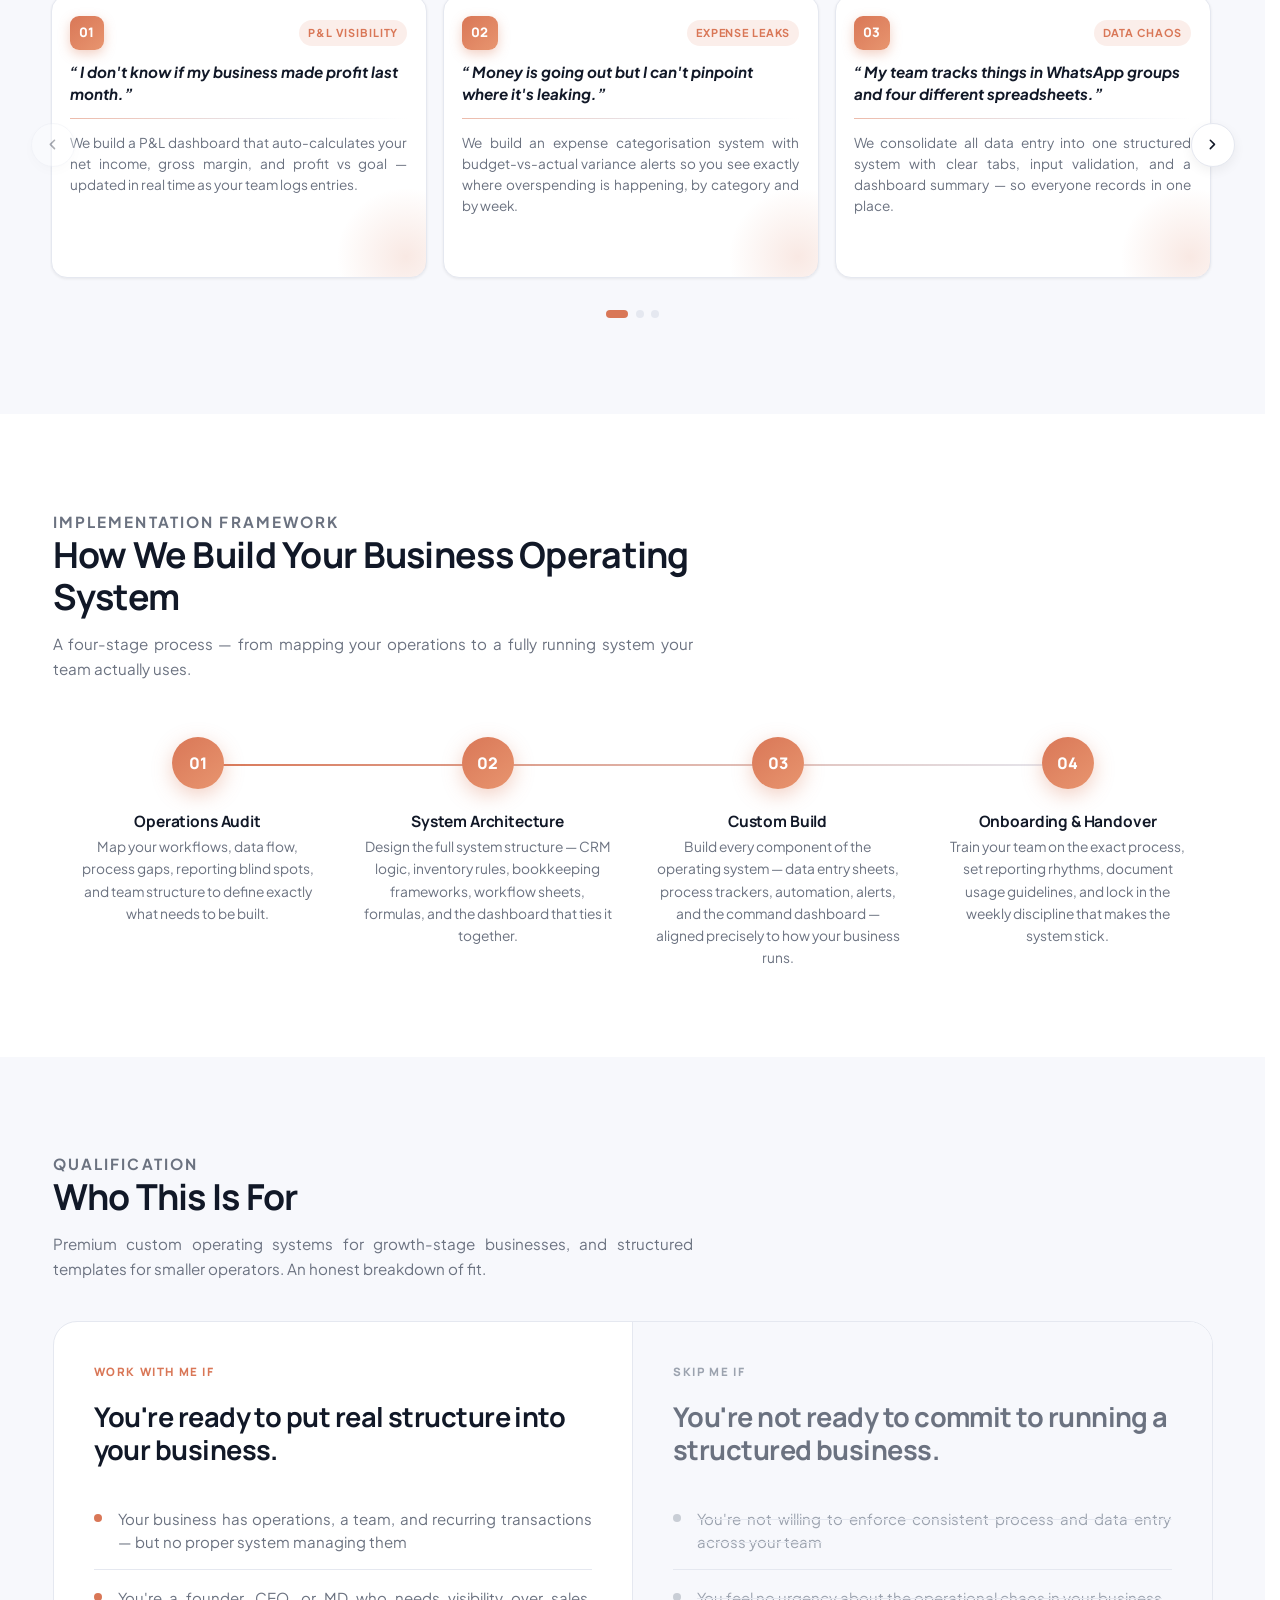
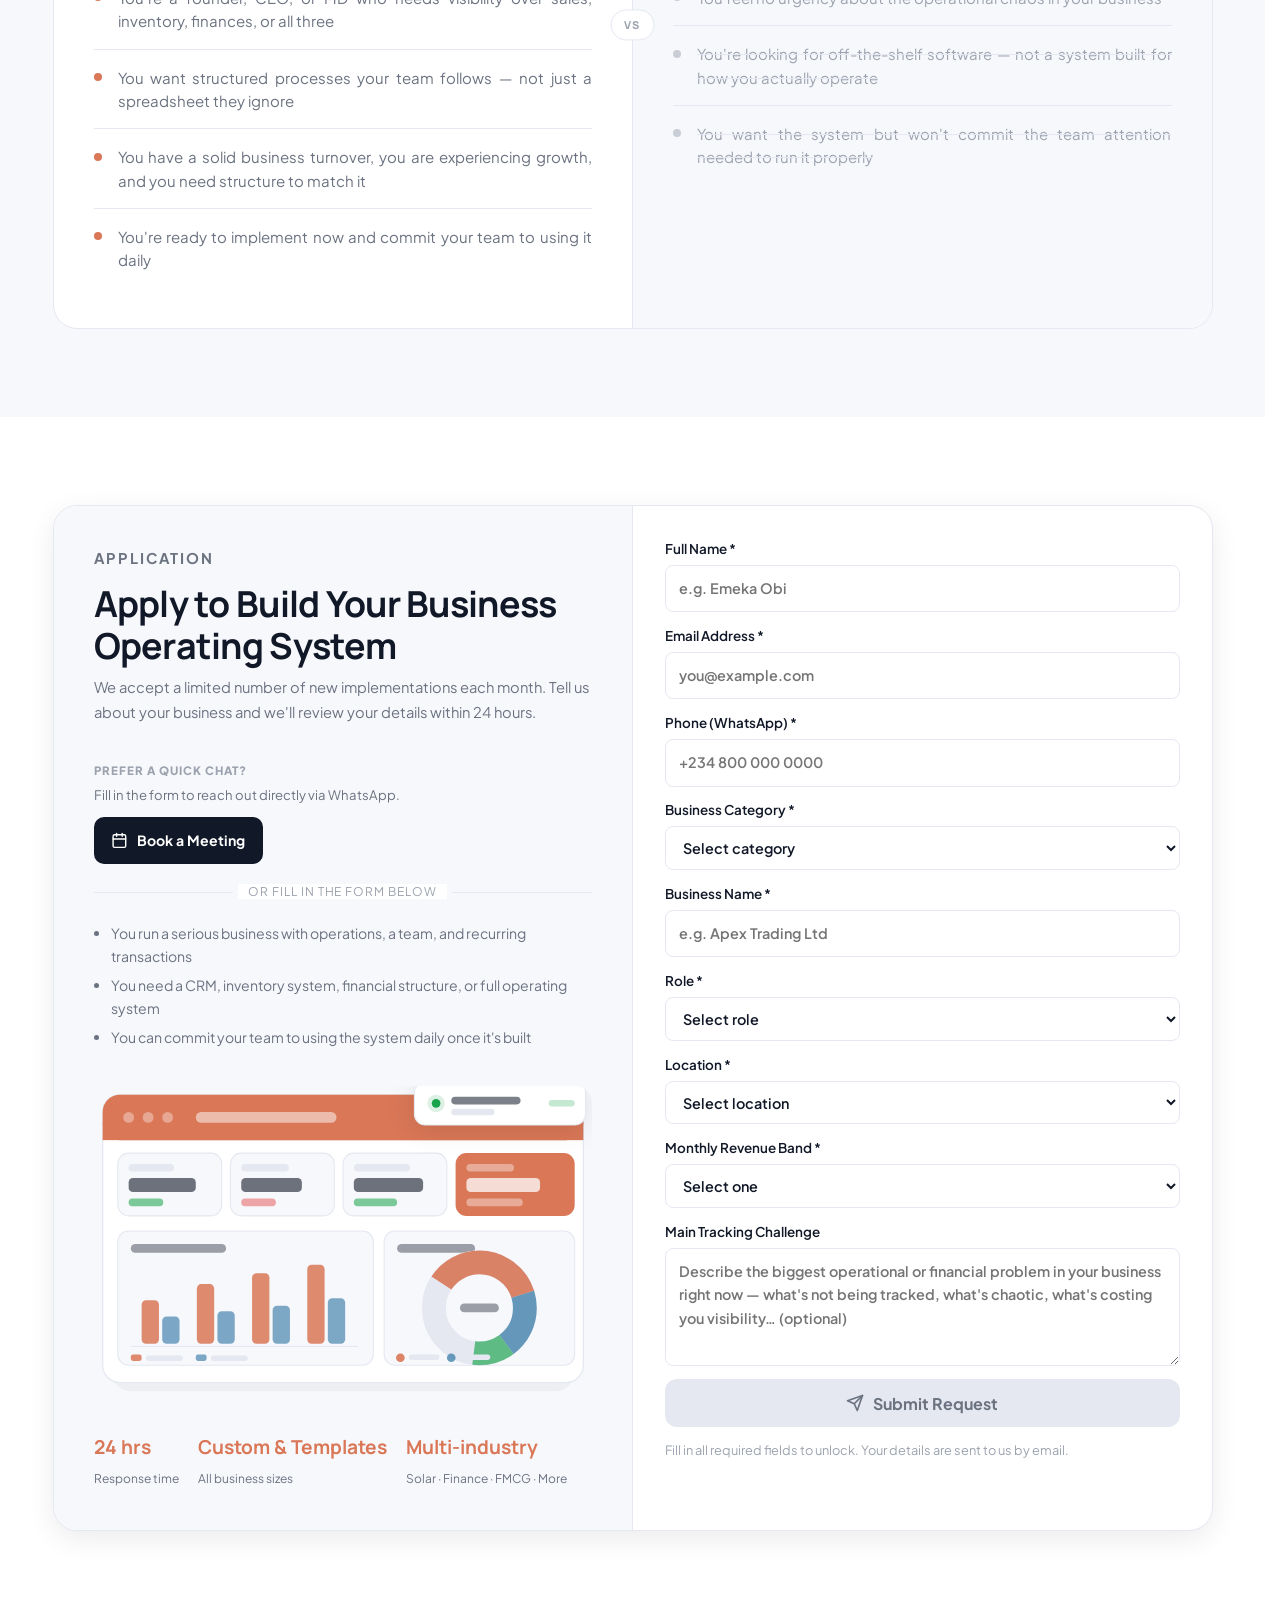
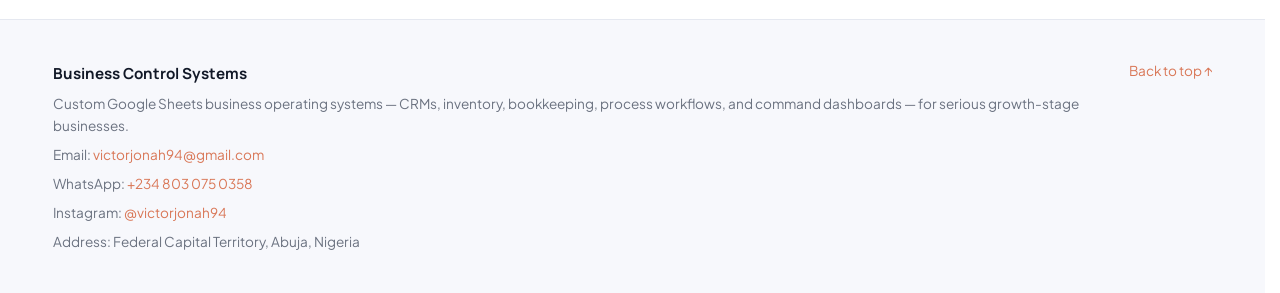
==== commit 21a69414: "Fix KPI snapshot cards stretching — add 2 cards, align-content start https://claude.ai/code/session_" ====
--- a/index.html
+++ b/index.html
@@ -192,6 +192,43 @@
                 <rect x="44" y="12" width="14" height="24" rx="2" fill="var(--brand)" opacity=".72"/>
                 <rect x="64" y="4"  width="14" height="32" rx="2" fill="var(--brand)"/>
                 <polyline points="11,26 31,18 51,10 71,2" fill="none" stroke="var(--brand)" stroke-width="1.4" stroke-linecap="round" stroke-linejoin="round" opacity=".5"/>
+              </svg>
+            </article>
+
+
+            <!-- Team Accountability -->
+            <article>
+              <div class="kpi-icon">
+                <svg viewBox="0 0 24 24"><path d="M17 21v-2a4 4 0 0 0-4-4H5a4 4 0 0 0-4 4v2"/><circle cx="9" cy="7" r="4"/><path d="M23 21v-2a4 4 0 0 0-3-3.87"/><path d="M16 3.13a4 4 0 0 1 0 7.75"/></svg>
+              </div>
+              <p>Team Accountability</p>
+              <h4>Clear</h4>
+              <small>Defined process per role</small>
+              <!-- Stacked horizontal bars showing team completion -->
+              <svg class="kpi-infographic" viewBox="0 0 88 36" aria-hidden="true">
+                <rect x="2" y="4"  width="84" height="8" rx="3" fill="var(--line)"/>
+                <rect x="2" y="4"  width="78" height="8" rx="3" fill="var(--brand)" opacity=".9"/>
+                <rect x="2" y="16" width="84" height="8" rx="3" fill="var(--line)"/>
+                <rect x="2" y="16" width="60" height="8" rx="3" fill="var(--brand)" opacity=".6"/>
+                <rect x="2" y="28" width="84" height="8" rx="3" fill="var(--line)"/>
+                <rect x="2" y="28" width="84" height="8" rx="3" fill="var(--ok)" opacity=".7"/>
+              </svg>
+            </article>
+
+            <!-- Cashflow Clarity -->
+            <article>
+              <div class="kpi-icon">
+                <svg viewBox="0 0 24 24"><line x1="12" y1="1" x2="12" y2="23"/><path d="M17 5H9.5a3.5 3.5 0 0 0 0 7h5a3.5 3.5 0 0 1 0 7H6"/></svg>
+              </div>
+              <p>Cashflow Clarity</p>
+              <h4>Live</h4>
+              <small>Updated on every entry</small>
+              <!-- Cashflow in/out wave -->
+              <svg class="kpi-infographic" viewBox="0 0 88 36" aria-hidden="true">
+                <polyline points="2,28 16,20 30,24 44,12 58,16 72,6 86,10" fill="none" stroke="var(--ok)" stroke-width="1.8" stroke-linecap="round" stroke-linejoin="round"/>
+                <polyline points="2,32 16,28 30,30 44,24 58,26 72,20 86,22" fill="none" stroke="var(--danger)" stroke-width="1.4" stroke-linecap="round" stroke-linejoin="round" opacity=".5" stroke-dasharray="3 2"/>
+                <circle cx="86" cy="10" r="2.8" fill="var(--ok)"/>
+                <line x1="0" y1="34" x2="88" y2="34" stroke="var(--line)" stroke-width="1"/>
               </svg>
             </article>
 
--- a/styles.css
+++ b/styles.css
@@ -429,6 +429,7 @@
   grid-template-columns: repeat(2,1fr);
   gap: .7rem;
   flex: 1;
+  align-content: start;
 }
 .kpi-grid article {
   background: var(--surface);
@@ -1642,8 +1643,8 @@
   .nav .btn       { padding: .55rem .9rem; font-size: .82rem; }
   .trust-row      { grid-template-columns: 1fr; }
   .hero-panel     { padding: 1.1rem; }
-  .kpi-grid       { grid-template-columns: repeat(2, 1fr); gap: .5rem; }
-  .kpi-grid article { padding: .7rem; }
+  .kpi-grid       { grid-template-columns: repeat(2, 1fr); gap: .5rem; flex: none; align-items: start; }
+  .kpi-grid article { padding: .7rem; height: auto; align-self: start; }
   .kpi-grid h4    { font-size: 1.15rem; }
   .kpi-grid p     { font-size: .6rem; letter-spacing: .05em; }
   .kpi-grid small { font-size: .65rem; }
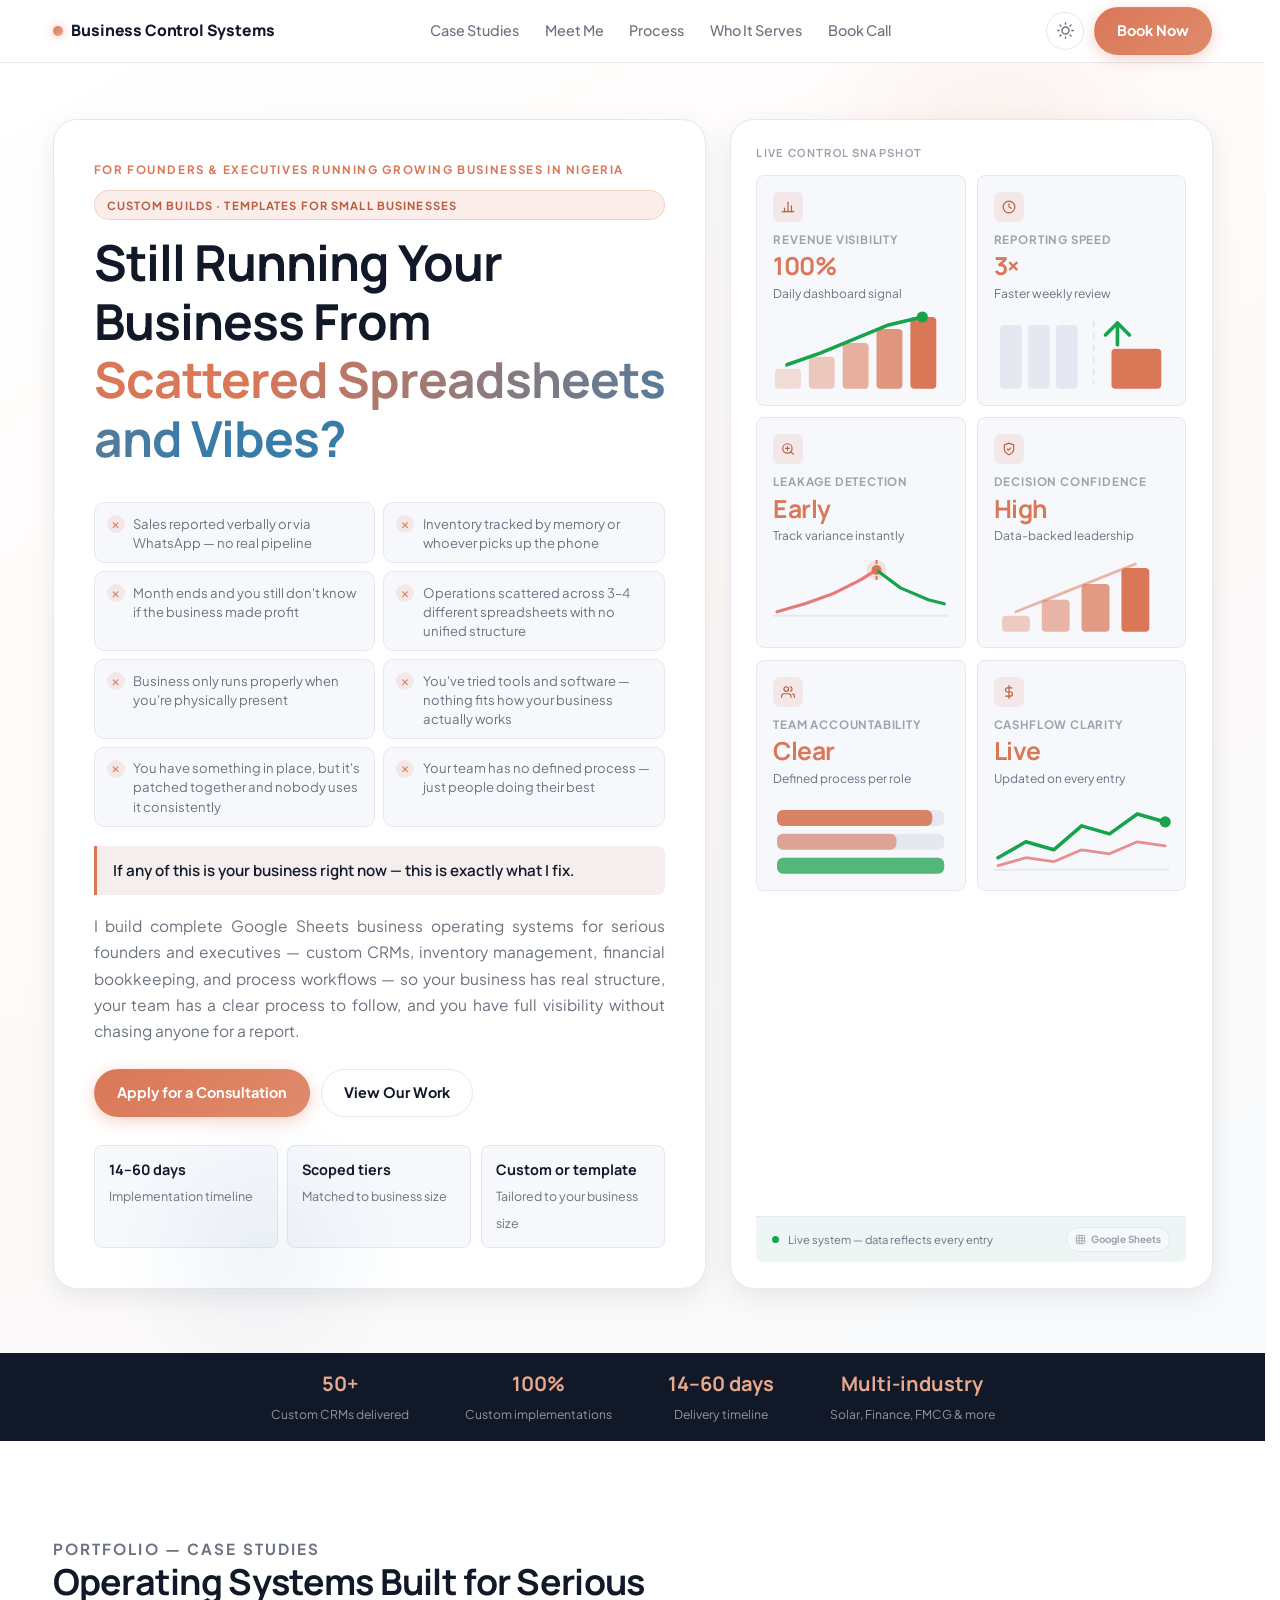
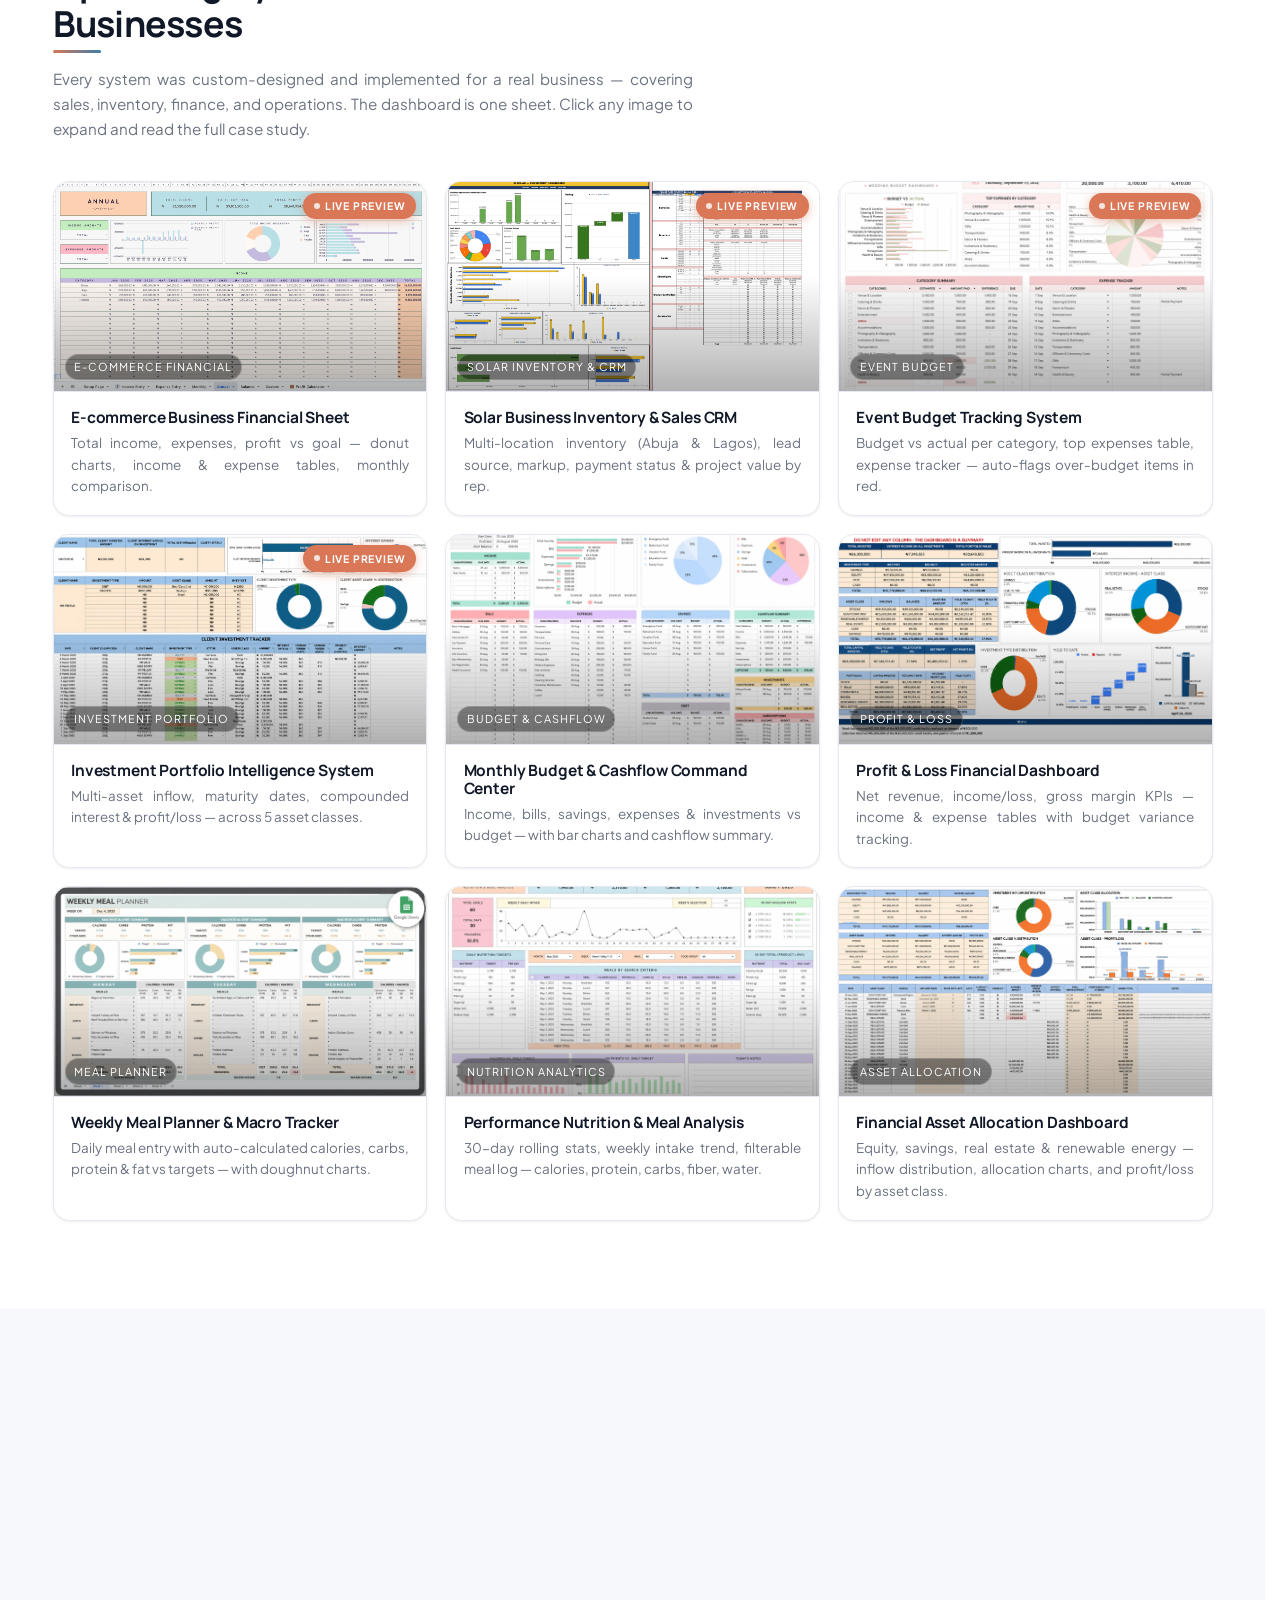
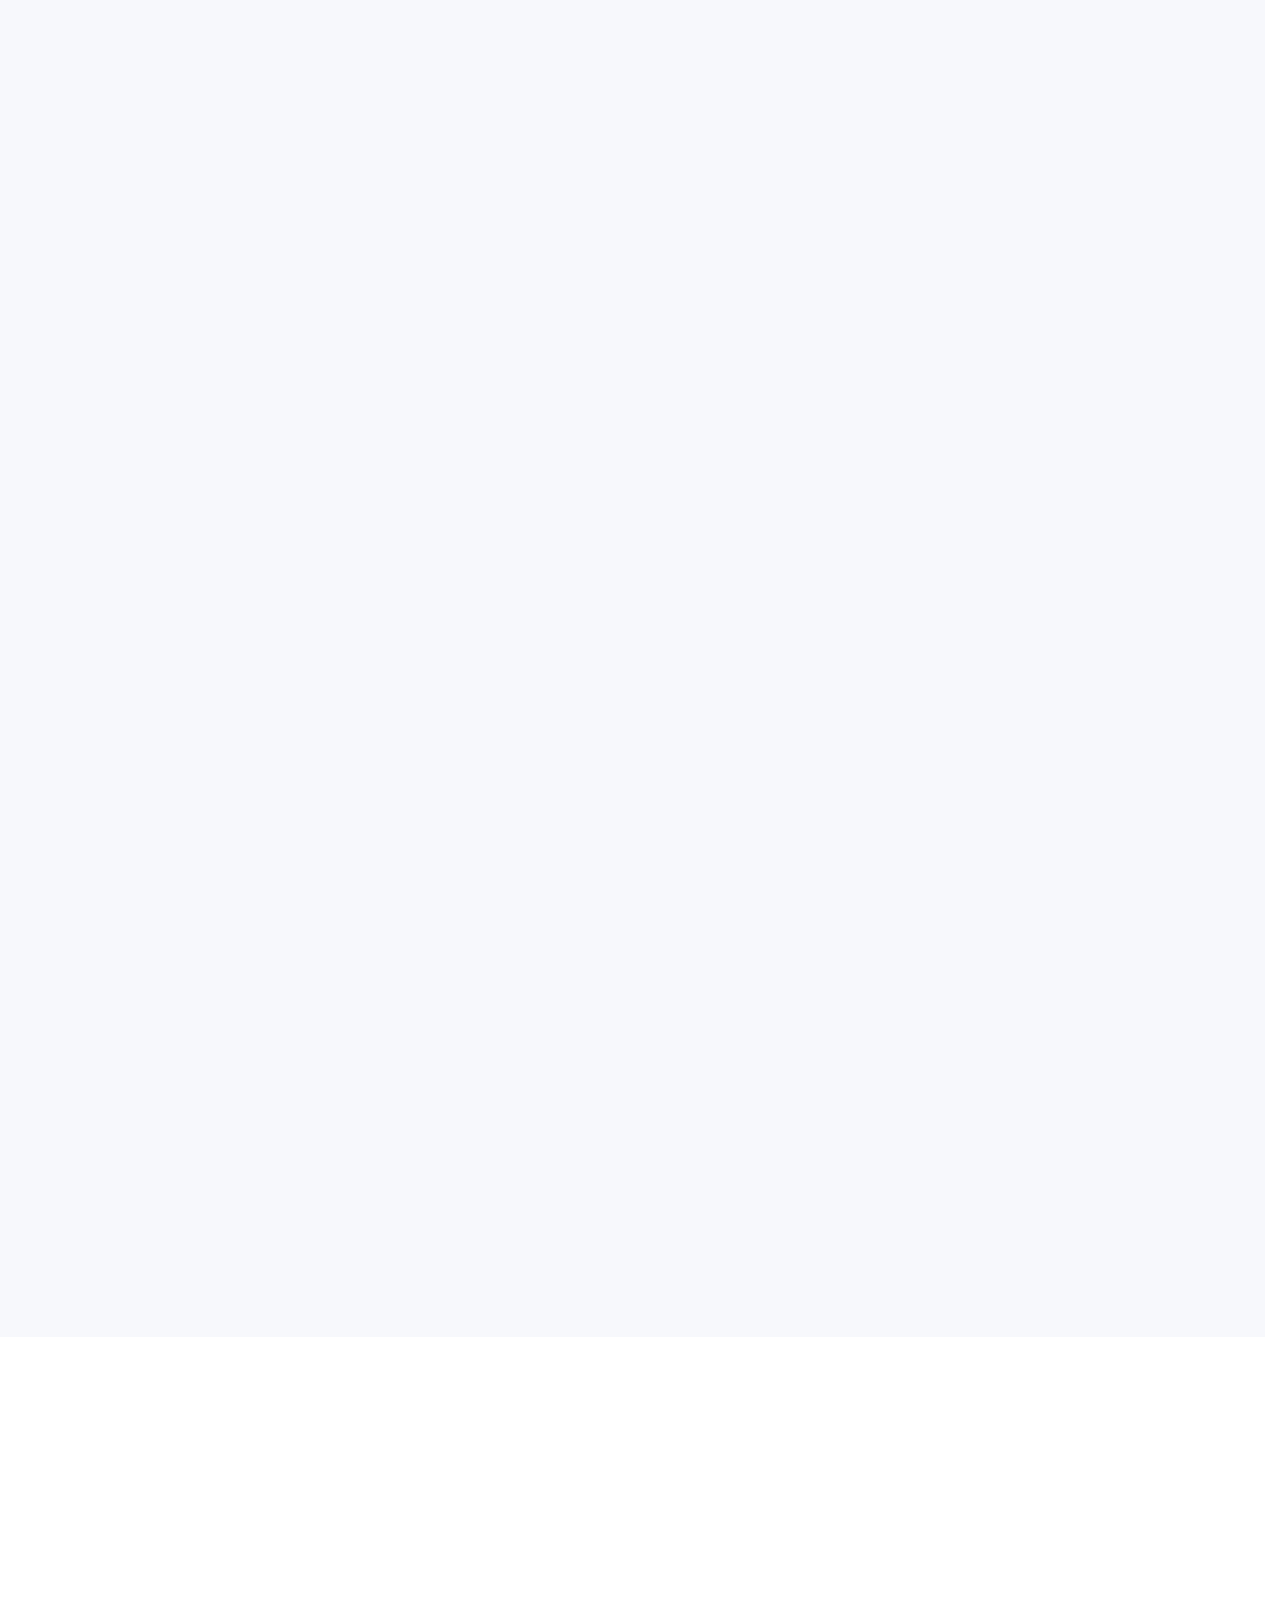
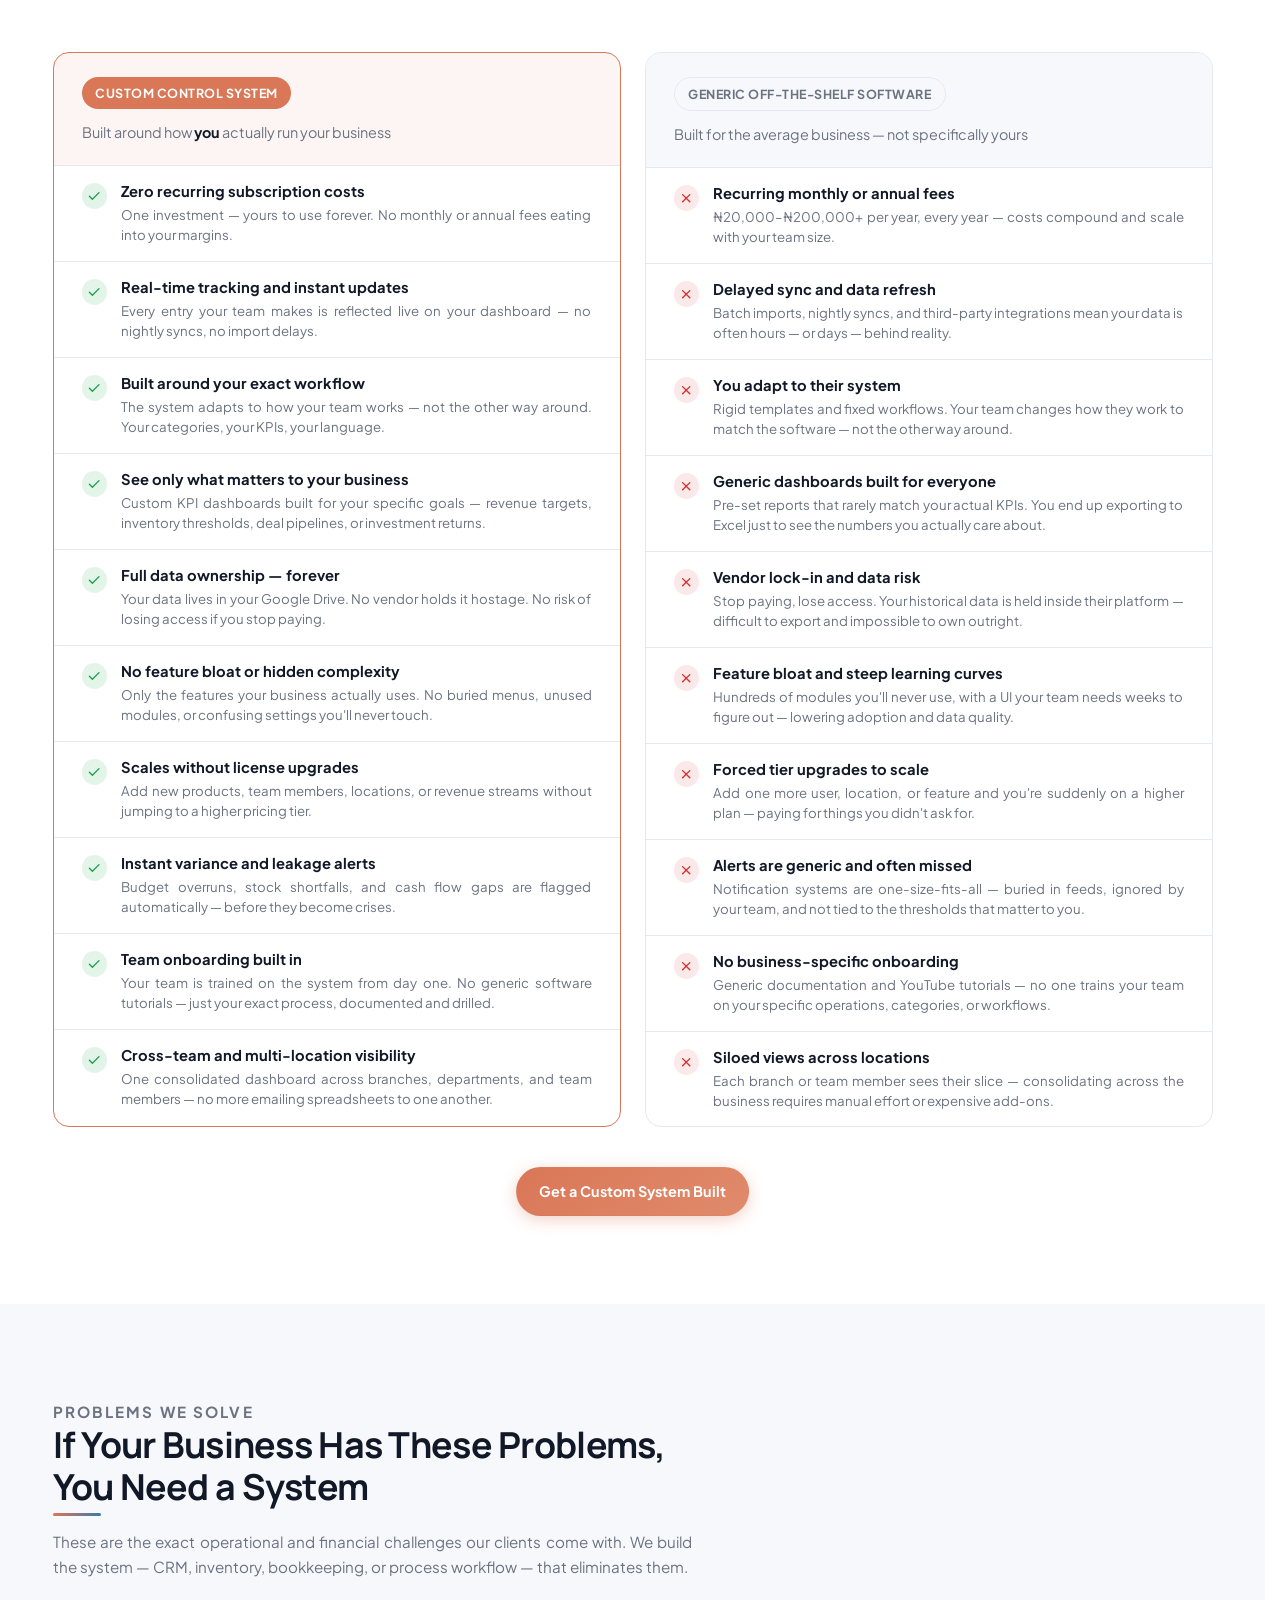
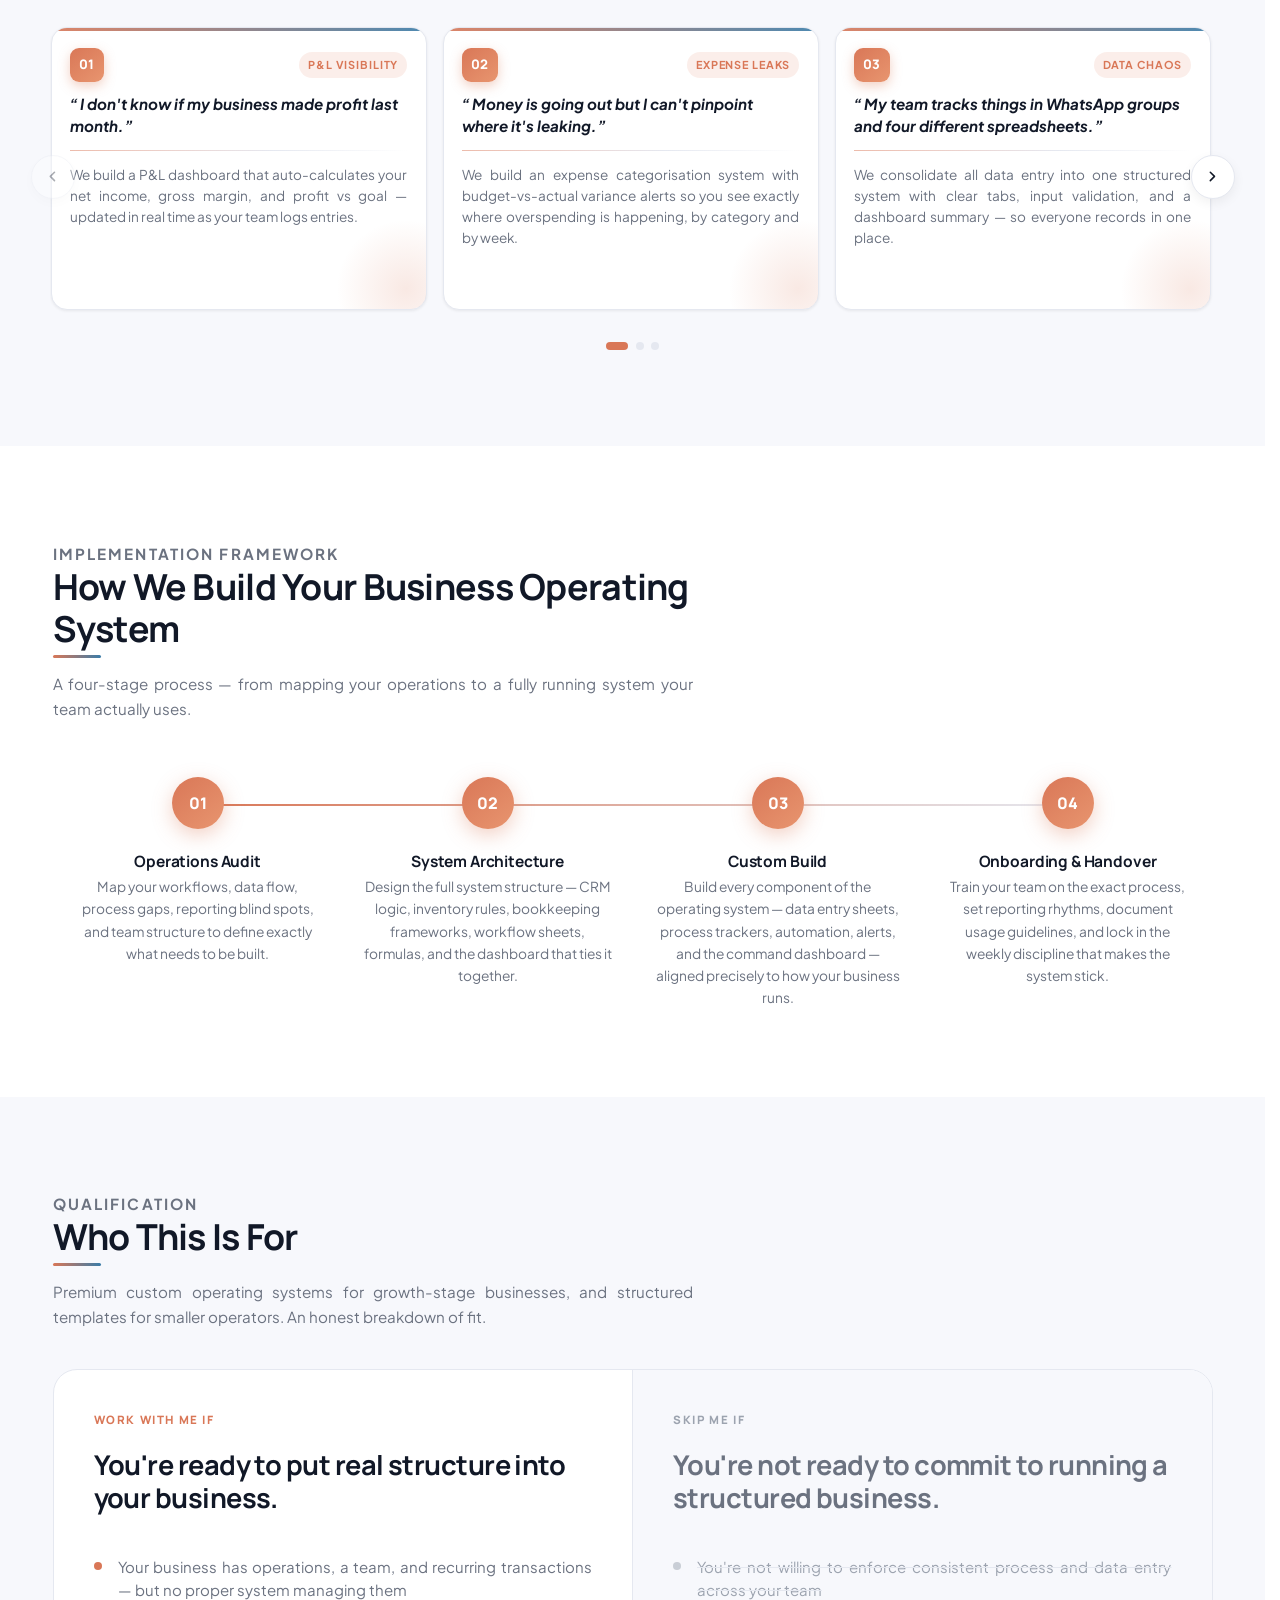
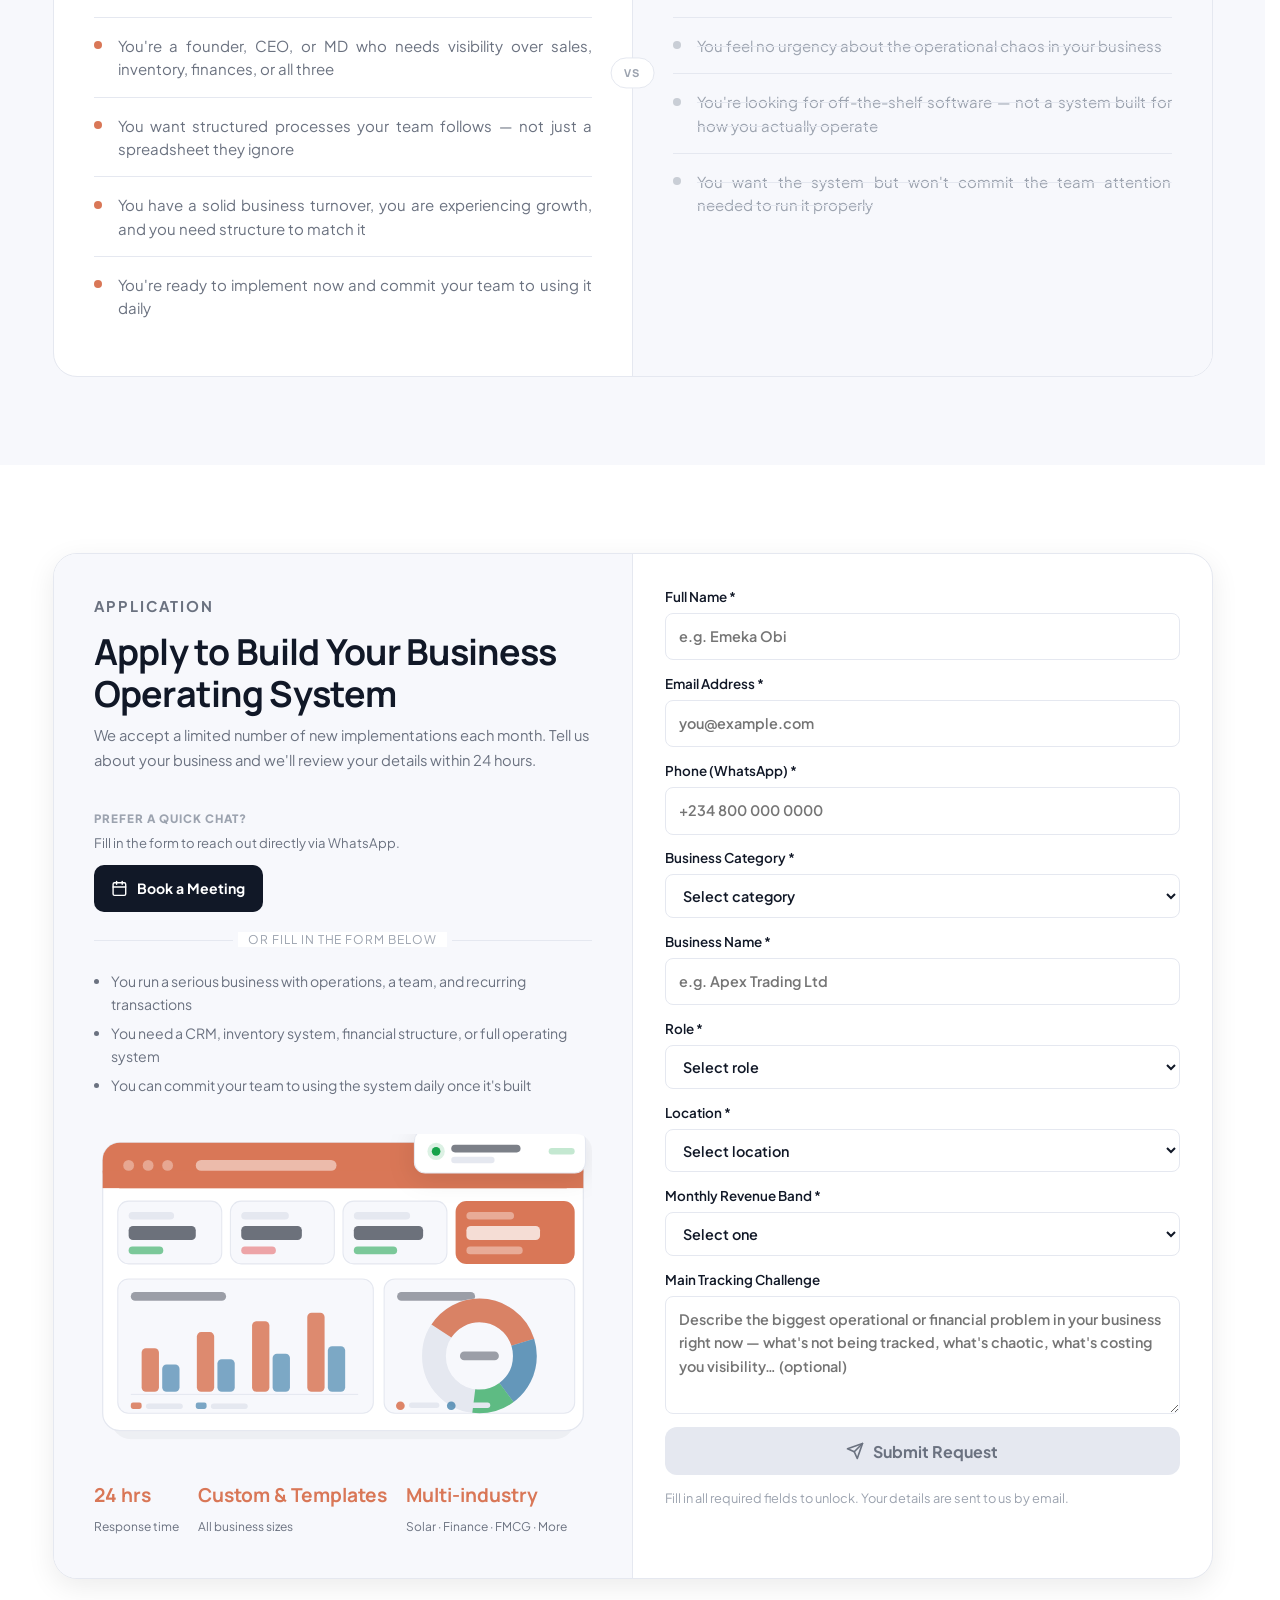
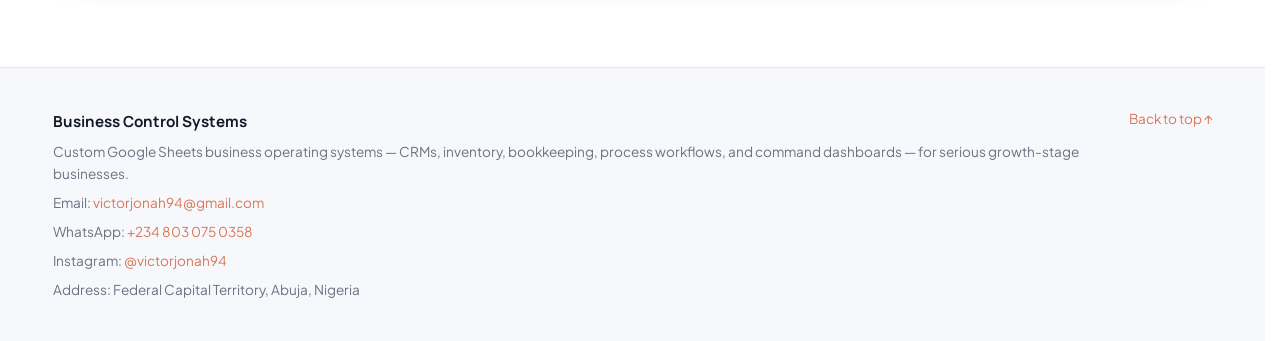
==== commit 3c1dbfd0: "Add panel status strip + desktop motion graphics across site https://claude.ai/code/session_015KkXDZ" ====
--- a/index.html
+++ b/index.html
@@ -233,15 +233,25 @@
             </article>
 
           </div>
+
+          <!-- Panel status strip -->
+          <div class="panel-status">
+            <span class="live-dot"></span>
+            <span>Live system — data reflects every entry</span>
+            <span class="panel-gs-badge">
+              <svg viewBox="0 0 24 24" width="11" height="11" fill="none" stroke="currentColor" stroke-width="2" aria-hidden="true"><rect x="3" y="3" width="18" height="18" rx="2"/><line x1="3" y1="9" x2="21" y2="9"/><line x1="3" y1="15" x2="21" y2="15"/><line x1="9" y1="3" x2="9" y2="21"/><line x1="15" y1="3" x2="15" y2="21"/></svg>
+              Google Sheets
+            </span>
+          </div>
         </aside>
       </div>
     </header>
 
     <!-- ── Stats bar ── -->
-    <div class="stats-bar">
+    <div class="stats-bar" id="statsBar">
       <div class="stats-inner container">
-        <div><strong>50+</strong><span>Custom CRMs delivered</span></div>
-        <div><strong>100%</strong><span>Custom implementations</span></div>
+        <div><strong data-count="50" data-suffix="+">50+</strong><span>Custom CRMs delivered</span></div>
+        <div><strong data-count="100" data-suffix="%">100%</strong><span>Custom implementations</span></div>
         <div><strong>14–60 days</strong><span>Delivery timeline</span></div>
         <div><strong>Multi-industry</strong><span>Solar, Finance, FMCG &amp; more</span></div>
       </div>
--- a/styles.css
+++ b/styles.css
@@ -1757,3 +1757,178 @@
   .workflow-strip { grid-template-columns: 1fr; }
   .workflow-arrow { transform: rotate(90deg); }
 }
+
+/* ── Panel status strip ── */
+.panel-status {
+  display: flex;
+  align-items: center;
+  gap: .55rem;
+  margin-top: .85rem;
+  padding: .65rem 1rem;
+  border-top: 1px solid var(--line);
+  font-size: .7rem;
+  color: var(--text-soft);
+  background: color-mix(in srgb, var(--ok) 4%, var(--surface));
+  border-radius: 0 0 calc(var(--radius-sm) - 1px) calc(var(--radius-sm) - 1px);
+  flex-shrink: 0;
+}
+.panel-status span:nth-child(2) { flex: 1; }
+.panel-gs-badge {
+  display: inline-flex;
+  align-items: center;
+  gap: .3rem;
+  padding: .2rem .5rem;
+  border-radius: 999px;
+  background: var(--surface);
+  border: 1px solid var(--line);
+  font-size: .62rem;
+  font-weight: 700;
+  color: var(--text-xsoft);
+  white-space: nowrap;
+}
+.live-dot {
+  width: 7px; height: 7px;
+  border-radius: 50%;
+  background: var(--ok);
+  flex-shrink: 0;
+  box-shadow: 0 0 0 0 rgba(34,197,94,.5);
+  animation: livePulse 2.2s ease-in-out infinite;
+}
+@keyframes livePulse {
+  0%  { box-shadow: 0 0 0 0 rgba(34,197,94,.5); }
+  60% { box-shadow: 0 0 0 5px rgba(34,197,94,0); }
+  100%{ box-shadow: 0 0 0 0 rgba(34,197,94,0); }
+}
+
+/* ── Motion graphics — desktop only ── */
+@media (min-width: 900px) and (prefers-reduced-motion: no-preference) {
+
+  /* Second hero background orb */
+  .hero::after {
+    content: "";
+    position: absolute;
+    bottom: -60px; left: 8%;
+    width: 320px; height: 320px;
+    border-radius: 50%;
+    background: radial-gradient(circle, rgba(58,124,168,.07), transparent 65%);
+    pointer-events: none;
+    animation: floatOrb2 18s ease-in-out infinite;
+  }
+  @keyframes floatOrb2 {
+    0%,100% { transform: translateY(0) scale(1); }
+    40%     { transform: translateY(-25px) scale(1.06); }
+    70%     { transform: translateY(18px) scale(.94); }
+  }
+
+  /* KPI bar chart — bars grow up from bottom */
+  @keyframes kpiBarGrow {
+    from { transform: scaleY(0); }
+    to   { transform: scaleY(1); }
+  }
+  .hero-panel .kpi-infographic rect {
+    transform-box: fill-box;
+    transform-origin: bottom center;
+    animation: kpiBarGrow .55s cubic-bezier(.34,1.4,.64,1) both;
+  }
+  .hero-panel article:nth-child(1) .kpi-infographic rect:nth-child(1) { animation-delay: .25s; }
+  .hero-panel article:nth-child(1) .kpi-infographic rect:nth-child(2) { animation-delay: .35s; }
+  .hero-panel article:nth-child(1) .kpi-infographic rect:nth-child(3) { animation-delay: .45s; }
+  .hero-panel article:nth-child(1) .kpi-infographic rect:nth-child(4) { animation-delay: .55s; }
+  .hero-panel article:nth-child(1) .kpi-infographic rect:nth-child(5) { animation-delay: .65s; }
+  .hero-panel article:nth-child(2) .kpi-infographic rect:nth-child(1) { animation-delay: .3s; }
+  .hero-panel article:nth-child(2) .kpi-infographic rect:nth-child(2) { animation-delay: .4s; }
+  .hero-panel article:nth-child(2) .kpi-infographic rect:nth-child(3) { animation-delay: .5s; }
+  .hero-panel article:nth-child(2) .kpi-infographic rect:nth-child(4) { animation-delay: .6s; }
+  .hero-panel article:nth-child(4) .kpi-infographic rect:nth-child(1) { animation-delay: .3s; }
+  .hero-panel article:nth-child(4) .kpi-infographic rect:nth-child(2) { animation-delay: .42s; }
+  .hero-panel article:nth-child(4) .kpi-infographic rect:nth-child(3) { animation-delay: .54s; }
+  .hero-panel article:nth-child(4) .kpi-infographic rect:nth-child(4) { animation-delay: .66s; }
+  .hero-panel article:nth-child(5) .kpi-infographic rect { animation-delay: .35s; }
+  .hero-panel article:nth-child(5) .kpi-infographic rect:nth-child(2) { animation-delay: .45s; }
+  .hero-panel article:nth-child(5) .kpi-infographic rect:nth-child(3) { animation-delay: .55s; }
+  .hero-panel article:nth-child(5) .kpi-infographic rect:nth-child(4) { animation-delay: .65s; }
+  .hero-panel article:nth-child(5) .kpi-infographic rect:nth-child(5) { animation-delay: .75s; }
+  .hero-panel article:nth-child(5) .kpi-infographic rect:nth-child(6) { animation-delay: .85s; }
+
+  /* KPI sparklines — polylines draw in left to right */
+  @keyframes kpiDraw {
+    from { stroke-dashoffset: 320; }
+    to   { stroke-dashoffset: 0; }
+  }
+  .hero-panel .kpi-infographic polyline {
+    stroke-dasharray: 320;
+    stroke-dashoffset: 320;
+    animation: kpiDraw .9s ease forwards;
+  }
+  .hero-panel article:nth-child(1) .kpi-infographic polyline { animation-delay: .7s; }
+  .hero-panel article:nth-child(2) .kpi-infographic polyline { animation-delay: .75s; }
+  .hero-panel article:nth-child(3) .kpi-infographic polyline:nth-child(2) { animation-delay: .55s; }
+  .hero-panel article:nth-child(3) .kpi-infographic polyline:nth-child(5) { animation-delay: .8s; }
+  .hero-panel article:nth-child(4) .kpi-infographic polyline { animation-delay: .72s; }
+  .hero-panel article:nth-child(6) .kpi-infographic polyline:nth-child(1) { animation-delay: .5s; }
+  .hero-panel article:nth-child(6) .kpi-infographic polyline:nth-child(2) { animation-delay: .65s; }
+
+  /* KPI dot pop-in on leakage card */
+  @keyframes kpiDotPop {
+    0%   { transform: scale(0); }
+    70%  { transform: scale(1.3); }
+    100% { transform: scale(1); }
+  }
+  .hero-panel article:nth-child(3) .kpi-infographic circle {
+    transform-box: fill-box;
+    transform-origin: center;
+    animation: kpiDotPop .4s cubic-bezier(.34,1.56,.64,1) .9s both;
+  }
+
+  /* KPI cards stagger into view */
+  @keyframes kpiCardIn {
+    from { opacity: 0; transform: translateY(10px) scale(.97); }
+    to   { opacity: 1; transform: translateY(0) scale(1); }
+  }
+  .hero-panel article {
+    opacity: 0;
+    animation: kpiCardIn .4s ease forwards;
+  }
+  .hero-panel article:nth-child(1) { animation-delay: .15s; }
+  .hero-panel article:nth-child(2) { animation-delay: .22s; }
+  .hero-panel article:nth-child(3) { animation-delay: .29s; }
+  .hero-panel article:nth-child(4) { animation-delay: .36s; }
+  .hero-panel article:nth-child(5) { animation-delay: .43s; }
+  .hero-panel article:nth-child(6) { animation-delay: .50s; }
+
+  /* Section heading accent underline draws in on reveal */
+  .section-head h2 { position: relative; padding-bottom: .5rem; }
+  .section-head h2::after {
+    content: '';
+    position: absolute;
+    bottom: 0; left: 0;
+    width: 0; height: 3px;
+    background: linear-gradient(90deg, var(--brand), var(--accent));
+    border-radius: 2px;
+    transition: width .8s cubic-bezier(.4,0,.2,1) .3s;
+  }
+  .section-head.show h2::after { width: 48px; }
+
+  /* Work cards — enhance the existing reveal with a subtle scale */
+  .work-card.reveal { transform: translateY(20px) scale(.97); }
+  .work-card.show   { transform: translateY(0) scale(1); }
+
+  /* Process step badges — pop in when the step reveals */
+  @keyframes stepBadgePop {
+    0%   { transform: scale(0) rotate(-12deg); }
+    70%  { transform: scale(1.18) rotate(4deg); }
+    100% { transform: scale(1) rotate(0); }
+  }
+  .step-badge { transform: scale(0) rotate(-12deg); transition: none; }
+  .process-step.show .step-badge {
+    animation: stepBadgePop .5s cubic-bezier(.34,1.56,.64,1) .1s forwards;
+  }
+
+  /* Stats bar counter — handled by JS; add flash on count finish */
+  @keyframes statFlash {
+    0%,100% { color: var(--brand); }
+    50%     { color: var(--accent); }
+  }
+  .stats-bar strong.counted { animation: statFlash .4s ease; }
+
+}
